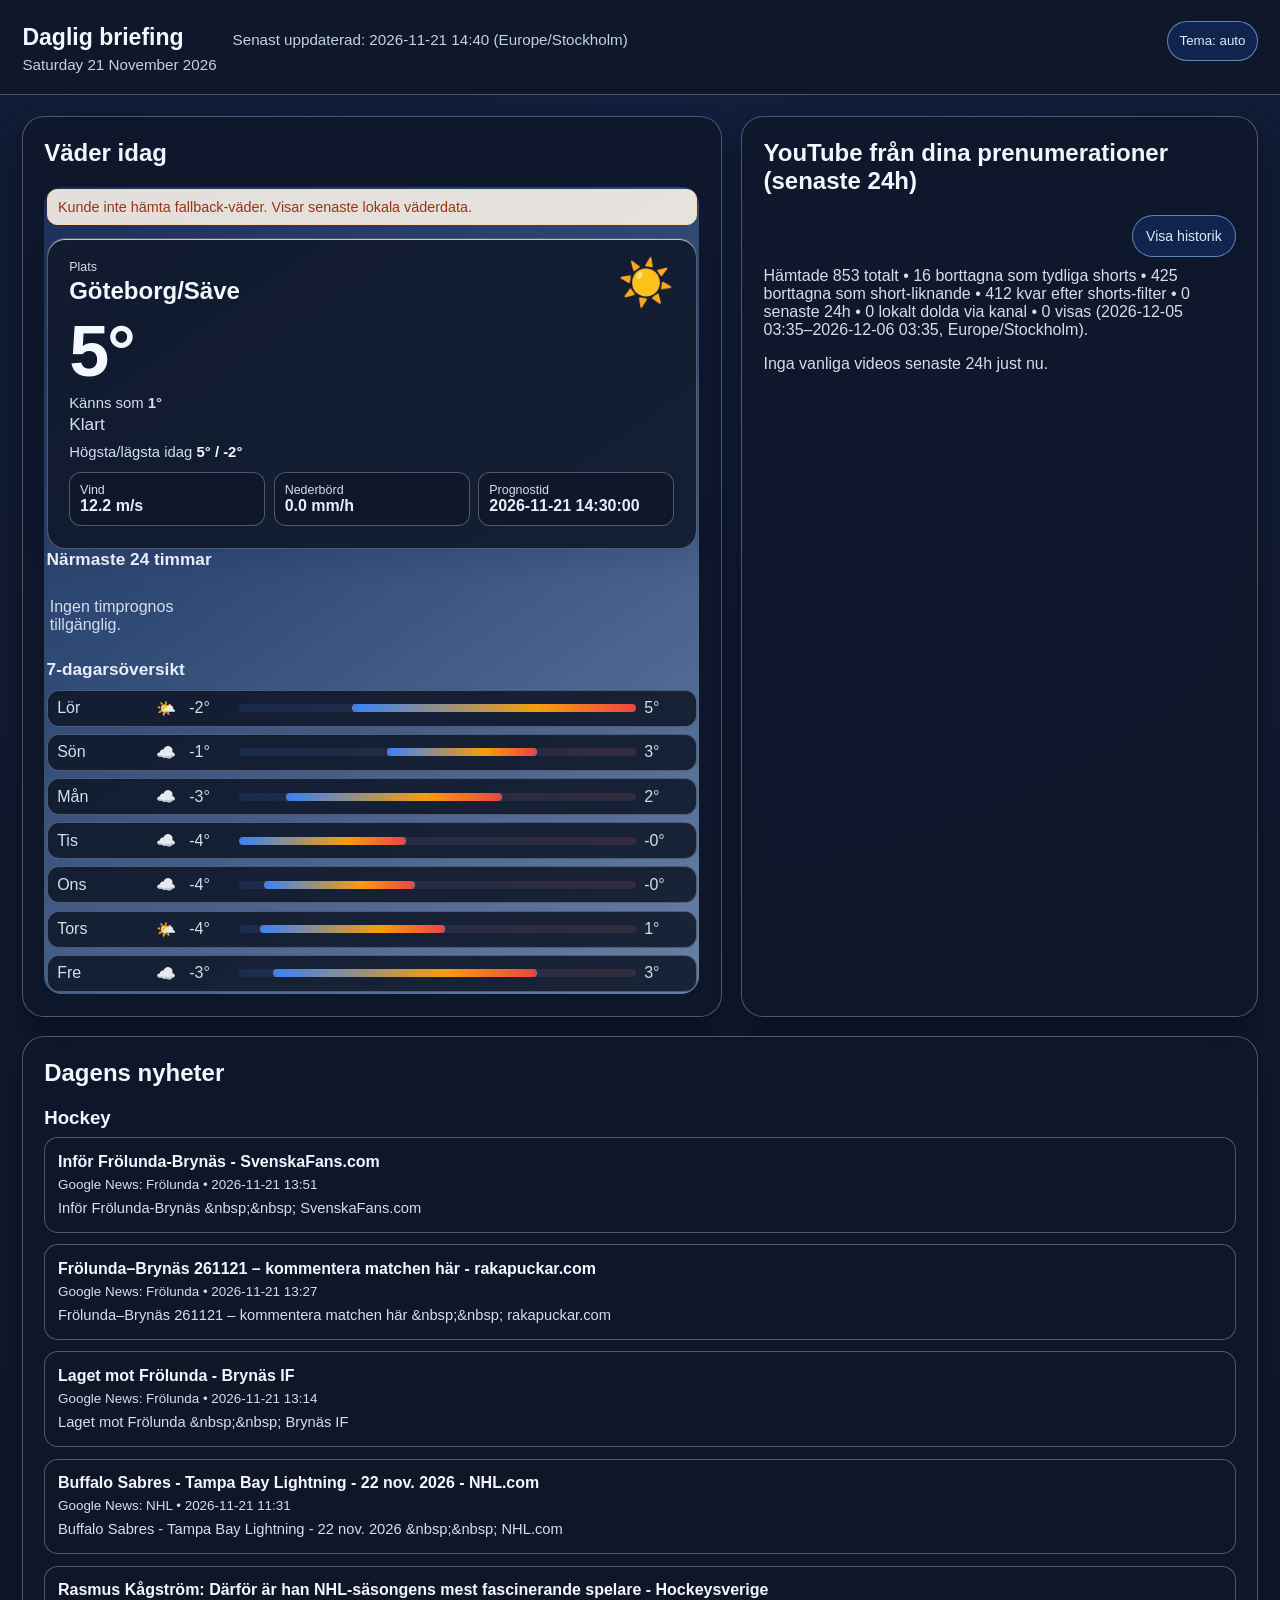
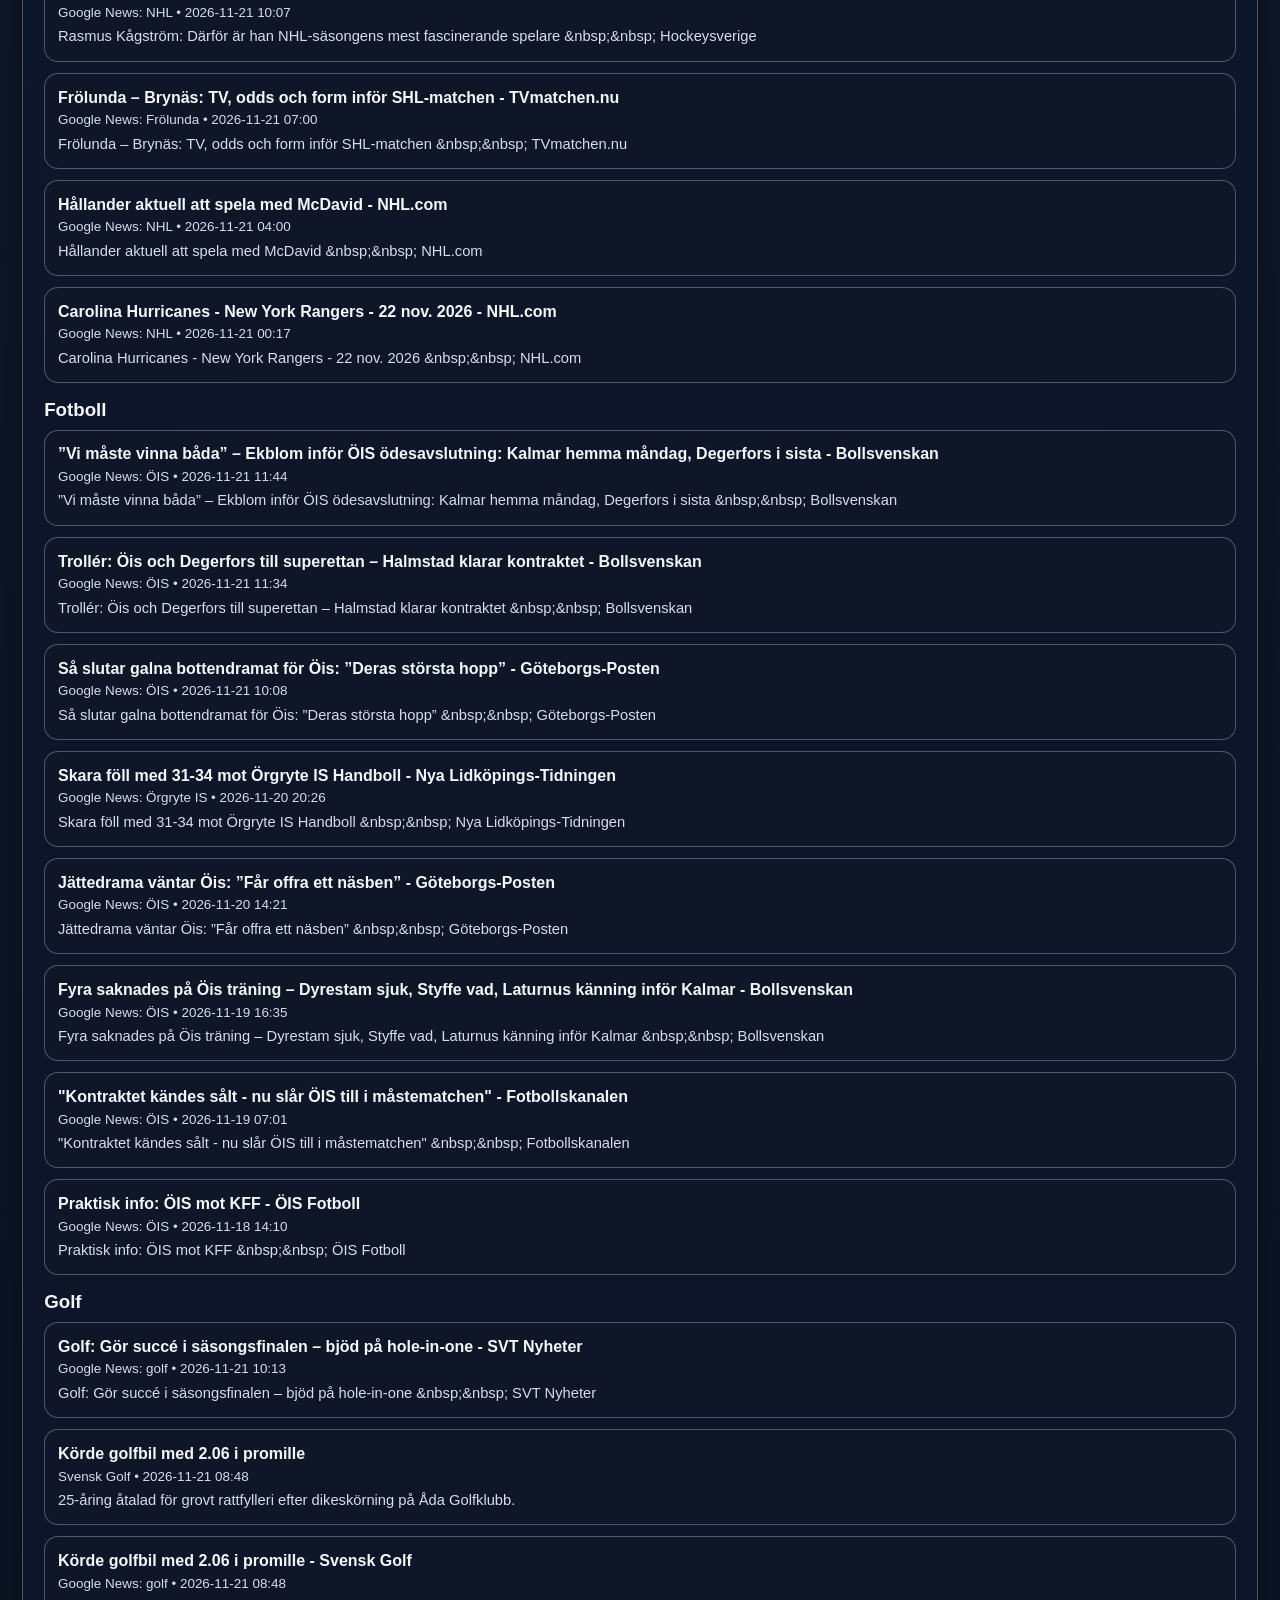
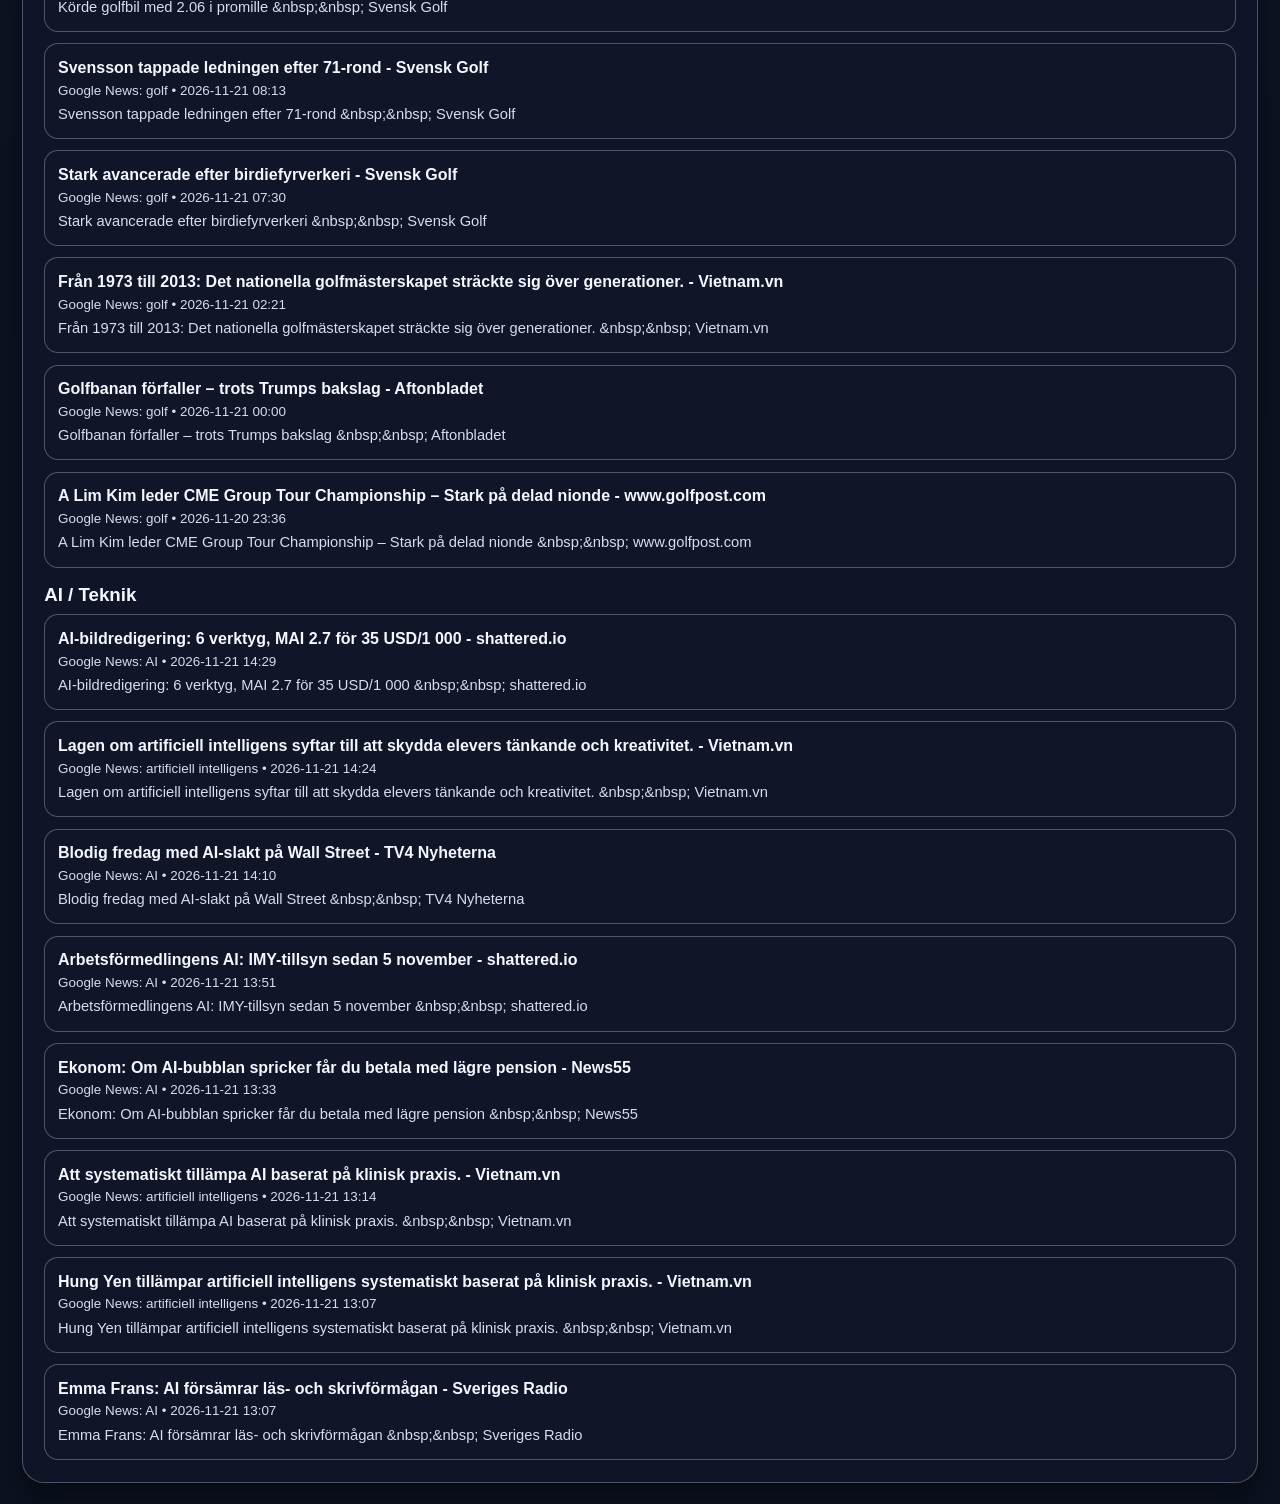
==== docs/index.html @ 3defb3ea "chore: update daily briefing" ====
<!doctype html>
<html lang="sv">
<head>
  <meta charset="utf-8" />
  <meta name="viewport" content="width=device-width, initial-scale=1" />
  <title>Daglig briefing</title>
  <link rel="stylesheet" href="style.css" />
</head>
<body>
  <header class="topbar">
    <div>
      <h1>Daglig briefing</h1>
      <p>Saturday 21 November 2026</p>
    </div>
    <div class="updated">Senast uppdaterad: 2026-11-21 14:40 (Europe/Stockholm)</div>
  </header>

  <main class="container">
    <section class="card weather-card">
      <h2>Väder idag</h2>
      
    <section id="weather-app" class="weather-app" aria-live="polite">
      
      <div class="weather-hero-card">
        <div class="weather-hero-head">
          <div>
            <p class="weather-label">Plats</p>
            <h3 id="weather-location">Göteborg/Säve</h3>
          </div>
          <div class="weather-icon" id="weather-icon" aria-hidden="true">⛅</div>
        </div>
        <div class="weather-temp-wrap">
          <div class="weather-temp" id="weather-temp">4.8°</div>
          <p class="weather-temp-note">Känns som <strong id="weather-feels-like">0.8°</strong></p>
        </div>
        <p class="weather-desc" id="weather-desc">Klart</p>
        <div class="weather-hero-meta">
          <span>Högsta/lägsta idag <strong id="weather-hilo">4.9° / -1.6°</strong></span>
        </div>
        <div class="weather-grid">
          <div class="metric"><span>Vind</span><strong id="weather-wind">12.2 m/s</strong></div>
          <div class="metric"><span>Nederbörd</span><strong id="weather-precip">Ingen nederbörd just nu</strong></div>
          <div class="metric"><span>Prognostid</span><strong id="weather-updated">2026-11-21T13:30</strong></div>
        </div>
      </div>

      <h3 class="subheading">Närmaste 24 timmar</h3>
      <div class="hourly-scroll" id="weather-hourly">
        <p class="muted">Laddar timprognos...</p>
      </div>

      <h3 class="subheading">7-dagarsöversikt</h3>
      <div class="daily-grid" id="weather-daily">
        <p class="muted">Laddar dygnsprognos...</p>
      </div>
    </section>
    <script id="weather-fallback-data" type="application/json">{&quot;location&quot;: &quot;Göteborg/Säve&quot;, &quot;temperature_c&quot;: 4.8, &quot;feels_like_c&quot;: 0.8, &quot;min_c&quot;: -1.6, &quot;max_c&quot;: 4.9, &quot;description&quot;: &quot;Klart&quot;, &quot;wind_ms&quot;: 12.2, &quot;precip_mm_h&quot;: 0.0, &quot;forecast_time_utc&quot;: &quot;2026-11-21T13:30&quot;, &quot;error&quot;: null}</script>
    
    </section>

    <section class="card youtube-card">
      <h2>YouTube från dina prenumerationer (senaste 24h)</h2>
      
    <div class="youtube-header-row">
      <a class="history-link-btn" href="youtube-history.html">Visa historik</a>
    </div>
    <div class="youtube-toolbar">
      <p class="muted youtube-range" id="youtube-range-label">Senaste 24h från när sidan öppnades (Europe/Stockholm).</p>
    </div>
    <div id="youtube-list" class="youtube-list-root">
      <p class='muted'>Laddar videor...</p>
    </div>
    
    </section>

    <section class="card">
      <h2>Dagens nyheter</h2>
      <section class='news-topic'><h3>Hockey</h3><ul class='item-list'><li class='news-item'><a href='https://news.google.com/rss/articles/CBMic0FVX3lxTE53V1VYNmtGRFRaakthaVl2QWtBSlZiSXNpME5zaDhqMng4LXRnSlRJLVlTR1RJOGxMRzdFM1F0R3Rrc01MUkJhWlNqRUc4bXFFQi1LRm9WTzZIZm8zZ0hoQ1JRRXI5enUxR0hsS1hVckViaVk?oc=5' target='_blank' rel='noopener noreferrer'>Inför Frölunda-Brynäs - SvenskaFans.com</a><div class='meta'>Google News: Frölunda • 2026-11-21 13:51</div><p class='summary'>Inför Frölunda-Brynäs &amp;nbsp;&amp;nbsp; SvenskaFans.com</p></li><li class='news-item'><a href='https://news.google.com/rss/articles/CBMieEFVX3lxTE9sYk5EVmRvaHFXMlU0NXhqZzlEcHZNbjN2M3gxSy1Nc1dDVkZuVmlKUFFBTnFZMjFlZkJabHM2dGNMTWxKWUN2Mmp2dU5URGhRcWJTRkpLcHdzc3ljeFlhMkgzSkwzaF9xYjgxZ1lyZHhtbXBpU0xyMw?oc=5' target='_blank' rel='noopener noreferrer'>Frölunda–Brynäs 261121 – kommentera matchen här - rakapuckar.com</a><div class='meta'>Google News: Frölunda • 2026-11-21 13:27</div><p class='summary'>Frölunda–Brynäs 261121 – kommentera matchen här &amp;nbsp;&amp;nbsp; rakapuckar.com</p></li><li class='news-item'><a href='https://news.google.com/rss/articles/CBMiXEFVX3lxTFBTV2lMWlhrY3lFU1I2YmNnX3h0YW5nRWhiYjYtVFA3WmxTYzNXaHBTV2FTN3NBYm13NzB4QWVUbzZYNG1nLUdEbjdQYXVPa1BtUXhiMWRQaS1Cd00t?oc=5' target='_blank' rel='noopener noreferrer'>Laget mot Frölunda - Brynäs IF</a><div class='meta'>Google News: Frölunda • 2026-11-21 13:14</div><p class='summary'>Laget mot Frölunda &amp;nbsp;&amp;nbsp; Brynäs IF</p></li><li class='news-item'><a href='https://news.google.com/rss/articles/CBMidEFVX3lxTE5wSDUxLUJuNU82TTMtQzQ2NVFYMjRfQ0tfMkhubzN2VnBpVjg2R0lWWDRGTFdmOXVyVHJHamFNamNKV1NOUDFPRjBBRUdncmdyNlhKWmFHMWp0dVE3YXBSVS1aektDNUZnM1B6MkVqMERZSGVr?oc=5' target='_blank' rel='noopener noreferrer'>Buffalo Sabres - Tampa Bay Lightning - 22 nov. 2026 - NHL.com</a><div class='meta'>Google News: NHL • 2026-11-21 11:31</div><p class='summary'>Buffalo Sabres - Tampa Bay Lightning - 22 nov. 2026 &amp;nbsp;&amp;nbsp; NHL.com</p></li><li class='news-item'><a href='https://news.google.com/rss/articles/[base64]?oc=5' target='_blank' rel='noopener noreferrer'>Rasmus Kågström: Därför är han NHL-säsongens mest fascinerande spelare - Hockeysverige</a><div class='meta'>Google News: NHL • 2026-11-21 10:07</div><p class='summary'>Rasmus Kågström: Därför är han NHL-säsongens mest fascinerande spelare &amp;nbsp;&amp;nbsp; Hockeysverige</p></li><li class='news-item'><a href='https://news.google.com/rss/articles/CBMifkFVX3lxTE9icFZabGpfNGhaTi1WcHRoSVlXX3hMVGxHcTFvcmRDUWlfdjZGWDhickdUMkRycERIRmpHdDFKLUt4OUJoNlRpYkk3el90VjVFTWdydjRMc3M0U1h0RmJObkN1MS1UUGdBU2gzdy1JRGFIcFUzRXBiYmplUm93Zw?oc=5' target='_blank' rel='noopener noreferrer'>Frölunda – Brynäs: TV, odds och form inför SHL-matchen - TVmatchen.nu</a><div class='meta'>Google News: Frölunda • 2026-11-21 07:00</div><p class='summary'>Frölunda – Brynäs: TV, odds och form inför SHL-matchen &amp;nbsp;&amp;nbsp; TVmatchen.nu</p></li><li class='news-item'><a href='https://news.google.com/rss/articles/CBMihwFBVV95cUxOeXp6LXRfSEV0TDFZMUc4NGpGOUZTWTlaU2NEeXVjOG5FS3drNktnZVhkVTFWMlU0Y20taW5EMHVZbDFXcVpNVGZza0pwaTl0UTdTQVZnNlpNYl8wRmZhUGVPRmI2TUVKWkRRQmIwR29UNGVYY3ROXy1OcmNYUGJLLUtHNS0xUE0?oc=5' target='_blank' rel='noopener noreferrer'>Hållander aktuell att spela med McDavid - NHL.com</a><div class='meta'>Google News: NHL • 2026-11-21 04:00</div><p class='summary'>Hållander aktuell att spela med McDavid &amp;nbsp;&amp;nbsp; NHL.com</p></li><li class='news-item'><a href='https://news.google.com/rss/articles/CBMidEFVX3lxTFBVeklNZkNfNXlaa3czdkJpMVFPQUM4TDZ4NU56MWRuS1EydjFsczJRSnZCS0hOTmUzZGZqZHBEUVFVU0s1QkdzRi1xMnBfMnlidFB5dDZFOWw4Q3EyZVZsbnBkbWYxdEZQNUg3S1hCeXhseGls?oc=5' target='_blank' rel='noopener noreferrer'>Carolina Hurricanes - New York Rangers - 22 nov. 2026 - NHL.com</a><div class='meta'>Google News: NHL • 2026-11-21 00:17</div><p class='summary'>Carolina Hurricanes - New York Rangers - 22 nov. 2026 &amp;nbsp;&amp;nbsp; NHL.com</p></li></ul></section><section class='news-topic'><h3>Fotboll</h3><ul class='item-list'><li class='news-item'><a href='https://news.google.com/rss/articles/[base64]?oc=5' target='_blank' rel='noopener noreferrer'>”Vi måste vinna båda” – Ekblom inför ÖIS ödesavslutning: Kalmar hemma måndag, Degerfors i sista - Bollsvenskan</a><div class='meta'>Google News: ÖIS • 2026-11-21 11:44</div><p class='summary'>”Vi måste vinna båda” – Ekblom inför ÖIS ödesavslutning: Kalmar hemma måndag, Degerfors i sista &amp;nbsp;&amp;nbsp; Bollsvenskan</p></li><li class='news-item'><a href='https://news.google.com/rss/articles/[base64]?oc=5' target='_blank' rel='noopener noreferrer'>Trollér: Öis och Degerfors till superettan – Halmstad klarar kontraktet - Bollsvenskan</a><div class='meta'>Google News: ÖIS • 2026-11-21 11:34</div><p class='summary'>Trollér: Öis och Degerfors till superettan – Halmstad klarar kontraktet &amp;nbsp;&amp;nbsp; Bollsvenskan</p></li><li class='news-item'><a href='https://news.google.com/rss/articles/[base64]?oc=5' target='_blank' rel='noopener noreferrer'>Så slutar galna bottendramat för Öis: ”Deras största hopp” - Göteborgs-Posten</a><div class='meta'>Google News: ÖIS • 2026-11-21 10:08</div><p class='summary'>Så slutar galna bottendramat för Öis: ”Deras största hopp” &amp;nbsp;&amp;nbsp; Göteborgs-Posten</p></li><li class='news-item'><a href='https://news.google.com/rss/articles/CBMiekFVX3lxTE9YT1NmTGIyR0JuOWJoOTdxMUdSU09xQi11ZHFPRWQteC05TW1PVVJSUWl4TnF4SEl6LW1lbFlaVFpoeXFPOEJBUlJLaGNiMEhJWTlrVUs4aG1qVDlpZC1RbjItNXZOcnN6Ujh5RlNhOGstTUlXUVFhUzlR?oc=5' target='_blank' rel='noopener noreferrer'>Skara föll med 31-34 mot Örgryte IS Handboll - Nya Lidköpings-Tidningen</a><div class='meta'>Google News: Örgryte IS • 2026-11-20 20:26</div><p class='summary'>Skara föll med 31-34 mot Örgryte IS Handboll &amp;nbsp;&amp;nbsp; Nya Lidköpings-Tidningen</p></li><li class='news-item'><a href='https://news.google.com/rss/articles/[base64]?oc=5' target='_blank' rel='noopener noreferrer'>Jättedrama väntar Öis: ”Får offra ett näsben” - Göteborgs-Posten</a><div class='meta'>Google News: ÖIS • 2026-11-20 14:21</div><p class='summary'>Jättedrama väntar Öis: ”Får offra ett näsben” &amp;nbsp;&amp;nbsp; Göteborgs-Posten</p></li><li class='news-item'><a href='https://news.google.com/rss/articles/[base64]?oc=5' target='_blank' rel='noopener noreferrer'>Fyra saknades på Öis träning – Dyrestam sjuk, Styffe vad, Laturnus känning inför Kalmar - Bollsvenskan</a><div class='meta'>Google News: ÖIS • 2026-11-19 16:35</div><p class='summary'>Fyra saknades på Öis träning – Dyrestam sjuk, Styffe vad, Laturnus känning inför Kalmar &amp;nbsp;&amp;nbsp; Bollsvenskan</p></li><li class='news-item'><a href='https://news.google.com/rss/articles/[base64]?oc=5' target='_blank' rel='noopener noreferrer'>&quot;Kontraktet kändes sålt - nu slår ÖIS till i måstematchen&quot; - Fotbollskanalen</a><div class='meta'>Google News: ÖIS • 2026-11-19 07:01</div><p class='summary'>&quot;Kontraktet kändes sålt - nu slår ÖIS till i måstematchen&quot; &amp;nbsp;&amp;nbsp; Fotbollskanalen</p></li><li class='news-item'><a href='https://news.google.com/rss/articles/CBMia0FVX3lxTE8tZU40T1JwS1lDWXItS21BTV9kbVRoZnFyNUhzcDVYVlVuejFKSEk3WVNVaGZrbHI1VENPMnVUZkJrNFJlZDRja3lLNF9uaEhUV0o4V3k4c3RmX1VialNhak1EZFEwQWhLaUtz?oc=5' target='_blank' rel='noopener noreferrer'>Praktisk info: ÖIS mot KFF - ÖIS Fotboll</a><div class='meta'>Google News: ÖIS • 2026-11-18 14:10</div><p class='summary'>Praktisk info: ÖIS mot KFF &amp;nbsp;&amp;nbsp; ÖIS Fotboll</p></li></ul></section><section class='news-topic'><h3>Golf</h3><ul class='item-list'><li class='news-item'><a href='https://news.google.com/rss/articles/CBMiggFBVV95cUxQRkxZR0VnZ1lYSkxfZkNzdmRqMmk1ZTNyTVhiUHJaTUNISGdhRDBGNmdLVzQ1UnBqQnpYc0JoUWFPcDhYS2lLV1Ryd2hhQkVtZUY3R3NEeHNZcXN2X19VR0hhY0JCNGRDR2plQ2wtTk9VZzBkeUE0Y21ORlBQVjRuMExB?oc=5' target='_blank' rel='noopener noreferrer'>Golf: Gör succé i säsongsfinalen – bjöd på hole-in-one - SVT Nyheter</a><div class='meta'>Google News: golf • 2026-11-21 10:13</div><p class='summary'>Golf: Gör succé i säsongsfinalen – bjöd på hole-in-one &amp;nbsp;&amp;nbsp; SVT Nyheter</p></li><li class='news-item'><a href='https://www.svenskgolf.se/nyheter/korde-golfbil-med-2-06-i-promille/' target='_blank' rel='noopener noreferrer'>Körde golfbil med 2.06 i promille</a><div class='meta'>Svensk Golf • 2026-11-21 08:48</div><p class='summary'>25-åring åtalad för grovt rattfylleri efter dikeskörning på Åda Golfklubb.</p></li><li class='news-item'><a href='https://news.google.com/rss/articles/CBMid0FVX3lxTE5RUnd5c0NsUTUxMm5WUll3eEF0dEUwSEhkVlV5OUFWS004bHdJWGNOVWEwSF9ydlMyVi0zQXJHRVZ2eFg3YUpWRzFhZlFiZzh4clFzOVhublNWVXRoZF9CQkZkSWhvTGE5bHNIYjVwdzNfMVREc2VV?oc=5' target='_blank' rel='noopener noreferrer'>Körde golfbil med 2.06 i promille - Svensk Golf</a><div class='meta'>Google News: golf • 2026-11-21 08:48</div><p class='summary'>Körde golfbil med 2.06 i promille &amp;nbsp;&amp;nbsp; Svensk Golf</p></li><li class='news-item'><a href='https://news.google.com/rss/articles/CBMiggFBVV95cUxQME5XVlAxVzdPM2Vva29ZNzZ6cUtlcF9ZejlOTUhmWVJRMUh6aUpieDE1dDhRakI3YUtFbDA5aEI5bUxPRG04OFloUGtGRjZpdDR0VW5UZXBmczVKSVlIeXp0RWZyMGlnQ1d0V3Z5dWNPTVNqcnBXclNENDBOZkRfVEl3?oc=5' target='_blank' rel='noopener noreferrer'>Svensson tappade ledningen efter 71-rond - Svensk Golf</a><div class='meta'>Google News: golf • 2026-11-21 08:13</div><p class='summary'>Svensson tappade ledningen efter 71-rond &amp;nbsp;&amp;nbsp; Svensk Golf</p></li><li class='news-item'><a href='https://news.google.com/rss/articles/CBMigAFBVV95cUxOZGdselRLRjV4ODN2TUk3Uzd3LTQwVk9uM2x5OTcyX05XTTRCZTVqZlN1UGlsaW14U0RXUTdBOHNhc1YwUFd3Mi13b3NRcmpkeTRRN3Z4T2FBY3h3LVBqTXh5RUV1Mkh0by0yV1VYR0JjbEp4R3ZyaW40Z2IwRmNFYw?oc=5' target='_blank' rel='noopener noreferrer'>Stark avancerade efter birdiefyrverkeri - Svensk Golf</a><div class='meta'>Google News: golf • 2026-11-21 07:30</div><p class='summary'>Stark avancerade efter birdiefyrverkeri &amp;nbsp;&amp;nbsp; Svensk Golf</p></li><li class='news-item'><a href='https://news.google.com/rss/articles/[base64]?oc=5' target='_blank' rel='noopener noreferrer'>Från 1973 till 2013: Det nationella golfmästerskapet sträckte sig över generationer. - Vietnam.vn</a><div class='meta'>Google News: golf • 2026-11-21 02:21</div><p class='summary'>Från 1973 till 2013: Det nationella golfmästerskapet sträckte sig över generationer. &amp;nbsp;&amp;nbsp; Vietnam.vn</p></li><li class='news-item'><a href='https://news.google.com/rss/articles/[base64]?oc=5' target='_blank' rel='noopener noreferrer'>Golfbanan förfaller – trots Trumps bakslag - Aftonbladet</a><div class='meta'>Google News: golf • 2026-11-21 00:00</div><p class='summary'>Golfbanan förfaller – trots Trumps bakslag &amp;nbsp;&amp;nbsp; Aftonbladet</p></li><li class='news-item'><a href='https://news.google.com/rss/articles/[base64]?oc=5' target='_blank' rel='noopener noreferrer'>A Lim Kim leder CME Group Tour Championship – Stark på delad nionde - www.golfpost.com</a><div class='meta'>Google News: golf • 2026-11-20 23:36</div><p class='summary'>A Lim Kim leder CME Group Tour Championship – Stark på delad nionde &amp;nbsp;&amp;nbsp; www.golfpost.com</p></li></ul></section><section class='news-topic'><h3>AI / Teknik</h3><ul class='item-list'><li class='news-item'><a href='https://news.google.com/rss/articles/[base64]?oc=5' target='_blank' rel='noopener noreferrer'>AI-bildredigering: 6 verktyg, MAI 2.7 för 35 USD/1 000 - shattered.io</a><div class='meta'>Google News: AI • 2026-11-21 14:29</div><p class='summary'>AI-bildredigering: 6 verktyg, MAI 2.7 för 35 USD/1 000 &amp;nbsp;&amp;nbsp; shattered.io</p></li><li class='news-item'><a href='https://news.google.com/rss/articles/[base64]?oc=5' target='_blank' rel='noopener noreferrer'>Lagen om artificiell intelligens syftar till att skydda elevers tänkande och kreativitet. - Vietnam.vn</a><div class='meta'>Google News: artificiell intelligens • 2026-11-21 14:24</div><p class='summary'>Lagen om artificiell intelligens syftar till att skydda elevers tänkande och kreativitet. &amp;nbsp;&amp;nbsp; Vietnam.vn</p></li><li class='news-item'><a href='https://news.google.com/rss/articles/[base64]?oc=5' target='_blank' rel='noopener noreferrer'>Blodig fredag med AI-slakt på Wall Street - TV4 Nyheterna</a><div class='meta'>Google News: AI • 2026-11-21 14:10</div><p class='summary'>Blodig fredag med AI-slakt på Wall Street &amp;nbsp;&amp;nbsp; TV4 Nyheterna</p></li><li class='news-item'><a href='https://news.google.com/rss/articles/CBMif0FVX3lxTE5SWXBDa2VqSVdmZjJ5M0dUWWNQT2QxSU9kS3Y3Zjl6UF9XWVdYNWpKOFBxMVMyVGU5M1hKTHJvMXJIbDdOSVBLWkJoaXE1NmdYS01KbUFvLWVFcTI0ajUtdVhDOFhDY2ZDVjlBdkFhblg5bWhYTnpMUUJ5T2wzbnM?oc=5' target='_blank' rel='noopener noreferrer'>Arbetsförmedlingens AI: IMY-tillsyn sedan 5 november - shattered.io</a><div class='meta'>Google News: AI • 2026-11-21 13:51</div><p class='summary'>Arbetsförmedlingens AI: IMY-tillsyn sedan 5 november &amp;nbsp;&amp;nbsp; shattered.io</p></li><li class='news-item'><a href='https://news.google.com/rss/articles/[base64]?oc=5' target='_blank' rel='noopener noreferrer'>Ekonom: Om AI-bubblan spricker får du betala med lägre pension - News55</a><div class='meta'>Google News: AI • 2026-11-21 13:33</div><p class='summary'>Ekonom: Om AI-bubblan spricker får du betala med lägre pension &amp;nbsp;&amp;nbsp; News55</p></li><li class='news-item'><a href='https://news.google.com/rss/articles/CBMidkFVX3lxTE04bW5hQkxUcWRFQ3VWamNKUHcyaVNNQUJ1SjlrZE0tTWxJOGlCUkdYOUs4Q3JVdjYxdEJrLVdOWXB2Vzg2VnoyQmZNQ2x1UExCdXNkdk5jbEhZdzBtX0pRbDh2OWVKblBTUzRqNmFvT2dqazFKOXc?oc=5' target='_blank' rel='noopener noreferrer'>Att systematiskt tillämpa AI baserat på klinisk praxis. - Vietnam.vn</a><div class='meta'>Google News: artificiell intelligens • 2026-11-21 13:14</div><p class='summary'>Att systematiskt tillämpa AI baserat på klinisk praxis. &amp;nbsp;&amp;nbsp; Vietnam.vn</p></li><li class='news-item'><a href='https://news.google.com/rss/articles/[base64]?oc=5' target='_blank' rel='noopener noreferrer'>Hung Yen tillämpar artificiell intelligens systematiskt baserat på klinisk praxis. - Vietnam.vn</a><div class='meta'>Google News: artificiell intelligens • 2026-11-21 13:07</div><p class='summary'>Hung Yen tillämpar artificiell intelligens systematiskt baserat på klinisk praxis. &amp;nbsp;&amp;nbsp; Vietnam.vn</p></li><li class='news-item'><a href='https://news.google.com/rss/articles/CBMiigFBVV95cUxQSkxwRUxYSnpXSFJTN3dDc0VwcnlIUjRfbXc1NmRqZVp5bkRfV0NiczBZWGhSOGJQVFpPcGliZGpnR3MzMXUyQlhPbWlzd2dlcTdJdnpvZ29Sc1RUWEg4NVRiTXNuRVVtQzRyQ0ctUUxWZ21XX25Va0pwNnVxeXpVRm83SjV6TzBpSFE?oc=5' target='_blank' rel='noopener noreferrer'>Emma Frans: AI försämrar läs- och skrivförmågan - Sveriges Radio</a><div class='meta'>Google News: AI • 2026-11-21 13:07</div><p class='summary'>Emma Frans: AI försämrar läs- och skrivförmågan &amp;nbsp;&amp;nbsp; Sveriges Radio</p></li></ul></section>
    </section>
  </main>
  <script src="weather.js" defer></script>
  <script src="youtube-common.js" defer></script>
  <script src="app.js" defer></script>
</body>
</html>
---- docs/style.css ----
:root {
  --bg: #edf2fb;
  --card: rgba(255, 255, 255, 0.76);
  --card-bg: var(--card);
  --text: #172033;
  --text-primary: var(--text);
  --text-secondary: #334155;
  --muted: #5f6c84;
  --accent: #2563eb;
  --border: rgba(255, 255, 255, 0.65);
  --bg-gradient: radial-gradient(circle at top, #dce8ff 0%, #edf2fb 32%, var(--bg) 76%);
  --shadow: 0 18px 30px rgba(15, 23, 42, 0.08);
}

* { box-sizing: border-box; }

body {
  margin: 0;
  font-family: -apple-system, BlinkMacSystemFont, "Segoe UI", Roboto, Helvetica, Arial, sans-serif;
  background: var(--bg-gradient);
  color: var(--text-primary);
  transition: background 280ms ease, color 280ms ease;
}

.topbar {
  padding: clamp(0.9rem, 3vw, 1.3rem) clamp(0.9rem, 3vw, 1.4rem);
  background: rgba(255, 255, 255, 0.76);
  border-bottom: 1px solid rgba(255, 255, 255, 0.84);
  backdrop-filter: blur(12px);
  position: sticky;
  top: 0;
  z-index: 20;
  transition: background 280ms ease, border-color 280ms ease;
}

.topbar h1 { margin: 0; font-size: clamp(1.2rem, 1.8vw, 1.6rem); }
.topbar p, .updated { margin: 0.3rem 0 0; color: var(--muted); font-size: clamp(0.84rem, 1.5vw, 0.95rem); }
.topbar h1, .topbar p, .updated { overflow-wrap: anywhere; }

.container {
  width: min(1560px, 100%);
  margin: 0 auto;
  padding: clamp(0.72rem, 2.8vw, 1.35rem);
  display: grid;
  gap: clamp(0.8rem, 1.4vw, 1.25rem);
  grid-template-columns: 1fr;
}

.card {
  background: var(--card);
  border: 1px solid var(--border);
  border-radius: clamp(16px, 2vw, 22px);
  padding: clamp(0.85rem, 2vw, 1.35rem);
  box-shadow: var(--shadow);
  backdrop-filter: blur(12px);
  min-width: 0;
}
.youtube-list-root .item-list li { padding: 0.2rem; border: none; background: transparent; }
.youtube-range { margin: 0 0 0.65rem; }
.youtube-header-row { margin: 0 0 0.6rem; display: flex; justify-content: flex-end; }
.theme-toggle {
  margin-top: 0.55rem;
  border: 1px solid #93c5fd;
  border-radius: 999px;
  background: #eff6ff;
  padding: 0.42rem 0.7rem;
  min-height: 40px;
}

.card h2, .card h3 { margin-top: 0; }
.subheading { margin: 1rem 0 0.6rem; font-size: clamp(0.98rem, 1.6vw, 1.08rem); }
.weather-app {
  position: relative;
  border-radius: 18px;
  padding: 0.15rem;
  isolation: isolate;
}
.weather-app::before {
  content: "";
  position: absolute;
  inset: 0;
  border-radius: inherit;
  z-index: -1;
  opacity: 0.95;
  transition: background 0.45s ease;
  background: linear-gradient(140deg, rgba(95, 165, 255, 0.4), rgba(255, 255, 255, 0.45));
}
.weather-mood-clear::before { background: linear-gradient(145deg, #8bc5ff 0%, #d4ebff 55%, #f8fbff 100%); }
.weather-mood-partly-cloudy::before { background: linear-gradient(145deg, #9bb7df 0%, #dce8f4 60%, #f7faff 100%); }
.weather-mood-cloudy::before { background: linear-gradient(145deg, #95a6bc 0%, #c6d2df 58%, #f5f8fc 100%); }
.weather-mood-rain::before { background: linear-gradient(145deg, #5e78a0 0%, #89a4c8 42%, #dde9f7 100%); }
.weather-mood-fog::before { background: linear-gradient(145deg, #9ba8b5 0%, #d1d9e3 62%, #f8fbff 100%); }
.weather-mood-snow::before { background: linear-gradient(145deg, #a9d1f4 0%, #dff0ff 55%, #ffffff 100%); }
.weather-mood-night::before { background: linear-gradient(145deg, #1f305a 0%, #324d7b 40%, #6d86ac 100%); }
.weather-mood-night,
.weather-mood-night .weather-label,
.weather-mood-night .weather-temp-note,
.weather-mood-night .weather-desc,
.weather-mood-night .weather-hero-meta,
.weather-mood-night .metric span,
.weather-mood-night .hour-time,
.weather-mood-night .hour-card small,
.weather-mood-night .day-row p,
.weather-mood-night .day-min,
.weather-mood-night .day-max { color: #e8eef9; }
.weather-mood-night .metric,
.weather-mood-night .hour-card,
.weather-mood-night .day-row { background: rgba(19, 28, 50, 0.46); border-color: rgba(197, 214, 248, 0.32); }

.weather-hero-card {
  border: 1px solid rgba(255, 255, 255, 0.88);
  border-radius: 18px;
  padding: clamp(0.88rem, 2.2vw, 1.35rem);
  background: rgba(255, 255, 255, 0.5);
  box-shadow: inset 0 1px 0 rgba(255, 255, 255, 0.75), 0 10px 24px rgba(15, 23, 42, 0.12);
}
.weather-hero-head { display: flex; align-items: flex-start; justify-content: space-between; gap: 0.5rem; }
.weather-label { margin: 0; color: var(--muted); font-size: 0.78rem; }
#weather-location { margin: 0.15rem 0 0; font-size: clamp(1.1rem, 2.5vw, 1.5rem); }
.weather-icon { font-size: clamp(2rem, 5vw, 2.8rem); line-height: 1; }
.weather-temp-wrap { display: grid; gap: 0.2rem; }
.weather-temp { font-size: clamp(2.7rem, 9vw, 4.5rem); font-weight: 700; margin-top: 0.3rem; letter-spacing: -0.03em; }
.weather-temp-note { margin: 0; color: var(--text-secondary); font-size: 0.93rem; }
.weather-desc { margin: 0.2rem 0 0.55rem; color: var(--text-secondary); font-size: clamp(0.98rem, 2vw, 1.08rem); }
.weather-hero-meta { display: flex; flex-wrap: wrap; gap: 0.65rem 1rem; color: var(--text-secondary); font-size: 0.93rem; }
.weather-hero-meta strong { color: var(--text-primary); }

.weather-grid {
  margin-top: 0.75rem;
  display: grid;
  grid-template-columns: repeat(3, minmax(0, 1fr));
  gap: 0.55rem;
}
.metric {
  border: 1px solid rgba(255, 255, 255, 0.8);
  border-radius: 12px;
  padding: 0.62rem;
  background: rgba(255, 255, 255, 0.63);
  min-width: 0;
}
.metric span { display: block; color: var(--muted); font-size: 0.78rem; }

.hourly-scroll {
  display: grid;
  grid-auto-flow: column;
  grid-auto-columns: clamp(105px, 24vw, 136px);
  gap: 0.58rem;
  overflow-x: auto;
  scroll-snap-type: x mandatory;
  scroll-behavior: smooth;
  -webkit-overflow-scrolling: touch;
  padding: 0.2rem 0.2rem 0.55rem;
  scrollbar-width: thin;
}
.hour-card {
  border: 1px solid rgba(255, 255, 255, 0.9);
  border-radius: 14px;
  text-align: center;
  padding: 0.74rem 0.46rem;
  background: rgba(255, 255, 255, 0.76);
  scroll-snap-align: start;
  min-height: 130px;
  display: grid;
  align-content: start;
  gap: 0.25rem;
}
.hour-time { margin: 0; color: var(--muted); font-size: 0.8rem; }
.hour-icon { font-size: 1.28rem; margin: 0.1rem 0; }
.hour-card strong { display: block; font-size: 1rem; }
.hour-card small { color: var(--muted); font-size: 0.73rem; line-height: 1.3; }

.daily-grid { display: grid; gap: 0.45rem; }
.day-row {
  display: grid;
  grid-template-columns: minmax(62px, 86px) 30px 42px 1fr 42px;
  gap: 0.5rem;
  align-items: center;
  border: 1px solid rgba(255, 255, 255, 0.9);
  border-radius: 12px;
  padding: 0.5rem 0.6rem;
  background: rgba(255, 255, 255, 0.69);
}
.day-row p { margin: 0; color: var(--muted); text-transform: capitalize; }
.day-icon { text-align: center; }
.day-min, .day-max { font-variant-numeric: tabular-nums; color: var(--text-secondary); }
.temp-track {
  height: 8px;
  border-radius: 999px;
  background: linear-gradient(90deg, rgba(59, 130, 246, 0.12), rgba(248, 113, 113, 0.12));
  position: relative;
  overflow: hidden;
}
.temp-fill {
  position: absolute;
  top: 0;
  height: 100%;
  border-radius: 999px;
  background: linear-gradient(90deg, #3b82f6, #f59e0b 65%, #ef4444);
  box-shadow: 0 0 0 1px rgba(255, 255, 255, 0.45);
}

.weather-fallback {
  margin: 0 0 0.8rem;
  background: rgba(255, 247, 237, 0.88);
  color: #9a3412;
  border: 1px solid #fed7aa;
  border-radius: 10px;
  padding: 0.55rem 0.65rem;
  font-size: 0.9rem;
}

.item-list { list-style: none; margin: 0; padding: 0; display: grid; gap: 0.7rem; }
.item-list li { border: 1px solid rgba(255, 255, 255, 0.85); border-radius: 14px; padding: 0.8rem; background: rgba(255,255,255,0.72); min-width: 0; }
.item-list a { color: var(--text); text-decoration: none; font-weight: 600; }
.item-list a:hover { color: var(--accent); }
.item-list a { display: inline-block; line-height: 1.35; }
.meta { color: var(--muted); font-size: 0.84rem; margin-top: 0.25rem; }
.summary {
  margin: 0.5rem 0 0;
  line-height: 1.45;
  font-size: 0.92rem;
  display: -webkit-box;
  -webkit-line-clamp: 4;
  -webkit-box-orient: vertical;
  overflow: hidden;
}
.muted { color: var(--muted); }

.video-item {
  display: grid;
  grid-template-columns: 1fr;
  gap: 0.8rem;
  padding: 0.2rem;
}
.video-content { display: grid; gap: 0.42rem; align-content: start; min-width: 0; }
.video-title {
  margin: 0;
  line-height: 1.3;
  display: -webkit-box;
  -webkit-line-clamp: 2;
  -webkit-box-orient: vertical;
  overflow: hidden;
}
.video-thumb {
  width: 100%;
  aspect-ratio: 16 / 9;
  object-fit: cover;
  border-radius: 12px;
  border: 1px solid rgba(255, 255, 255, 0.85);
  display: block;
}
.thumb-link { display: block; min-height: 44px; }
.news-topic { margin-top: 1rem; }
.news-topic h3 { margin: 0 0 0.55rem; }
.news-item .summary { -webkit-line-clamp: 3; margin-top: 0.4rem; }

.video-links { display: flex; gap: 0.55rem; margin-top: 0.2rem; flex-wrap: wrap; }
.video-links > .yt-open,
.video-links > .yt-copy,
.video-links > .yt-hide {
  white-space: nowrap;
}
.yt-open,
.yt-copy,
.yt-hide,
.yt-reset,
.yt-reset-all {
  font-size: 0.88rem;
  border: 1px solid #93c5fd;
  border-radius: 999px;
  padding: 0.5rem 0.82rem;
  background: #eff6ff;
  min-height: 42px;
  display: inline-flex;
  align-items: center;
  justify-content: center;
  color: var(--text);
}
.yt-open {
  text-decoration: none;
}
.yt-open:hover,
.yt-open:focus-visible,
.yt-copy:hover,
.yt-copy:focus-visible,
.yt-hide:hover,
.yt-hide:focus-visible,
.yt-reset:hover,
.yt-reset:focus-visible,
.yt-reset-all:hover,
.yt-reset-all:focus-visible {
  background: #dbeafe;
  border-color: #60a5fa;
  outline: none;
}

.youtube-hidden-panel {
  border: 1px solid rgba(148, 163, 184, 0.35);
  border-radius: 12px;
  padding: 0.7rem;
  margin: 0 0 0.75rem;
  background: rgba(255, 255, 255, 0.55);
}
.youtube-hidden-title { margin: 0; font-size: 0.96rem; }
.youtube-hidden-help { margin: 0.35rem 0 0.55rem; font-size: 0.84rem; }
.youtube-hidden-list {
  list-style: none;
  margin: 0;
  padding: 0;
  display: grid;
  gap: 0.45rem;
}
.youtube-hidden-item {
  display: flex;
  flex-wrap: wrap;
  justify-content: space-between;
  align-items: center;
  gap: 0.5rem;
}
.yt-reset-all { margin-top: 0.55rem; }

.history-link-btn {
  font-size: 0.88rem;
  border: 1px solid #93c5fd;
  border-radius: 999px;
  padding: 0.5rem 0.82rem;
  text-decoration: none;
  background: #eff6ff;
  color: var(--text);
  min-height: 42px;
  display: inline-flex;
  align-items: center;
}
.history-link-btn:hover,
.history-link-btn:focus-visible {
  background: #dbeafe;
  border-color: #60a5fa;
  outline: none;
}

.history-container { grid-template-columns: 1fr; }
.history-date-nav { display: flex; flex-wrap: wrap; gap: 0.45rem; }
.history-date-anchor {
  text-decoration: none;
  color: var(--text);
  border: 1px solid rgba(148, 163, 184, 0.5);
  border-radius: 999px;
  padding: 0.35rem 0.65rem;
  background: rgba(255, 255, 255, 0.65);
  font-size: 0.88rem;
}
.history-day-section {
  border-top: 1px solid rgba(148, 163, 184, 0.35);
  margin-top: 1rem;
  padding-top: 1rem;
}
.history-day-section:first-child { border-top: 0; margin-top: 0; padding-top: 0; }
.history-day-heading { margin: 0 0 0.6rem; font-size: 1.05rem; }

@media (max-width: 480px) {
  .topbar { padding: 0.82rem 0.82rem 0.9rem; }
  .container { padding-inline: 0.62rem; gap: 0.72rem; }
  .card { padding: 0.78rem; border-radius: 14px; }
  .subheading { margin: 0.86rem 0 0.48rem; }
  .weather-hero-head { gap: 0.3rem; }
  #weather-location { font-size: 1.05rem; line-height: 1.25; }
  .weather-temp { font-size: clamp(2.1rem, 12vw, 2.9rem); }
  .weather-grid { grid-template-columns: 1fr; }
  .metric { padding: 0.58rem; }
  .hourly-scroll { grid-auto-columns: minmax(96px, 32vw); padding-bottom: 0.4rem; }
  .hour-card { min-height: 120px; padding: 0.62rem 0.42rem; }
  .day-row { grid-template-columns: 58px 26px 34px 1fr 34px; gap: 0.35rem; padding: 0.45rem; }
  .video-item { gap: 0.62rem; }
  .video-content { gap: 0.34rem; }
  .video-title { -webkit-line-clamp: 3; }
  .video-links {
    display: grid;
    grid-template-columns: repeat(3, minmax(0, 1fr));
    gap: 0.42rem;
    margin-top: 0.16rem;
  }
  .video-links > .yt-open,
  .video-links > .yt-copy,
  .video-links > .yt-hide {
    width: 100%;
    justify-content: center;
    min-height: 40px;
    font-size: 0.79rem;
    padding: 0.42rem 0.36rem;
    white-space: nowrap;
  }
  .yt-reset, .yt-reset-all { width: 100%; justify-content: center; min-height: 44px; }
  .history-link-btn { width: 100%; justify-content: center; min-height: 44px; }
  .youtube-header-row { justify-content: stretch; }
  .item-list li { padding: 0.68rem; }
  .summary { -webkit-line-clamp: 3; }
}

@media (min-width: 768px) {
  .topbar {
    display: flex;
    justify-content: space-between;
    align-items: baseline;
    gap: 1rem;
  }
  .theme-toggle { margin-top: 0; margin-left: auto; }

  .container {
    grid-template-columns: repeat(2, minmax(0, 1fr));
    align-items: start;
  }

  .weather-card,
  .youtube-card {
    grid-column: span 1;
    min-height: 100%;
  }

  .container > .card:last-child {
    grid-column: 1 / -1;
  }

  .weather-grid { grid-template-columns: repeat(3, minmax(130px, 1fr)); }
  .hourly-scroll { grid-auto-columns: clamp(116px, 16vw, 140px); }
  .video-item { grid-template-columns: minmax(240px, 312px) 1fr; align-items: stretch; }
  .history-container { grid-template-columns: minmax(220px, 320px) minmax(0, 1fr); }
  .history-days-card { min-height: 100%; }
}

:root[data-theme='dark'] {
  --bg: #0b1220;
  --card: rgba(15, 23, 42, 0.82);
  --card-bg: rgba(15, 23, 42, 0.88);
  --text: #f3f7ff;
  --text-primary: #f3f7ff;
  --text-secondary: #d4deef;
  --muted: #c3d1e6;
  --accent: #93c5fd;
  --border: rgba(148, 163, 184, 0.46);
  --bg-gradient: radial-gradient(circle at top, #111f3e 0%, #0f172a 30%, #0b1220 78%);
  --shadow: 0 16px 26px rgba(0, 0, 0, 0.38);
}

:root[data-theme='dark'] .topbar,
:root[data-theme='dark'] .item-list li,
:root[data-theme='dark'] .hour-card,
:root[data-theme='dark'] .day-row,
:root[data-theme='dark'] .metric,
:root[data-theme='dark'] .weather-hero-card {
  background: var(--card-bg);
  border-color: var(--border);
}

:root[data-theme='dark'] .summary,
:root[data-theme='dark'] .meta,
:root[data-theme='dark'] .muted,
:root[data-theme='dark'] .weather-label,
:root[data-theme='dark'] .metric span,
:root[data-theme='dark'] .hour-time,
:root[data-theme='dark'] .hour-card small,
:root[data-theme='dark'] .day-row p,
:root[data-theme='dark'] .day-min,
:root[data-theme='dark'] .day-max,
:root[data-theme='dark'] .weather-temp-note,
:root[data-theme='dark'] .weather-desc,
:root[data-theme='dark'] .weather-hero-meta {
  color: var(--text-secondary);
}

:root[data-theme='dark'] .item-list a,
:root[data-theme='dark'] .video-title,
:root[data-theme='dark'] .hour-card strong,
:root[data-theme='dark'] .weather-hero-meta strong,
:root[data-theme='dark'] .weather-temp,
:root[data-theme='dark'] #weather-location {
  color: var(--text-primary);
}

:root[data-theme='dark'] .yt-open,
:root[data-theme='dark'] .yt-copy,
:root[data-theme='dark'] .yt-hide,
:root[data-theme='dark'] .yt-reset,
:root[data-theme='dark'] .yt-reset-all,
:root[data-theme='dark'] .theme-toggle,
:root[data-theme='dark'] .history-link-btn {
  background: rgba(37, 99, 235, 0.18);
  border-color: rgba(147, 197, 253, 0.6);
  color: #dbeafe;
}

:root[data-theme='dark'] .youtube-hidden-panel {
  background: rgba(15, 23, 42, 0.6);
  border-color: var(--border);
}

@media (min-width: 1100px) {
  .container {
    grid-template-columns: minmax(0, 1.15fr) minmax(0, 0.85fr);
    gap: clamp(0.95rem, 1.5vw, 1.4rem);
  }

  .youtube-card .item-list { grid-template-columns: 1fr; }
}

@media (min-width: 1340px) {
  .container {
    grid-template-columns: minmax(0, 1.1fr) minmax(0, 0.9fr);
  }

  .youtube-card .item-list { grid-template-columns: repeat(2, minmax(0, 1fr)); }
  .youtube-card .video-item { grid-template-columns: 1fr; }
}
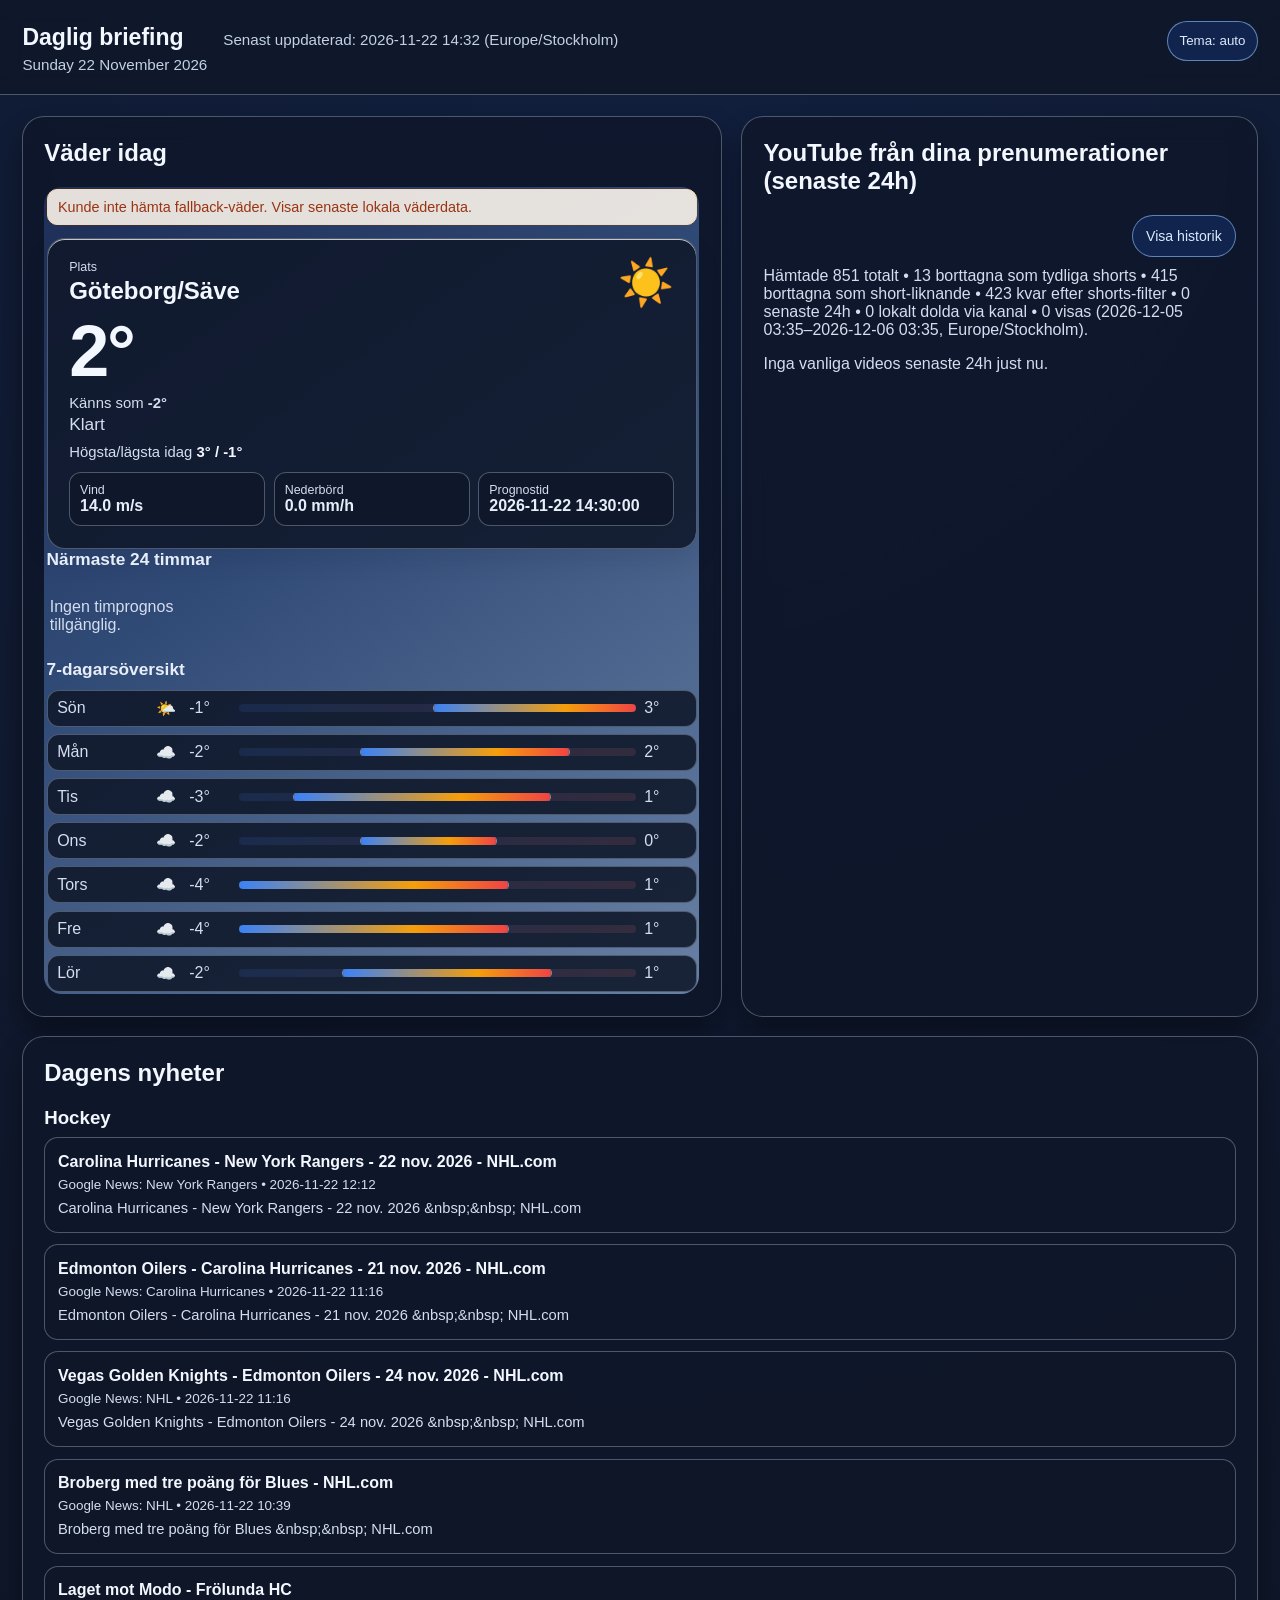
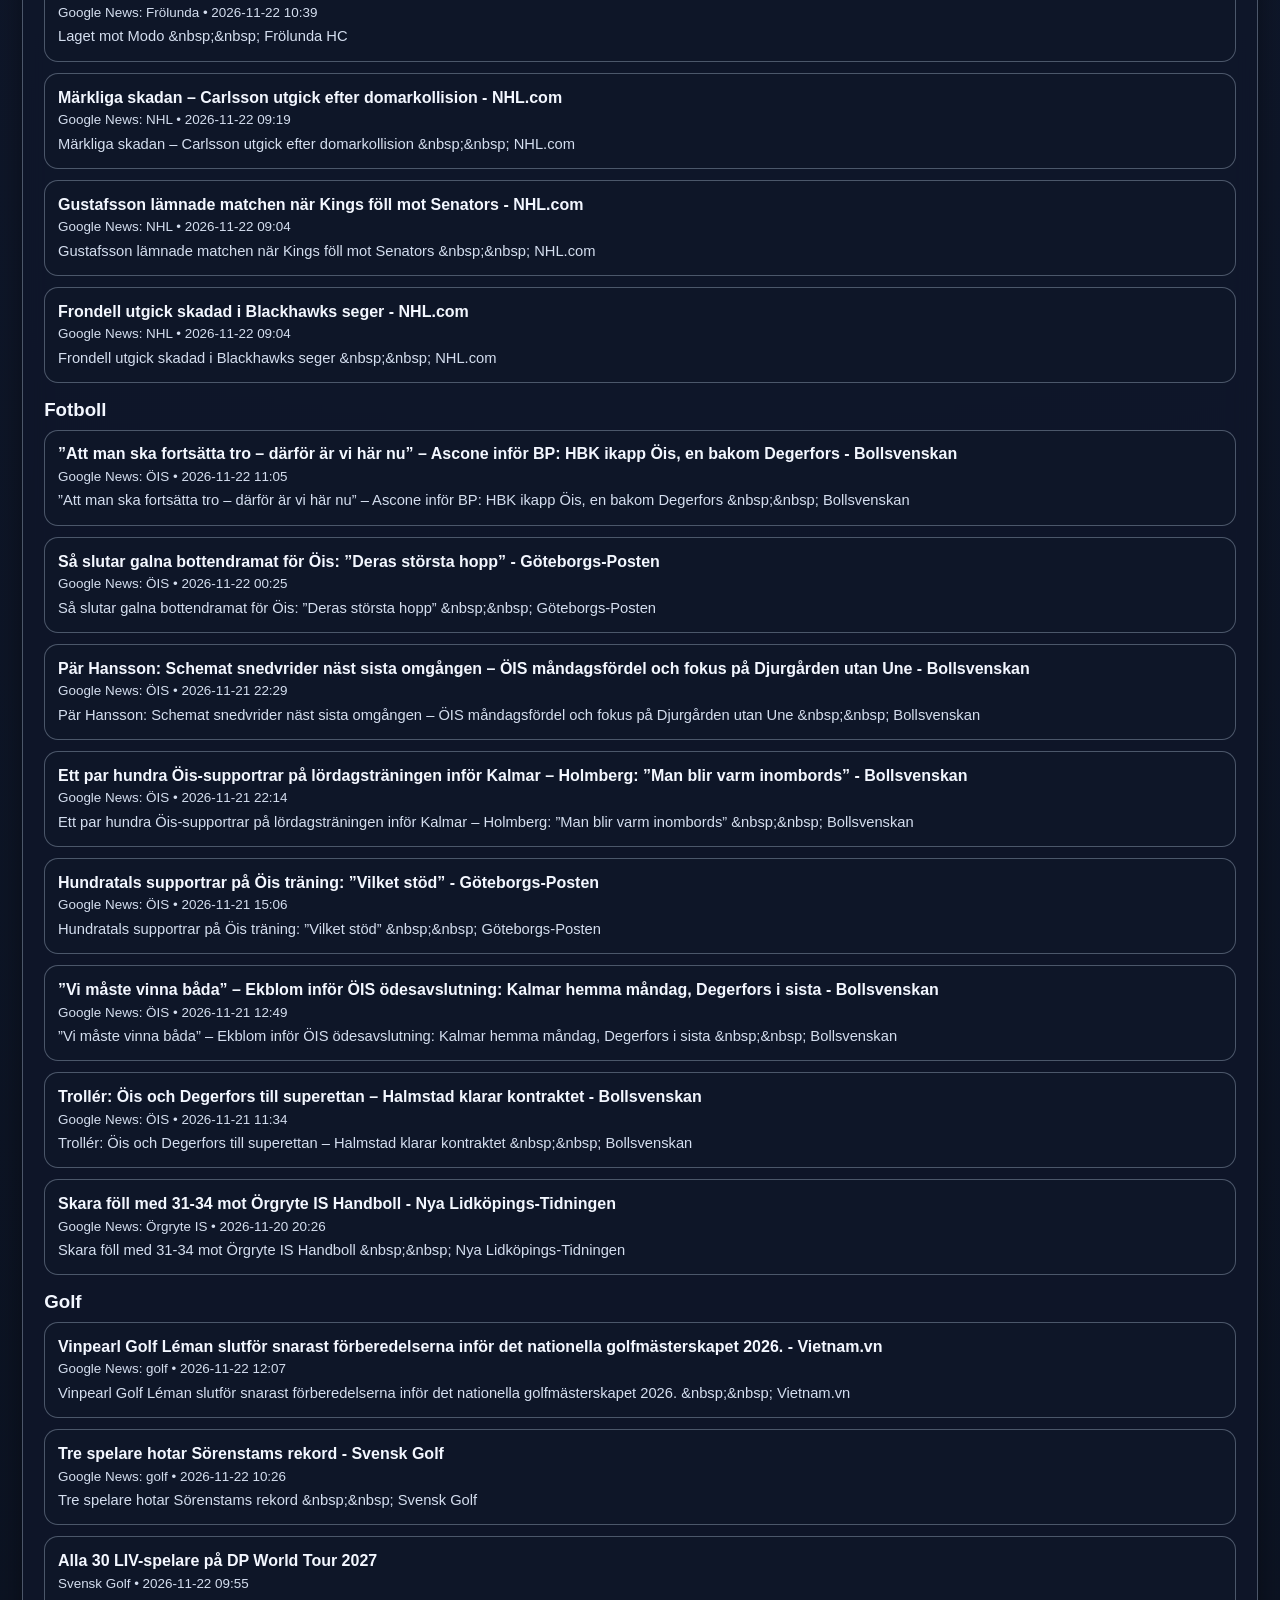
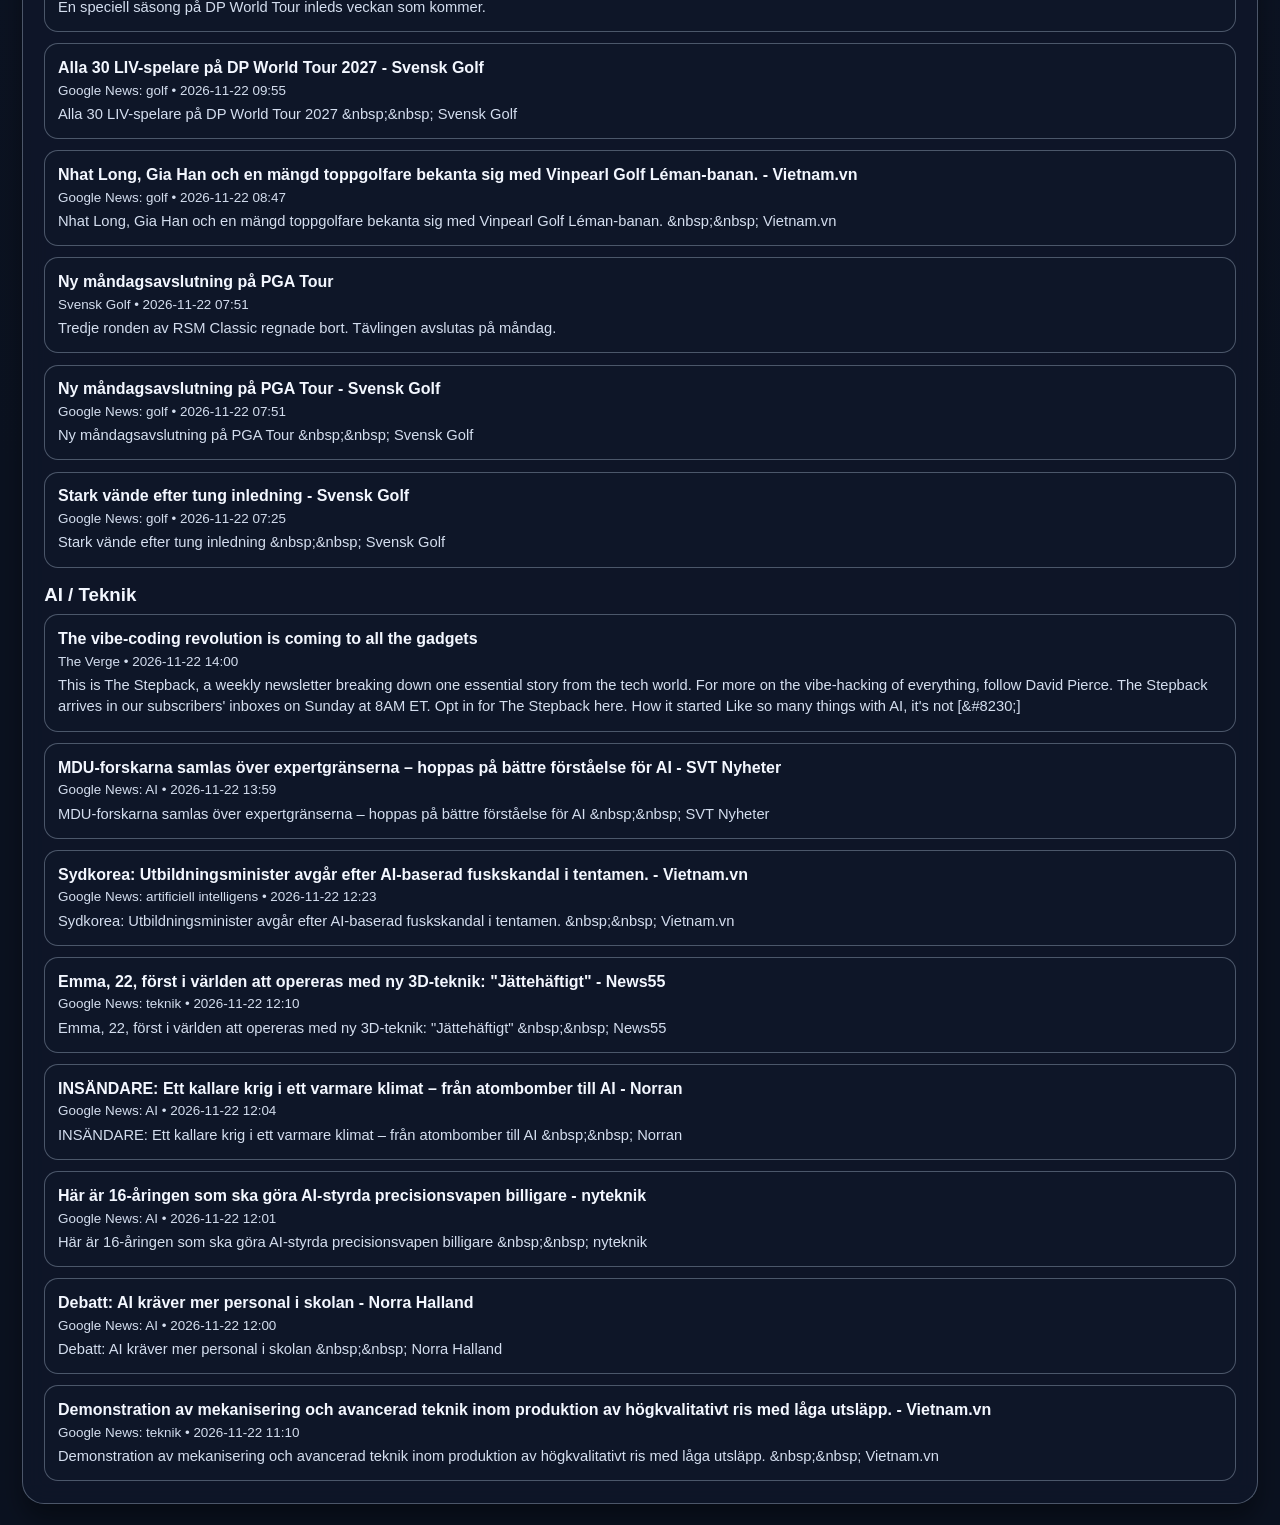
==== commit 31eb26ec: "chore: update daily briefing" ====
--- a/docs/index.html
+++ b/docs/index.html
@@ -10,9 +10,9 @@
   <header class="topbar">
     <div>
       <h1>Daglig briefing</h1>
-      <p>Saturday 21 November 2026</p>
+      <p>Sunday 22 November 2026</p>
     </div>
-    <div class="updated">Senast uppdaterad: 2026-11-21 14:40 (Europe/Stockholm)</div>
+    <div class="updated">Senast uppdaterad: 2026-11-22 14:32 (Europe/Stockholm)</div>
   </header>
 
   <main class="container">
@@ -30,17 +30,17 @@
           <div class="weather-icon" id="weather-icon" aria-hidden="true">⛅</div>
         </div>
         <div class="weather-temp-wrap">
-          <div class="weather-temp" id="weather-temp">4.8°</div>
-          <p class="weather-temp-note">Känns som <strong id="weather-feels-like">0.8°</strong></p>
+          <div class="weather-temp" id="weather-temp">2.4°</div>
+          <p class="weather-temp-note">Känns som <strong id="weather-feels-like">-2.3°</strong></p>
         </div>
         <p class="weather-desc" id="weather-desc">Klart</p>
         <div class="weather-hero-meta">
-          <span>Högsta/lägsta idag <strong id="weather-hilo">4.9° / -1.6°</strong></span>
+          <span>Högsta/lägsta idag <strong id="weather-hilo">2.6° / -0.7°</strong></span>
         </div>
         <div class="weather-grid">
-          <div class="metric"><span>Vind</span><strong id="weather-wind">12.2 m/s</strong></div>
+          <div class="metric"><span>Vind</span><strong id="weather-wind">14.0 m/s</strong></div>
           <div class="metric"><span>Nederbörd</span><strong id="weather-precip">Ingen nederbörd just nu</strong></div>
-          <div class="metric"><span>Prognostid</span><strong id="weather-updated">2026-11-21T13:30</strong></div>
+          <div class="metric"><span>Prognostid</span><strong id="weather-updated">2026-11-22T13:30</strong></div>
         </div>
       </div>
 
@@ -54,7 +54,7 @@
         <p class="muted">Laddar dygnsprognos...</p>
       </div>
     </section>
-    <script id="weather-fallback-data" type="application/json">{&quot;location&quot;: &quot;Göteborg/Säve&quot;, &quot;temperature_c&quot;: 4.8, &quot;feels_like_c&quot;: 0.8, &quot;min_c&quot;: -1.6, &quot;max_c&quot;: 4.9, &quot;description&quot;: &quot;Klart&quot;, &quot;wind_ms&quot;: 12.2, &quot;precip_mm_h&quot;: 0.0, &quot;forecast_time_utc&quot;: &quot;2026-11-21T13:30&quot;, &quot;error&quot;: null}</script>
+    <script id="weather-fallback-data" type="application/json">{&quot;location&quot;: &quot;Göteborg/Säve&quot;, &quot;temperature_c&quot;: 2.4, &quot;feels_like_c&quot;: -2.3, &quot;min_c&quot;: -0.7, &quot;max_c&quot;: 2.6, &quot;description&quot;: &quot;Klart&quot;, &quot;wind_ms&quot;: 14.0, &quot;precip_mm_h&quot;: 0.0, &quot;forecast_time_utc&quot;: &quot;2026-11-22T13:30&quot;, &quot;error&quot;: null}</script>
     
     </section>
 
@@ -75,7 +75,7 @@
 
     <section class="card">
       <h2>Dagens nyheter</h2>
-      <section class='news-topic'><h3>Hockey</h3><ul class='item-list'><li class='news-item'><a href='https://news.google.com/rss/articles/CBMic0FVX3lxTE53V1VYNmtGRFRaakthaVl2QWtBSlZiSXNpME5zaDhqMng4LXRnSlRJLVlTR1RJOGxMRzdFM1F0R3Rrc01MUkJhWlNqRUc4bXFFQi1LRm9WTzZIZm8zZ0hoQ1JRRXI5enUxR0hsS1hVckViaVk?oc=5' target='_blank' rel='noopener noreferrer'>Inför Frölunda-Brynäs - SvenskaFans.com</a><div class='meta'>Google News: Frölunda • 2026-11-21 13:51</div><p class='summary'>Inför Frölunda-Brynäs &amp;nbsp;&amp;nbsp; SvenskaFans.com</p></li><li class='news-item'><a href='https://news.google.com/rss/articles/CBMieEFVX3lxTE9sYk5EVmRvaHFXMlU0NXhqZzlEcHZNbjN2M3gxSy1Nc1dDVkZuVmlKUFFBTnFZMjFlZkJabHM2dGNMTWxKWUN2Mmp2dU5URGhRcWJTRkpLcHdzc3ljeFlhMkgzSkwzaF9xYjgxZ1lyZHhtbXBpU0xyMw?oc=5' target='_blank' rel='noopener noreferrer'>Frölunda–Brynäs 261121 – kommentera matchen här - rakapuckar.com</a><div class='meta'>Google News: Frölunda • 2026-11-21 13:27</div><p class='summary'>Frölunda–Brynäs 261121 – kommentera matchen här &amp;nbsp;&amp;nbsp; rakapuckar.com</p></li><li class='news-item'><a href='https://news.google.com/rss/articles/CBMiXEFVX3lxTFBTV2lMWlhrY3lFU1I2YmNnX3h0YW5nRWhiYjYtVFA3WmxTYzNXaHBTV2FTN3NBYm13NzB4QWVUbzZYNG1nLUdEbjdQYXVPa1BtUXhiMWRQaS1Cd00t?oc=5' target='_blank' rel='noopener noreferrer'>Laget mot Frölunda - Brynäs IF</a><div class='meta'>Google News: Frölunda • 2026-11-21 13:14</div><p class='summary'>Laget mot Frölunda &amp;nbsp;&amp;nbsp; Brynäs IF</p></li><li class='news-item'><a href='https://news.google.com/rss/articles/CBMidEFVX3lxTE5wSDUxLUJuNU82TTMtQzQ2NVFYMjRfQ0tfMkhubzN2VnBpVjg2R0lWWDRGTFdmOXVyVHJHamFNamNKV1NOUDFPRjBBRUdncmdyNlhKWmFHMWp0dVE3YXBSVS1aektDNUZnM1B6MkVqMERZSGVr?oc=5' target='_blank' rel='noopener noreferrer'>Buffalo Sabres - Tampa Bay Lightning - 22 nov. 2026 - NHL.com</a><div class='meta'>Google News: NHL • 2026-11-21 11:31</div><p class='summary'>Buffalo Sabres - Tampa Bay Lightning - 22 nov. 2026 &amp;nbsp;&amp;nbsp; NHL.com</p></li><li class='news-item'><a href='https://news.google.com/rss/articles/[base64]?oc=5' target='_blank' rel='noopener noreferrer'>Rasmus Kågström: Därför är han NHL-säsongens mest fascinerande spelare - Hockeysverige</a><div class='meta'>Google News: NHL • 2026-11-21 10:07</div><p class='summary'>Rasmus Kågström: Därför är han NHL-säsongens mest fascinerande spelare &amp;nbsp;&amp;nbsp; Hockeysverige</p></li><li class='news-item'><a href='https://news.google.com/rss/articles/CBMifkFVX3lxTE9icFZabGpfNGhaTi1WcHRoSVlXX3hMVGxHcTFvcmRDUWlfdjZGWDhickdUMkRycERIRmpHdDFKLUt4OUJoNlRpYkk3el90VjVFTWdydjRMc3M0U1h0RmJObkN1MS1UUGdBU2gzdy1JRGFIcFUzRXBiYmplUm93Zw?oc=5' target='_blank' rel='noopener noreferrer'>Frölunda – Brynäs: TV, odds och form inför SHL-matchen - TVmatchen.nu</a><div class='meta'>Google News: Frölunda • 2026-11-21 07:00</div><p class='summary'>Frölunda – Brynäs: TV, odds och form inför SHL-matchen &amp;nbsp;&amp;nbsp; TVmatchen.nu</p></li><li class='news-item'><a href='https://news.google.com/rss/articles/CBMihwFBVV95cUxOeXp6LXRfSEV0TDFZMUc4NGpGOUZTWTlaU2NEeXVjOG5FS3drNktnZVhkVTFWMlU0Y20taW5EMHVZbDFXcVpNVGZza0pwaTl0UTdTQVZnNlpNYl8wRmZhUGVPRmI2TUVKWkRRQmIwR29UNGVYY3ROXy1OcmNYUGJLLUtHNS0xUE0?oc=5' target='_blank' rel='noopener noreferrer'>Hållander aktuell att spela med McDavid - NHL.com</a><div class='meta'>Google News: NHL • 2026-11-21 04:00</div><p class='summary'>Hållander aktuell att spela med McDavid &amp;nbsp;&amp;nbsp; NHL.com</p></li><li class='news-item'><a href='https://news.google.com/rss/articles/CBMidEFVX3lxTFBVeklNZkNfNXlaa3czdkJpMVFPQUM4TDZ4NU56MWRuS1EydjFsczJRSnZCS0hOTmUzZGZqZHBEUVFVU0s1QkdzRi1xMnBfMnlidFB5dDZFOWw4Q3EyZVZsbnBkbWYxdEZQNUg3S1hCeXhseGls?oc=5' target='_blank' rel='noopener noreferrer'>Carolina Hurricanes - New York Rangers - 22 nov. 2026 - NHL.com</a><div class='meta'>Google News: NHL • 2026-11-21 00:17</div><p class='summary'>Carolina Hurricanes - New York Rangers - 22 nov. 2026 &amp;nbsp;&amp;nbsp; NHL.com</p></li></ul></section><section class='news-topic'><h3>Fotboll</h3><ul class='item-list'><li class='news-item'><a href='https://news.google.com/rss/articles/[base64]?oc=5' target='_blank' rel='noopener noreferrer'>”Vi måste vinna båda” – Ekblom inför ÖIS ödesavslutning: Kalmar hemma måndag, Degerfors i sista - Bollsvenskan</a><div class='meta'>Google News: ÖIS • 2026-11-21 11:44</div><p class='summary'>”Vi måste vinna båda” – Ekblom inför ÖIS ödesavslutning: Kalmar hemma måndag, Degerfors i sista &amp;nbsp;&amp;nbsp; Bollsvenskan</p></li><li class='news-item'><a href='https://news.google.com/rss/articles/[base64]?oc=5' target='_blank' rel='noopener noreferrer'>Trollér: Öis och Degerfors till superettan – Halmstad klarar kontraktet - Bollsvenskan</a><div class='meta'>Google News: ÖIS • 2026-11-21 11:34</div><p class='summary'>Trollér: Öis och Degerfors till superettan – Halmstad klarar kontraktet &amp;nbsp;&amp;nbsp; Bollsvenskan</p></li><li class='news-item'><a href='https://news.google.com/rss/articles/[base64]?oc=5' target='_blank' rel='noopener noreferrer'>Så slutar galna bottendramat för Öis: ”Deras största hopp” - Göteborgs-Posten</a><div class='meta'>Google News: ÖIS • 2026-11-21 10:08</div><p class='summary'>Så slutar galna bottendramat för Öis: ”Deras största hopp” &amp;nbsp;&amp;nbsp; Göteborgs-Posten</p></li><li class='news-item'><a href='https://news.google.com/rss/articles/CBMiekFVX3lxTE9YT1NmTGIyR0JuOWJoOTdxMUdSU09xQi11ZHFPRWQteC05TW1PVVJSUWl4TnF4SEl6LW1lbFlaVFpoeXFPOEJBUlJLaGNiMEhJWTlrVUs4aG1qVDlpZC1RbjItNXZOcnN6Ujh5RlNhOGstTUlXUVFhUzlR?oc=5' target='_blank' rel='noopener noreferrer'>Skara föll med 31-34 mot Örgryte IS Handboll - Nya Lidköpings-Tidningen</a><div class='meta'>Google News: Örgryte IS • 2026-11-20 20:26</div><p class='summary'>Skara föll med 31-34 mot Örgryte IS Handboll &amp;nbsp;&amp;nbsp; Nya Lidköpings-Tidningen</p></li><li class='news-item'><a href='https://news.google.com/rss/articles/[base64]?oc=5' target='_blank' rel='noopener noreferrer'>Jättedrama väntar Öis: ”Får offra ett näsben” - Göteborgs-Posten</a><div class='meta'>Google News: ÖIS • 2026-11-20 14:21</div><p class='summary'>Jättedrama väntar Öis: ”Får offra ett näsben” &amp;nbsp;&amp;nbsp; Göteborgs-Posten</p></li><li class='news-item'><a href='https://news.google.com/rss/articles/[base64]?oc=5' target='_blank' rel='noopener noreferrer'>Fyra saknades på Öis träning – Dyrestam sjuk, Styffe vad, Laturnus känning inför Kalmar - Bollsvenskan</a><div class='meta'>Google News: ÖIS • 2026-11-19 16:35</div><p class='summary'>Fyra saknades på Öis träning – Dyrestam sjuk, Styffe vad, Laturnus känning inför Kalmar &amp;nbsp;&amp;nbsp; Bollsvenskan</p></li><li class='news-item'><a href='https://news.google.com/rss/articles/[base64]?oc=5' target='_blank' rel='noopener noreferrer'>&quot;Kontraktet kändes sålt - nu slår ÖIS till i måstematchen&quot; - Fotbollskanalen</a><div class='meta'>Google News: ÖIS • 2026-11-19 07:01</div><p class='summary'>&quot;Kontraktet kändes sålt - nu slår ÖIS till i måstematchen&quot; &amp;nbsp;&amp;nbsp; Fotbollskanalen</p></li><li class='news-item'><a href='https://news.google.com/rss/articles/CBMia0FVX3lxTE8tZU40T1JwS1lDWXItS21BTV9kbVRoZnFyNUhzcDVYVlVuejFKSEk3WVNVaGZrbHI1VENPMnVUZkJrNFJlZDRja3lLNF9uaEhUV0o4V3k4c3RmX1VialNhak1EZFEwQWhLaUtz?oc=5' target='_blank' rel='noopener noreferrer'>Praktisk info: ÖIS mot KFF - ÖIS Fotboll</a><div class='meta'>Google News: ÖIS • 2026-11-18 14:10</div><p class='summary'>Praktisk info: ÖIS mot KFF &amp;nbsp;&amp;nbsp; ÖIS Fotboll</p></li></ul></section><section class='news-topic'><h3>Golf</h3><ul class='item-list'><li class='news-item'><a href='https://news.google.com/rss/articles/CBMiggFBVV95cUxQRkxZR0VnZ1lYSkxfZkNzdmRqMmk1ZTNyTVhiUHJaTUNISGdhRDBGNmdLVzQ1UnBqQnpYc0JoUWFPcDhYS2lLV1Ryd2hhQkVtZUY3R3NEeHNZcXN2X19VR0hhY0JCNGRDR2plQ2wtTk9VZzBkeUE0Y21ORlBQVjRuMExB?oc=5' target='_blank' rel='noopener noreferrer'>Golf: Gör succé i säsongsfinalen – bjöd på hole-in-one - SVT Nyheter</a><div class='meta'>Google News: golf • 2026-11-21 10:13</div><p class='summary'>Golf: Gör succé i säsongsfinalen – bjöd på hole-in-one &amp;nbsp;&amp;nbsp; SVT Nyheter</p></li><li class='news-item'><a href='https://www.svenskgolf.se/nyheter/korde-golfbil-med-2-06-i-promille/' target='_blank' rel='noopener noreferrer'>Körde golfbil med 2.06 i promille</a><div class='meta'>Svensk Golf • 2026-11-21 08:48</div><p class='summary'>25-åring åtalad för grovt rattfylleri efter dikeskörning på Åda Golfklubb.</p></li><li class='news-item'><a href='https://news.google.com/rss/articles/CBMid0FVX3lxTE5RUnd5c0NsUTUxMm5WUll3eEF0dEUwSEhkVlV5OUFWS004bHdJWGNOVWEwSF9ydlMyVi0zQXJHRVZ2eFg3YUpWRzFhZlFiZzh4clFzOVhublNWVXRoZF9CQkZkSWhvTGE5bHNIYjVwdzNfMVREc2VV?oc=5' target='_blank' rel='noopener noreferrer'>Körde golfbil med 2.06 i promille - Svensk Golf</a><div class='meta'>Google News: golf • 2026-11-21 08:48</div><p class='summary'>Körde golfbil med 2.06 i promille &amp;nbsp;&amp;nbsp; Svensk Golf</p></li><li class='news-item'><a href='https://news.google.com/rss/articles/CBMiggFBVV95cUxQME5XVlAxVzdPM2Vva29ZNzZ6cUtlcF9ZejlOTUhmWVJRMUh6aUpieDE1dDhRakI3YUtFbDA5aEI5bUxPRG04OFloUGtGRjZpdDR0VW5UZXBmczVKSVlIeXp0RWZyMGlnQ1d0V3Z5dWNPTVNqcnBXclNENDBOZkRfVEl3?oc=5' target='_blank' rel='noopener noreferrer'>Svensson tappade ledningen efter 71-rond - Svensk Golf</a><div class='meta'>Google News: golf • 2026-11-21 08:13</div><p class='summary'>Svensson tappade ledningen efter 71-rond &amp;nbsp;&amp;nbsp; Svensk Golf</p></li><li class='news-item'><a href='https://news.google.com/rss/articles/CBMigAFBVV95cUxOZGdselRLRjV4ODN2TUk3Uzd3LTQwVk9uM2x5OTcyX05XTTRCZTVqZlN1UGlsaW14U0RXUTdBOHNhc1YwUFd3Mi13b3NRcmpkeTRRN3Z4T2FBY3h3LVBqTXh5RUV1Mkh0by0yV1VYR0JjbEp4R3ZyaW40Z2IwRmNFYw?oc=5' target='_blank' rel='noopener noreferrer'>Stark avancerade efter birdiefyrverkeri - Svensk Golf</a><div class='meta'>Google News: golf • 2026-11-21 07:30</div><p class='summary'>Stark avancerade efter birdiefyrverkeri &amp;nbsp;&amp;nbsp; Svensk Golf</p></li><li class='news-item'><a href='https://news.google.com/rss/articles/[base64]?oc=5' target='_blank' rel='noopener noreferrer'>Från 1973 till 2013: Det nationella golfmästerskapet sträckte sig över generationer. - Vietnam.vn</a><div class='meta'>Google News: golf • 2026-11-21 02:21</div><p class='summary'>Från 1973 till 2013: Det nationella golfmästerskapet sträckte sig över generationer. &amp;nbsp;&amp;nbsp; Vietnam.vn</p></li><li class='news-item'><a href='https://news.google.com/rss/articles/[base64]?oc=5' target='_blank' rel='noopener noreferrer'>Golfbanan förfaller – trots Trumps bakslag - Aftonbladet</a><div class='meta'>Google News: golf • 2026-11-21 00:00</div><p class='summary'>Golfbanan förfaller – trots Trumps bakslag &amp;nbsp;&amp;nbsp; Aftonbladet</p></li><li class='news-item'><a href='https://news.google.com/rss/articles/[base64]?oc=5' target='_blank' rel='noopener noreferrer'>A Lim Kim leder CME Group Tour Championship – Stark på delad nionde - www.golfpost.com</a><div class='meta'>Google News: golf • 2026-11-20 23:36</div><p class='summary'>A Lim Kim leder CME Group Tour Championship – Stark på delad nionde &amp;nbsp;&amp;nbsp; www.golfpost.com</p></li></ul></section><section class='news-topic'><h3>AI / Teknik</h3><ul class='item-list'><li class='news-item'><a href='https://news.google.com/rss/articles/[base64]?oc=5' target='_blank' rel='noopener noreferrer'>AI-bildredigering: 6 verktyg, MAI 2.7 för 35 USD/1 000 - shattered.io</a><div class='meta'>Google News: AI • 2026-11-21 14:29</div><p class='summary'>AI-bildredigering: 6 verktyg, MAI 2.7 för 35 USD/1 000 &amp;nbsp;&amp;nbsp; shattered.io</p></li><li class='news-item'><a href='https://news.google.com/rss/articles/[base64]?oc=5' target='_blank' rel='noopener noreferrer'>Lagen om artificiell intelligens syftar till att skydda elevers tänkande och kreativitet. - Vietnam.vn</a><div class='meta'>Google News: artificiell intelligens • 2026-11-21 14:24</div><p class='summary'>Lagen om artificiell intelligens syftar till att skydda elevers tänkande och kreativitet. &amp;nbsp;&amp;nbsp; Vietnam.vn</p></li><li class='news-item'><a href='https://news.google.com/rss/articles/[base64]?oc=5' target='_blank' rel='noopener noreferrer'>Blodig fredag med AI-slakt på Wall Street - TV4 Nyheterna</a><div class='meta'>Google News: AI • 2026-11-21 14:10</div><p class='summary'>Blodig fredag med AI-slakt på Wall Street &amp;nbsp;&amp;nbsp; TV4 Nyheterna</p></li><li class='news-item'><a href='https://news.google.com/rss/articles/CBMif0FVX3lxTE5SWXBDa2VqSVdmZjJ5M0dUWWNQT2QxSU9kS3Y3Zjl6UF9XWVdYNWpKOFBxMVMyVGU5M1hKTHJvMXJIbDdOSVBLWkJoaXE1NmdYS01KbUFvLWVFcTI0ajUtdVhDOFhDY2ZDVjlBdkFhblg5bWhYTnpMUUJ5T2wzbnM?oc=5' target='_blank' rel='noopener noreferrer'>Arbetsförmedlingens AI: IMY-tillsyn sedan 5 november - shattered.io</a><div class='meta'>Google News: AI • 2026-11-21 13:51</div><p class='summary'>Arbetsförmedlingens AI: IMY-tillsyn sedan 5 november &amp;nbsp;&amp;nbsp; shattered.io</p></li><li class='news-item'><a href='https://news.google.com/rss/articles/[base64]?oc=5' target='_blank' rel='noopener noreferrer'>Ekonom: Om AI-bubblan spricker får du betala med lägre pension - News55</a><div class='meta'>Google News: AI • 2026-11-21 13:33</div><p class='summary'>Ekonom: Om AI-bubblan spricker får du betala med lägre pension &amp;nbsp;&amp;nbsp; News55</p></li><li class='news-item'><a href='https://news.google.com/rss/articles/CBMidkFVX3lxTE04bW5hQkxUcWRFQ3VWamNKUHcyaVNNQUJ1SjlrZE0tTWxJOGlCUkdYOUs4Q3JVdjYxdEJrLVdOWXB2Vzg2VnoyQmZNQ2x1UExCdXNkdk5jbEhZdzBtX0pRbDh2OWVKblBTUzRqNmFvT2dqazFKOXc?oc=5' target='_blank' rel='noopener noreferrer'>Att systematiskt tillämpa AI baserat på klinisk praxis. - Vietnam.vn</a><div class='meta'>Google News: artificiell intelligens • 2026-11-21 13:14</div><p class='summary'>Att systematiskt tillämpa AI baserat på klinisk praxis. &amp;nbsp;&amp;nbsp; Vietnam.vn</p></li><li class='news-item'><a href='https://news.google.com/rss/articles/[base64]?oc=5' target='_blank' rel='noopener noreferrer'>Hung Yen tillämpar artificiell intelligens systematiskt baserat på klinisk praxis. - Vietnam.vn</a><div class='meta'>Google News: artificiell intelligens • 2026-11-21 13:07</div><p class='summary'>Hung Yen tillämpar artificiell intelligens systematiskt baserat på klinisk praxis. &amp;nbsp;&amp;nbsp; Vietnam.vn</p></li><li class='news-item'><a href='https://news.google.com/rss/articles/CBMiigFBVV95cUxQSkxwRUxYSnpXSFJTN3dDc0VwcnlIUjRfbXc1NmRqZVp5bkRfV0NiczBZWGhSOGJQVFpPcGliZGpnR3MzMXUyQlhPbWlzd2dlcTdJdnpvZ29Sc1RUWEg4NVRiTXNuRVVtQzRyQ0ctUUxWZ21XX25Va0pwNnVxeXpVRm83SjV6TzBpSFE?oc=5' target='_blank' rel='noopener noreferrer'>Emma Frans: AI försämrar läs- och skrivförmågan - Sveriges Radio</a><div class='meta'>Google News: AI • 2026-11-21 13:07</div><p class='summary'>Emma Frans: AI försämrar läs- och skrivförmågan &amp;nbsp;&amp;nbsp; Sveriges Radio</p></li></ul></section>
+      <section class='news-topic'><h3>Hockey</h3><ul class='item-list'><li class='news-item'><a href='https://news.google.com/rss/articles/CBMidEFVX3lxTFBVeklNZkNfNXlaa3czdkJpMVFPQUM4TDZ4NU56MWRuS1EydjFsczJRSnZCS0hOTmUzZGZqZHBEUVFVU0s1QkdzRi1xMnBfMnlidFB5dDZFOWw4Q3EyZVZsbnBkbWYxdEZQNUg3S1hCeXhseGls?oc=5' target='_blank' rel='noopener noreferrer'>Carolina Hurricanes - New York Rangers - 22 nov. 2026 - NHL.com</a><div class='meta'>Google News: New York Rangers • 2026-11-22 12:12</div><p class='summary'>Carolina Hurricanes - New York Rangers - 22 nov. 2026 &amp;nbsp;&amp;nbsp; NHL.com</p></li><li class='news-item'><a href='https://news.google.com/rss/articles/CBMidEFVX3lxTE5lOXVuWnBYbnFoZnVEUlpwS1M1TFVJYjhjajk5TjdxV0lRNmdTdm9FZTByRTJLUDJMM2o5TUtnd3BzUy1pbU16Sk1wVXRCbks3ZUtaeUU4eW1lVkxyMnh6dU04SjRIRHRxcFctem9MYjFDS3R5?oc=5' target='_blank' rel='noopener noreferrer'>Edmonton Oilers - Carolina Hurricanes - 21 nov. 2026 - NHL.com</a><div class='meta'>Google News: Carolina Hurricanes • 2026-11-22 11:16</div><p class='summary'>Edmonton Oilers - Carolina Hurricanes - 21 nov. 2026 &amp;nbsp;&amp;nbsp; NHL.com</p></li><li class='news-item'><a href='https://news.google.com/rss/articles/CBMidEFVX3lxTE84TGJZMjc4Skt0bW1tOG9lQlpvTXh6LVF0dVY5ZGlXUXhxOXllVWtBbHRTRkJ4cHpsdDJGU2laWFcxWWY5SnVHcjR4N0U0SEtmNldHYk9PcVFUeXVXeHJ0M1A4Q0JnNDhuaEl5dDZQOWxMeGNV?oc=5' target='_blank' rel='noopener noreferrer'>Vegas Golden Knights - Edmonton Oilers - 24 nov. 2026 - NHL.com</a><div class='meta'>Google News: NHL • 2026-11-22 11:16</div><p class='summary'>Vegas Golden Knights - Edmonton Oilers - 24 nov. 2026 &amp;nbsp;&amp;nbsp; NHL.com</p></li><li class='news-item'><a href='https://news.google.com/rss/articles/CBMiigFBVV95cUxQMlMzTjJvYmhDaTlEcThfckItRmM1QWMxaEpYa1ZUcmxkdmhrTFdmeVl4Qmt1dV91cjJyWkNjN1c0TVppRllfcGZFZWdMY2Zld2lCVzNHMllzVHRXX0I2ekJkWVdyYmZLVnVOSHhZZ3hvZkJWdGFpWGFnUU9TQ29zeTlfbVlrZURvdWc?oc=5' target='_blank' rel='noopener noreferrer'>Broberg med tre poäng för Blues - NHL.com</a><div class='meta'>Google News: NHL • 2026-11-22 10:39</div><p class='summary'>Broberg med tre poäng för Blues &amp;nbsp;&amp;nbsp; NHL.com</p></li><li class='news-item'><a href='https://news.google.com/rss/articles/CBMiaEFVX3lxTFB1azFsQmpBdDBwOXBxSFRRWG1GazZxYXp0Y1RoY29lUjZXOG43QU56QktHZFJtUVo1X0Q2WWFjZ08wWVNZdHFXS09PajJnOXdBT1dtWElUTWMzc0U5X1ZaQmxuRDR3WEsz?oc=5' target='_blank' rel='noopener noreferrer'>Laget mot Modo - Frölunda HC</a><div class='meta'>Google News: Frölunda • 2026-11-22 10:39</div><p class='summary'>Laget mot Modo &amp;nbsp;&amp;nbsp; Frölunda HC</p></li><li class='news-item'><a href='https://news.google.com/rss/articles/CBMiigFBVV95cUxPWUJYcWFvNGlxSzRVZ0V1SU1vRDZUSkNfX2xRVVZsUmJIM0FaZ3JLRWJ1Zm9vTlJfVlRoQ0FJam53ZkRYaF9jQ0dWWkEzcWh6d3ZOZWY0SmltR01nZlVZSXJyOWJ6b1FFV3gySXJwWEdXOHV2UlVXSU5aV1JhNkNXRkhJUjUxTGQ0dGc?oc=5' target='_blank' rel='noopener noreferrer'>Märkliga skadan – Carlsson utgick efter domarkollision - NHL.com</a><div class='meta'>Google News: NHL • 2026-11-22 09:19</div><p class='summary'>Märkliga skadan – Carlsson utgick efter domarkollision &amp;nbsp;&amp;nbsp; NHL.com</p></li><li class='news-item'><a href='https://news.google.com/rss/articles/CBMihwFBVV95cUxQSndkeVBhaVMyMW9lejNmSUtHNVlWckZZNllIM3dHcnNlckltSHFJVnBpbm5XYzVLRVhSYVo0SDdWUGNUeVZfbDZBeC1tRFp3ZkdCTXh6amVVakptNVFEQTVxTkVpZGtvVnpiLUlaT05HQ3ZpbFd4NDJqSkxBREY4c2UxUW8tdUE?oc=5' target='_blank' rel='noopener noreferrer'>Gustafsson lämnade matchen när Kings föll mot Senators - NHL.com</a><div class='meta'>Google News: NHL • 2026-11-22 09:04</div><p class='summary'>Gustafsson lämnade matchen när Kings föll mot Senators &amp;nbsp;&amp;nbsp; NHL.com</p></li><li class='news-item'><a href='https://news.google.com/rss/articles/CBMihwFBVV95cUxNdUVXQ2hYUkM0NHY2T2FZcHNDaGFxSGFqZ2ZoYnBGRTZjLXVSUEYxNk1hVjg5U0M4MnY2Mk9KZ0ltbDR5V2h1RjJzX21yQjNPdlhaemFHZzdGSmVwUXJ0YWRnWU9vYk9adzFfQmxSdFRicEFCd0ZRamkxNTk1TktYMWtoUi0zUXc?oc=5' target='_blank' rel='noopener noreferrer'>Frondell utgick skadad i Blackhawks seger - NHL.com</a><div class='meta'>Google News: NHL • 2026-11-22 09:04</div><p class='summary'>Frondell utgick skadad i Blackhawks seger &amp;nbsp;&amp;nbsp; NHL.com</p></li></ul></section><section class='news-topic'><h3>Fotboll</h3><ul class='item-list'><li class='news-item'><a href='https://news.google.com/rss/articles/[base64]?oc=5' target='_blank' rel='noopener noreferrer'>”Att man ska fortsätta tro – därför är vi här nu” – Ascone inför BP: HBK ikapp Öis, en bakom Degerfors - Bollsvenskan</a><div class='meta'>Google News: ÖIS • 2026-11-22 11:05</div><p class='summary'>”Att man ska fortsätta tro – därför är vi här nu” – Ascone inför BP: HBK ikapp Öis, en bakom Degerfors &amp;nbsp;&amp;nbsp; Bollsvenskan</p></li><li class='news-item'><a href='https://news.google.com/rss/articles/[base64]?oc=5' target='_blank' rel='noopener noreferrer'>Så slutar galna bottendramat för Öis: ”Deras största hopp” - Göteborgs-Posten</a><div class='meta'>Google News: ÖIS • 2026-11-22 00:25</div><p class='summary'>Så slutar galna bottendramat för Öis: ”Deras största hopp” &amp;nbsp;&amp;nbsp; Göteborgs-Posten</p></li><li class='news-item'><a href='https://news.google.com/rss/articles/[base64]?oc=5' target='_blank' rel='noopener noreferrer'>Pär Hansson: Schemat snedvrider näst sista omgången – ÖIS måndagsfördel och fokus på Djurgården utan Une - Bollsvenskan</a><div class='meta'>Google News: ÖIS • 2026-11-21 22:29</div><p class='summary'>Pär Hansson: Schemat snedvrider näst sista omgången – ÖIS måndagsfördel och fokus på Djurgården utan Une &amp;nbsp;&amp;nbsp; Bollsvenskan</p></li><li class='news-item'><a href='https://news.google.com/rss/articles/[base64]?oc=5' target='_blank' rel='noopener noreferrer'>Ett par hundra Öis-supportrar på lördagsträningen inför Kalmar – Holmberg: ”Man blir varm inombords” - Bollsvenskan</a><div class='meta'>Google News: ÖIS • 2026-11-21 22:14</div><p class='summary'>Ett par hundra Öis-supportrar på lördagsträningen inför Kalmar – Holmberg: ”Man blir varm inombords” &amp;nbsp;&amp;nbsp; Bollsvenskan</p></li><li class='news-item'><a href='https://news.google.com/rss/articles/[base64]?oc=5' target='_blank' rel='noopener noreferrer'>Hundratals supportrar på Öis träning: ”Vilket stöd” - Göteborgs-Posten</a><div class='meta'>Google News: ÖIS • 2026-11-21 15:06</div><p class='summary'>Hundratals supportrar på Öis träning: ”Vilket stöd” &amp;nbsp;&amp;nbsp; Göteborgs-Posten</p></li><li class='news-item'><a href='https://news.google.com/rss/articles/[base64]?oc=5' target='_blank' rel='noopener noreferrer'>”Vi måste vinna båda” – Ekblom inför ÖIS ödesavslutning: Kalmar hemma måndag, Degerfors i sista - Bollsvenskan</a><div class='meta'>Google News: ÖIS • 2026-11-21 12:49</div><p class='summary'>”Vi måste vinna båda” – Ekblom inför ÖIS ödesavslutning: Kalmar hemma måndag, Degerfors i sista &amp;nbsp;&amp;nbsp; Bollsvenskan</p></li><li class='news-item'><a href='https://news.google.com/rss/articles/[base64]?oc=5' target='_blank' rel='noopener noreferrer'>Trollér: Öis och Degerfors till superettan – Halmstad klarar kontraktet - Bollsvenskan</a><div class='meta'>Google News: ÖIS • 2026-11-21 11:34</div><p class='summary'>Trollér: Öis och Degerfors till superettan – Halmstad klarar kontraktet &amp;nbsp;&amp;nbsp; Bollsvenskan</p></li><li class='news-item'><a href='https://news.google.com/rss/articles/CBMiekFVX3lxTE9YT1NmTGIyR0JuOWJoOTdxMUdSU09xQi11ZHFPRWQteC05TW1PVVJSUWl4TnF4SEl6LW1lbFlaVFpoeXFPOEJBUlJLaGNiMEhJWTlrVUs4aG1qVDlpZC1RbjItNXZOcnN6Ujh5RlNhOGstTUlXUVFhUzlR?oc=5' target='_blank' rel='noopener noreferrer'>Skara föll med 31-34 mot Örgryte IS Handboll - Nya Lidköpings-Tidningen</a><div class='meta'>Google News: Örgryte IS • 2026-11-20 20:26</div><p class='summary'>Skara föll med 31-34 mot Örgryte IS Handboll &amp;nbsp;&amp;nbsp; Nya Lidköpings-Tidningen</p></li></ul></section><section class='news-topic'><h3>Golf</h3><ul class='item-list'><li class='news-item'><a href='https://news.google.com/rss/articles/[base64]?oc=5' target='_blank' rel='noopener noreferrer'>Vinpearl Golf Léman slutför snarast förberedelserna inför det nationella golfmästerskapet 2026. - Vietnam.vn</a><div class='meta'>Google News: golf • 2026-11-22 12:07</div><p class='summary'>Vinpearl Golf Léman slutför snarast förberedelserna inför det nationella golfmästerskapet 2026. &amp;nbsp;&amp;nbsp; Vietnam.vn</p></li><li class='news-item'><a href='https://news.google.com/rss/articles/CBMie0FVX3lxTFBHY0dGNFFjbVFPTGx3RVU3QWZZd2FVa09ZVmZhakc1ZUNqVVFYa1JudVBWSWJZWkxvQXA4TVZiZWxWdWh6cXZUUXJKWFd6OVk3NFRNaUk2YVNlNXBIOXk0NHZZakY0RHM1VHNCMGdRXzdNY0RoamJ1WDVrQQ?oc=5' target='_blank' rel='noopener noreferrer'>Tre spelare hotar Sörenstams rekord - Svensk Golf</a><div class='meta'>Google News: golf • 2026-11-22 10:26</div><p class='summary'>Tre spelare hotar Sörenstams rekord &amp;nbsp;&amp;nbsp; Svensk Golf</p></li><li class='news-item'><a href='https://www.svenskgolf.se/tournytt/alla-30-liv-spelare-pa-dp-world-tour-2027/' target='_blank' rel='noopener noreferrer'>Alla 30 LIV-spelare på DP World Tour 2027</a><div class='meta'>Svensk Golf • 2026-11-22 09:55</div><p class='summary'>En speciell säsong på DP World Tour inleds veckan som kommer.</p></li><li class='news-item'><a href='https://news.google.com/rss/articles/CBMigwFBVV95cUxPRXNlUWpSVkNubEpEb2VPYjRhMlFNWHZlYmdSNkdqSUpkWHJCQzBnS3didUdueEF5WGY4cXIwbFZVemtoLVNpbnJkTDVBOEZJRTRPUUxLYjRGRUFzbzJMeGVHYmVuVHdoZ3hLd0twcXVkWndTczFOSTNXTW0zVjB6OFBmcw?oc=5' target='_blank' rel='noopener noreferrer'>Alla 30 LIV-spelare på DP World Tour 2027 - Svensk Golf</a><div class='meta'>Google News: golf • 2026-11-22 09:55</div><p class='summary'>Alla 30 LIV-spelare på DP World Tour 2027 &amp;nbsp;&amp;nbsp; Svensk Golf</p></li><li class='news-item'><a href='https://news.google.com/rss/articles/[base64]?oc=5' target='_blank' rel='noopener noreferrer'>Nhat Long, Gia Han och en mängd toppgolfare bekanta sig med Vinpearl Golf Léman-banan. - Vietnam.vn</a><div class='meta'>Google News: golf • 2026-11-22 08:47</div><p class='summary'>Nhat Long, Gia Han och en mängd toppgolfare bekanta sig med Vinpearl Golf Léman-banan. &amp;nbsp;&amp;nbsp; Vietnam.vn</p></li><li class='news-item'><a href='https://www.svenskgolf.se/tournytt/ny-mandagsavslutning-pa-pga-tour/' target='_blank' rel='noopener noreferrer'>Ny måndagsavslutning på PGA Tour</a><div class='meta'>Svensk Golf • 2026-11-22 07:51</div><p class='summary'>Tredje ronden av RSM Classic regnade bort. Tävlingen avslutas på måndag.</p></li><li class='news-item'><a href='https://news.google.com/rss/articles/CBMid0FVX3lxTFBSYUZ5bkdjNlN4alFPSWVfR1c4NnRjSDhMWlVaTGgxbHljMVAydFllYjdyWEhnblFzbENqSHlOczhoc3p0RWh2VmtXVGlaNkU3aHl6SUFzdUhNaVdZalVuWUVsZGlJejhMbTkwTzVYd1BobkttQ2hZ?oc=5' target='_blank' rel='noopener noreferrer'>Ny måndagsavslutning på PGA Tour - Svensk Golf</a><div class='meta'>Google News: golf • 2026-11-22 07:51</div><p class='summary'>Ny måndagsavslutning på PGA Tour &amp;nbsp;&amp;nbsp; Svensk Golf</p></li><li class='news-item'><a href='https://news.google.com/rss/articles/CBMid0FVX3lxTE5FZlN5RkJRZ24ybUw2WGZNbEpUUV9lNmxoSFNjOTNZNjlxd2l6TkFGYS1CZjc4cWNReW5rd3RhbzN6X0R4cHhuUVR3SHFWdEwtQmtJNEVQQXAxaFVNRk13LTdhZlVyY05WWlJOdTdFcDNzRjhSZks0?oc=5' target='_blank' rel='noopener noreferrer'>Stark vände efter tung inledning - Svensk Golf</a><div class='meta'>Google News: golf • 2026-11-22 07:25</div><p class='summary'>Stark vände efter tung inledning &amp;nbsp;&amp;nbsp; Svensk Golf</p></li></ul></section><section class='news-topic'><h3>AI / Teknik</h3><ul class='item-list'><li class='news-item'><a href='https://www.theverge.com/column/1039139/vibe-coding-gadgets-tv-camera' target='_blank' rel='noopener noreferrer'>The vibe-coding revolution is coming to all the gadgets</a><div class='meta'>The Verge • 2026-11-22 14:00</div><p class='summary'>This is The Stepback, a weekly newsletter breaking down one essential story from the tech world. For more on the vibe-hacking of everything, follow David Pierce. The Stepback arrives in our subscribers&#x27; inboxes on Sunday at 8AM ET. Opt in for The Stepback here. How it started Like so many things with AI, it&#x27;s not [&amp;#8230;]</p></li><li class='news-item'><a href='https://news.google.com/rss/articles/[base64]?oc=5' target='_blank' rel='noopener noreferrer'>MDU-forskarna samlas över expertgränserna – hoppas på bättre förståelse för AI - SVT Nyheter</a><div class='meta'>Google News: AI • 2026-11-22 13:59</div><p class='summary'>MDU-forskarna samlas över expertgränserna – hoppas på bättre förståelse för AI &amp;nbsp;&amp;nbsp; SVT Nyheter</p></li><li class='news-item'><a href='https://news.google.com/rss/articles/[base64]?oc=5' target='_blank' rel='noopener noreferrer'>Sydkorea: Utbildningsminister avgår efter AI-baserad fuskskandal i tentamen. - Vietnam.vn</a><div class='meta'>Google News: artificiell intelligens • 2026-11-22 12:23</div><p class='summary'>Sydkorea: Utbildningsminister avgår efter AI-baserad fuskskandal i tentamen. &amp;nbsp;&amp;nbsp; Vietnam.vn</p></li><li class='news-item'><a href='https://news.google.com/rss/articles/[base64]?oc=5' target='_blank' rel='noopener noreferrer'>Emma, 22, först i världen att opereras med ny 3D-teknik: &quot;Jättehäftigt&quot; - News55</a><div class='meta'>Google News: teknik • 2026-11-22 12:10</div><p class='summary'>Emma, 22, först i världen att opereras med ny 3D-teknik: &quot;Jättehäftigt&quot; &amp;nbsp;&amp;nbsp; News55</p></li><li class='news-item'><a href='https://news.google.com/rss/articles/[base64]?oc=5' target='_blank' rel='noopener noreferrer'>INSÄNDARE: Ett kallare krig i ett varmare klimat – från atombomber till AI - Norran</a><div class='meta'>Google News: AI • 2026-11-22 12:04</div><p class='summary'>INSÄNDARE: Ett kallare krig i ett varmare klimat – från atombomber till AI &amp;nbsp;&amp;nbsp; Norran</p></li><li class='news-item'><a href='https://news.google.com/rss/articles/[base64]?oc=5' target='_blank' rel='noopener noreferrer'>Här är 16-åringen som ska göra AI-styrda precisionsvapen billigare - nyteknik</a><div class='meta'>Google News: AI • 2026-11-22 12:01</div><p class='summary'>Här är 16-åringen som ska göra AI-styrda precisionsvapen billigare &amp;nbsp;&amp;nbsp; nyteknik</p></li><li class='news-item'><a href='https://news.google.com/rss/articles/CBMigAFBVV95cUxONXJ6b29QdTd4N3JRZkJOTW41OWVjM2N0ZUdWdHJtS3JGWXk0UlZkQVdaTW52dVJBNGxBMkNaSEZheGR1OGZiTWNHSmhsaE5fWjJjdXpEM2d4TmI4MDZ0TTBvbWtyTVAxWkVWODh4R1JNZ291YzZpaGJlX1dBMEl2Rw?oc=5' target='_blank' rel='noopener noreferrer'>Debatt: AI kräver mer personal i skolan - Norra Halland</a><div class='meta'>Google News: AI • 2026-11-22 12:00</div><p class='summary'>Debatt: AI kräver mer personal i skolan &amp;nbsp;&amp;nbsp; Norra Halland</p></li><li class='news-item'><a href='https://news.google.com/rss/articles/[base64]?oc=5' target='_blank' rel='noopener noreferrer'>Demonstration av mekanisering och avancerad teknik inom produktion av högkvalitativt ris med låga utsläpp. - Vietnam.vn</a><div class='meta'>Google News: teknik • 2026-11-22 11:10</div><p class='summary'>Demonstration av mekanisering och avancerad teknik inom produktion av högkvalitativt ris med låga utsläpp. &amp;nbsp;&amp;nbsp; Vietnam.vn</p></li></ul></section>
     </section>
   </main>
   <script src="weather.js" defer></script>
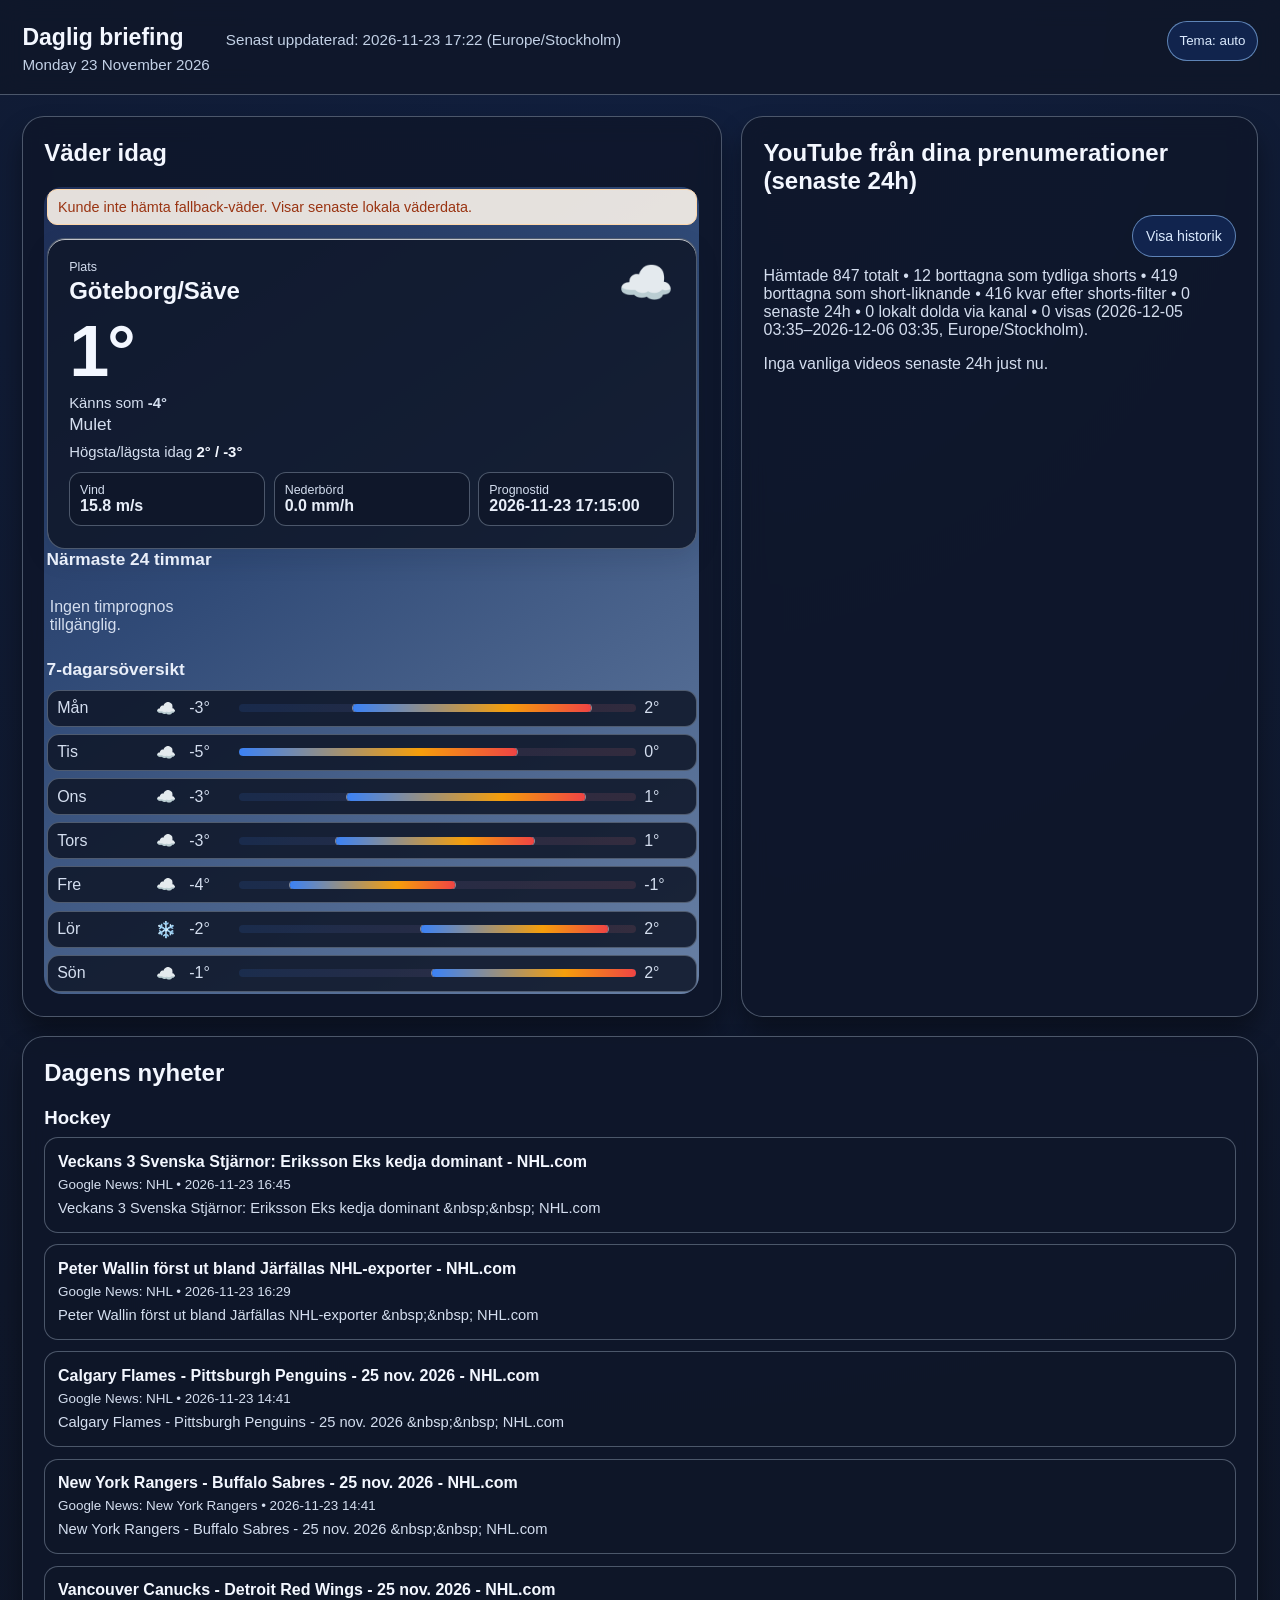
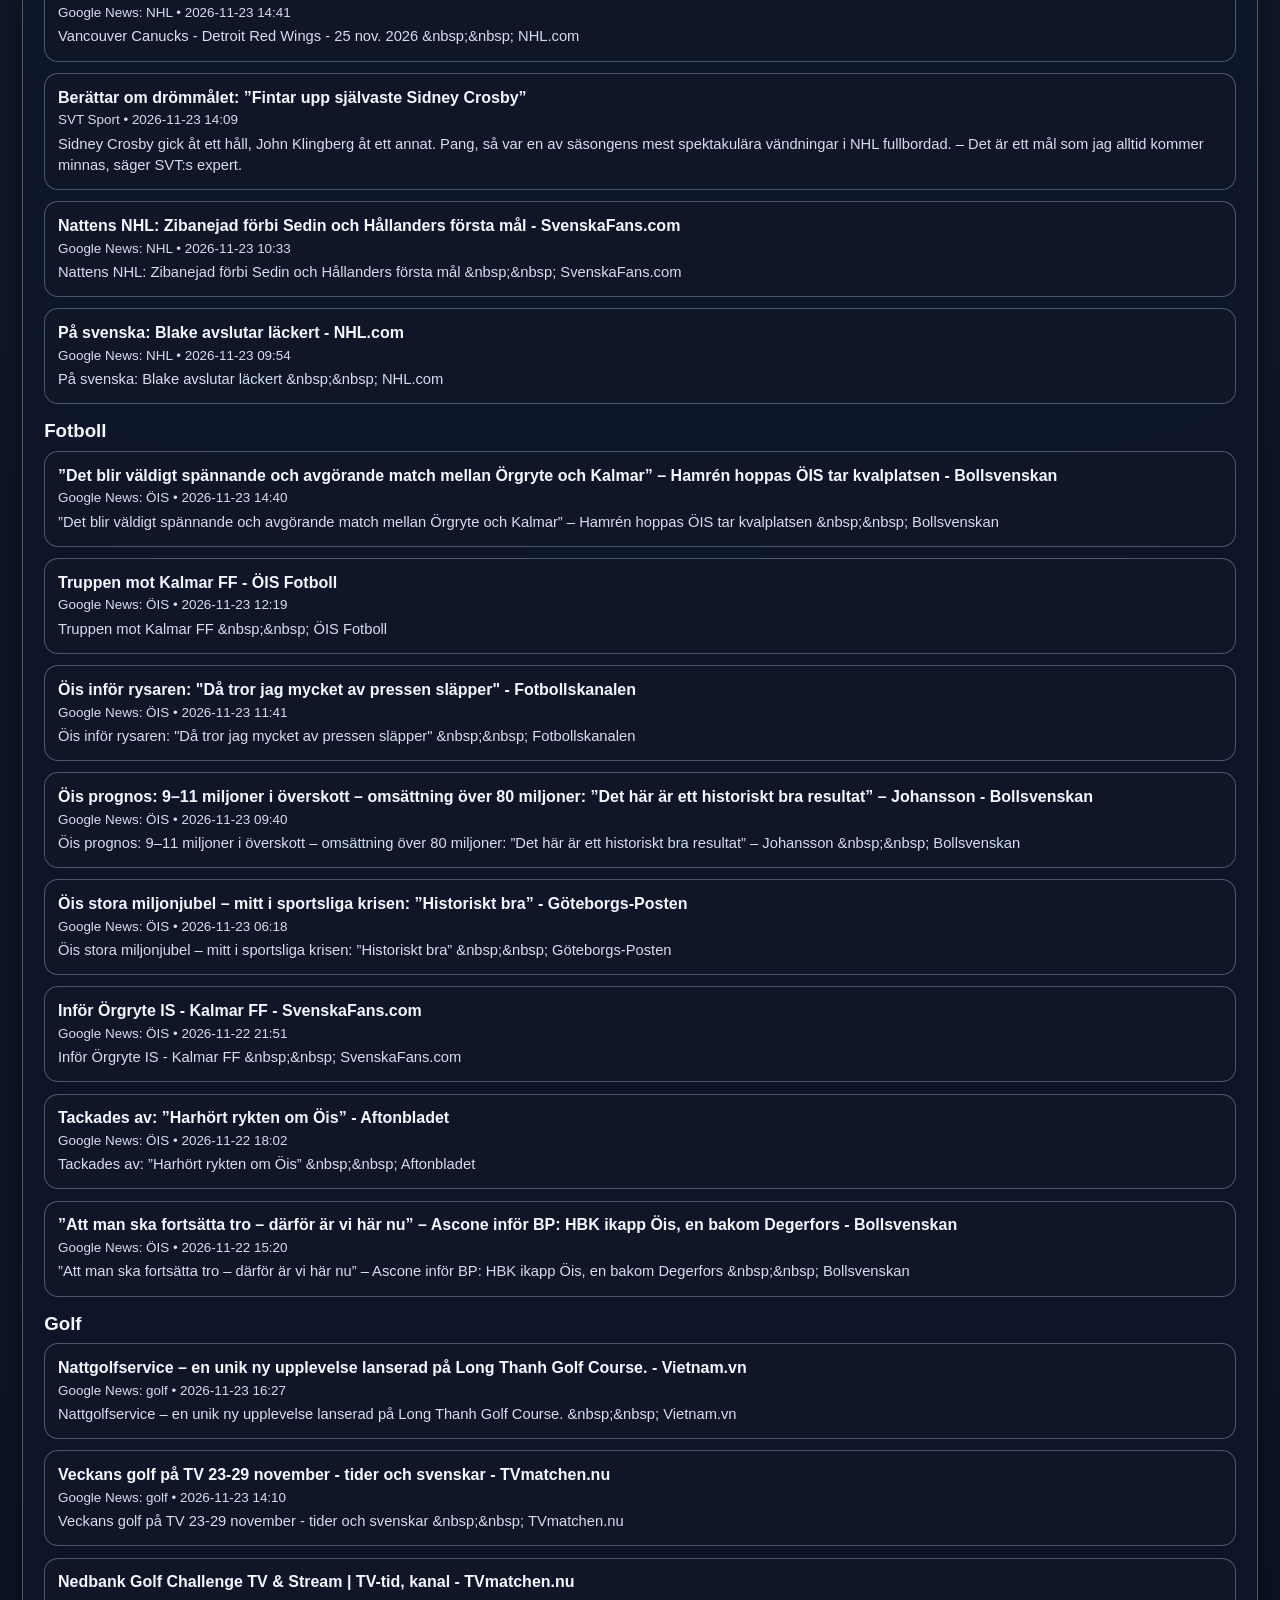
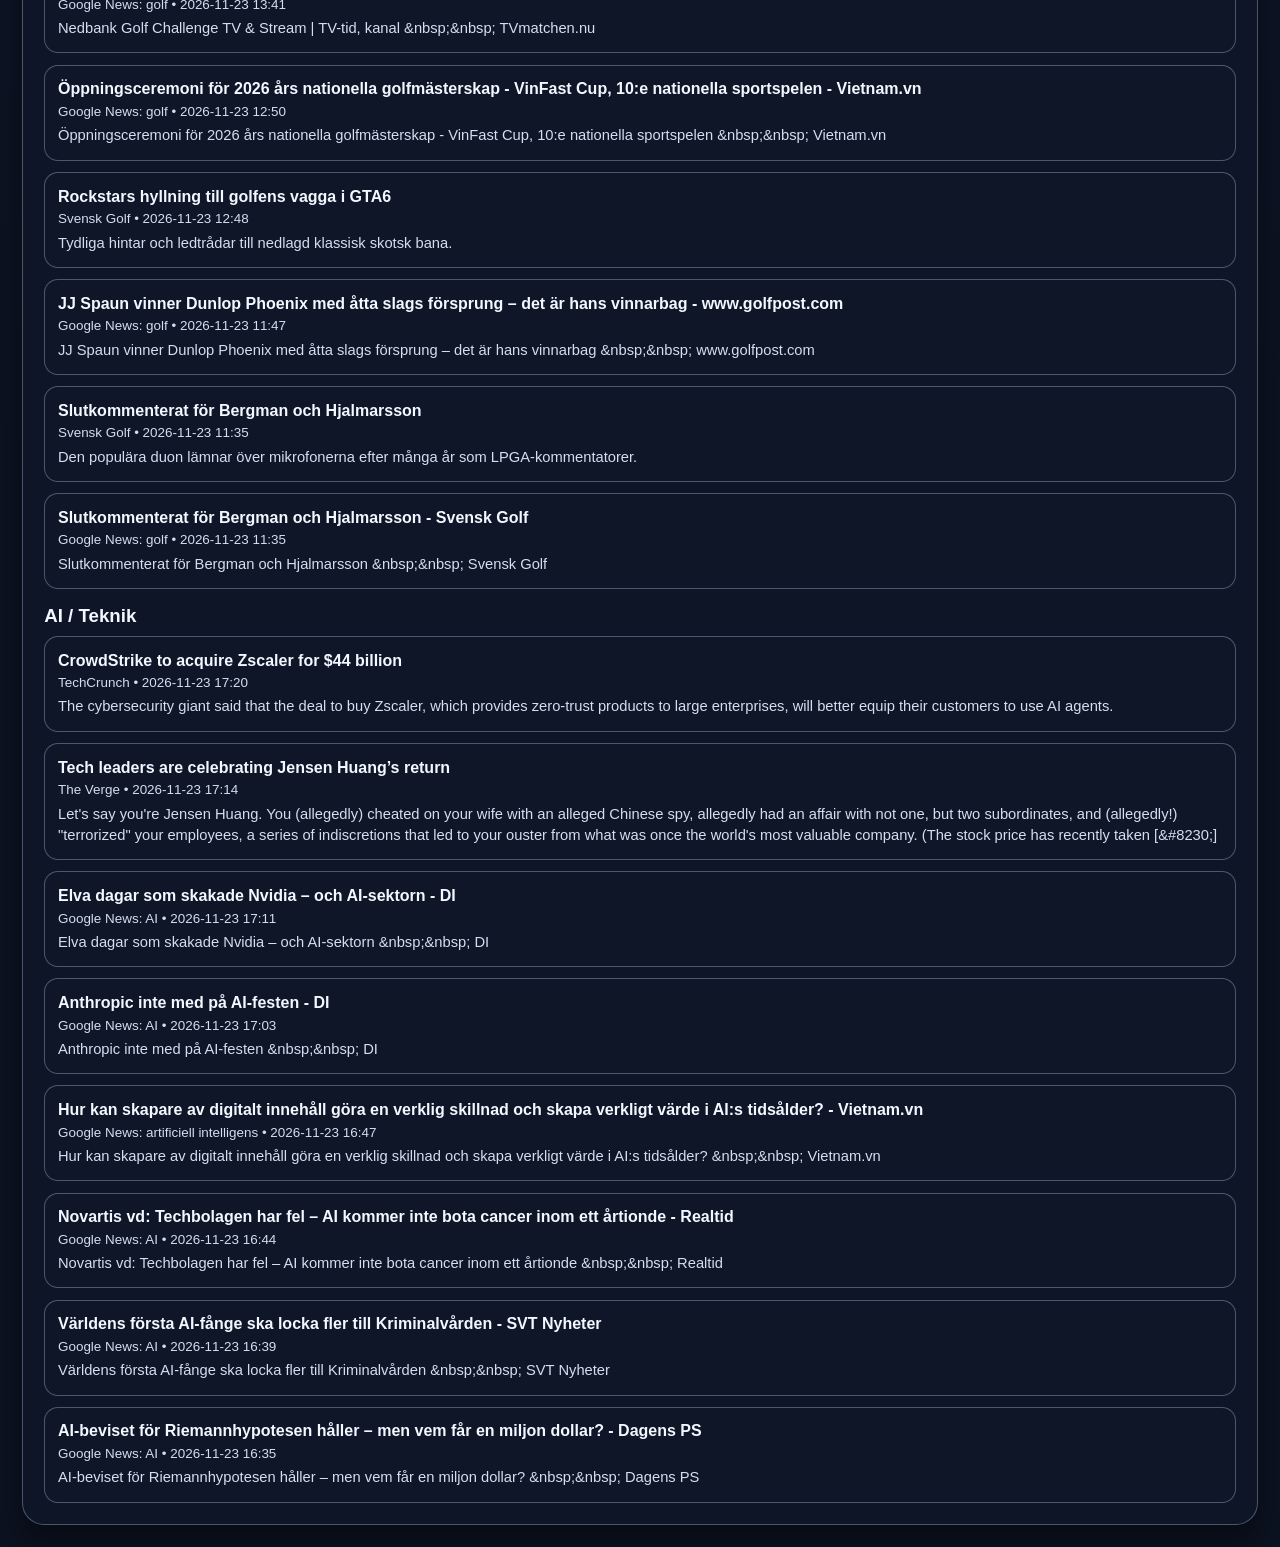
==== commit b1c51aff: "chore: update daily briefing" ====
--- a/docs/index.html
+++ b/docs/index.html
@@ -10,9 +10,9 @@
   <header class="topbar">
     <div>
       <h1>Daglig briefing</h1>
-      <p>Sunday 22 November 2026</p>
+      <p>Monday 23 November 2026</p>
     </div>
-    <div class="updated">Senast uppdaterad: 2026-11-22 14:32 (Europe/Stockholm)</div>
+    <div class="updated">Senast uppdaterad: 2026-11-23 17:22 (Europe/Stockholm)</div>
   </header>
 
   <main class="container">
@@ -30,17 +30,17 @@
           <div class="weather-icon" id="weather-icon" aria-hidden="true">⛅</div>
         </div>
         <div class="weather-temp-wrap">
-          <div class="weather-temp" id="weather-temp">2.4°</div>
-          <p class="weather-temp-note">Känns som <strong id="weather-feels-like">-2.3°</strong></p>
+          <div class="weather-temp" id="weather-temp">0.7°</div>
+          <p class="weather-temp-note">Känns som <strong id="weather-feels-like">-4.2°</strong></p>
         </div>
-        <p class="weather-desc" id="weather-desc">Klart</p>
+        <p class="weather-desc" id="weather-desc">Mulet</p>
         <div class="weather-hero-meta">
-          <span>Högsta/lägsta idag <strong id="weather-hilo">2.6° / -0.7°</strong></span>
+          <span>Högsta/lägsta idag <strong id="weather-hilo">1.5° / -2.7°</strong></span>
         </div>
         <div class="weather-grid">
-          <div class="metric"><span>Vind</span><strong id="weather-wind">14.0 m/s</strong></div>
+          <div class="metric"><span>Vind</span><strong id="weather-wind">15.8 m/s</strong></div>
           <div class="metric"><span>Nederbörd</span><strong id="weather-precip">Ingen nederbörd just nu</strong></div>
-          <div class="metric"><span>Prognostid</span><strong id="weather-updated">2026-11-22T13:30</strong></div>
+          <div class="metric"><span>Prognostid</span><strong id="weather-updated">2026-11-23T16:15</strong></div>
         </div>
       </div>
 
@@ -54,7 +54,7 @@
         <p class="muted">Laddar dygnsprognos...</p>
       </div>
     </section>
-    <script id="weather-fallback-data" type="application/json">{&quot;location&quot;: &quot;Göteborg/Säve&quot;, &quot;temperature_c&quot;: 2.4, &quot;feels_like_c&quot;: -2.3, &quot;min_c&quot;: -0.7, &quot;max_c&quot;: 2.6, &quot;description&quot;: &quot;Klart&quot;, &quot;wind_ms&quot;: 14.0, &quot;precip_mm_h&quot;: 0.0, &quot;forecast_time_utc&quot;: &quot;2026-11-22T13:30&quot;, &quot;error&quot;: null}</script>
+    <script id="weather-fallback-data" type="application/json">{&quot;location&quot;: &quot;Göteborg/Säve&quot;, &quot;temperature_c&quot;: 0.7, &quot;feels_like_c&quot;: -4.2, &quot;min_c&quot;: -2.7, &quot;max_c&quot;: 1.5, &quot;description&quot;: &quot;Mulet&quot;, &quot;wind_ms&quot;: 15.8, &quot;precip_mm_h&quot;: 0.0, &quot;forecast_time_utc&quot;: &quot;2026-11-23T16:15&quot;, &quot;error&quot;: null}</script>
     
     </section>
 
@@ -75,7 +75,7 @@
 
     <section class="card">
       <h2>Dagens nyheter</h2>
-      <section class='news-topic'><h3>Hockey</h3><ul class='item-list'><li class='news-item'><a href='https://news.google.com/rss/articles/CBMidEFVX3lxTFBVeklNZkNfNXlaa3czdkJpMVFPQUM4TDZ4NU56MWRuS1EydjFsczJRSnZCS0hOTmUzZGZqZHBEUVFVU0s1QkdzRi1xMnBfMnlidFB5dDZFOWw4Q3EyZVZsbnBkbWYxdEZQNUg3S1hCeXhseGls?oc=5' target='_blank' rel='noopener noreferrer'>Carolina Hurricanes - New York Rangers - 22 nov. 2026 - NHL.com</a><div class='meta'>Google News: New York Rangers • 2026-11-22 12:12</div><p class='summary'>Carolina Hurricanes - New York Rangers - 22 nov. 2026 &amp;nbsp;&amp;nbsp; NHL.com</p></li><li class='news-item'><a href='https://news.google.com/rss/articles/CBMidEFVX3lxTE5lOXVuWnBYbnFoZnVEUlpwS1M1TFVJYjhjajk5TjdxV0lRNmdTdm9FZTByRTJLUDJMM2o5TUtnd3BzUy1pbU16Sk1wVXRCbks3ZUtaeUU4eW1lVkxyMnh6dU04SjRIRHRxcFctem9MYjFDS3R5?oc=5' target='_blank' rel='noopener noreferrer'>Edmonton Oilers - Carolina Hurricanes - 21 nov. 2026 - NHL.com</a><div class='meta'>Google News: Carolina Hurricanes • 2026-11-22 11:16</div><p class='summary'>Edmonton Oilers - Carolina Hurricanes - 21 nov. 2026 &amp;nbsp;&amp;nbsp; NHL.com</p></li><li class='news-item'><a href='https://news.google.com/rss/articles/CBMidEFVX3lxTE84TGJZMjc4Skt0bW1tOG9lQlpvTXh6LVF0dVY5ZGlXUXhxOXllVWtBbHRTRkJ4cHpsdDJGU2laWFcxWWY5SnVHcjR4N0U0SEtmNldHYk9PcVFUeXVXeHJ0M1A4Q0JnNDhuaEl5dDZQOWxMeGNV?oc=5' target='_blank' rel='noopener noreferrer'>Vegas Golden Knights - Edmonton Oilers - 24 nov. 2026 - NHL.com</a><div class='meta'>Google News: NHL • 2026-11-22 11:16</div><p class='summary'>Vegas Golden Knights - Edmonton Oilers - 24 nov. 2026 &amp;nbsp;&amp;nbsp; NHL.com</p></li><li class='news-item'><a href='https://news.google.com/rss/articles/CBMiigFBVV95cUxQMlMzTjJvYmhDaTlEcThfckItRmM1QWMxaEpYa1ZUcmxkdmhrTFdmeVl4Qmt1dV91cjJyWkNjN1c0TVppRllfcGZFZWdMY2Zld2lCVzNHMllzVHRXX0I2ekJkWVdyYmZLVnVOSHhZZ3hvZkJWdGFpWGFnUU9TQ29zeTlfbVlrZURvdWc?oc=5' target='_blank' rel='noopener noreferrer'>Broberg med tre poäng för Blues - NHL.com</a><div class='meta'>Google News: NHL • 2026-11-22 10:39</div><p class='summary'>Broberg med tre poäng för Blues &amp;nbsp;&amp;nbsp; NHL.com</p></li><li class='news-item'><a href='https://news.google.com/rss/articles/CBMiaEFVX3lxTFB1azFsQmpBdDBwOXBxSFRRWG1GazZxYXp0Y1RoY29lUjZXOG43QU56QktHZFJtUVo1X0Q2WWFjZ08wWVNZdHFXS09PajJnOXdBT1dtWElUTWMzc0U5X1ZaQmxuRDR3WEsz?oc=5' target='_blank' rel='noopener noreferrer'>Laget mot Modo - Frölunda HC</a><div class='meta'>Google News: Frölunda • 2026-11-22 10:39</div><p class='summary'>Laget mot Modo &amp;nbsp;&amp;nbsp; Frölunda HC</p></li><li class='news-item'><a href='https://news.google.com/rss/articles/CBMiigFBVV95cUxPWUJYcWFvNGlxSzRVZ0V1SU1vRDZUSkNfX2xRVVZsUmJIM0FaZ3JLRWJ1Zm9vTlJfVlRoQ0FJam53ZkRYaF9jQ0dWWkEzcWh6d3ZOZWY0SmltR01nZlVZSXJyOWJ6b1FFV3gySXJwWEdXOHV2UlVXSU5aV1JhNkNXRkhJUjUxTGQ0dGc?oc=5' target='_blank' rel='noopener noreferrer'>Märkliga skadan – Carlsson utgick efter domarkollision - NHL.com</a><div class='meta'>Google News: NHL • 2026-11-22 09:19</div><p class='summary'>Märkliga skadan – Carlsson utgick efter domarkollision &amp;nbsp;&amp;nbsp; NHL.com</p></li><li class='news-item'><a href='https://news.google.com/rss/articles/CBMihwFBVV95cUxQSndkeVBhaVMyMW9lejNmSUtHNVlWckZZNllIM3dHcnNlckltSHFJVnBpbm5XYzVLRVhSYVo0SDdWUGNUeVZfbDZBeC1tRFp3ZkdCTXh6amVVakptNVFEQTVxTkVpZGtvVnpiLUlaT05HQ3ZpbFd4NDJqSkxBREY4c2UxUW8tdUE?oc=5' target='_blank' rel='noopener noreferrer'>Gustafsson lämnade matchen när Kings föll mot Senators - NHL.com</a><div class='meta'>Google News: NHL • 2026-11-22 09:04</div><p class='summary'>Gustafsson lämnade matchen när Kings föll mot Senators &amp;nbsp;&amp;nbsp; NHL.com</p></li><li class='news-item'><a href='https://news.google.com/rss/articles/CBMihwFBVV95cUxNdUVXQ2hYUkM0NHY2T2FZcHNDaGFxSGFqZ2ZoYnBGRTZjLXVSUEYxNk1hVjg5U0M4MnY2Mk9KZ0ltbDR5V2h1RjJzX21yQjNPdlhaemFHZzdGSmVwUXJ0YWRnWU9vYk9adzFfQmxSdFRicEFCd0ZRamkxNTk1TktYMWtoUi0zUXc?oc=5' target='_blank' rel='noopener noreferrer'>Frondell utgick skadad i Blackhawks seger - NHL.com</a><div class='meta'>Google News: NHL • 2026-11-22 09:04</div><p class='summary'>Frondell utgick skadad i Blackhawks seger &amp;nbsp;&amp;nbsp; NHL.com</p></li></ul></section><section class='news-topic'><h3>Fotboll</h3><ul class='item-list'><li class='news-item'><a href='https://news.google.com/rss/articles/[base64]?oc=5' target='_blank' rel='noopener noreferrer'>”Att man ska fortsätta tro – därför är vi här nu” – Ascone inför BP: HBK ikapp Öis, en bakom Degerfors - Bollsvenskan</a><div class='meta'>Google News: ÖIS • 2026-11-22 11:05</div><p class='summary'>”Att man ska fortsätta tro – därför är vi här nu” – Ascone inför BP: HBK ikapp Öis, en bakom Degerfors &amp;nbsp;&amp;nbsp; Bollsvenskan</p></li><li class='news-item'><a href='https://news.google.com/rss/articles/[base64]?oc=5' target='_blank' rel='noopener noreferrer'>Så slutar galna bottendramat för Öis: ”Deras största hopp” - Göteborgs-Posten</a><div class='meta'>Google News: ÖIS • 2026-11-22 00:25</div><p class='summary'>Så slutar galna bottendramat för Öis: ”Deras största hopp” &amp;nbsp;&amp;nbsp; Göteborgs-Posten</p></li><li class='news-item'><a href='https://news.google.com/rss/articles/[base64]?oc=5' target='_blank' rel='noopener noreferrer'>Pär Hansson: Schemat snedvrider näst sista omgången – ÖIS måndagsfördel och fokus på Djurgården utan Une - Bollsvenskan</a><div class='meta'>Google News: ÖIS • 2026-11-21 22:29</div><p class='summary'>Pär Hansson: Schemat snedvrider näst sista omgången – ÖIS måndagsfördel och fokus på Djurgården utan Une &amp;nbsp;&amp;nbsp; Bollsvenskan</p></li><li class='news-item'><a href='https://news.google.com/rss/articles/[base64]?oc=5' target='_blank' rel='noopener noreferrer'>Ett par hundra Öis-supportrar på lördagsträningen inför Kalmar – Holmberg: ”Man blir varm inombords” - Bollsvenskan</a><div class='meta'>Google News: ÖIS • 2026-11-21 22:14</div><p class='summary'>Ett par hundra Öis-supportrar på lördagsträningen inför Kalmar – Holmberg: ”Man blir varm inombords” &amp;nbsp;&amp;nbsp; Bollsvenskan</p></li><li class='news-item'><a href='https://news.google.com/rss/articles/[base64]?oc=5' target='_blank' rel='noopener noreferrer'>Hundratals supportrar på Öis träning: ”Vilket stöd” - Göteborgs-Posten</a><div class='meta'>Google News: ÖIS • 2026-11-21 15:06</div><p class='summary'>Hundratals supportrar på Öis träning: ”Vilket stöd” &amp;nbsp;&amp;nbsp; Göteborgs-Posten</p></li><li class='news-item'><a href='https://news.google.com/rss/articles/[base64]?oc=5' target='_blank' rel='noopener noreferrer'>”Vi måste vinna båda” – Ekblom inför ÖIS ödesavslutning: Kalmar hemma måndag, Degerfors i sista - Bollsvenskan</a><div class='meta'>Google News: ÖIS • 2026-11-21 12:49</div><p class='summary'>”Vi måste vinna båda” – Ekblom inför ÖIS ödesavslutning: Kalmar hemma måndag, Degerfors i sista &amp;nbsp;&amp;nbsp; Bollsvenskan</p></li><li class='news-item'><a href='https://news.google.com/rss/articles/[base64]?oc=5' target='_blank' rel='noopener noreferrer'>Trollér: Öis och Degerfors till superettan – Halmstad klarar kontraktet - Bollsvenskan</a><div class='meta'>Google News: ÖIS • 2026-11-21 11:34</div><p class='summary'>Trollér: Öis och Degerfors till superettan – Halmstad klarar kontraktet &amp;nbsp;&amp;nbsp; Bollsvenskan</p></li><li class='news-item'><a href='https://news.google.com/rss/articles/CBMiekFVX3lxTE9YT1NmTGIyR0JuOWJoOTdxMUdSU09xQi11ZHFPRWQteC05TW1PVVJSUWl4TnF4SEl6LW1lbFlaVFpoeXFPOEJBUlJLaGNiMEhJWTlrVUs4aG1qVDlpZC1RbjItNXZOcnN6Ujh5RlNhOGstTUlXUVFhUzlR?oc=5' target='_blank' rel='noopener noreferrer'>Skara föll med 31-34 mot Örgryte IS Handboll - Nya Lidköpings-Tidningen</a><div class='meta'>Google News: Örgryte IS • 2026-11-20 20:26</div><p class='summary'>Skara föll med 31-34 mot Örgryte IS Handboll &amp;nbsp;&amp;nbsp; Nya Lidköpings-Tidningen</p></li></ul></section><section class='news-topic'><h3>Golf</h3><ul class='item-list'><li class='news-item'><a href='https://news.google.com/rss/articles/[base64]?oc=5' target='_blank' rel='noopener noreferrer'>Vinpearl Golf Léman slutför snarast förberedelserna inför det nationella golfmästerskapet 2026. - Vietnam.vn</a><div class='meta'>Google News: golf • 2026-11-22 12:07</div><p class='summary'>Vinpearl Golf Léman slutför snarast förberedelserna inför det nationella golfmästerskapet 2026. &amp;nbsp;&amp;nbsp; Vietnam.vn</p></li><li class='news-item'><a href='https://news.google.com/rss/articles/CBMie0FVX3lxTFBHY0dGNFFjbVFPTGx3RVU3QWZZd2FVa09ZVmZhakc1ZUNqVVFYa1JudVBWSWJZWkxvQXA4TVZiZWxWdWh6cXZUUXJKWFd6OVk3NFRNaUk2YVNlNXBIOXk0NHZZakY0RHM1VHNCMGdRXzdNY0RoamJ1WDVrQQ?oc=5' target='_blank' rel='noopener noreferrer'>Tre spelare hotar Sörenstams rekord - Svensk Golf</a><div class='meta'>Google News: golf • 2026-11-22 10:26</div><p class='summary'>Tre spelare hotar Sörenstams rekord &amp;nbsp;&amp;nbsp; Svensk Golf</p></li><li class='news-item'><a href='https://www.svenskgolf.se/tournytt/alla-30-liv-spelare-pa-dp-world-tour-2027/' target='_blank' rel='noopener noreferrer'>Alla 30 LIV-spelare på DP World Tour 2027</a><div class='meta'>Svensk Golf • 2026-11-22 09:55</div><p class='summary'>En speciell säsong på DP World Tour inleds veckan som kommer.</p></li><li class='news-item'><a href='https://news.google.com/rss/articles/CBMigwFBVV95cUxPRXNlUWpSVkNubEpEb2VPYjRhMlFNWHZlYmdSNkdqSUpkWHJCQzBnS3didUdueEF5WGY4cXIwbFZVemtoLVNpbnJkTDVBOEZJRTRPUUxLYjRGRUFzbzJMeGVHYmVuVHdoZ3hLd0twcXVkWndTczFOSTNXTW0zVjB6OFBmcw?oc=5' target='_blank' rel='noopener noreferrer'>Alla 30 LIV-spelare på DP World Tour 2027 - Svensk Golf</a><div class='meta'>Google News: golf • 2026-11-22 09:55</div><p class='summary'>Alla 30 LIV-spelare på DP World Tour 2027 &amp;nbsp;&amp;nbsp; Svensk Golf</p></li><li class='news-item'><a href='https://news.google.com/rss/articles/[base64]?oc=5' target='_blank' rel='noopener noreferrer'>Nhat Long, Gia Han och en mängd toppgolfare bekanta sig med Vinpearl Golf Léman-banan. - Vietnam.vn</a><div class='meta'>Google News: golf • 2026-11-22 08:47</div><p class='summary'>Nhat Long, Gia Han och en mängd toppgolfare bekanta sig med Vinpearl Golf Léman-banan. &amp;nbsp;&amp;nbsp; Vietnam.vn</p></li><li class='news-item'><a href='https://www.svenskgolf.se/tournytt/ny-mandagsavslutning-pa-pga-tour/' target='_blank' rel='noopener noreferrer'>Ny måndagsavslutning på PGA Tour</a><div class='meta'>Svensk Golf • 2026-11-22 07:51</div><p class='summary'>Tredje ronden av RSM Classic regnade bort. Tävlingen avslutas på måndag.</p></li><li class='news-item'><a href='https://news.google.com/rss/articles/CBMid0FVX3lxTFBSYUZ5bkdjNlN4alFPSWVfR1c4NnRjSDhMWlVaTGgxbHljMVAydFllYjdyWEhnblFzbENqSHlOczhoc3p0RWh2VmtXVGlaNkU3aHl6SUFzdUhNaVdZalVuWUVsZGlJejhMbTkwTzVYd1BobkttQ2hZ?oc=5' target='_blank' rel='noopener noreferrer'>Ny måndagsavslutning på PGA Tour - Svensk Golf</a><div class='meta'>Google News: golf • 2026-11-22 07:51</div><p class='summary'>Ny måndagsavslutning på PGA Tour &amp;nbsp;&amp;nbsp; Svensk Golf</p></li><li class='news-item'><a href='https://news.google.com/rss/articles/CBMid0FVX3lxTE5FZlN5RkJRZ24ybUw2WGZNbEpUUV9lNmxoSFNjOTNZNjlxd2l6TkFGYS1CZjc4cWNReW5rd3RhbzN6X0R4cHhuUVR3SHFWdEwtQmtJNEVQQXAxaFVNRk13LTdhZlVyY05WWlJOdTdFcDNzRjhSZks0?oc=5' target='_blank' rel='noopener noreferrer'>Stark vände efter tung inledning - Svensk Golf</a><div class='meta'>Google News: golf • 2026-11-22 07:25</div><p class='summary'>Stark vände efter tung inledning &amp;nbsp;&amp;nbsp; Svensk Golf</p></li></ul></section><section class='news-topic'><h3>AI / Teknik</h3><ul class='item-list'><li class='news-item'><a href='https://www.theverge.com/column/1039139/vibe-coding-gadgets-tv-camera' target='_blank' rel='noopener noreferrer'>The vibe-coding revolution is coming to all the gadgets</a><div class='meta'>The Verge • 2026-11-22 14:00</div><p class='summary'>This is The Stepback, a weekly newsletter breaking down one essential story from the tech world. For more on the vibe-hacking of everything, follow David Pierce. The Stepback arrives in our subscribers&#x27; inboxes on Sunday at 8AM ET. Opt in for The Stepback here. How it started Like so many things with AI, it&#x27;s not [&amp;#8230;]</p></li><li class='news-item'><a href='https://news.google.com/rss/articles/[base64]?oc=5' target='_blank' rel='noopener noreferrer'>MDU-forskarna samlas över expertgränserna – hoppas på bättre förståelse för AI - SVT Nyheter</a><div class='meta'>Google News: AI • 2026-11-22 13:59</div><p class='summary'>MDU-forskarna samlas över expertgränserna – hoppas på bättre förståelse för AI &amp;nbsp;&amp;nbsp; SVT Nyheter</p></li><li class='news-item'><a href='https://news.google.com/rss/articles/[base64]?oc=5' target='_blank' rel='noopener noreferrer'>Sydkorea: Utbildningsminister avgår efter AI-baserad fuskskandal i tentamen. - Vietnam.vn</a><div class='meta'>Google News: artificiell intelligens • 2026-11-22 12:23</div><p class='summary'>Sydkorea: Utbildningsminister avgår efter AI-baserad fuskskandal i tentamen. &amp;nbsp;&amp;nbsp; Vietnam.vn</p></li><li class='news-item'><a href='https://news.google.com/rss/articles/[base64]?oc=5' target='_blank' rel='noopener noreferrer'>Emma, 22, först i världen att opereras med ny 3D-teknik: &quot;Jättehäftigt&quot; - News55</a><div class='meta'>Google News: teknik • 2026-11-22 12:10</div><p class='summary'>Emma, 22, först i världen att opereras med ny 3D-teknik: &quot;Jättehäftigt&quot; &amp;nbsp;&amp;nbsp; News55</p></li><li class='news-item'><a href='https://news.google.com/rss/articles/[base64]?oc=5' target='_blank' rel='noopener noreferrer'>INSÄNDARE: Ett kallare krig i ett varmare klimat – från atombomber till AI - Norran</a><div class='meta'>Google News: AI • 2026-11-22 12:04</div><p class='summary'>INSÄNDARE: Ett kallare krig i ett varmare klimat – från atombomber till AI &amp;nbsp;&amp;nbsp; Norran</p></li><li class='news-item'><a href='https://news.google.com/rss/articles/[base64]?oc=5' target='_blank' rel='noopener noreferrer'>Här är 16-åringen som ska göra AI-styrda precisionsvapen billigare - nyteknik</a><div class='meta'>Google News: AI • 2026-11-22 12:01</div><p class='summary'>Här är 16-åringen som ska göra AI-styrda precisionsvapen billigare &amp;nbsp;&amp;nbsp; nyteknik</p></li><li class='news-item'><a href='https://news.google.com/rss/articles/CBMigAFBVV95cUxONXJ6b29QdTd4N3JRZkJOTW41OWVjM2N0ZUdWdHJtS3JGWXk0UlZkQVdaTW52dVJBNGxBMkNaSEZheGR1OGZiTWNHSmhsaE5fWjJjdXpEM2d4TmI4MDZ0TTBvbWtyTVAxWkVWODh4R1JNZ291YzZpaGJlX1dBMEl2Rw?oc=5' target='_blank' rel='noopener noreferrer'>Debatt: AI kräver mer personal i skolan - Norra Halland</a><div class='meta'>Google News: AI • 2026-11-22 12:00</div><p class='summary'>Debatt: AI kräver mer personal i skolan &amp;nbsp;&amp;nbsp; Norra Halland</p></li><li class='news-item'><a href='https://news.google.com/rss/articles/[base64]?oc=5' target='_blank' rel='noopener noreferrer'>Demonstration av mekanisering och avancerad teknik inom produktion av högkvalitativt ris med låga utsläpp. - Vietnam.vn</a><div class='meta'>Google News: teknik • 2026-11-22 11:10</div><p class='summary'>Demonstration av mekanisering och avancerad teknik inom produktion av högkvalitativt ris med låga utsläpp. &amp;nbsp;&amp;nbsp; Vietnam.vn</p></li></ul></section>
+      <section class='news-topic'><h3>Hockey</h3><ul class='item-list'><li class='news-item'><a href='https://news.google.com/rss/articles/[base64]?oc=5' target='_blank' rel='noopener noreferrer'>Veckans 3 Svenska Stjärnor: Eriksson Eks kedja dominant - NHL.com</a><div class='meta'>Google News: NHL • 2026-11-23 16:45</div><p class='summary'>Veckans 3 Svenska Stjärnor: Eriksson Eks kedja dominant &amp;nbsp;&amp;nbsp; NHL.com</p></li><li class='news-item'><a href='https://news.google.com/rss/articles/CBMif0FVX3lxTE1nd0Z4WjBTOUxwalZjTmhyRkdvVkJSV1dXbWJhelIycmUteVlRRXBGbmVUMVJmT3hoRGNBdHY5cWtCYWRObUpnMzZ4S19BTG9xVHoyeVZHNkREU0ppRUoxQkJ4TkVnOEc3U3VkNmF6b0lCLVc3SXhheEhRWmtaWUE?oc=5' target='_blank' rel='noopener noreferrer'>Peter Wallin först ut bland Järfällas NHL-exporter - NHL.com</a><div class='meta'>Google News: NHL • 2026-11-23 16:29</div><p class='summary'>Peter Wallin först ut bland Järfällas NHL-exporter &amp;nbsp;&amp;nbsp; NHL.com</p></li><li class='news-item'><a href='https://news.google.com/rss/articles/CBMidEFVX3lxTE5xZnhleEsxekt1UXlqaVRlUEsxbDNBSVl5dnNTMzNDYTRhWlM3V2dqNkNUS3pIRDNNZVVwSW8xVFRmOFExZ1NhWHRVUGh6YnNObGJsNm5ZOGVtemd1TXZ5Y1QwQldvNWdocjB5cE5vbzdlVlc5?oc=5' target='_blank' rel='noopener noreferrer'>Calgary Flames - Pittsburgh Penguins - 25 nov. 2026 - NHL.com</a><div class='meta'>Google News: NHL • 2026-11-23 14:41</div><p class='summary'>Calgary Flames - Pittsburgh Penguins - 25 nov. 2026 &amp;nbsp;&amp;nbsp; NHL.com</p></li><li class='news-item'><a href='https://news.google.com/rss/articles/CBMidEFVX3lxTE1uejJQVWZWNjA0bkR6bUZDbzJvZGtDSEI2d2NaT2VKRW1tSC1Ob0YyTVJnQkp0cDJ0OWFCVkNwc1R6di1PVmZGUnB4VFJmZTNDdmt5T0lqMnJUMjhCT0h6ZUlCVXdVQlVmNGdSSVlBdTFKZU0z?oc=5' target='_blank' rel='noopener noreferrer'>New York Rangers - Buffalo Sabres - 25 nov. 2026 - NHL.com</a><div class='meta'>Google News: New York Rangers • 2026-11-23 14:41</div><p class='summary'>New York Rangers - Buffalo Sabres - 25 nov. 2026 &amp;nbsp;&amp;nbsp; NHL.com</p></li><li class='news-item'><a href='https://news.google.com/rss/articles/CBMidEFVX3lxTFBZNU9hdmstanZQbzA1SVRjN0Jwa1FtT3laTVdGZHRiVFBwOXgzR3lzTTlvbHF2dy16aEJnMnQ3WjBXVnlIdkt0dEJyS2NlT282T0Z5cUJBYU9RTUV2ZEN6RVVidVQwTEFpNzN2bjNsNDk4SmhE?oc=5' target='_blank' rel='noopener noreferrer'>Vancouver Canucks - Detroit Red Wings - 25 nov. 2026 - NHL.com</a><div class='meta'>Google News: NHL • 2026-11-23 14:41</div><p class='summary'>Vancouver Canucks - Detroit Red Wings - 25 nov. 2026 &amp;nbsp;&amp;nbsp; NHL.com</p></li><li class='news-item'><a href='https://www.svt.se/sport/ishockey/berattar-om-drommalet-fintar-upp-sjalvaste-sidney-crosby' target='_blank' rel='noopener noreferrer'>Berättar om drömmålet: ”Fintar upp självaste Sidney Crosby”</a><div class='meta'>SVT Sport • 2026-11-23 14:09</div><p class='summary'>Sidney Crosby gick åt ett håll, John Klingberg åt ett annat. Pang, så var en av säsongens mest spektakulära vändningar i NHL fullbordad. – Det är ett mål som jag alltid kommer minnas, säger SVT:s expert.</p></li><li class='news-item'><a href='https://news.google.com/rss/articles/[base64]?oc=5' target='_blank' rel='noopener noreferrer'>Nattens NHL: Zibanejad förbi Sedin och Hållanders första mål - SvenskaFans.com</a><div class='meta'>Google News: NHL • 2026-11-23 10:33</div><p class='summary'>Nattens NHL: Zibanejad förbi Sedin och Hållanders första mål &amp;nbsp;&amp;nbsp; SvenskaFans.com</p></li><li class='news-item'><a href='https://news.google.com/rss/articles/CBMiiAFBVV95cUxOVk43aFVMcjIzRnJFdGktempFVFpuV1dfMEROaXR5dXR1VGtCc0JWZE1yTXhKYUZpaWJPSl9YQUF2VC01bEVnNkdYZWN2cno2Q1hhUDZiNnFNcm5Gb2EzdVJwR2t0YVRDaG9weTdZOFNfTG4yYjVQZEU3WjFwLU1YMXRicy11UlR1?oc=5' target='_blank' rel='noopener noreferrer'>På svenska: Blake avslutar läckert - NHL.com</a><div class='meta'>Google News: NHL • 2026-11-23 09:54</div><p class='summary'>På svenska: Blake avslutar läckert &amp;nbsp;&amp;nbsp; NHL.com</p></li></ul></section><section class='news-topic'><h3>Fotboll</h3><ul class='item-list'><li class='news-item'><a href='https://news.google.com/rss/articles/[base64]?oc=5' target='_blank' rel='noopener noreferrer'>”Det blir väldigt spännande och avgörande match mellan Örgryte och Kalmar” – Hamrén hoppas ÖIS tar kvalplatsen - Bollsvenskan</a><div class='meta'>Google News: ÖIS • 2026-11-23 14:40</div><p class='summary'>”Det blir väldigt spännande och avgörande match mellan Örgryte och Kalmar” – Hamrén hoppas ÖIS tar kvalplatsen &amp;nbsp;&amp;nbsp; Bollsvenskan</p></li><li class='news-item'><a href='https://news.google.com/rss/articles/CBMiaEFVX3lxTFBCeVdaajZGckFER0E3RzRqR3RFZTdkOXdVN2VhYi03cDRyUGlXX2VuYmNhQWZoRDJhalNQeVAyYzEtN3hxejA0czJxaVgxQmlTSWRRQXNJbFNZaXIwcmpiM2xxMktSdW41?oc=5' target='_blank' rel='noopener noreferrer'>Truppen mot Kalmar FF - ÖIS Fotboll</a><div class='meta'>Google News: ÖIS • 2026-11-23 12:19</div><p class='summary'>Truppen mot Kalmar FF &amp;nbsp;&amp;nbsp; ÖIS Fotboll</p></li><li class='news-item'><a href='https://news.google.com/rss/articles/[base64]?oc=5' target='_blank' rel='noopener noreferrer'>Öis inför rysaren: &quot;Då tror jag mycket av pressen släpper&quot; - Fotbollskanalen</a><div class='meta'>Google News: ÖIS • 2026-11-23 11:41</div><p class='summary'>Öis inför rysaren: &quot;Då tror jag mycket av pressen släpper&quot; &amp;nbsp;&amp;nbsp; Fotbollskanalen</p></li><li class='news-item'><a href='https://news.google.com/rss/articles/[base64]?oc=5' target='_blank' rel='noopener noreferrer'>Öis prognos: 9–11 miljoner i överskott – omsättning över 80 miljoner: ”Det här är ett historiskt bra resultat” – Johansson - Bollsvenskan</a><div class='meta'>Google News: ÖIS • 2026-11-23 09:40</div><p class='summary'>Öis prognos: 9–11 miljoner i överskott – omsättning över 80 miljoner: ”Det här är ett historiskt bra resultat” – Johansson &amp;nbsp;&amp;nbsp; Bollsvenskan</p></li><li class='news-item'><a href='https://news.google.com/rss/articles/[base64]?oc=5' target='_blank' rel='noopener noreferrer'>Öis stora miljonjubel – mitt i sportsliga krisen: ”Historiskt bra” - Göteborgs-Posten</a><div class='meta'>Google News: ÖIS • 2026-11-23 06:18</div><p class='summary'>Öis stora miljonjubel – mitt i sportsliga krisen: ”Historiskt bra” &amp;nbsp;&amp;nbsp; Göteborgs-Posten</p></li><li class='news-item'><a href='https://news.google.com/rss/articles/CBMieEFVX3lxTFBjTDdKcEZqMXlMUVlYSnZzOEhVX1FhSUtFNV9oS1VncmhQR3hEM3lsTlVYVi1wZlBqTEdUamhiamJYN2VOUk14V0ZYTHpzZHdBRGdBMmE3YncyY2Y2NmJtY2RBZTRiWUZEb2x6aUg5TFpnYXFYbkM4Tw?oc=5' target='_blank' rel='noopener noreferrer'>Inför Örgryte IS - Kalmar FF - SvenskaFans.com</a><div class='meta'>Google News: ÖIS • 2026-11-22 21:51</div><p class='summary'>Inför Örgryte IS - Kalmar FF &amp;nbsp;&amp;nbsp; SvenskaFans.com</p></li><li class='news-item'><a href='https://news.google.com/rss/articles/[base64]?oc=5' target='_blank' rel='noopener noreferrer'>Tackades av: ”Harhört rykten om Öis” - Aftonbladet</a><div class='meta'>Google News: ÖIS • 2026-11-22 18:02</div><p class='summary'>Tackades av: ”Harhört rykten om Öis” &amp;nbsp;&amp;nbsp; Aftonbladet</p></li><li class='news-item'><a href='https://news.google.com/rss/articles/[base64]?oc=5' target='_blank' rel='noopener noreferrer'>”Att man ska fortsätta tro – därför är vi här nu” – Ascone inför BP: HBK ikapp Öis, en bakom Degerfors - Bollsvenskan</a><div class='meta'>Google News: ÖIS • 2026-11-22 15:20</div><p class='summary'>”Att man ska fortsätta tro – därför är vi här nu” – Ascone inför BP: HBK ikapp Öis, en bakom Degerfors &amp;nbsp;&amp;nbsp; Bollsvenskan</p></li></ul></section><section class='news-topic'><h3>Golf</h3><ul class='item-list'><li class='news-item'><a href='https://news.google.com/rss/articles/[base64]?oc=5' target='_blank' rel='noopener noreferrer'>Nattgolfservice – en unik ny upplevelse lanserad på Long Thanh Golf Course. - Vietnam.vn</a><div class='meta'>Google News: golf • 2026-11-23 16:27</div><p class='summary'>Nattgolfservice – en unik ny upplevelse lanserad på Long Thanh Golf Course. &amp;nbsp;&amp;nbsp; Vietnam.vn</p></li><li class='news-item'><a href='https://news.google.com/rss/articles/CBMickFVX3lxTE1rYndUWVROLUJRV0xqM2Y5Q2pOdTZLbExsTmRkeVhkeWVjUHhwcTdjbUVYNlNvdmxPcmR0NUVzc1lqZ0dFcGp5aXpWdXJDMHBzYkhkTjZ1S2ZSMlk3cE41b2ZwYVNLVGFHYnNOMXVzVmhVUQ?oc=5' target='_blank' rel='noopener noreferrer'>Veckans golf på TV 23-29 november - tider och svenskar - TVmatchen.nu</a><div class='meta'>Google News: golf • 2026-11-23 14:10</div><p class='summary'>Veckans golf på TV 23-29 november - tider och svenskar &amp;nbsp;&amp;nbsp; TVmatchen.nu</p></li><li class='news-item'><a href='https://news.google.com/rss/articles/CBMibkFVX3lxTE0ybzh0Q2dWOVFiU3FBZVNUd1pmS1RvYmZKclJTY2NGNmctczhmSU1NZzJlZ1BOSWx0WGJrZmJyRGxmUVFmSWQ4MC10UEU3X3Zza191TTRyTDRhWkJnRmpXUklBREdFSDJWYmRROUJB?oc=5' target='_blank' rel='noopener noreferrer'>Nedbank Golf Challenge TV &amp; Stream | TV-tid, kanal - TVmatchen.nu</a><div class='meta'>Google News: golf • 2026-11-23 13:41</div><p class='summary'>Nedbank Golf Challenge TV &amp; Stream | TV-tid, kanal &amp;nbsp;&amp;nbsp; TVmatchen.nu</p></li><li class='news-item'><a href='https://news.google.com/rss/articles/[base64]?oc=5' target='_blank' rel='noopener noreferrer'>Öppningsceremoni för 2026 års nationella golfmästerskap - VinFast Cup, 10:e nationella sportspelen - Vietnam.vn</a><div class='meta'>Google News: golf • 2026-11-23 12:50</div><p class='summary'>Öppningsceremoni för 2026 års nationella golfmästerskap - VinFast Cup, 10:e nationella sportspelen &amp;nbsp;&amp;nbsp; Vietnam.vn</p></li><li class='news-item'><a href='https://www.svenskgolf.se/nyheter/rockstars-hyllning-till-golfens-vagga-i-gta6/' target='_blank' rel='noopener noreferrer'>Rockstars hyllning till golfens vagga i GTA6</a><div class='meta'>Svensk Golf • 2026-11-23 12:48</div><p class='summary'>Tydliga hintar och ledtrådar till nedlagd klassisk skotsk bana.</p></li><li class='news-item'><a href='https://news.google.com/rss/articles/[base64]?oc=5' target='_blank' rel='noopener noreferrer'>JJ Spaun vinner Dunlop Phoenix med åtta slags försprung – det är hans vinnarbag - www.golfpost.com</a><div class='meta'>Google News: golf • 2026-11-23 11:47</div><p class='summary'>JJ Spaun vinner Dunlop Phoenix med åtta slags försprung – det är hans vinnarbag &amp;nbsp;&amp;nbsp; www.golfpost.com</p></li><li class='news-item'><a href='https://www.svenskgolf.se/nyheter/slutkommenterat-for-bergman-och-hjalmarsson/' target='_blank' rel='noopener noreferrer'>Slutkommenterat för Bergman och Hjalmarsson</a><div class='meta'>Svensk Golf • 2026-11-23 11:35</div><p class='summary'>Den populära duon lämnar över mikrofonerna efter många år som LPGA-kommentatorer.</p></li><li class='news-item'><a href='https://news.google.com/rss/articles/CBMihAFBVV95cUxNc2lMbnhJZEpCckUzQ1p1RkVaQmVQUFY5LWdXRGJKdnloZ0VBMkFxRTNPS3JqMVN0empVUmJXUlFROUNJQ1l5TVNlUVZIaVdzTWh1NzhOdzg5WlhUYjZOTkp2czFRYXVwZWtRdk1INXRUejJLWkZTSEh3ZlFTcmdPM3dOcXg?oc=5' target='_blank' rel='noopener noreferrer'>Slutkommenterat för Bergman och Hjalmarsson - Svensk Golf</a><div class='meta'>Google News: golf • 2026-11-23 11:35</div><p class='summary'>Slutkommenterat för Bergman och Hjalmarsson &amp;nbsp;&amp;nbsp; Svensk Golf</p></li></ul></section><section class='news-topic'><h3>AI / Teknik</h3><ul class='item-list'><li class='news-item'><a href='https://techcrunch.com/2026/11/23/crowdstrike-to-acquire-zscaler-for-44-billion/' target='_blank' rel='noopener noreferrer'>CrowdStrike to acquire Zscaler for $44 billion</a><div class='meta'>TechCrunch • 2026-11-23 17:20</div><p class='summary'>The cybersecurity giant said that the deal to buy Zscaler, which provides zero-trust products to large enterprises, will better equip their customers to use AI agents.</p></li><li class='news-item'><a href='https://www.theverge.com/tech/1040069/jensen-huang-return-elon-musk-sam-altman-yay' target='_blank' rel='noopener noreferrer'>Tech leaders are celebrating Jensen Huang’s return</a><div class='meta'>The Verge • 2026-11-23 17:14</div><p class='summary'>Let&#x27;s say you&#x27;re Jensen Huang. You (allegedly) cheated on your wife with an alleged Chinese spy, allegedly had an affair with not one, but two subordinates, and (allegedly!) &quot;terrorized&quot; your employees, a series of indiscretions that led to your ouster from what was once the world&#x27;s most valuable company. (The stock price has recently taken [&amp;#8230;]</p></li><li class='news-item'><a href='https://news.google.com/rss/articles/CBMie0FVX3lxTE5jZTFDUzNpanpxemljTFdQeEFFems5bGRPSjc2MXVEUWJhNk5lNUc1RXY3M3R2RUp0T0swR0l6MWF3OGp5dng1SHNjNjR5R0M1a0xnUm14UlJFaDFiMkYzd0hsLXg1cTlFNGVtd0RidlEtdHJib3FLOHVlTQ?oc=5' target='_blank' rel='noopener noreferrer'>Elva dagar som skakade Nvidia – och AI-sektorn - DI</a><div class='meta'>Google News: AI • 2026-11-23 17:11</div><p class='summary'>Elva dagar som skakade Nvidia – och AI-sektorn &amp;nbsp;&amp;nbsp; DI</p></li><li class='news-item'><a href='https://news.google.com/rss/articles/CBMiZkFVX3lxTE1mUExKelJ5bzZLYkRKZmthbFM4XzlsYk5YRDdfQXYwMEpIa1E0S3VhQ1dkYzR6T3A1bVQyaVZHTmpIbGc4VS1iX3VneWRmaGNtRElYUjg4TW5pTFNMSnQ4QnFUbmh3QQ?oc=5' target='_blank' rel='noopener noreferrer'>Anthropic inte med på AI-festen - DI</a><div class='meta'>Google News: AI • 2026-11-23 17:03</div><p class='summary'>Anthropic inte med på AI-festen &amp;nbsp;&amp;nbsp; DI</p></li><li class='news-item'><a href='https://news.google.com/rss/articles/[base64]?oc=5' target='_blank' rel='noopener noreferrer'>Hur kan skapare av digitalt innehåll göra en verklig skillnad och skapa verkligt värde i AI:s tidsålder? - Vietnam.vn</a><div class='meta'>Google News: artificiell intelligens • 2026-11-23 16:47</div><p class='summary'>Hur kan skapare av digitalt innehåll göra en verklig skillnad och skapa verkligt värde i AI:s tidsålder? &amp;nbsp;&amp;nbsp; Vietnam.vn</p></li><li class='news-item'><a href='https://news.google.com/rss/articles/[base64]?oc=5' target='_blank' rel='noopener noreferrer'>Novartis vd: Techbolagen har fel – AI kommer inte bota cancer inom ett årtionde - Realtid</a><div class='meta'>Google News: AI • 2026-11-23 16:44</div><p class='summary'>Novartis vd: Techbolagen har fel – AI kommer inte bota cancer inom ett årtionde &amp;nbsp;&amp;nbsp; Realtid</p></li><li class='news-item'><a href='https://news.google.com/rss/articles/[base64]?oc=5' target='_blank' rel='noopener noreferrer'>Världens första AI-fånge ska locka fler till Kriminalvården - SVT Nyheter</a><div class='meta'>Google News: AI • 2026-11-23 16:39</div><p class='summary'>Världens första AI-fånge ska locka fler till Kriminalvården &amp;nbsp;&amp;nbsp; SVT Nyheter</p></li><li class='news-item'><a href='https://news.google.com/rss/articles/[base64]?oc=5' target='_blank' rel='noopener noreferrer'>AI-beviset för Riemannhypotesen håller – men vem får en miljon dollar? - Dagens PS</a><div class='meta'>Google News: AI • 2026-11-23 16:35</div><p class='summary'>AI-beviset för Riemannhypotesen håller – men vem får en miljon dollar? &amp;nbsp;&amp;nbsp; Dagens PS</p></li></ul></section>
     </section>
   </main>
   <script src="weather.js" defer></script>
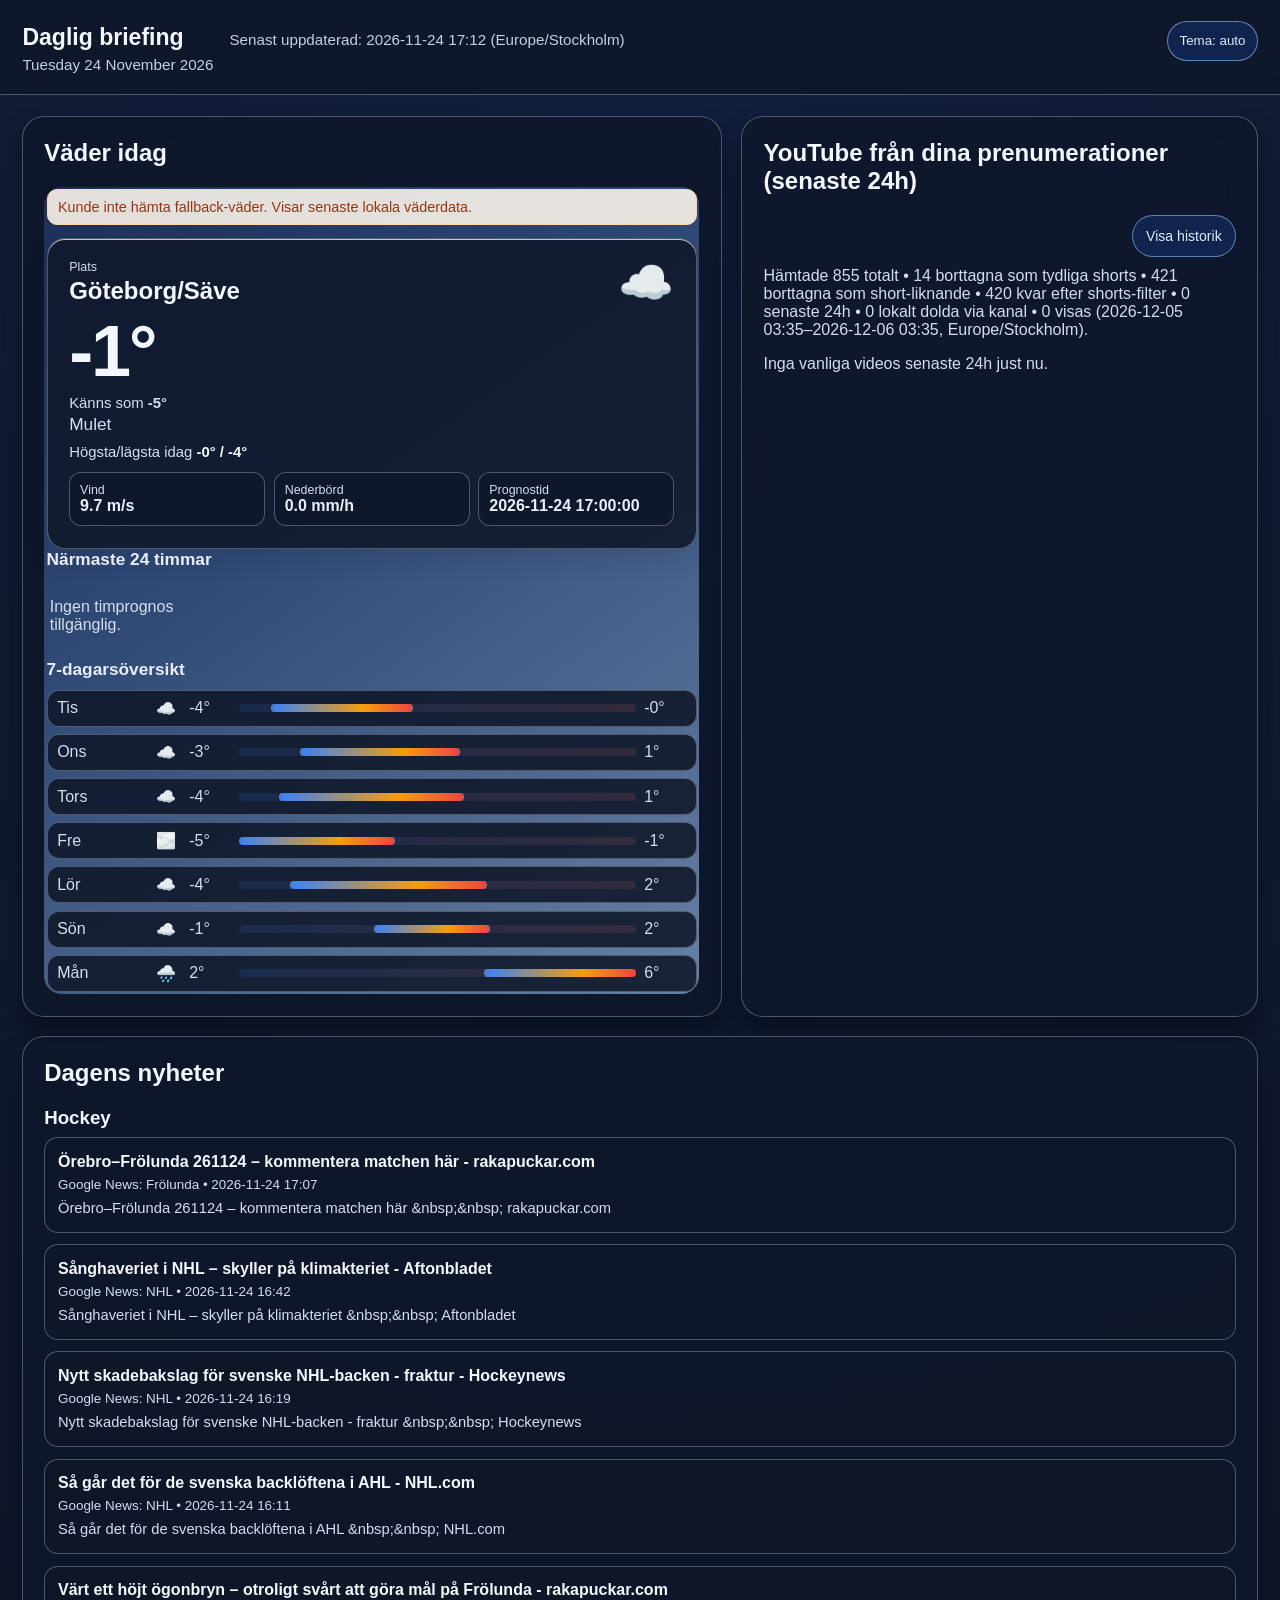
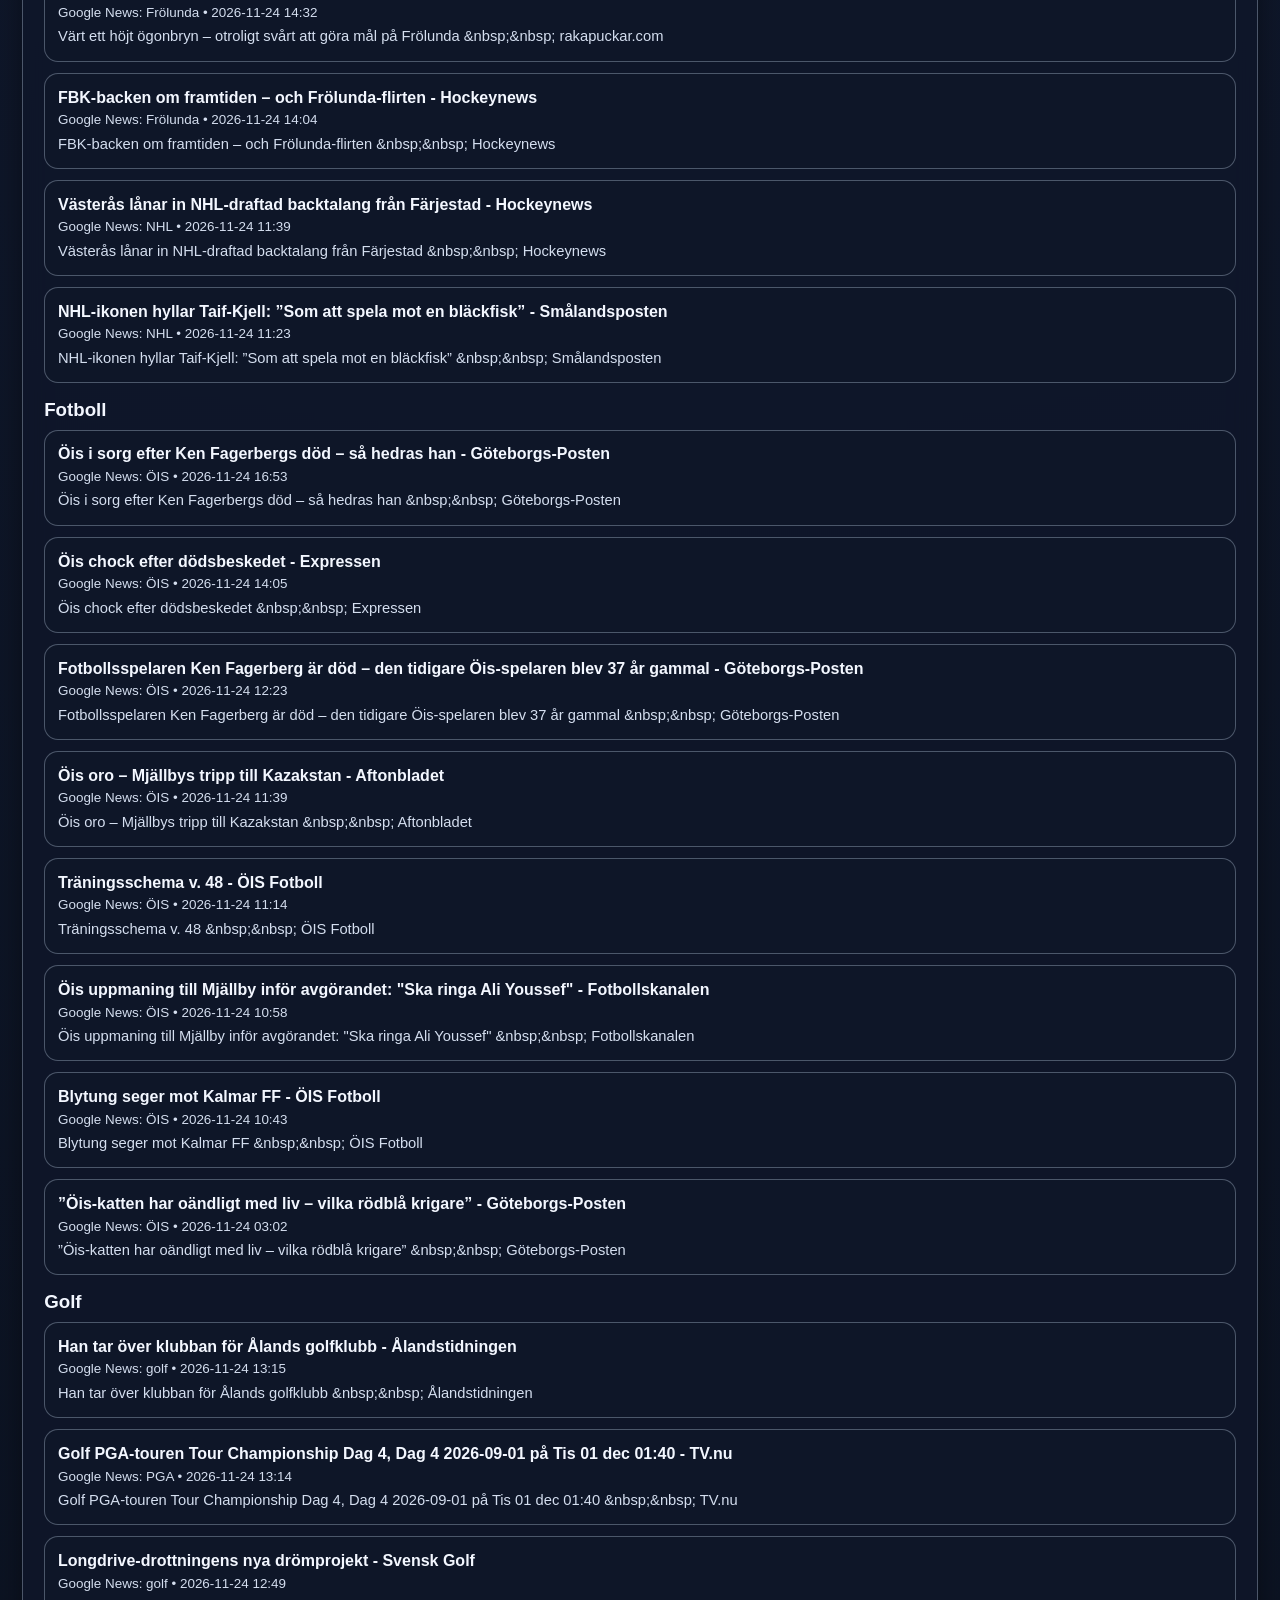
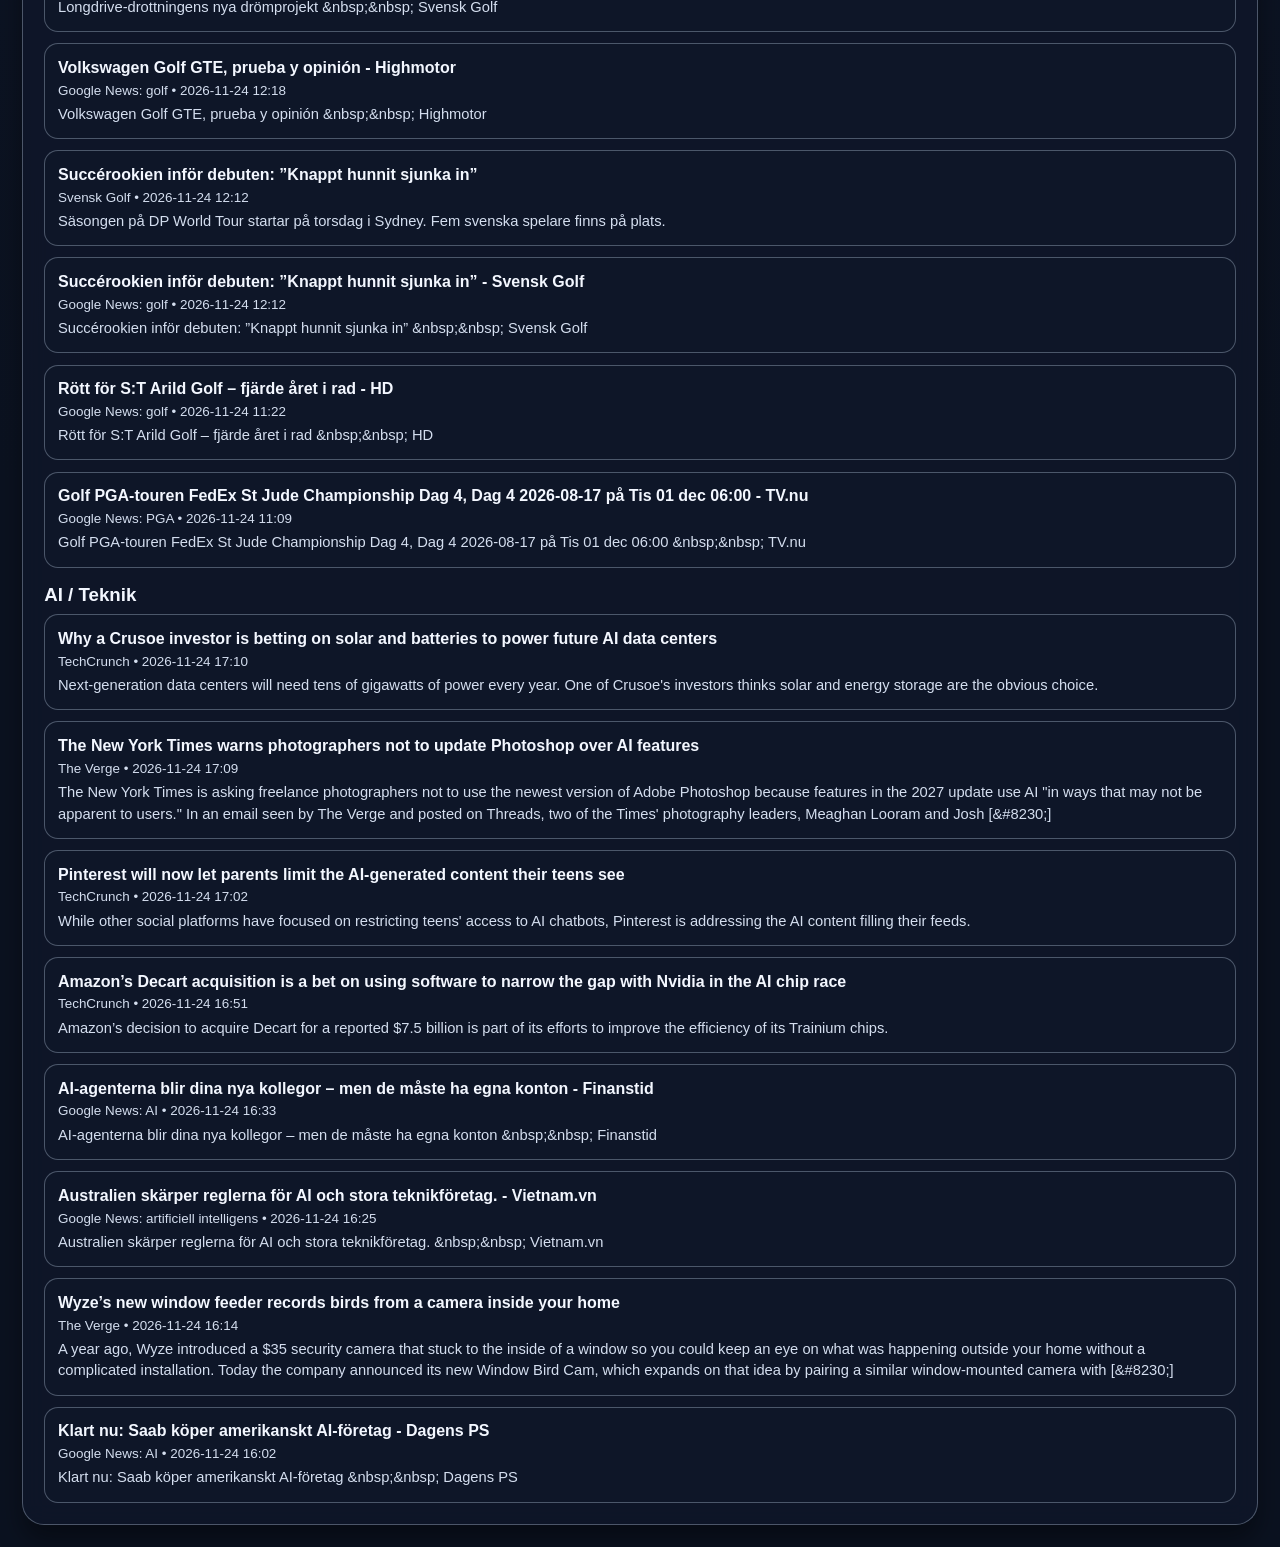
==== commit 3b8e95b3: "chore: update daily briefing" ====
--- a/docs/index.html
+++ b/docs/index.html
@@ -10,9 +10,9 @@
   <header class="topbar">
     <div>
       <h1>Daglig briefing</h1>
-      <p>Monday 23 November 2026</p>
+      <p>Tuesday 24 November 2026</p>
     </div>
-    <div class="updated">Senast uppdaterad: 2026-11-23 17:22 (Europe/Stockholm)</div>
+    <div class="updated">Senast uppdaterad: 2026-11-24 17:12 (Europe/Stockholm)</div>
   </header>
 
   <main class="container">
@@ -30,17 +30,17 @@
           <div class="weather-icon" id="weather-icon" aria-hidden="true">⛅</div>
         </div>
         <div class="weather-temp-wrap">
-          <div class="weather-temp" id="weather-temp">0.7°</div>
-          <p class="weather-temp-note">Känns som <strong id="weather-feels-like">-4.2°</strong></p>
+          <div class="weather-temp" id="weather-temp">-1.0°</div>
+          <p class="weather-temp-note">Känns som <strong id="weather-feels-like">-5.0°</strong></p>
         </div>
         <p class="weather-desc" id="weather-desc">Mulet</p>
         <div class="weather-hero-meta">
-          <span>Högsta/lägsta idag <strong id="weather-hilo">1.5° / -2.7°</strong></span>
+          <span>Högsta/lägsta idag <strong id="weather-hilo">-0.2° / -4.0°</strong></span>
         </div>
         <div class="weather-grid">
-          <div class="metric"><span>Vind</span><strong id="weather-wind">15.8 m/s</strong></div>
+          <div class="metric"><span>Vind</span><strong id="weather-wind">9.7 m/s</strong></div>
           <div class="metric"><span>Nederbörd</span><strong id="weather-precip">Ingen nederbörd just nu</strong></div>
-          <div class="metric"><span>Prognostid</span><strong id="weather-updated">2026-11-23T16:15</strong></div>
+          <div class="metric"><span>Prognostid</span><strong id="weather-updated">2026-11-24T16:00</strong></div>
         </div>
       </div>
 
@@ -54,7 +54,7 @@
         <p class="muted">Laddar dygnsprognos...</p>
       </div>
     </section>
-    <script id="weather-fallback-data" type="application/json">{&quot;location&quot;: &quot;Göteborg/Säve&quot;, &quot;temperature_c&quot;: 0.7, &quot;feels_like_c&quot;: -4.2, &quot;min_c&quot;: -2.7, &quot;max_c&quot;: 1.5, &quot;description&quot;: &quot;Mulet&quot;, &quot;wind_ms&quot;: 15.8, &quot;precip_mm_h&quot;: 0.0, &quot;forecast_time_utc&quot;: &quot;2026-11-23T16:15&quot;, &quot;error&quot;: null}</script>
+    <script id="weather-fallback-data" type="application/json">{&quot;location&quot;: &quot;Göteborg/Säve&quot;, &quot;temperature_c&quot;: -1.0, &quot;feels_like_c&quot;: -5.0, &quot;min_c&quot;: -4.0, &quot;max_c&quot;: -0.2, &quot;description&quot;: &quot;Mulet&quot;, &quot;wind_ms&quot;: 9.7, &quot;precip_mm_h&quot;: 0.0, &quot;forecast_time_utc&quot;: &quot;2026-11-24T16:00&quot;, &quot;error&quot;: null}</script>
     
     </section>
 
@@ -75,7 +75,7 @@
 
     <section class="card">
       <h2>Dagens nyheter</h2>
-      <section class='news-topic'><h3>Hockey</h3><ul class='item-list'><li class='news-item'><a href='https://news.google.com/rss/articles/[base64]?oc=5' target='_blank' rel='noopener noreferrer'>Veckans 3 Svenska Stjärnor: Eriksson Eks kedja dominant - NHL.com</a><div class='meta'>Google News: NHL • 2026-11-23 16:45</div><p class='summary'>Veckans 3 Svenska Stjärnor: Eriksson Eks kedja dominant &amp;nbsp;&amp;nbsp; NHL.com</p></li><li class='news-item'><a href='https://news.google.com/rss/articles/CBMif0FVX3lxTE1nd0Z4WjBTOUxwalZjTmhyRkdvVkJSV1dXbWJhelIycmUteVlRRXBGbmVUMVJmT3hoRGNBdHY5cWtCYWRObUpnMzZ4S19BTG9xVHoyeVZHNkREU0ppRUoxQkJ4TkVnOEc3U3VkNmF6b0lCLVc3SXhheEhRWmtaWUE?oc=5' target='_blank' rel='noopener noreferrer'>Peter Wallin först ut bland Järfällas NHL-exporter - NHL.com</a><div class='meta'>Google News: NHL • 2026-11-23 16:29</div><p class='summary'>Peter Wallin först ut bland Järfällas NHL-exporter &amp;nbsp;&amp;nbsp; NHL.com</p></li><li class='news-item'><a href='https://news.google.com/rss/articles/CBMidEFVX3lxTE5xZnhleEsxekt1UXlqaVRlUEsxbDNBSVl5dnNTMzNDYTRhWlM3V2dqNkNUS3pIRDNNZVVwSW8xVFRmOFExZ1NhWHRVUGh6YnNObGJsNm5ZOGVtemd1TXZ5Y1QwQldvNWdocjB5cE5vbzdlVlc5?oc=5' target='_blank' rel='noopener noreferrer'>Calgary Flames - Pittsburgh Penguins - 25 nov. 2026 - NHL.com</a><div class='meta'>Google News: NHL • 2026-11-23 14:41</div><p class='summary'>Calgary Flames - Pittsburgh Penguins - 25 nov. 2026 &amp;nbsp;&amp;nbsp; NHL.com</p></li><li class='news-item'><a href='https://news.google.com/rss/articles/CBMidEFVX3lxTE1uejJQVWZWNjA0bkR6bUZDbzJvZGtDSEI2d2NaT2VKRW1tSC1Ob0YyTVJnQkp0cDJ0OWFCVkNwc1R6di1PVmZGUnB4VFJmZTNDdmt5T0lqMnJUMjhCT0h6ZUlCVXdVQlVmNGdSSVlBdTFKZU0z?oc=5' target='_blank' rel='noopener noreferrer'>New York Rangers - Buffalo Sabres - 25 nov. 2026 - NHL.com</a><div class='meta'>Google News: New York Rangers • 2026-11-23 14:41</div><p class='summary'>New York Rangers - Buffalo Sabres - 25 nov. 2026 &amp;nbsp;&amp;nbsp; NHL.com</p></li><li class='news-item'><a href='https://news.google.com/rss/articles/CBMidEFVX3lxTFBZNU9hdmstanZQbzA1SVRjN0Jwa1FtT3laTVdGZHRiVFBwOXgzR3lzTTlvbHF2dy16aEJnMnQ3WjBXVnlIdkt0dEJyS2NlT282T0Z5cUJBYU9RTUV2ZEN6RVVidVQwTEFpNzN2bjNsNDk4SmhE?oc=5' target='_blank' rel='noopener noreferrer'>Vancouver Canucks - Detroit Red Wings - 25 nov. 2026 - NHL.com</a><div class='meta'>Google News: NHL • 2026-11-23 14:41</div><p class='summary'>Vancouver Canucks - Detroit Red Wings - 25 nov. 2026 &amp;nbsp;&amp;nbsp; NHL.com</p></li><li class='news-item'><a href='https://www.svt.se/sport/ishockey/berattar-om-drommalet-fintar-upp-sjalvaste-sidney-crosby' target='_blank' rel='noopener noreferrer'>Berättar om drömmålet: ”Fintar upp självaste Sidney Crosby”</a><div class='meta'>SVT Sport • 2026-11-23 14:09</div><p class='summary'>Sidney Crosby gick åt ett håll, John Klingberg åt ett annat. Pang, så var en av säsongens mest spektakulära vändningar i NHL fullbordad. – Det är ett mål som jag alltid kommer minnas, säger SVT:s expert.</p></li><li class='news-item'><a href='https://news.google.com/rss/articles/[base64]?oc=5' target='_blank' rel='noopener noreferrer'>Nattens NHL: Zibanejad förbi Sedin och Hållanders första mål - SvenskaFans.com</a><div class='meta'>Google News: NHL • 2026-11-23 10:33</div><p class='summary'>Nattens NHL: Zibanejad förbi Sedin och Hållanders första mål &amp;nbsp;&amp;nbsp; SvenskaFans.com</p></li><li class='news-item'><a href='https://news.google.com/rss/articles/CBMiiAFBVV95cUxOVk43aFVMcjIzRnJFdGktempFVFpuV1dfMEROaXR5dXR1VGtCc0JWZE1yTXhKYUZpaWJPSl9YQUF2VC01bEVnNkdYZWN2cno2Q1hhUDZiNnFNcm5Gb2EzdVJwR2t0YVRDaG9weTdZOFNfTG4yYjVQZEU3WjFwLU1YMXRicy11UlR1?oc=5' target='_blank' rel='noopener noreferrer'>På svenska: Blake avslutar läckert - NHL.com</a><div class='meta'>Google News: NHL • 2026-11-23 09:54</div><p class='summary'>På svenska: Blake avslutar läckert &amp;nbsp;&amp;nbsp; NHL.com</p></li></ul></section><section class='news-topic'><h3>Fotboll</h3><ul class='item-list'><li class='news-item'><a href='https://news.google.com/rss/articles/[base64]?oc=5' target='_blank' rel='noopener noreferrer'>”Det blir väldigt spännande och avgörande match mellan Örgryte och Kalmar” – Hamrén hoppas ÖIS tar kvalplatsen - Bollsvenskan</a><div class='meta'>Google News: ÖIS • 2026-11-23 14:40</div><p class='summary'>”Det blir väldigt spännande och avgörande match mellan Örgryte och Kalmar” – Hamrén hoppas ÖIS tar kvalplatsen &amp;nbsp;&amp;nbsp; Bollsvenskan</p></li><li class='news-item'><a href='https://news.google.com/rss/articles/CBMiaEFVX3lxTFBCeVdaajZGckFER0E3RzRqR3RFZTdkOXdVN2VhYi03cDRyUGlXX2VuYmNhQWZoRDJhalNQeVAyYzEtN3hxejA0czJxaVgxQmlTSWRRQXNJbFNZaXIwcmpiM2xxMktSdW41?oc=5' target='_blank' rel='noopener noreferrer'>Truppen mot Kalmar FF - ÖIS Fotboll</a><div class='meta'>Google News: ÖIS • 2026-11-23 12:19</div><p class='summary'>Truppen mot Kalmar FF &amp;nbsp;&amp;nbsp; ÖIS Fotboll</p></li><li class='news-item'><a href='https://news.google.com/rss/articles/[base64]?oc=5' target='_blank' rel='noopener noreferrer'>Öis inför rysaren: &quot;Då tror jag mycket av pressen släpper&quot; - Fotbollskanalen</a><div class='meta'>Google News: ÖIS • 2026-11-23 11:41</div><p class='summary'>Öis inför rysaren: &quot;Då tror jag mycket av pressen släpper&quot; &amp;nbsp;&amp;nbsp; Fotbollskanalen</p></li><li class='news-item'><a href='https://news.google.com/rss/articles/[base64]?oc=5' target='_blank' rel='noopener noreferrer'>Öis prognos: 9–11 miljoner i överskott – omsättning över 80 miljoner: ”Det här är ett historiskt bra resultat” – Johansson - Bollsvenskan</a><div class='meta'>Google News: ÖIS • 2026-11-23 09:40</div><p class='summary'>Öis prognos: 9–11 miljoner i överskott – omsättning över 80 miljoner: ”Det här är ett historiskt bra resultat” – Johansson &amp;nbsp;&amp;nbsp; Bollsvenskan</p></li><li class='news-item'><a href='https://news.google.com/rss/articles/[base64]?oc=5' target='_blank' rel='noopener noreferrer'>Öis stora miljonjubel – mitt i sportsliga krisen: ”Historiskt bra” - Göteborgs-Posten</a><div class='meta'>Google News: ÖIS • 2026-11-23 06:18</div><p class='summary'>Öis stora miljonjubel – mitt i sportsliga krisen: ”Historiskt bra” &amp;nbsp;&amp;nbsp; Göteborgs-Posten</p></li><li class='news-item'><a href='https://news.google.com/rss/articles/CBMieEFVX3lxTFBjTDdKcEZqMXlMUVlYSnZzOEhVX1FhSUtFNV9oS1VncmhQR3hEM3lsTlVYVi1wZlBqTEdUamhiamJYN2VOUk14V0ZYTHpzZHdBRGdBMmE3YncyY2Y2NmJtY2RBZTRiWUZEb2x6aUg5TFpnYXFYbkM4Tw?oc=5' target='_blank' rel='noopener noreferrer'>Inför Örgryte IS - Kalmar FF - SvenskaFans.com</a><div class='meta'>Google News: ÖIS • 2026-11-22 21:51</div><p class='summary'>Inför Örgryte IS - Kalmar FF &amp;nbsp;&amp;nbsp; SvenskaFans.com</p></li><li class='news-item'><a href='https://news.google.com/rss/articles/[base64]?oc=5' target='_blank' rel='noopener noreferrer'>Tackades av: ”Harhört rykten om Öis” - Aftonbladet</a><div class='meta'>Google News: ÖIS • 2026-11-22 18:02</div><p class='summary'>Tackades av: ”Harhört rykten om Öis” &amp;nbsp;&amp;nbsp; Aftonbladet</p></li><li class='news-item'><a href='https://news.google.com/rss/articles/[base64]?oc=5' target='_blank' rel='noopener noreferrer'>”Att man ska fortsätta tro – därför är vi här nu” – Ascone inför BP: HBK ikapp Öis, en bakom Degerfors - Bollsvenskan</a><div class='meta'>Google News: ÖIS • 2026-11-22 15:20</div><p class='summary'>”Att man ska fortsätta tro – därför är vi här nu” – Ascone inför BP: HBK ikapp Öis, en bakom Degerfors &amp;nbsp;&amp;nbsp; Bollsvenskan</p></li></ul></section><section class='news-topic'><h3>Golf</h3><ul class='item-list'><li class='news-item'><a href='https://news.google.com/rss/articles/[base64]?oc=5' target='_blank' rel='noopener noreferrer'>Nattgolfservice – en unik ny upplevelse lanserad på Long Thanh Golf Course. - Vietnam.vn</a><div class='meta'>Google News: golf • 2026-11-23 16:27</div><p class='summary'>Nattgolfservice – en unik ny upplevelse lanserad på Long Thanh Golf Course. &amp;nbsp;&amp;nbsp; Vietnam.vn</p></li><li class='news-item'><a href='https://news.google.com/rss/articles/CBMickFVX3lxTE1rYndUWVROLUJRV0xqM2Y5Q2pOdTZLbExsTmRkeVhkeWVjUHhwcTdjbUVYNlNvdmxPcmR0NUVzc1lqZ0dFcGp5aXpWdXJDMHBzYkhkTjZ1S2ZSMlk3cE41b2ZwYVNLVGFHYnNOMXVzVmhVUQ?oc=5' target='_blank' rel='noopener noreferrer'>Veckans golf på TV 23-29 november - tider och svenskar - TVmatchen.nu</a><div class='meta'>Google News: golf • 2026-11-23 14:10</div><p class='summary'>Veckans golf på TV 23-29 november - tider och svenskar &amp;nbsp;&amp;nbsp; TVmatchen.nu</p></li><li class='news-item'><a href='https://news.google.com/rss/articles/CBMibkFVX3lxTE0ybzh0Q2dWOVFiU3FBZVNUd1pmS1RvYmZKclJTY2NGNmctczhmSU1NZzJlZ1BOSWx0WGJrZmJyRGxmUVFmSWQ4MC10UEU3X3Zza191TTRyTDRhWkJnRmpXUklBREdFSDJWYmRROUJB?oc=5' target='_blank' rel='noopener noreferrer'>Nedbank Golf Challenge TV &amp; Stream | TV-tid, kanal - TVmatchen.nu</a><div class='meta'>Google News: golf • 2026-11-23 13:41</div><p class='summary'>Nedbank Golf Challenge TV &amp; Stream | TV-tid, kanal &amp;nbsp;&amp;nbsp; TVmatchen.nu</p></li><li class='news-item'><a href='https://news.google.com/rss/articles/[base64]?oc=5' target='_blank' rel='noopener noreferrer'>Öppningsceremoni för 2026 års nationella golfmästerskap - VinFast Cup, 10:e nationella sportspelen - Vietnam.vn</a><div class='meta'>Google News: golf • 2026-11-23 12:50</div><p class='summary'>Öppningsceremoni för 2026 års nationella golfmästerskap - VinFast Cup, 10:e nationella sportspelen &amp;nbsp;&amp;nbsp; Vietnam.vn</p></li><li class='news-item'><a href='https://www.svenskgolf.se/nyheter/rockstars-hyllning-till-golfens-vagga-i-gta6/' target='_blank' rel='noopener noreferrer'>Rockstars hyllning till golfens vagga i GTA6</a><div class='meta'>Svensk Golf • 2026-11-23 12:48</div><p class='summary'>Tydliga hintar och ledtrådar till nedlagd klassisk skotsk bana.</p></li><li class='news-item'><a href='https://news.google.com/rss/articles/[base64]?oc=5' target='_blank' rel='noopener noreferrer'>JJ Spaun vinner Dunlop Phoenix med åtta slags försprung – det är hans vinnarbag - www.golfpost.com</a><div class='meta'>Google News: golf • 2026-11-23 11:47</div><p class='summary'>JJ Spaun vinner Dunlop Phoenix med åtta slags försprung – det är hans vinnarbag &amp;nbsp;&amp;nbsp; www.golfpost.com</p></li><li class='news-item'><a href='https://www.svenskgolf.se/nyheter/slutkommenterat-for-bergman-och-hjalmarsson/' target='_blank' rel='noopener noreferrer'>Slutkommenterat för Bergman och Hjalmarsson</a><div class='meta'>Svensk Golf • 2026-11-23 11:35</div><p class='summary'>Den populära duon lämnar över mikrofonerna efter många år som LPGA-kommentatorer.</p></li><li class='news-item'><a href='https://news.google.com/rss/articles/CBMihAFBVV95cUxNc2lMbnhJZEpCckUzQ1p1RkVaQmVQUFY5LWdXRGJKdnloZ0VBMkFxRTNPS3JqMVN0empVUmJXUlFROUNJQ1l5TVNlUVZIaVdzTWh1NzhOdzg5WlhUYjZOTkp2czFRYXVwZWtRdk1INXRUejJLWkZTSEh3ZlFTcmdPM3dOcXg?oc=5' target='_blank' rel='noopener noreferrer'>Slutkommenterat för Bergman och Hjalmarsson - Svensk Golf</a><div class='meta'>Google News: golf • 2026-11-23 11:35</div><p class='summary'>Slutkommenterat för Bergman och Hjalmarsson &amp;nbsp;&amp;nbsp; Svensk Golf</p></li></ul></section><section class='news-topic'><h3>AI / Teknik</h3><ul class='item-list'><li class='news-item'><a href='https://techcrunch.com/2026/11/23/crowdstrike-to-acquire-zscaler-for-44-billion/' target='_blank' rel='noopener noreferrer'>CrowdStrike to acquire Zscaler for $44 billion</a><div class='meta'>TechCrunch • 2026-11-23 17:20</div><p class='summary'>The cybersecurity giant said that the deal to buy Zscaler, which provides zero-trust products to large enterprises, will better equip their customers to use AI agents.</p></li><li class='news-item'><a href='https://www.theverge.com/tech/1040069/jensen-huang-return-elon-musk-sam-altman-yay' target='_blank' rel='noopener noreferrer'>Tech leaders are celebrating Jensen Huang’s return</a><div class='meta'>The Verge • 2026-11-23 17:14</div><p class='summary'>Let&#x27;s say you&#x27;re Jensen Huang. You (allegedly) cheated on your wife with an alleged Chinese spy, allegedly had an affair with not one, but two subordinates, and (allegedly!) &quot;terrorized&quot; your employees, a series of indiscretions that led to your ouster from what was once the world&#x27;s most valuable company. (The stock price has recently taken [&amp;#8230;]</p></li><li class='news-item'><a href='https://news.google.com/rss/articles/CBMie0FVX3lxTE5jZTFDUzNpanpxemljTFdQeEFFems5bGRPSjc2MXVEUWJhNk5lNUc1RXY3M3R2RUp0T0swR0l6MWF3OGp5dng1SHNjNjR5R0M1a0xnUm14UlJFaDFiMkYzd0hsLXg1cTlFNGVtd0RidlEtdHJib3FLOHVlTQ?oc=5' target='_blank' rel='noopener noreferrer'>Elva dagar som skakade Nvidia – och AI-sektorn - DI</a><div class='meta'>Google News: AI • 2026-11-23 17:11</div><p class='summary'>Elva dagar som skakade Nvidia – och AI-sektorn &amp;nbsp;&amp;nbsp; DI</p></li><li class='news-item'><a href='https://news.google.com/rss/articles/CBMiZkFVX3lxTE1mUExKelJ5bzZLYkRKZmthbFM4XzlsYk5YRDdfQXYwMEpIa1E0S3VhQ1dkYzR6T3A1bVQyaVZHTmpIbGc4VS1iX3VneWRmaGNtRElYUjg4TW5pTFNMSnQ4QnFUbmh3QQ?oc=5' target='_blank' rel='noopener noreferrer'>Anthropic inte med på AI-festen - DI</a><div class='meta'>Google News: AI • 2026-11-23 17:03</div><p class='summary'>Anthropic inte med på AI-festen &amp;nbsp;&amp;nbsp; DI</p></li><li class='news-item'><a href='https://news.google.com/rss/articles/[base64]?oc=5' target='_blank' rel='noopener noreferrer'>Hur kan skapare av digitalt innehåll göra en verklig skillnad och skapa verkligt värde i AI:s tidsålder? - Vietnam.vn</a><div class='meta'>Google News: artificiell intelligens • 2026-11-23 16:47</div><p class='summary'>Hur kan skapare av digitalt innehåll göra en verklig skillnad och skapa verkligt värde i AI:s tidsålder? &amp;nbsp;&amp;nbsp; Vietnam.vn</p></li><li class='news-item'><a href='https://news.google.com/rss/articles/[base64]?oc=5' target='_blank' rel='noopener noreferrer'>Novartis vd: Techbolagen har fel – AI kommer inte bota cancer inom ett årtionde - Realtid</a><div class='meta'>Google News: AI • 2026-11-23 16:44</div><p class='summary'>Novartis vd: Techbolagen har fel – AI kommer inte bota cancer inom ett årtionde &amp;nbsp;&amp;nbsp; Realtid</p></li><li class='news-item'><a href='https://news.google.com/rss/articles/[base64]?oc=5' target='_blank' rel='noopener noreferrer'>Världens första AI-fånge ska locka fler till Kriminalvården - SVT Nyheter</a><div class='meta'>Google News: AI • 2026-11-23 16:39</div><p class='summary'>Världens första AI-fånge ska locka fler till Kriminalvården &amp;nbsp;&amp;nbsp; SVT Nyheter</p></li><li class='news-item'><a href='https://news.google.com/rss/articles/[base64]?oc=5' target='_blank' rel='noopener noreferrer'>AI-beviset för Riemannhypotesen håller – men vem får en miljon dollar? - Dagens PS</a><div class='meta'>Google News: AI • 2026-11-23 16:35</div><p class='summary'>AI-beviset för Riemannhypotesen håller – men vem får en miljon dollar? &amp;nbsp;&amp;nbsp; Dagens PS</p></li></ul></section>
+      <section class='news-topic'><h3>Hockey</h3><ul class='item-list'><li class='news-item'><a href='https://news.google.com/rss/articles/CBMieEFVX3lxTFB5TE9tejNPR0xDbjVKM3pTTzIwa1Y2TUhnWjI2TS14Zm1BYy15eUsySGRoQ2M5M3BaOFRwYUZaYkhFdlZJbG9tNGt6TEx3Y0RZTHMtNDQ4TnBXNUE0ZjA1NmQtVWc2WWZuNjhOLXh4a09MT2RjWlJyUg?oc=5' target='_blank' rel='noopener noreferrer'>Örebro–Frölunda 261124 – kommentera matchen här - rakapuckar.com</a><div class='meta'>Google News: Frölunda • 2026-11-24 17:07</div><p class='summary'>Örebro–Frölunda 261124 – kommentera matchen här &amp;nbsp;&amp;nbsp; rakapuckar.com</p></li><li class='news-item'><a href='https://news.google.com/rss/articles/[base64]?oc=5' target='_blank' rel='noopener noreferrer'>Sånghaveriet i NHL – skyller på klimakteriet - Aftonbladet</a><div class='meta'>Google News: NHL • 2026-11-24 16:42</div><p class='summary'>Sånghaveriet i NHL – skyller på klimakteriet &amp;nbsp;&amp;nbsp; Aftonbladet</p></li><li class='news-item'><a href='https://news.google.com/rss/articles/CBMihAFBVV95cUxNWkVCcGR2ODZkNm9mbmliTG8weVB4ajZEcnd3Z3hWZ0FyUWY3UlFZWXFodnYtdmUwTG1rNl93SWdKV2wybkhDS1RXZHBIX0NJRkZqYlBIb1I5bzNRaFEzcGVRZUE3RmhoX1JvcnVrRVo2NGZaRjdja3R1X0VOVnZ2dVJYbXE?oc=5' target='_blank' rel='noopener noreferrer'>Nytt skadebakslag för svenske NHL-backen - fraktur - Hockeynews</a><div class='meta'>Google News: NHL • 2026-11-24 16:19</div><p class='summary'>Nytt skadebakslag för svenske NHL-backen - fraktur &amp;nbsp;&amp;nbsp; Hockeynews</p></li><li class='news-item'><a href='https://news.google.com/rss/articles/CBMifkFVX3lxTE9ZSUs3UnRPMU90bF84bTlTZHFRR3llRThGNVgwNklhSEJObkhGaEtHTV9zQ2tNaTdSa3lMU29LRTh5VE5FRDROY25PREpldDdjeXJIUjROZGxCV3RPT1F5dVF2ajVybVAxZVctaVd4blozUEs3V29SWHhjVjJIUQ?oc=5' target='_blank' rel='noopener noreferrer'>Så går det för de svenska backlöftena i AHL - NHL.com</a><div class='meta'>Google News: NHL • 2026-11-24 16:11</div><p class='summary'>Så går det för de svenska backlöftena i AHL &amp;nbsp;&amp;nbsp; NHL.com</p></li><li class='news-item'><a href='https://news.google.com/rss/articles/CBMijwFBVV95cUxPOUxyRzNRbUJnbEVYUkhudjRvajIyNzNsRzMzNkUxeGNmNnEwaW12ZnI2Wi1SZDZFVm1PakVWYTdDUnNoallXeHNPZTJ0Z21vVUdNM2tzc3JSWWR4czNMZi1EWUotVXF4SXNpMHZSaTF4djlCRFVTNUVZdUg5R0JKYUtKeV9vSEc5TzVkUmQxRQ?oc=5' target='_blank' rel='noopener noreferrer'>Värt ett höjt ögonbryn – otroligt svårt att göra mål på Frölunda - rakapuckar.com</a><div class='meta'>Google News: Frölunda • 2026-11-24 14:32</div><p class='summary'>Värt ett höjt ögonbryn – otroligt svårt att göra mål på Frölunda &amp;nbsp;&amp;nbsp; rakapuckar.com</p></li><li class='news-item'><a href='https://news.google.com/rss/articles/CBMif0FVX3lxTE9IUEF4SkExR0dkUDF4cTBScHU2WVhRWDVBWk90TTNQVnBIenNzY3Q1emljdlRudWRFYXNmalNtWUxyWkJlY0R2WEw0UmNVSDRCOTEwdUROa2dsVWlMeHBLRW1nbFVEU3dwWVhHeVppNE5GWXJpZkJHT3ROWG5GTG8?oc=5' target='_blank' rel='noopener noreferrer'>FBK-backen om framtiden – och Frölunda-flirten - Hockeynews</a><div class='meta'>Google News: Frölunda • 2026-11-24 14:04</div><p class='summary'>FBK-backen om framtiden – och Frölunda-flirten &amp;nbsp;&amp;nbsp; Hockeynews</p></li><li class='news-item'><a href='https://news.google.com/rss/articles/CBMijgFBVV95cUxNMHlYVDdKemZBSTduYjRsUzBnaUtzLVp1amY1VDgtOWtOS0ZnNVJZTVlVTEZWdy1seTAyUDZEMWd6LUZEYkJtbGV3U1NJendUTU1XRUhXc2pLZjFlSlhVVHJ2aEY4RkR5d3JSRmdweHhSUV9XblYxVHZoZ1VNa09VaUNSa0NlY3hPNlkxQ3FB?oc=5' target='_blank' rel='noopener noreferrer'>Västerås lånar in NHL-draftad backtalang från Färjestad - Hockeynews</a><div class='meta'>Google News: NHL • 2026-11-24 11:39</div><p class='summary'>Västerås lånar in NHL-draftad backtalang från Färjestad &amp;nbsp;&amp;nbsp; Hockeynews</p></li><li class='news-item'><a href='https://news.google.com/rss/articles/CBMijgFBVV95cUxNbm82eGgwRktFeEc4clZ3Q0o3SFBXa3FLWkVTdjB4ZXhmQk8xUEZ6ckQ4c2F3dG1oeWcxMXN6QkYySEpObTJMOUJhRHlTbnFKUlAwNnNhSVQ1bmEyZ0pYdzBkMV9fUGxrS01EOXhpM1FBSDFXaHBZZ0RGZDZwWlZXVWhCSm5CQ2lhNnpfNVZR?oc=5' target='_blank' rel='noopener noreferrer'>NHL-ikonen hyllar Taif-Kjell: ”Som att spela mot en bläckfisk” - Smålandsposten</a><div class='meta'>Google News: NHL • 2026-11-24 11:23</div><p class='summary'>NHL-ikonen hyllar Taif-Kjell: ”Som att spela mot en bläckfisk” &amp;nbsp;&amp;nbsp; Smålandsposten</p></li></ul></section><section class='news-topic'><h3>Fotboll</h3><ul class='item-list'><li class='news-item'><a href='https://news.google.com/rss/articles/[base64]?oc=5' target='_blank' rel='noopener noreferrer'>Öis i sorg efter Ken Fagerbergs död – så hedras han - Göteborgs-Posten</a><div class='meta'>Google News: ÖIS • 2026-11-24 16:53</div><p class='summary'>Öis i sorg efter Ken Fagerbergs död – så hedras han &amp;nbsp;&amp;nbsp; Göteborgs-Posten</p></li><li class='news-item'><a href='https://news.google.com/rss/articles/[base64]?oc=5' target='_blank' rel='noopener noreferrer'>Öis chock efter dödsbeskedet - Expressen</a><div class='meta'>Google News: ÖIS • 2026-11-24 14:05</div><p class='summary'>Öis chock efter dödsbeskedet &amp;nbsp;&amp;nbsp; Expressen</p></li><li class='news-item'><a href='https://news.google.com/rss/articles/[base64]?oc=5' target='_blank' rel='noopener noreferrer'>Fotbollsspelaren Ken Fagerberg är död – den tidigare Öis-spelaren blev 37 år gammal - Göteborgs-Posten</a><div class='meta'>Google News: ÖIS • 2026-11-24 12:23</div><p class='summary'>Fotbollsspelaren Ken Fagerberg är död – den tidigare Öis-spelaren blev 37 år gammal &amp;nbsp;&amp;nbsp; Göteborgs-Posten</p></li><li class='news-item'><a href='https://news.google.com/rss/articles/[base64]?oc=5' target='_blank' rel='noopener noreferrer'>Öis oro – Mjällbys tripp till Kazakstan - Aftonbladet</a><div class='meta'>Google News: ÖIS • 2026-11-24 11:39</div><p class='summary'>Öis oro – Mjällbys tripp till Kazakstan &amp;nbsp;&amp;nbsp; Aftonbladet</p></li><li class='news-item'><a href='https://news.google.com/rss/articles/CBMiY0FVX3lxTE9Kc2R2Y0h2bjBnRXBKVmJKN0N2RjlHTmkyOWVpdm4xVlUzY3FwSHpJVWEyQTRSU0lORkdpNFB4MUw2YTg2ZF8zM2JVVVNWRXg1bjJuSF9YaVlUMTRoN1Z1d0p2OA?oc=5' target='_blank' rel='noopener noreferrer'>Träningsschema v. 48 - ÖIS Fotboll</a><div class='meta'>Google News: ÖIS • 2026-11-24 11:14</div><p class='summary'>Träningsschema v. 48 &amp;nbsp;&amp;nbsp; ÖIS Fotboll</p></li><li class='news-item'><a href='https://news.google.com/rss/articles/[base64]?oc=5' target='_blank' rel='noopener noreferrer'>Öis uppmaning till Mjällby inför avgörandet: &quot;Ska ringa Ali Youssef&quot; - Fotbollskanalen</a><div class='meta'>Google News: ÖIS • 2026-11-24 10:58</div><p class='summary'>Öis uppmaning till Mjällby inför avgörandet: &quot;Ska ringa Ali Youssef&quot; &amp;nbsp;&amp;nbsp; Fotbollskanalen</p></li><li class='news-item'><a href='https://news.google.com/rss/articles/CBMibkFVX3lxTE9TSjBrbXBlaC1Fd0tsSE1oRjNyQlZCbkhIdmxRMTlEQjNhR3ZoZlk3TGctYTYteDlqLUZiLTVJOU5seVhvUlN3THZobGRJbVhneFJtTXgwT1JNbVkwQzBhY3JJRFpRT3M5bGlKb0NB?oc=5' target='_blank' rel='noopener noreferrer'>Blytung seger mot Kalmar FF - ÖIS Fotboll</a><div class='meta'>Google News: ÖIS • 2026-11-24 10:43</div><p class='summary'>Blytung seger mot Kalmar FF &amp;nbsp;&amp;nbsp; ÖIS Fotboll</p></li><li class='news-item'><a href='https://news.google.com/rss/articles/[base64]?oc=5' target='_blank' rel='noopener noreferrer'>”Öis-katten har oändligt med liv – vilka rödblå krigare” - Göteborgs-Posten</a><div class='meta'>Google News: ÖIS • 2026-11-24 03:02</div><p class='summary'>”Öis-katten har oändligt med liv – vilka rödblå krigare” &amp;nbsp;&amp;nbsp; Göteborgs-Posten</p></li></ul></section><section class='news-topic'><h3>Golf</h3><ul class='item-list'><li class='news-item'><a href='https://news.google.com/rss/articles/[base64]?oc=5' target='_blank' rel='noopener noreferrer'>Han tar över klubban för Ålands golfklubb - Ålandstidningen</a><div class='meta'>Google News: golf • 2026-11-24 13:15</div><p class='summary'>Han tar över klubban för Ålands golfklubb &amp;nbsp;&amp;nbsp; Ålandstidningen</p></li><li class='news-item'><a href='https://news.google.com/rss/articles/CBMic0FVX3lxTE81ZU5sYmpmbTRvODJjMTVBTmFyWUhobDNDN1cyLWRDQ2M1eFQ2bGtwZmhXVUE1alNCWHFsRHBlVlFJVUdaNTRHNl9oYmJJN0RzTjNEb2E4UDNnakRFUWR2Vm1VR1lrRnVxZWZnbTQ4YU0yR2s?oc=5' target='_blank' rel='noopener noreferrer'>Golf PGA-touren Tour Championship Dag 4, Dag 4 2026-09-01 på Tis 01 dec 01:40 - TV.nu</a><div class='meta'>Google News: PGA • 2026-11-24 13:14</div><p class='summary'>Golf PGA-touren Tour Championship Dag 4, Dag 4 2026-09-01 på Tis 01 dec 01:40 &amp;nbsp;&amp;nbsp; TV.nu</p></li><li class='news-item'><a href='https://news.google.com/rss/articles/CBMifkFVX3lxTE9vRXg4UUlTUS1EQkV0QnhqeFEtWXl0a2VWSzlEMHk3ODRFT1VtYmpOUXFYVU4yY0hfUXIyOVUtTmpYTXV2NjhIN0FNQ0dZeWNJS0dqRVM5d1ZEV2VUR3ZlSU5GMmpGV1BXelFEQm0wVlc1aUgxTEF4a2lhblIxUQ?oc=5' target='_blank' rel='noopener noreferrer'>Longdrive-drottningens nya drömprojekt - Svensk Golf</a><div class='meta'>Google News: golf • 2026-11-24 12:49</div><p class='summary'>Longdrive-drottningens nya drömprojekt &amp;nbsp;&amp;nbsp; Svensk Golf</p></li><li class='news-item'><a href='https://news.google.com/rss/articles/CBMigAFBVV95cUxQVkV5djMwUGRuVVBmaFpULUhNOUh5dHlRQWRkMnlOamZzUE03RVZvaHBqZHBtemhxV2hHbnJ4Nm5JbTRTMHVQVlYtckY2VndGUTNydzJfY0JqZmEyaktLLUpCM1JvYTdVMUR3cDdvY3VjdGRvMWJwbVhjRk5TOUY3NA?oc=5' target='_blank' rel='noopener noreferrer'>Volkswagen Golf GTE, prueba y opinión - Highmotor</a><div class='meta'>Google News: golf • 2026-11-24 12:18</div><p class='summary'>Volkswagen Golf GTE, prueba y opinión &amp;nbsp;&amp;nbsp; Highmotor</p></li><li class='news-item'><a href='https://www.svenskgolf.se/tournytt/succerookien-infor-debuten-knappt-hunnit-sjunka-in/' target='_blank' rel='noopener noreferrer'>Succérookien inför debuten: ”Knappt hunnit sjunka in”</a><div class='meta'>Svensk Golf • 2026-11-24 12:12</div><p class='summary'>Säsongen på DP World Tour startar på torsdag i Sydney. Fem svenska spelare finns på plats.</p></li><li class='news-item'><a href='https://news.google.com/rss/articles/CBMijwFBVV95cUxQRDBYS0RISkk5azg0NjYyT1oteEFGaTJFTWVncWxaMzZYcThCTWtCeHpiOEp6UjF4YXNQeUhXMzdFT293X29PdmgyTmJnYXZTeVZONDJJR0l0UVF3c1h0c3FIOGotclV3NHZVSnd2VTZkOW9rTWdoaW91bWgweENET2F5dllVSF9EMXpnbmVDZw?oc=5' target='_blank' rel='noopener noreferrer'>Succérookien inför debuten: ”Knappt hunnit sjunka in” - Svensk Golf</a><div class='meta'>Google News: golf • 2026-11-24 12:12</div><p class='summary'>Succérookien inför debuten: ”Knappt hunnit sjunka in” &amp;nbsp;&amp;nbsp; Svensk Golf</p></li><li class='news-item'><a href='https://news.google.com/rss/articles/CBMifkFVX3lxTFBRb0o4WFBaVFVqMjg1SHNVN0xvMmpqM0wxekhMMGlsWnlkRUhIeFpMMi1BRV9qS0tKVTZObmx0NDRra2FTSkE2YkNNaUNmRGtFNWJxd05CVTA2WUJqQkVQMDhfN0paNjl5c0tQeVdtVUhfSWpyUHdNZzhHbUdZZw?oc=5' target='_blank' rel='noopener noreferrer'>Rött för S:T Arild Golf – fjärde året i rad - HD</a><div class='meta'>Google News: golf • 2026-11-24 11:22</div><p class='summary'>Rött för S:T Arild Golf – fjärde året i rad &amp;nbsp;&amp;nbsp; HD</p></li><li class='news-item'><a href='https://news.google.com/rss/articles/CBMic0FVX3lxTE9GRGhLelktN3hPb0t0emU2SF9ZWkNhaFBoRS1sby1ZenJJM0lHR2JkOEszZHRuRnJXdmo0SjFmVUZTZEdKUENyTjBhY3ZUR2tGMm1pRG1kRE1iVG1hek5wWjJWZ3hDeFRBQ0hfR3FMZEszams?oc=5' target='_blank' rel='noopener noreferrer'>Golf PGA-touren FedEx St Jude Championship Dag 4, Dag 4 2026-08-17 på Tis 01 dec 06:00 - TV.nu</a><div class='meta'>Google News: PGA • 2026-11-24 11:09</div><p class='summary'>Golf PGA-touren FedEx St Jude Championship Dag 4, Dag 4 2026-08-17 på Tis 01 dec 06:00 &amp;nbsp;&amp;nbsp; TV.nu</p></li></ul></section><section class='news-topic'><h3>AI / Teknik</h3><ul class='item-list'><li class='news-item'><a href='https://techcrunch.com/2026/11/24/why-a-crusoe-investor-is-betting-on-solar-and-batteries-to-power-future-ai-data-centers/' target='_blank' rel='noopener noreferrer'>Why a Crusoe investor is betting on solar and batteries to power future AI data centers</a><div class='meta'>TechCrunch • 2026-11-24 17:10</div><p class='summary'>Next-generation data centers will need tens of gigawatts of power every year. One of Crusoe&#x27;s investors thinks solar and energy storage are the obvious choice.</p></li><li class='news-item'><a href='https://www.theverge.com/ai-artificial-intelligence/1041227/the-new-york-times-warns-photographers-not-to-update-photoshop-over-ai-features' target='_blank' rel='noopener noreferrer'>The New York Times warns photographers not to update Photoshop over AI features</a><div class='meta'>The Verge • 2026-11-24 17:09</div><p class='summary'>The New York Times is asking freelance photographers not to use the newest version of Adobe Photoshop because features in the 2027 update use AI &quot;in ways that may not be apparent to users.&quot; In an email seen by The Verge and posted on Threads, two of the Times&#x27; photography leaders, Meaghan Looram and Josh [&amp;#8230;]</p></li><li class='news-item'><a href='https://techcrunch.com/2026/11/24/pinterest-will-now-let-parents-limit-the-ai-generated-content-their-teens-see/' target='_blank' rel='noopener noreferrer'>Pinterest will now let parents limit the AI-generated content their teens see</a><div class='meta'>TechCrunch • 2026-11-24 17:02</div><p class='summary'>While other social platforms have focused on restricting teens&#x27; access to AI chatbots, Pinterest is addressing the AI content filling their feeds.</p></li><li class='news-item'><a href='https://techcrunch.com/2026/11/24/amazons-decart-acquisition-is-a-bet-on-using-software-to-narrow-the-gap-with-nvidia-in-the-ai-chip-race/' target='_blank' rel='noopener noreferrer'>Amazon’s Decart acquisition is a bet on using software to narrow the gap with Nvidia in the AI chip race</a><div class='meta'>TechCrunch • 2026-11-24 16:51</div><p class='summary'>Amazon’s decision to acquire Decart for a reported $7.5 billion is part of its efforts to improve the efficiency of its Trainium chips.</p></li><li class='news-item'><a href='https://news.google.com/rss/articles/CBMihwFBVV95cUxPa1htZkM1Ti04S3c0TXZuYl82UjlnSDZDNzEyYkNGVmM2aEI4eXpqX3VSa3FTcXhoT3JKZWNyTGEycC1QMl9ISVRObWdOR0tIN0h2Z2pDOXVLWWdPUUpyVjZaSVplUWZBS2Q1alh0TEYtN3F3R3RzZUxZSWxuWkl0V3ZoV3pQWkE?oc=5' target='_blank' rel='noopener noreferrer'>AI-agenterna blir dina nya kollegor – men de måste ha egna konton - Finanstid</a><div class='meta'>Google News: AI • 2026-11-24 16:33</div><p class='summary'>AI-agenterna blir dina nya kollegor – men de måste ha egna konton &amp;nbsp;&amp;nbsp; Finanstid</p></li><li class='news-item'><a href='https://news.google.com/rss/articles/CBMijwFBVV95cUxQYWxuSEtwM2ZGOFBWRGZKRVVXZEtpeHBxQW16OWt4T3hiaDFqWEtpRzdfZFBxRDIyVTl2U0hrcDUyb2hjWWNDdGpJY0hJa3k5ZEprYTRzT2hMcUNJekJwdUpHRHBQNnl4dlIwc1Bvc0xJRG1XUmdMNnl3SzcySlRfNkJNaGhoZkR3X2V3Ny0zTQ?oc=5' target='_blank' rel='noopener noreferrer'>Australien skärper reglerna för AI och stora teknikföretag. - Vietnam.vn</a><div class='meta'>Google News: artificiell intelligens • 2026-11-24 16:25</div><p class='summary'>Australien skärper reglerna för AI och stora teknikföretag. &amp;nbsp;&amp;nbsp; Vietnam.vn</p></li><li class='news-item'><a href='https://www.theverge.com/tech/1041164/wyze-window-bird-cam-camera-identification' target='_blank' rel='noopener noreferrer'>Wyze’s new window feeder records birds from a camera inside your home</a><div class='meta'>The Verge • 2026-11-24 16:14</div><p class='summary'>A year ago, Wyze introduced a $35 security camera that stuck to the inside of a window so you could keep an eye on what was happening outside your home without a complicated installation. Today the company announced its new Window Bird Cam, which expands on that idea by pairing a similar window-mounted camera with [&amp;#8230;]</p></li><li class='news-item'><a href='https://news.google.com/rss/articles/CBMihgFBVV95cUxPLTk0ZEpoT3ZaQ3JpTi01Q3hDREtBanJ5S28wUmY4R3lsZ3hLRVJhNnM4WHdKOXdNOG0xRzRIUlc1UjZIVWlxZ0MwOFRjQnA3VDhPSG1uZzBtU2pySmhYeVpuMEtXZlBpb0ZVYk5GYVA3enhqVThFU1Q1TnZMQlRGZUxtaVozZw?oc=5' target='_blank' rel='noopener noreferrer'>Klart nu: Saab köper amerikanskt AI-företag - Dagens PS</a><div class='meta'>Google News: AI • 2026-11-24 16:02</div><p class='summary'>Klart nu: Saab köper amerikanskt AI-företag &amp;nbsp;&amp;nbsp; Dagens PS</p></li></ul></section>
     </section>
   </main>
   <script src="weather.js" defer></script>
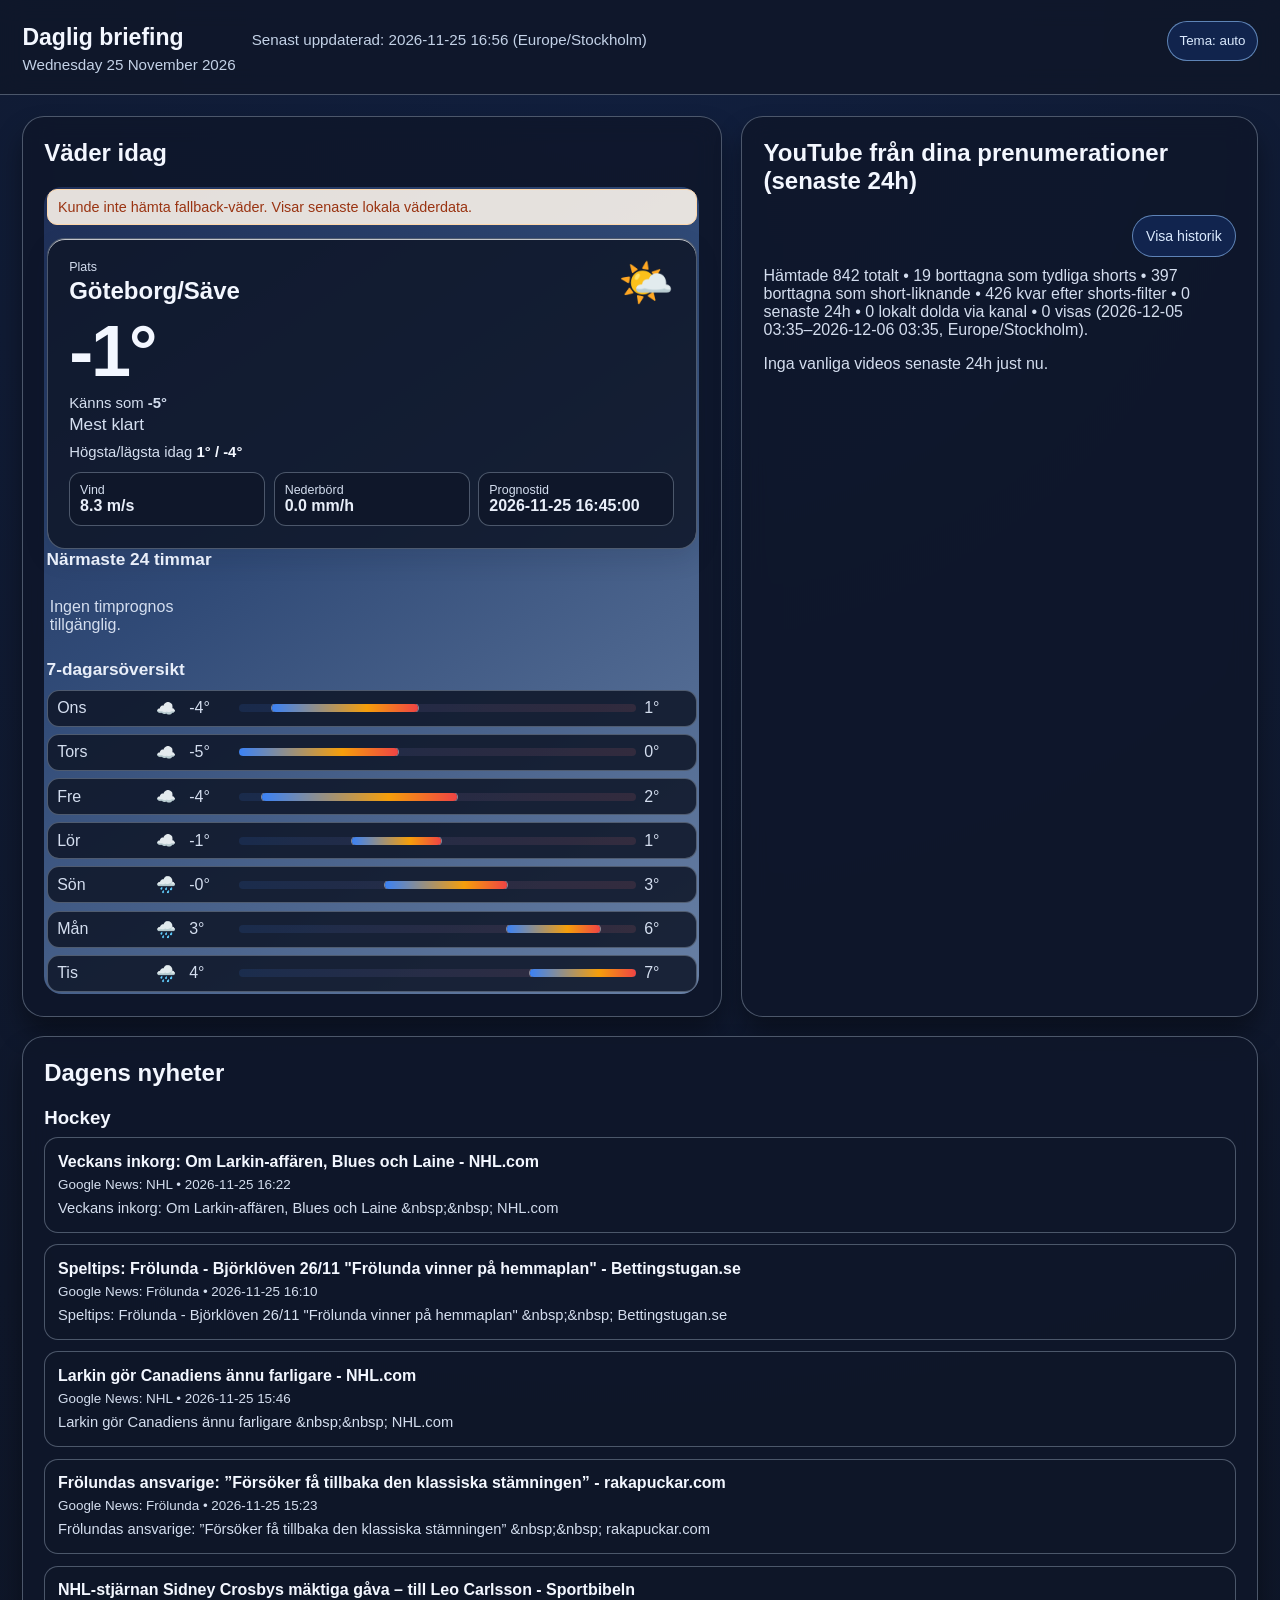
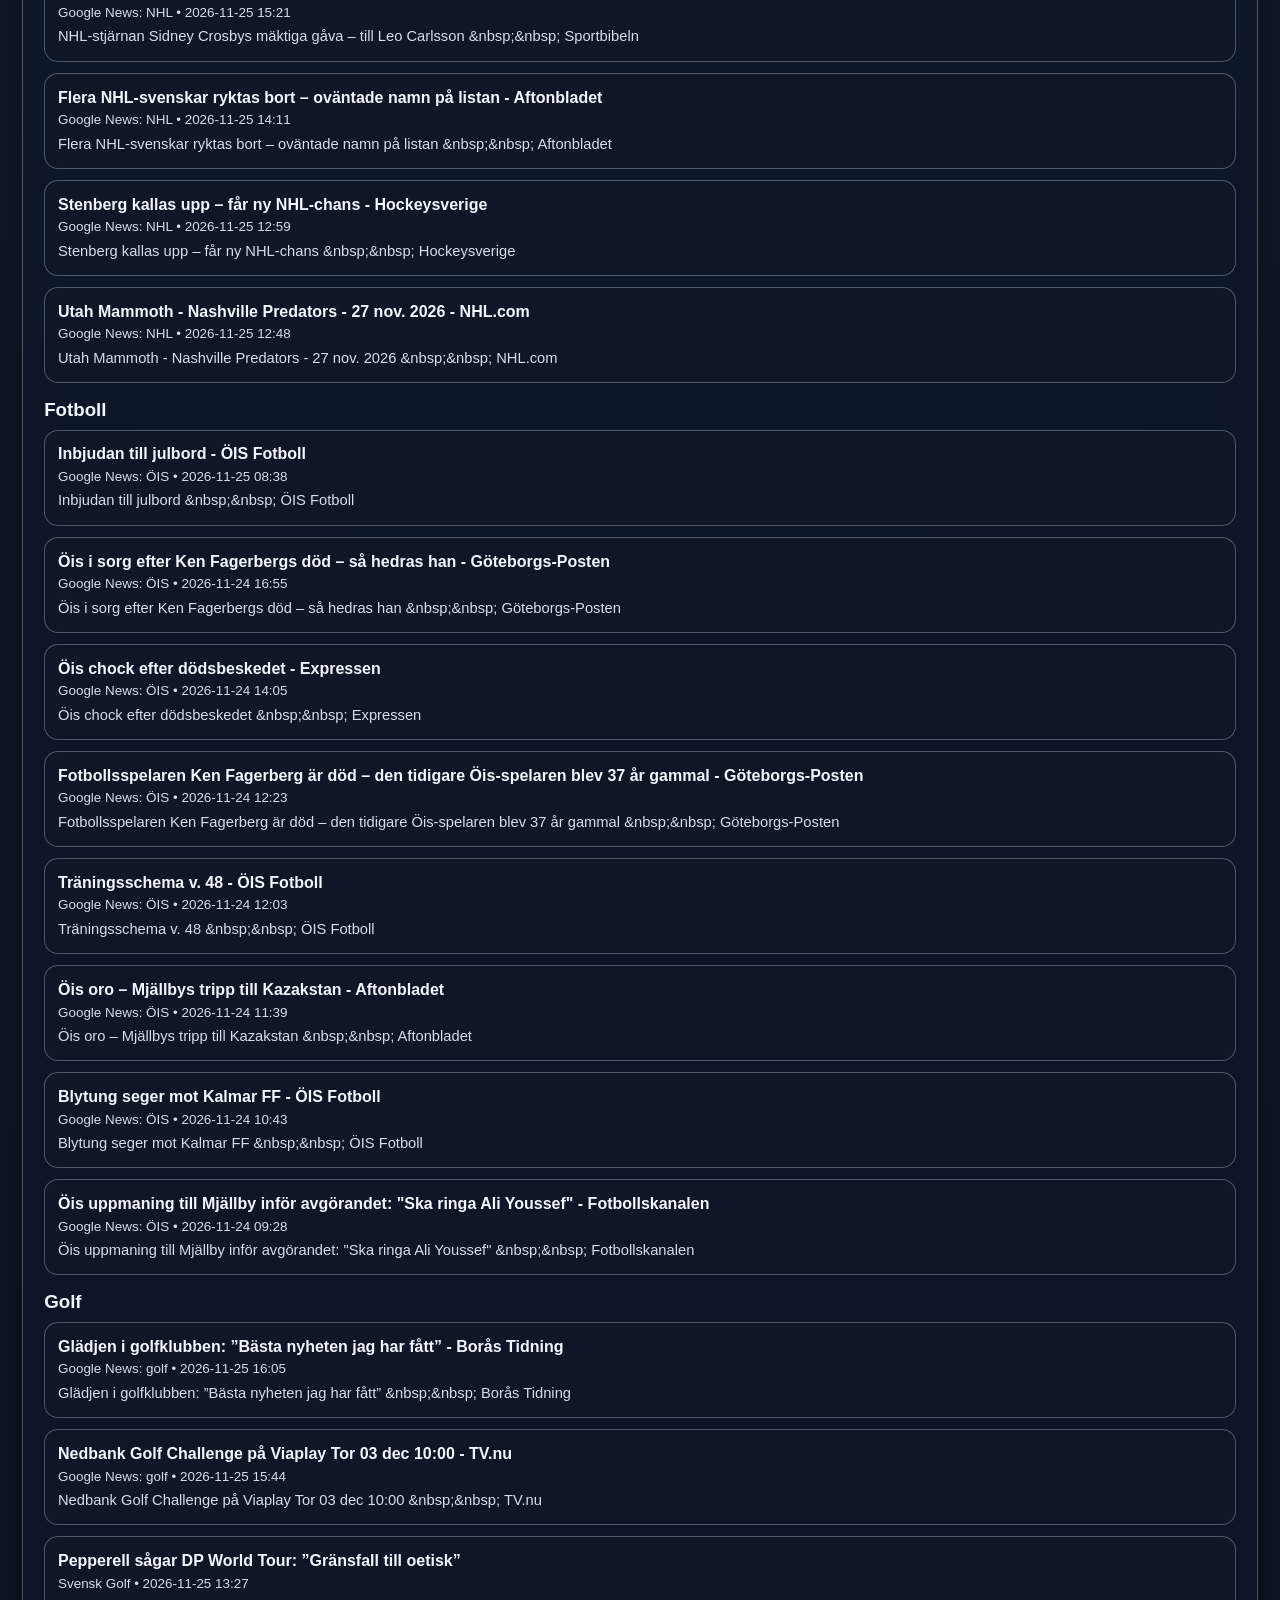
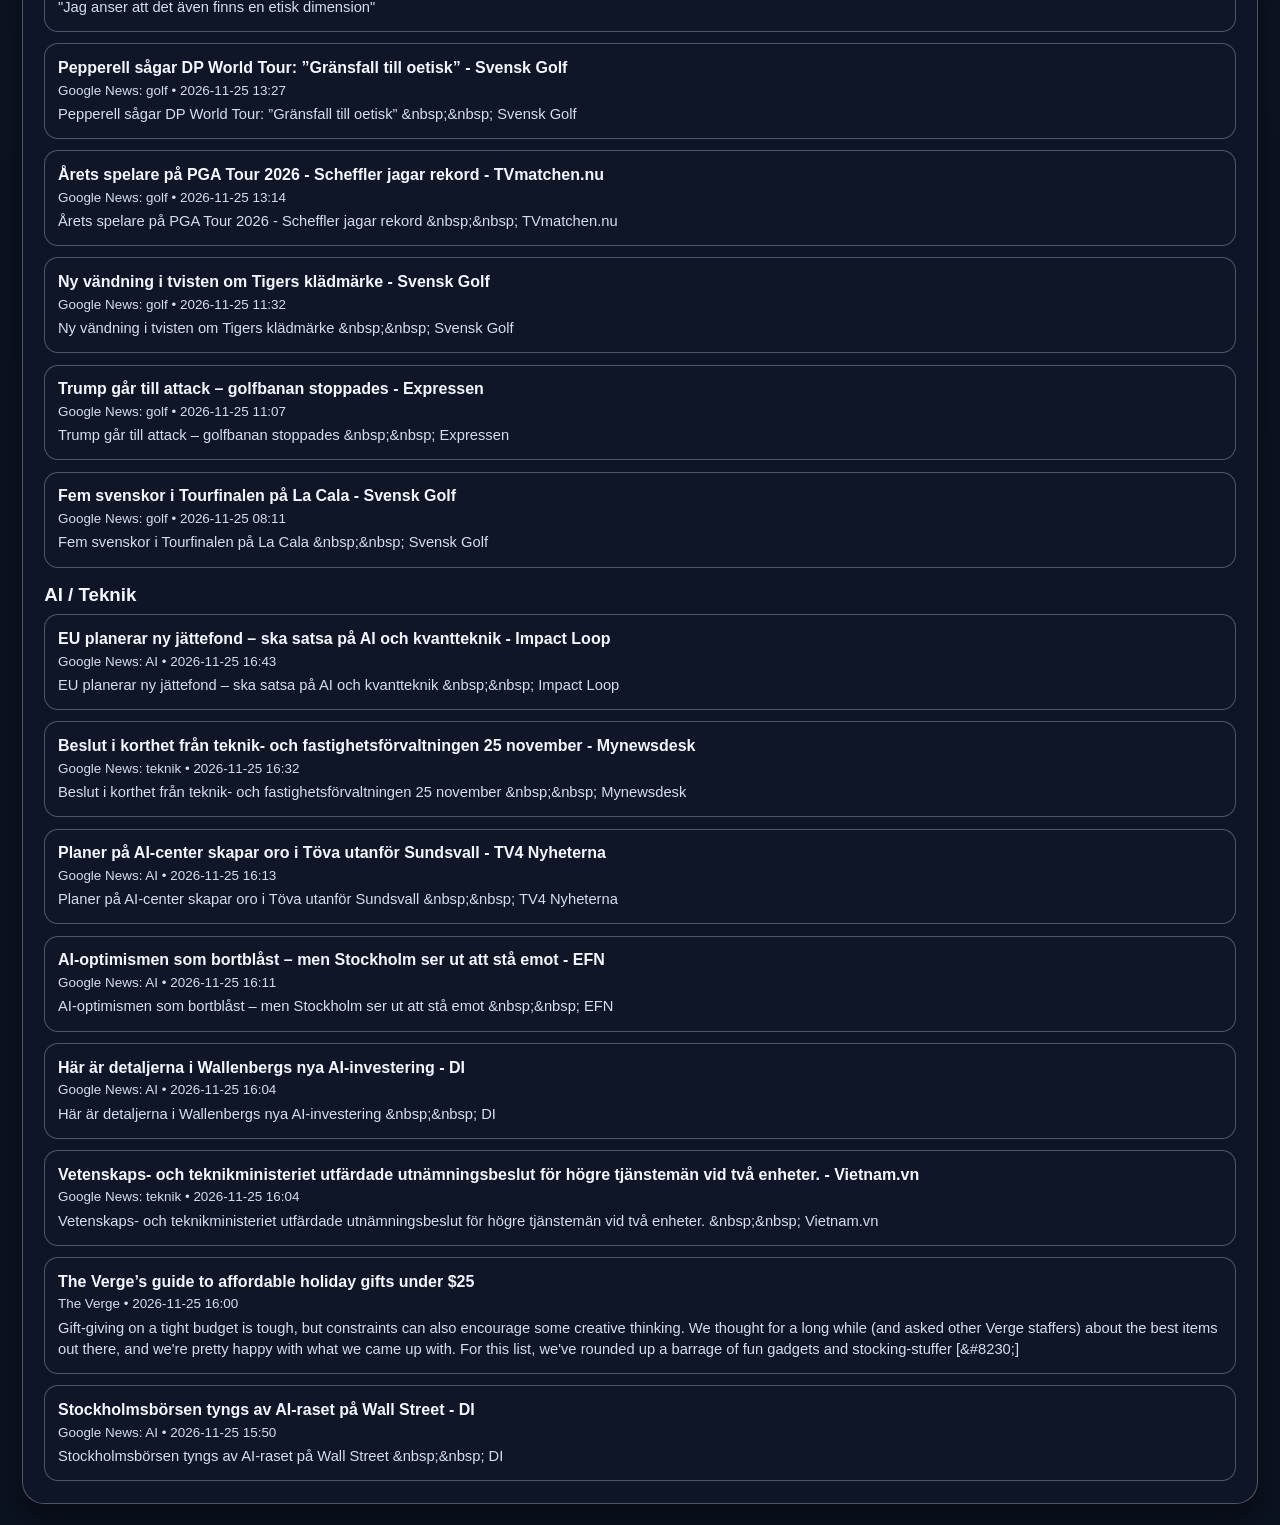
==== commit 37420832: "chore: update daily briefing" ====
--- a/docs/index.html
+++ b/docs/index.html
@@ -10,9 +10,9 @@
   <header class="topbar">
     <div>
       <h1>Daglig briefing</h1>
-      <p>Tuesday 24 November 2026</p>
+      <p>Wednesday 25 November 2026</p>
     </div>
-    <div class="updated">Senast uppdaterad: 2026-11-24 17:12 (Europe/Stockholm)</div>
+    <div class="updated">Senast uppdaterad: 2026-11-25 16:56 (Europe/Stockholm)</div>
   </header>
 
   <main class="container">
@@ -30,17 +30,17 @@
           <div class="weather-icon" id="weather-icon" aria-hidden="true">⛅</div>
         </div>
         <div class="weather-temp-wrap">
-          <div class="weather-temp" id="weather-temp">-1.0°</div>
-          <p class="weather-temp-note">Känns som <strong id="weather-feels-like">-5.0°</strong></p>
+          <div class="weather-temp" id="weather-temp">-0.8°</div>
+          <p class="weather-temp-note">Känns som <strong id="weather-feels-like">-4.5°</strong></p>
         </div>
-        <p class="weather-desc" id="weather-desc">Mulet</p>
+        <p class="weather-desc" id="weather-desc">Mest klart</p>
         <div class="weather-hero-meta">
-          <span>Högsta/lägsta idag <strong id="weather-hilo">-0.2° / -4.0°</strong></span>
+          <span>Högsta/lägsta idag <strong id="weather-hilo">0.7° / -3.7°</strong></span>
         </div>
         <div class="weather-grid">
-          <div class="metric"><span>Vind</span><strong id="weather-wind">9.7 m/s</strong></div>
+          <div class="metric"><span>Vind</span><strong id="weather-wind">8.3 m/s</strong></div>
           <div class="metric"><span>Nederbörd</span><strong id="weather-precip">Ingen nederbörd just nu</strong></div>
-          <div class="metric"><span>Prognostid</span><strong id="weather-updated">2026-11-24T16:00</strong></div>
+          <div class="metric"><span>Prognostid</span><strong id="weather-updated">2026-11-25T15:45</strong></div>
         </div>
       </div>
 
@@ -54,7 +54,7 @@
         <p class="muted">Laddar dygnsprognos...</p>
       </div>
     </section>
-    <script id="weather-fallback-data" type="application/json">{&quot;location&quot;: &quot;Göteborg/Säve&quot;, &quot;temperature_c&quot;: -1.0, &quot;feels_like_c&quot;: -5.0, &quot;min_c&quot;: -4.0, &quot;max_c&quot;: -0.2, &quot;description&quot;: &quot;Mulet&quot;, &quot;wind_ms&quot;: 9.7, &quot;precip_mm_h&quot;: 0.0, &quot;forecast_time_utc&quot;: &quot;2026-11-24T16:00&quot;, &quot;error&quot;: null}</script>
+    <script id="weather-fallback-data" type="application/json">{&quot;location&quot;: &quot;Göteborg/Säve&quot;, &quot;temperature_c&quot;: -0.8, &quot;feels_like_c&quot;: -4.5, &quot;min_c&quot;: -3.7, &quot;max_c&quot;: 0.7, &quot;description&quot;: &quot;Mest klart&quot;, &quot;wind_ms&quot;: 8.3, &quot;precip_mm_h&quot;: 0.0, &quot;forecast_time_utc&quot;: &quot;2026-11-25T15:45&quot;, &quot;error&quot;: null}</script>
     
     </section>
 
@@ -75,7 +75,7 @@
 
     <section class="card">
       <h2>Dagens nyheter</h2>
-      <section class='news-topic'><h3>Hockey</h3><ul class='item-list'><li class='news-item'><a href='https://news.google.com/rss/articles/CBMieEFVX3lxTFB5TE9tejNPR0xDbjVKM3pTTzIwa1Y2TUhnWjI2TS14Zm1BYy15eUsySGRoQ2M5M3BaOFRwYUZaYkhFdlZJbG9tNGt6TEx3Y0RZTHMtNDQ4TnBXNUE0ZjA1NmQtVWc2WWZuNjhOLXh4a09MT2RjWlJyUg?oc=5' target='_blank' rel='noopener noreferrer'>Örebro–Frölunda 261124 – kommentera matchen här - rakapuckar.com</a><div class='meta'>Google News: Frölunda • 2026-11-24 17:07</div><p class='summary'>Örebro–Frölunda 261124 – kommentera matchen här &amp;nbsp;&amp;nbsp; rakapuckar.com</p></li><li class='news-item'><a href='https://news.google.com/rss/articles/[base64]?oc=5' target='_blank' rel='noopener noreferrer'>Sånghaveriet i NHL – skyller på klimakteriet - Aftonbladet</a><div class='meta'>Google News: NHL • 2026-11-24 16:42</div><p class='summary'>Sånghaveriet i NHL – skyller på klimakteriet &amp;nbsp;&amp;nbsp; Aftonbladet</p></li><li class='news-item'><a href='https://news.google.com/rss/articles/CBMihAFBVV95cUxNWkVCcGR2ODZkNm9mbmliTG8weVB4ajZEcnd3Z3hWZ0FyUWY3UlFZWXFodnYtdmUwTG1rNl93SWdKV2wybkhDS1RXZHBIX0NJRkZqYlBIb1I5bzNRaFEzcGVRZUE3RmhoX1JvcnVrRVo2NGZaRjdja3R1X0VOVnZ2dVJYbXE?oc=5' target='_blank' rel='noopener noreferrer'>Nytt skadebakslag för svenske NHL-backen - fraktur - Hockeynews</a><div class='meta'>Google News: NHL • 2026-11-24 16:19</div><p class='summary'>Nytt skadebakslag för svenske NHL-backen - fraktur &amp;nbsp;&amp;nbsp; Hockeynews</p></li><li class='news-item'><a href='https://news.google.com/rss/articles/CBMifkFVX3lxTE9ZSUs3UnRPMU90bF84bTlTZHFRR3llRThGNVgwNklhSEJObkhGaEtHTV9zQ2tNaTdSa3lMU29LRTh5VE5FRDROY25PREpldDdjeXJIUjROZGxCV3RPT1F5dVF2ajVybVAxZVctaVd4blozUEs3V29SWHhjVjJIUQ?oc=5' target='_blank' rel='noopener noreferrer'>Så går det för de svenska backlöftena i AHL - NHL.com</a><div class='meta'>Google News: NHL • 2026-11-24 16:11</div><p class='summary'>Så går det för de svenska backlöftena i AHL &amp;nbsp;&amp;nbsp; NHL.com</p></li><li class='news-item'><a href='https://news.google.com/rss/articles/CBMijwFBVV95cUxPOUxyRzNRbUJnbEVYUkhudjRvajIyNzNsRzMzNkUxeGNmNnEwaW12ZnI2Wi1SZDZFVm1PakVWYTdDUnNoallXeHNPZTJ0Z21vVUdNM2tzc3JSWWR4czNMZi1EWUotVXF4SXNpMHZSaTF4djlCRFVTNUVZdUg5R0JKYUtKeV9vSEc5TzVkUmQxRQ?oc=5' target='_blank' rel='noopener noreferrer'>Värt ett höjt ögonbryn – otroligt svårt att göra mål på Frölunda - rakapuckar.com</a><div class='meta'>Google News: Frölunda • 2026-11-24 14:32</div><p class='summary'>Värt ett höjt ögonbryn – otroligt svårt att göra mål på Frölunda &amp;nbsp;&amp;nbsp; rakapuckar.com</p></li><li class='news-item'><a href='https://news.google.com/rss/articles/CBMif0FVX3lxTE9IUEF4SkExR0dkUDF4cTBScHU2WVhRWDVBWk90TTNQVnBIenNzY3Q1emljdlRudWRFYXNmalNtWUxyWkJlY0R2WEw0UmNVSDRCOTEwdUROa2dsVWlMeHBLRW1nbFVEU3dwWVhHeVppNE5GWXJpZkJHT3ROWG5GTG8?oc=5' target='_blank' rel='noopener noreferrer'>FBK-backen om framtiden – och Frölunda-flirten - Hockeynews</a><div class='meta'>Google News: Frölunda • 2026-11-24 14:04</div><p class='summary'>FBK-backen om framtiden – och Frölunda-flirten &amp;nbsp;&amp;nbsp; Hockeynews</p></li><li class='news-item'><a href='https://news.google.com/rss/articles/CBMijgFBVV95cUxNMHlYVDdKemZBSTduYjRsUzBnaUtzLVp1amY1VDgtOWtOS0ZnNVJZTVlVTEZWdy1seTAyUDZEMWd6LUZEYkJtbGV3U1NJendUTU1XRUhXc2pLZjFlSlhVVHJ2aEY4RkR5d3JSRmdweHhSUV9XblYxVHZoZ1VNa09VaUNSa0NlY3hPNlkxQ3FB?oc=5' target='_blank' rel='noopener noreferrer'>Västerås lånar in NHL-draftad backtalang från Färjestad - Hockeynews</a><div class='meta'>Google News: NHL • 2026-11-24 11:39</div><p class='summary'>Västerås lånar in NHL-draftad backtalang från Färjestad &amp;nbsp;&amp;nbsp; Hockeynews</p></li><li class='news-item'><a href='https://news.google.com/rss/articles/CBMijgFBVV95cUxNbm82eGgwRktFeEc4clZ3Q0o3SFBXa3FLWkVTdjB4ZXhmQk8xUEZ6ckQ4c2F3dG1oeWcxMXN6QkYySEpObTJMOUJhRHlTbnFKUlAwNnNhSVQ1bmEyZ0pYdzBkMV9fUGxrS01EOXhpM1FBSDFXaHBZZ0RGZDZwWlZXVWhCSm5CQ2lhNnpfNVZR?oc=5' target='_blank' rel='noopener noreferrer'>NHL-ikonen hyllar Taif-Kjell: ”Som att spela mot en bläckfisk” - Smålandsposten</a><div class='meta'>Google News: NHL • 2026-11-24 11:23</div><p class='summary'>NHL-ikonen hyllar Taif-Kjell: ”Som att spela mot en bläckfisk” &amp;nbsp;&amp;nbsp; Smålandsposten</p></li></ul></section><section class='news-topic'><h3>Fotboll</h3><ul class='item-list'><li class='news-item'><a href='https://news.google.com/rss/articles/[base64]?oc=5' target='_blank' rel='noopener noreferrer'>Öis i sorg efter Ken Fagerbergs död – så hedras han - Göteborgs-Posten</a><div class='meta'>Google News: ÖIS • 2026-11-24 16:53</div><p class='summary'>Öis i sorg efter Ken Fagerbergs död – så hedras han &amp;nbsp;&amp;nbsp; Göteborgs-Posten</p></li><li class='news-item'><a href='https://news.google.com/rss/articles/[base64]?oc=5' target='_blank' rel='noopener noreferrer'>Öis chock efter dödsbeskedet - Expressen</a><div class='meta'>Google News: ÖIS • 2026-11-24 14:05</div><p class='summary'>Öis chock efter dödsbeskedet &amp;nbsp;&amp;nbsp; Expressen</p></li><li class='news-item'><a href='https://news.google.com/rss/articles/[base64]?oc=5' target='_blank' rel='noopener noreferrer'>Fotbollsspelaren Ken Fagerberg är död – den tidigare Öis-spelaren blev 37 år gammal - Göteborgs-Posten</a><div class='meta'>Google News: ÖIS • 2026-11-24 12:23</div><p class='summary'>Fotbollsspelaren Ken Fagerberg är död – den tidigare Öis-spelaren blev 37 år gammal &amp;nbsp;&amp;nbsp; Göteborgs-Posten</p></li><li class='news-item'><a href='https://news.google.com/rss/articles/[base64]?oc=5' target='_blank' rel='noopener noreferrer'>Öis oro – Mjällbys tripp till Kazakstan - Aftonbladet</a><div class='meta'>Google News: ÖIS • 2026-11-24 11:39</div><p class='summary'>Öis oro – Mjällbys tripp till Kazakstan &amp;nbsp;&amp;nbsp; Aftonbladet</p></li><li class='news-item'><a href='https://news.google.com/rss/articles/CBMiY0FVX3lxTE9Kc2R2Y0h2bjBnRXBKVmJKN0N2RjlHTmkyOWVpdm4xVlUzY3FwSHpJVWEyQTRSU0lORkdpNFB4MUw2YTg2ZF8zM2JVVVNWRXg1bjJuSF9YaVlUMTRoN1Z1d0p2OA?oc=5' target='_blank' rel='noopener noreferrer'>Träningsschema v. 48 - ÖIS Fotboll</a><div class='meta'>Google News: ÖIS • 2026-11-24 11:14</div><p class='summary'>Träningsschema v. 48 &amp;nbsp;&amp;nbsp; ÖIS Fotboll</p></li><li class='news-item'><a href='https://news.google.com/rss/articles/[base64]?oc=5' target='_blank' rel='noopener noreferrer'>Öis uppmaning till Mjällby inför avgörandet: &quot;Ska ringa Ali Youssef&quot; - Fotbollskanalen</a><div class='meta'>Google News: ÖIS • 2026-11-24 10:58</div><p class='summary'>Öis uppmaning till Mjällby inför avgörandet: &quot;Ska ringa Ali Youssef&quot; &amp;nbsp;&amp;nbsp; Fotbollskanalen</p></li><li class='news-item'><a href='https://news.google.com/rss/articles/CBMibkFVX3lxTE9TSjBrbXBlaC1Fd0tsSE1oRjNyQlZCbkhIdmxRMTlEQjNhR3ZoZlk3TGctYTYteDlqLUZiLTVJOU5seVhvUlN3THZobGRJbVhneFJtTXgwT1JNbVkwQzBhY3JJRFpRT3M5bGlKb0NB?oc=5' target='_blank' rel='noopener noreferrer'>Blytung seger mot Kalmar FF - ÖIS Fotboll</a><div class='meta'>Google News: ÖIS • 2026-11-24 10:43</div><p class='summary'>Blytung seger mot Kalmar FF &amp;nbsp;&amp;nbsp; ÖIS Fotboll</p></li><li class='news-item'><a href='https://news.google.com/rss/articles/[base64]?oc=5' target='_blank' rel='noopener noreferrer'>”Öis-katten har oändligt med liv – vilka rödblå krigare” - Göteborgs-Posten</a><div class='meta'>Google News: ÖIS • 2026-11-24 03:02</div><p class='summary'>”Öis-katten har oändligt med liv – vilka rödblå krigare” &amp;nbsp;&amp;nbsp; Göteborgs-Posten</p></li></ul></section><section class='news-topic'><h3>Golf</h3><ul class='item-list'><li class='news-item'><a href='https://news.google.com/rss/articles/[base64]?oc=5' target='_blank' rel='noopener noreferrer'>Han tar över klubban för Ålands golfklubb - Ålandstidningen</a><div class='meta'>Google News: golf • 2026-11-24 13:15</div><p class='summary'>Han tar över klubban för Ålands golfklubb &amp;nbsp;&amp;nbsp; Ålandstidningen</p></li><li class='news-item'><a href='https://news.google.com/rss/articles/CBMic0FVX3lxTE81ZU5sYmpmbTRvODJjMTVBTmFyWUhobDNDN1cyLWRDQ2M1eFQ2bGtwZmhXVUE1alNCWHFsRHBlVlFJVUdaNTRHNl9oYmJJN0RzTjNEb2E4UDNnakRFUWR2Vm1VR1lrRnVxZWZnbTQ4YU0yR2s?oc=5' target='_blank' rel='noopener noreferrer'>Golf PGA-touren Tour Championship Dag 4, Dag 4 2026-09-01 på Tis 01 dec 01:40 - TV.nu</a><div class='meta'>Google News: PGA • 2026-11-24 13:14</div><p class='summary'>Golf PGA-touren Tour Championship Dag 4, Dag 4 2026-09-01 på Tis 01 dec 01:40 &amp;nbsp;&amp;nbsp; TV.nu</p></li><li class='news-item'><a href='https://news.google.com/rss/articles/CBMifkFVX3lxTE9vRXg4UUlTUS1EQkV0QnhqeFEtWXl0a2VWSzlEMHk3ODRFT1VtYmpOUXFYVU4yY0hfUXIyOVUtTmpYTXV2NjhIN0FNQ0dZeWNJS0dqRVM5d1ZEV2VUR3ZlSU5GMmpGV1BXelFEQm0wVlc1aUgxTEF4a2lhblIxUQ?oc=5' target='_blank' rel='noopener noreferrer'>Longdrive-drottningens nya drömprojekt - Svensk Golf</a><div class='meta'>Google News: golf • 2026-11-24 12:49</div><p class='summary'>Longdrive-drottningens nya drömprojekt &amp;nbsp;&amp;nbsp; Svensk Golf</p></li><li class='news-item'><a href='https://news.google.com/rss/articles/CBMigAFBVV95cUxQVkV5djMwUGRuVVBmaFpULUhNOUh5dHlRQWRkMnlOamZzUE03RVZvaHBqZHBtemhxV2hHbnJ4Nm5JbTRTMHVQVlYtckY2VndGUTNydzJfY0JqZmEyaktLLUpCM1JvYTdVMUR3cDdvY3VjdGRvMWJwbVhjRk5TOUY3NA?oc=5' target='_blank' rel='noopener noreferrer'>Volkswagen Golf GTE, prueba y opinión - Highmotor</a><div class='meta'>Google News: golf • 2026-11-24 12:18</div><p class='summary'>Volkswagen Golf GTE, prueba y opinión &amp;nbsp;&amp;nbsp; Highmotor</p></li><li class='news-item'><a href='https://www.svenskgolf.se/tournytt/succerookien-infor-debuten-knappt-hunnit-sjunka-in/' target='_blank' rel='noopener noreferrer'>Succérookien inför debuten: ”Knappt hunnit sjunka in”</a><div class='meta'>Svensk Golf • 2026-11-24 12:12</div><p class='summary'>Säsongen på DP World Tour startar på torsdag i Sydney. Fem svenska spelare finns på plats.</p></li><li class='news-item'><a href='https://news.google.com/rss/articles/CBMijwFBVV95cUxQRDBYS0RISkk5azg0NjYyT1oteEFGaTJFTWVncWxaMzZYcThCTWtCeHpiOEp6UjF4YXNQeUhXMzdFT293X29PdmgyTmJnYXZTeVZONDJJR0l0UVF3c1h0c3FIOGotclV3NHZVSnd2VTZkOW9rTWdoaW91bWgweENET2F5dllVSF9EMXpnbmVDZw?oc=5' target='_blank' rel='noopener noreferrer'>Succérookien inför debuten: ”Knappt hunnit sjunka in” - Svensk Golf</a><div class='meta'>Google News: golf • 2026-11-24 12:12</div><p class='summary'>Succérookien inför debuten: ”Knappt hunnit sjunka in” &amp;nbsp;&amp;nbsp; Svensk Golf</p></li><li class='news-item'><a href='https://news.google.com/rss/articles/CBMifkFVX3lxTFBRb0o4WFBaVFVqMjg1SHNVN0xvMmpqM0wxekhMMGlsWnlkRUhIeFpMMi1BRV9qS0tKVTZObmx0NDRra2FTSkE2YkNNaUNmRGtFNWJxd05CVTA2WUJqQkVQMDhfN0paNjl5c0tQeVdtVUhfSWpyUHdNZzhHbUdZZw?oc=5' target='_blank' rel='noopener noreferrer'>Rött för S:T Arild Golf – fjärde året i rad - HD</a><div class='meta'>Google News: golf • 2026-11-24 11:22</div><p class='summary'>Rött för S:T Arild Golf – fjärde året i rad &amp;nbsp;&amp;nbsp; HD</p></li><li class='news-item'><a href='https://news.google.com/rss/articles/CBMic0FVX3lxTE9GRGhLelktN3hPb0t0emU2SF9ZWkNhaFBoRS1sby1ZenJJM0lHR2JkOEszZHRuRnJXdmo0SjFmVUZTZEdKUENyTjBhY3ZUR2tGMm1pRG1kRE1iVG1hek5wWjJWZ3hDeFRBQ0hfR3FMZEszams?oc=5' target='_blank' rel='noopener noreferrer'>Golf PGA-touren FedEx St Jude Championship Dag 4, Dag 4 2026-08-17 på Tis 01 dec 06:00 - TV.nu</a><div class='meta'>Google News: PGA • 2026-11-24 11:09</div><p class='summary'>Golf PGA-touren FedEx St Jude Championship Dag 4, Dag 4 2026-08-17 på Tis 01 dec 06:00 &amp;nbsp;&amp;nbsp; TV.nu</p></li></ul></section><section class='news-topic'><h3>AI / Teknik</h3><ul class='item-list'><li class='news-item'><a href='https://techcrunch.com/2026/11/24/why-a-crusoe-investor-is-betting-on-solar-and-batteries-to-power-future-ai-data-centers/' target='_blank' rel='noopener noreferrer'>Why a Crusoe investor is betting on solar and batteries to power future AI data centers</a><div class='meta'>TechCrunch • 2026-11-24 17:10</div><p class='summary'>Next-generation data centers will need tens of gigawatts of power every year. One of Crusoe&#x27;s investors thinks solar and energy storage are the obvious choice.</p></li><li class='news-item'><a href='https://www.theverge.com/ai-artificial-intelligence/1041227/the-new-york-times-warns-photographers-not-to-update-photoshop-over-ai-features' target='_blank' rel='noopener noreferrer'>The New York Times warns photographers not to update Photoshop over AI features</a><div class='meta'>The Verge • 2026-11-24 17:09</div><p class='summary'>The New York Times is asking freelance photographers not to use the newest version of Adobe Photoshop because features in the 2027 update use AI &quot;in ways that may not be apparent to users.&quot; In an email seen by The Verge and posted on Threads, two of the Times&#x27; photography leaders, Meaghan Looram and Josh [&amp;#8230;]</p></li><li class='news-item'><a href='https://techcrunch.com/2026/11/24/pinterest-will-now-let-parents-limit-the-ai-generated-content-their-teens-see/' target='_blank' rel='noopener noreferrer'>Pinterest will now let parents limit the AI-generated content their teens see</a><div class='meta'>TechCrunch • 2026-11-24 17:02</div><p class='summary'>While other social platforms have focused on restricting teens&#x27; access to AI chatbots, Pinterest is addressing the AI content filling their feeds.</p></li><li class='news-item'><a href='https://techcrunch.com/2026/11/24/amazons-decart-acquisition-is-a-bet-on-using-software-to-narrow-the-gap-with-nvidia-in-the-ai-chip-race/' target='_blank' rel='noopener noreferrer'>Amazon’s Decart acquisition is a bet on using software to narrow the gap with Nvidia in the AI chip race</a><div class='meta'>TechCrunch • 2026-11-24 16:51</div><p class='summary'>Amazon’s decision to acquire Decart for a reported $7.5 billion is part of its efforts to improve the efficiency of its Trainium chips.</p></li><li class='news-item'><a href='https://news.google.com/rss/articles/CBMihwFBVV95cUxPa1htZkM1Ti04S3c0TXZuYl82UjlnSDZDNzEyYkNGVmM2aEI4eXpqX3VSa3FTcXhoT3JKZWNyTGEycC1QMl9ISVRObWdOR0tIN0h2Z2pDOXVLWWdPUUpyVjZaSVplUWZBS2Q1alh0TEYtN3F3R3RzZUxZSWxuWkl0V3ZoV3pQWkE?oc=5' target='_blank' rel='noopener noreferrer'>AI-agenterna blir dina nya kollegor – men de måste ha egna konton - Finanstid</a><div class='meta'>Google News: AI • 2026-11-24 16:33</div><p class='summary'>AI-agenterna blir dina nya kollegor – men de måste ha egna konton &amp;nbsp;&amp;nbsp; Finanstid</p></li><li class='news-item'><a href='https://news.google.com/rss/articles/CBMijwFBVV95cUxQYWxuSEtwM2ZGOFBWRGZKRVVXZEtpeHBxQW16OWt4T3hiaDFqWEtpRzdfZFBxRDIyVTl2U0hrcDUyb2hjWWNDdGpJY0hJa3k5ZEprYTRzT2hMcUNJekJwdUpHRHBQNnl4dlIwc1Bvc0xJRG1XUmdMNnl3SzcySlRfNkJNaGhoZkR3X2V3Ny0zTQ?oc=5' target='_blank' rel='noopener noreferrer'>Australien skärper reglerna för AI och stora teknikföretag. - Vietnam.vn</a><div class='meta'>Google News: artificiell intelligens • 2026-11-24 16:25</div><p class='summary'>Australien skärper reglerna för AI och stora teknikföretag. &amp;nbsp;&amp;nbsp; Vietnam.vn</p></li><li class='news-item'><a href='https://www.theverge.com/tech/1041164/wyze-window-bird-cam-camera-identification' target='_blank' rel='noopener noreferrer'>Wyze’s new window feeder records birds from a camera inside your home</a><div class='meta'>The Verge • 2026-11-24 16:14</div><p class='summary'>A year ago, Wyze introduced a $35 security camera that stuck to the inside of a window so you could keep an eye on what was happening outside your home without a complicated installation. Today the company announced its new Window Bird Cam, which expands on that idea by pairing a similar window-mounted camera with [&amp;#8230;]</p></li><li class='news-item'><a href='https://news.google.com/rss/articles/CBMihgFBVV95cUxPLTk0ZEpoT3ZaQ3JpTi01Q3hDREtBanJ5S28wUmY4R3lsZ3hLRVJhNnM4WHdKOXdNOG0xRzRIUlc1UjZIVWlxZ0MwOFRjQnA3VDhPSG1uZzBtU2pySmhYeVpuMEtXZlBpb0ZVYk5GYVA3enhqVThFU1Q1TnZMQlRGZUxtaVozZw?oc=5' target='_blank' rel='noopener noreferrer'>Klart nu: Saab köper amerikanskt AI-företag - Dagens PS</a><div class='meta'>Google News: AI • 2026-11-24 16:02</div><p class='summary'>Klart nu: Saab köper amerikanskt AI-företag &amp;nbsp;&amp;nbsp; Dagens PS</p></li></ul></section>
+      <section class='news-topic'><h3>Hockey</h3><ul class='item-list'><li class='news-item'><a href='https://news.google.com/rss/articles/[base64]?oc=5' target='_blank' rel='noopener noreferrer'>Veckans inkorg: Om Larkin-affären, Blues och Laine - NHL.com</a><div class='meta'>Google News: NHL • 2026-11-25 16:22</div><p class='summary'>Veckans inkorg: Om Larkin-affären, Blues och Laine &amp;nbsp;&amp;nbsp; NHL.com</p></li><li class='news-item'><a href='https://news.google.com/rss/articles/CBMiY0FVX3lxTE1PbVNvZkRmS2FVeFA5VXpIV2JCVjNza0VodUpfRTNUZXExcjRTMXZCekNxNldzbDRkaXVvUVlNMmlVSFJhT3pic3FkT1E0NUVhUWhpYjR0Ums4T3h1b2pEWmpKVQ?oc=5' target='_blank' rel='noopener noreferrer'>Speltips: Frölunda - Björklöven 26/11 &quot;Frölunda vinner på hemmaplan&quot; - Bettingstugan.se</a><div class='meta'>Google News: Frölunda • 2026-11-25 16:10</div><p class='summary'>Speltips: Frölunda - Björklöven 26/11 &quot;Frölunda vinner på hemmaplan&quot; &amp;nbsp;&amp;nbsp; Bettingstugan.se</p></li><li class='news-item'><a href='https://news.google.com/rss/articles/CBMihAFBVV95cUxPZFYtZkJYOGluRnZoNS1EUUt4YjNZcllzTVNidjVSN1pBYjBSOHdYUW9ETXZkeXVnTkgyQVJaWFVueHkyNlVYV2V4VjV4NWhzY2t4SkhqZkFTdkhmcWZrNzh6enNLYWdJYndHNzJhajk3MHF6STFiLWVaUzlUaDlhT1JlX18?oc=5' target='_blank' rel='noopener noreferrer'>Larkin gör Canadiens ännu farligare - NHL.com</a><div class='meta'>Google News: NHL • 2026-11-25 15:46</div><p class='summary'>Larkin gör Canadiens ännu farligare &amp;nbsp;&amp;nbsp; NHL.com</p></li><li class='news-item'><a href='https://news.google.com/rss/articles/[base64]?oc=5' target='_blank' rel='noopener noreferrer'>Frölundas ansvarige: ”Försöker få tillbaka den klassiska stämningen” - rakapuckar.com</a><div class='meta'>Google News: Frölunda • 2026-11-25 15:23</div><p class='summary'>Frölundas ansvarige: ”Försöker få tillbaka den klassiska stämningen” &amp;nbsp;&amp;nbsp; rakapuckar.com</p></li><li class='news-item'><a href='https://news.google.com/rss/articles/CBMid0FVX3lxTFBWd3IwWkRHZm9NLWNOYmxTeHcxVlJXNnZyWjMtemJlUjJuVDRRdzl6c2tEYzk5dFExcWxOVHIyUnBkVWRMLUZqQk9WMXhaSjFBaEhhU1FYQm1RM1JxLW9tRkRYRWFSSlJhQmlKMmE2TjRWekFodnRv?oc=5' target='_blank' rel='noopener noreferrer'>NHL-stjärnan Sidney Crosbys mäktiga gåva – till Leo Carlsson - Sportbibeln</a><div class='meta'>Google News: NHL • 2026-11-25 15:21</div><p class='summary'>NHL-stjärnan Sidney Crosbys mäktiga gåva – till Leo Carlsson &amp;nbsp;&amp;nbsp; Sportbibeln</p></li><li class='news-item'><a href='https://news.google.com/rss/articles/[base64]?oc=5' target='_blank' rel='noopener noreferrer'>Flera NHL-svenskar ryktas bort – oväntade namn på listan - Aftonbladet</a><div class='meta'>Google News: NHL • 2026-11-25 14:11</div><p class='summary'>Flera NHL-svenskar ryktas bort – oväntade namn på listan &amp;nbsp;&amp;nbsp; Aftonbladet</p></li><li class='news-item'><a href='https://news.google.com/rss/articles/CBMijgFBVV95cUxOQlJaMFJnWEtDcTZmMnM0anNVUkNFdWNSUnRjdEN1UzVPS2JBX0F6RHNLNE9vX0E2NXJwN1VRX1hUdG4yc0hhNXFxejhSa2JtRlFjY2lrUVZzWVQwSHNhcnUxSVhDd1FxeVpEQ2twUF9tc04yOXRzTFNucEJlZkJNVXYtTXpWX0lhV2V4UE1n?oc=5' target='_blank' rel='noopener noreferrer'>Stenberg kallas upp – får ny NHL-chans - Hockeysverige</a><div class='meta'>Google News: NHL • 2026-11-25 12:59</div><p class='summary'>Stenberg kallas upp – får ny NHL-chans &amp;nbsp;&amp;nbsp; Hockeysverige</p></li><li class='news-item'><a href='https://news.google.com/rss/articles/CBMidEFVX3lxTE01aUh6andYX3o1SDFsc2dPYTFhUzFkcmVHVXA4cW1pdDdqMlZCY3AxZHgxbzY2SjlQZzMyUmdGalZydE9QVU1xVUJmMUpicHZDdmN5eDBoSlVDNzFYeWpZbm1LZThqZXJiWjdrckd3SHNyd3VF?oc=5' target='_blank' rel='noopener noreferrer'>Utah Mammoth - Nashville Predators - 27 nov. 2026 - NHL.com</a><div class='meta'>Google News: NHL • 2026-11-25 12:48</div><p class='summary'>Utah Mammoth - Nashville Predators - 27 nov. 2026 &amp;nbsp;&amp;nbsp; NHL.com</p></li></ul></section><section class='news-topic'><h3>Fotboll</h3><ul class='item-list'><li class='news-item'><a href='https://news.google.com/rss/articles/CBMiZkFVX3lxTFBHQXd6RDJ2aUtlaERFSVo4d0swbmRaVXJTTkdNeUo2blBUOWtXM2R3MkZ4ZzNGVS1qLVdlSTA2V0xoMkFvQVlJTWg4ZlNEamo5U0lSQ2lpbVVYTjFfZnZXLUJQcXZlQQ?oc=5' target='_blank' rel='noopener noreferrer'>Inbjudan till julbord - ÖIS Fotboll</a><div class='meta'>Google News: ÖIS • 2026-11-25 08:38</div><p class='summary'>Inbjudan till julbord &amp;nbsp;&amp;nbsp; ÖIS Fotboll</p></li><li class='news-item'><a href='https://news.google.com/rss/articles/[base64]?oc=5' target='_blank' rel='noopener noreferrer'>Öis i sorg efter Ken Fagerbergs död – så hedras han - Göteborgs-Posten</a><div class='meta'>Google News: ÖIS • 2026-11-24 16:55</div><p class='summary'>Öis i sorg efter Ken Fagerbergs död – så hedras han &amp;nbsp;&amp;nbsp; Göteborgs-Posten</p></li><li class='news-item'><a href='https://news.google.com/rss/articles/[base64]?oc=5' target='_blank' rel='noopener noreferrer'>Öis chock efter dödsbeskedet - Expressen</a><div class='meta'>Google News: ÖIS • 2026-11-24 14:05</div><p class='summary'>Öis chock efter dödsbeskedet &amp;nbsp;&amp;nbsp; Expressen</p></li><li class='news-item'><a href='https://news.google.com/rss/articles/[base64]?oc=5' target='_blank' rel='noopener noreferrer'>Fotbollsspelaren Ken Fagerberg är död – den tidigare Öis-spelaren blev 37 år gammal - Göteborgs-Posten</a><div class='meta'>Google News: ÖIS • 2026-11-24 12:23</div><p class='summary'>Fotbollsspelaren Ken Fagerberg är död – den tidigare Öis-spelaren blev 37 år gammal &amp;nbsp;&amp;nbsp; Göteborgs-Posten</p></li><li class='news-item'><a href='https://news.google.com/rss/articles/CBMiY0FVX3lxTE9Kc2R2Y0h2bjBnRXBKVmJKN0N2RjlHTmkyOWVpdm4xVlUzY3FwSHpJVWEyQTRSU0lORkdpNFB4MUw2YTg2ZF8zM2JVVVNWRXg1bjJuSF9YaVlUMTRoN1Z1d0p2OA?oc=5' target='_blank' rel='noopener noreferrer'>Träningsschema v. 48 - ÖIS Fotboll</a><div class='meta'>Google News: ÖIS • 2026-11-24 12:03</div><p class='summary'>Träningsschema v. 48 &amp;nbsp;&amp;nbsp; ÖIS Fotboll</p></li><li class='news-item'><a href='https://news.google.com/rss/articles/[base64]?oc=5' target='_blank' rel='noopener noreferrer'>Öis oro – Mjällbys tripp till Kazakstan - Aftonbladet</a><div class='meta'>Google News: ÖIS • 2026-11-24 11:39</div><p class='summary'>Öis oro – Mjällbys tripp till Kazakstan &amp;nbsp;&amp;nbsp; Aftonbladet</p></li><li class='news-item'><a href='https://news.google.com/rss/articles/CBMibkFVX3lxTE9TSjBrbXBlaC1Fd0tsSE1oRjNyQlZCbkhIdmxRMTlEQjNhR3ZoZlk3TGctYTYteDlqLUZiLTVJOU5seVhvUlN3THZobGRJbVhneFJtTXgwT1JNbVkwQzBhY3JJRFpRT3M5bGlKb0NB?oc=5' target='_blank' rel='noopener noreferrer'>Blytung seger mot Kalmar FF - ÖIS Fotboll</a><div class='meta'>Google News: ÖIS • 2026-11-24 10:43</div><p class='summary'>Blytung seger mot Kalmar FF &amp;nbsp;&amp;nbsp; ÖIS Fotboll</p></li><li class='news-item'><a href='https://news.google.com/rss/articles/[base64]?oc=5' target='_blank' rel='noopener noreferrer'>Öis uppmaning till Mjällby inför avgörandet: &quot;Ska ringa Ali Youssef&quot; - Fotbollskanalen</a><div class='meta'>Google News: ÖIS • 2026-11-24 09:28</div><p class='summary'>Öis uppmaning till Mjällby inför avgörandet: &quot;Ska ringa Ali Youssef&quot; &amp;nbsp;&amp;nbsp; Fotbollskanalen</p></li></ul></section><section class='news-topic'><h3>Golf</h3><ul class='item-list'><li class='news-item'><a href='https://news.google.com/rss/articles/CBMifkFVX3lxTE1fU3hHVGpKRTJmZ3E0N1BTLU1LTGtTT1N3Y0liOEVMZ0lQeWVDeVBsQzlXaVRhZURpN29qNzdPamM2MXVkVzB0ckJRdG9TNHNGb016Q1hrNktmVVNzdmFPVUc2aWVVc09CZ1c2LU1haW9MRDE1QncyMTdpYUdMQQ?oc=5' target='_blank' rel='noopener noreferrer'>Glädjen i golfklubben: ”Bästa nyheten jag har fått” - Borås Tidning</a><div class='meta'>Google News: golf • 2026-11-25 16:05</div><p class='summary'>Glädjen i golfklubben: ”Bästa nyheten jag har fått” &amp;nbsp;&amp;nbsp; Borås Tidning</p></li><li class='news-item'><a href='https://news.google.com/rss/articles/CBMiT0FVX3lxTE1GN25idDJBcFZQZWJDMTZxc3lCQmY5TjNNcUNrNlU1T1VoOXlSd1dhMGFZcGFlSUJRZDdxNVBuYmxsbXlMbXBodE02SWFUMlE?oc=5' target='_blank' rel='noopener noreferrer'>Nedbank Golf Challenge på Viaplay Tor 03 dec 10:00 - TV.nu</a><div class='meta'>Google News: golf • 2026-11-25 15:44</div><p class='summary'>Nedbank Golf Challenge på Viaplay Tor 03 dec 10:00 &amp;nbsp;&amp;nbsp; TV.nu</p></li><li class='news-item'><a href='https://www.svenskgolf.se/tournytt/pepperell-sagar-dp-world-tour-gransfall-till-oetisk/' target='_blank' rel='noopener noreferrer'>Pepperell sågar DP World Tour: ”Gränsfall till oetisk”</a><div class='meta'>Svensk Golf • 2026-11-25 13:27</div><p class='summary'>&quot;Jag anser att det även finns en etisk dimension&quot;</p></li><li class='news-item'><a href='https://news.google.com/rss/articles/CBMikAFBVV95cUxORmpCaHZqY2ZEX1pfY1VDWjhZRlI1UkRHZjUtRDRGUFhrY213Z0QxSS10bElJZGtQc25tQnJMdVk2TzFDbHMxYVY4RnQ5XzJzOEkzUXU5WXZFaU9IQjRUbFB0NXhJR285SGRudVJjc0kxZWRUY1YtRFpiX1BDd1FWelVXNDZoaWFmMnUyTkRRVHM?oc=5' target='_blank' rel='noopener noreferrer'>Pepperell sågar DP World Tour: ”Gränsfall till oetisk” - Svensk Golf</a><div class='meta'>Google News: golf • 2026-11-25 13:27</div><p class='summary'>Pepperell sågar DP World Tour: ”Gränsfall till oetisk” &amp;nbsp;&amp;nbsp; Svensk Golf</p></li><li class='news-item'><a href='https://news.google.com/rss/articles/CBMickFVX3lxTE5IQ2prWXI0UXgwZjlnYS03V0tMS3MwM3NqUGR5V0R6REV2NkQtZnNodHQ2WDBzWS1GYy1keFlpNjlmMEhvaFJPZW96ajIyWlJjblRMbzdzSUt2SWs5LXhlLWx6aExhQkU4OWstdEdYQlIyQQ?oc=5' target='_blank' rel='noopener noreferrer'>Årets spelare på PGA Tour 2026 - Scheffler jagar rekord - TVmatchen.nu</a><div class='meta'>Google News: golf • 2026-11-25 13:14</div><p class='summary'>Årets spelare på PGA Tour 2026 - Scheffler jagar rekord &amp;nbsp;&amp;nbsp; TVmatchen.nu</p></li><li class='news-item'><a href='https://news.google.com/rss/articles/CBMiggFBVV95cUxPNzhnbTF5ZHhXeTNBLVdETTNScWZuWnBzY0k5Tk54aVJTLW82Vm9kbGRPdS1XOTVWLTM3ZHJEemdleGtuRHNsSkJKWXQyMm0taDZYYVExbU1xdmZtU0RBN0RHRkI1MHAtei1RY0pQMS1DQ3pZMlFJbndJR2pNSTl3SmFB?oc=5' target='_blank' rel='noopener noreferrer'>Ny vändning i tvisten om Tigers klädmärke - Svensk Golf</a><div class='meta'>Google News: golf • 2026-11-25 11:32</div><p class='summary'>Ny vändning i tvisten om Tigers klädmärke &amp;nbsp;&amp;nbsp; Svensk Golf</p></li><li class='news-item'><a href='https://news.google.com/rss/articles/CBMiigFBVV95cUxOMGs2TkJXYlg4QTl4UzBJMzNCQWdoVGxSbU5IZmZ6bkxjWkVJUC1pN3gyZWp5UWFNeWdrTTZkNXpqZjhBcnE1NkhsLTVzdFZpUGluTFRFeHZ5VG5Nd0dhbEN3TGZ6ckk3UkpsQ1ZsQnNwbjYxZkxlUktBSFhGcmNVVl9Kam13NGRBcWc?oc=5' target='_blank' rel='noopener noreferrer'>Trump går till attack – golfbanan stoppades - Expressen</a><div class='meta'>Google News: golf • 2026-11-25 11:07</div><p class='summary'>Trump går till attack – golfbanan stoppades &amp;nbsp;&amp;nbsp; Expressen</p></li><li class='news-item'><a href='https://news.google.com/rss/articles/CBMifkFVX3lxTE0tdnBaVUVTQjh0OEVLbUxHSktCQVpaM2Y5Q0tXN3RfQVRwVTlDQjh3a0FWOFVkLVh4ejdOZHF4Z1lsYS1KdEl3NVJJZ3I1Tl9EMnh0ZV9wRDFZNkpFV1J0WnFVVXpZbXp0TWRpdEFIRmlNR3dvMUV0SFA2d0xmZw?oc=5' target='_blank' rel='noopener noreferrer'>Fem svenskor i Tourfinalen på La Cala - Svensk Golf</a><div class='meta'>Google News: golf • 2026-11-25 08:11</div><p class='summary'>Fem svenskor i Tourfinalen på La Cala &amp;nbsp;&amp;nbsp; Svensk Golf</p></li></ul></section><section class='news-topic'><h3>AI / Teknik</h3><ul class='item-list'><li class='news-item'><a href='https://news.google.com/rss/articles/CBMijwFBVV95cUxNRFp2RHNSR2Z0UHJhZFF4Y0dET2J0aDZBcDM4bjBvVXpVdmJHdHpoRlpRbVluMVNiS3dTZnlNT3Jmejc1dk9yY05JUlpJNU50U0JPN0FzbjNNTGdId1cxQ08tTFBRQUxJcTllSG5OeWpwUE9oSXhuVm8yZldMUUZGcGRMbVVjWVYwVlJFQzlLUQ?oc=5' target='_blank' rel='noopener noreferrer'>EU planerar ny jättefond – ska satsa på AI och kvantteknik - Impact Loop</a><div class='meta'>Google News: AI • 2026-11-25 16:43</div><p class='summary'>EU planerar ny jättefond – ska satsa på AI och kvantteknik &amp;nbsp;&amp;nbsp; Impact Loop</p></li><li class='news-item'><a href='https://news.google.com/rss/articles/[base64]?oc=5' target='_blank' rel='noopener noreferrer'>Beslut i korthet från teknik- och fastighetsförvaltningen 25 november - Mynewsdesk</a><div class='meta'>Google News: teknik • 2026-11-25 16:32</div><p class='summary'>Beslut i korthet från teknik- och fastighetsförvaltningen 25 november &amp;nbsp;&amp;nbsp; Mynewsdesk</p></li><li class='news-item'><a href='https://news.google.com/rss/articles/[base64]?oc=5' target='_blank' rel='noopener noreferrer'>Planer på AI-center skapar oro i Töva utanför Sundsvall - TV4 Nyheterna</a><div class='meta'>Google News: AI • 2026-11-25 16:13</div><p class='summary'>Planer på AI-center skapar oro i Töva utanför Sundsvall &amp;nbsp;&amp;nbsp; TV4 Nyheterna</p></li><li class='news-item'><a href='https://news.google.com/rss/articles/CBMiggFBVV95cUxOV2Fxa0F2UG9BdGhWVGdUSzFINkJXTllfNU0zUWNDeHVJQVdDQVVVbnpnYWlkdDlLNzl5QUNUT0NOczVNUlYyOXNFSkdfQ1czbDlxWmRGWTZtTUMtN1JIRWw3cWstVW1SeVZHSFE3WUpQdEJ3aTNDU0hablk0aGhMMWR3?oc=5' target='_blank' rel='noopener noreferrer'>AI-optimismen som bortblåst – men Stockholm ser ut att stå emot - EFN</a><div class='meta'>Google News: AI • 2026-11-25 16:11</div><p class='summary'>AI-optimismen som bortblåst – men Stockholm ser ut att stå emot &amp;nbsp;&amp;nbsp; EFN</p></li><li class='news-item'><a href='https://news.google.com/rss/articles/CBMigwFBVV95cUxPMFRIOEdhRzRqeXVVZ2JMaTlPR0t4RW1MZXFWVFRqSFVNb3lpNzNJMnNoVDUtVWxheFBTYkludlJUeXo1TVF5MTc1aWJuMUozeWMyM1hZZDVMSnFwOWZFM0t1cy1BMjd5UDVJcTl0UmFKTkZkR2hJRHcyUElZQlNydDBKYw?oc=5' target='_blank' rel='noopener noreferrer'>Här är detaljerna i Wallenbergs nya AI-investering - DI</a><div class='meta'>Google News: AI • 2026-11-25 16:04</div><p class='summary'>Här är detaljerna i Wallenbergs nya AI-investering &amp;nbsp;&amp;nbsp; DI</p></li><li class='news-item'><a href='https://news.google.com/rss/articles/[base64]?oc=5' target='_blank' rel='noopener noreferrer'>Vetenskaps- och teknikministeriet utfärdade utnämningsbeslut för högre tjänstemän vid två enheter. - Vietnam.vn</a><div class='meta'>Google News: teknik • 2026-11-25 16:04</div><p class='summary'>Vetenskaps- och teknikministeriet utfärdade utnämningsbeslut för högre tjänstemän vid två enheter. &amp;nbsp;&amp;nbsp; Vietnam.vn</p></li><li class='news-item'><a href='https://www.theverge.com/gadgets/1023735/best-gifts-under-25-2026' target='_blank' rel='noopener noreferrer'>The Verge’s guide to affordable holiday gifts under $25</a><div class='meta'>The Verge • 2026-11-25 16:00</div><p class='summary'>Gift-giving on a tight budget is tough, but constraints can also encourage some creative thinking. We thought for a long while (and asked other Verge staffers) about the best items out there, and we&#x27;re pretty happy with what we came up with. For this list, we&#x27;ve rounded up a barrage of fun gadgets and stocking-stuffer [&amp;#8230;]</p></li><li class='news-item'><a href='https://news.google.com/rss/articles/CBMifkFVX3lxTFBUb0VGNS1wbWpyaUU2VGk0ZWdtMkdDWTZjdTRjakNwUXpXNlBhc3lUTXZJOGxSNFVONGdQMHg1R2w4ZkJWSjFuaWZRQW5WeXNzaDdNMmpwbHdBTEI3MllXeFZWcXNteEZYd1RpMDA0bWtiYnVKeGkya28zYU9vUQ?oc=5' target='_blank' rel='noopener noreferrer'>Stockholmsbörsen tyngs av AI-raset på Wall Street - DI</a><div class='meta'>Google News: AI • 2026-11-25 15:50</div><p class='summary'>Stockholmsbörsen tyngs av AI-raset på Wall Street &amp;nbsp;&amp;nbsp; DI</p></li></ul></section>
     </section>
   </main>
   <script src="weather.js" defer></script>
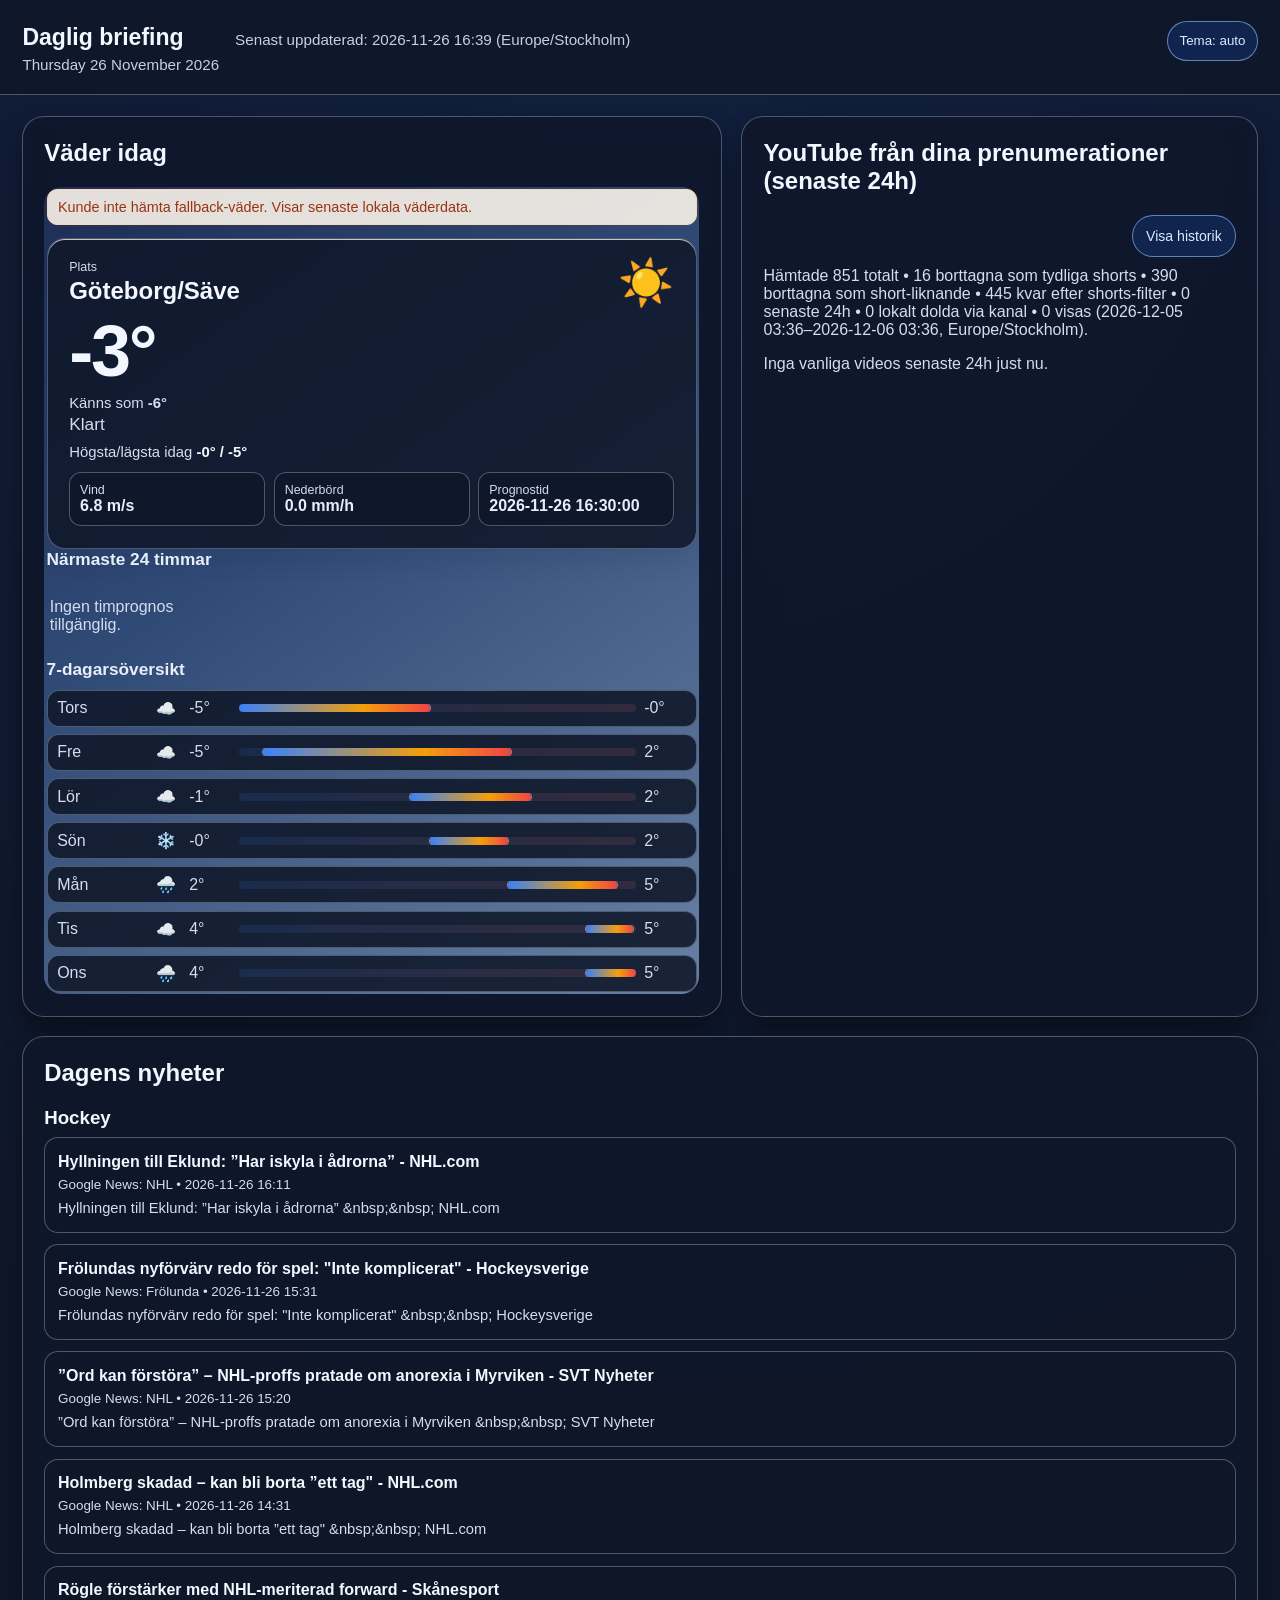
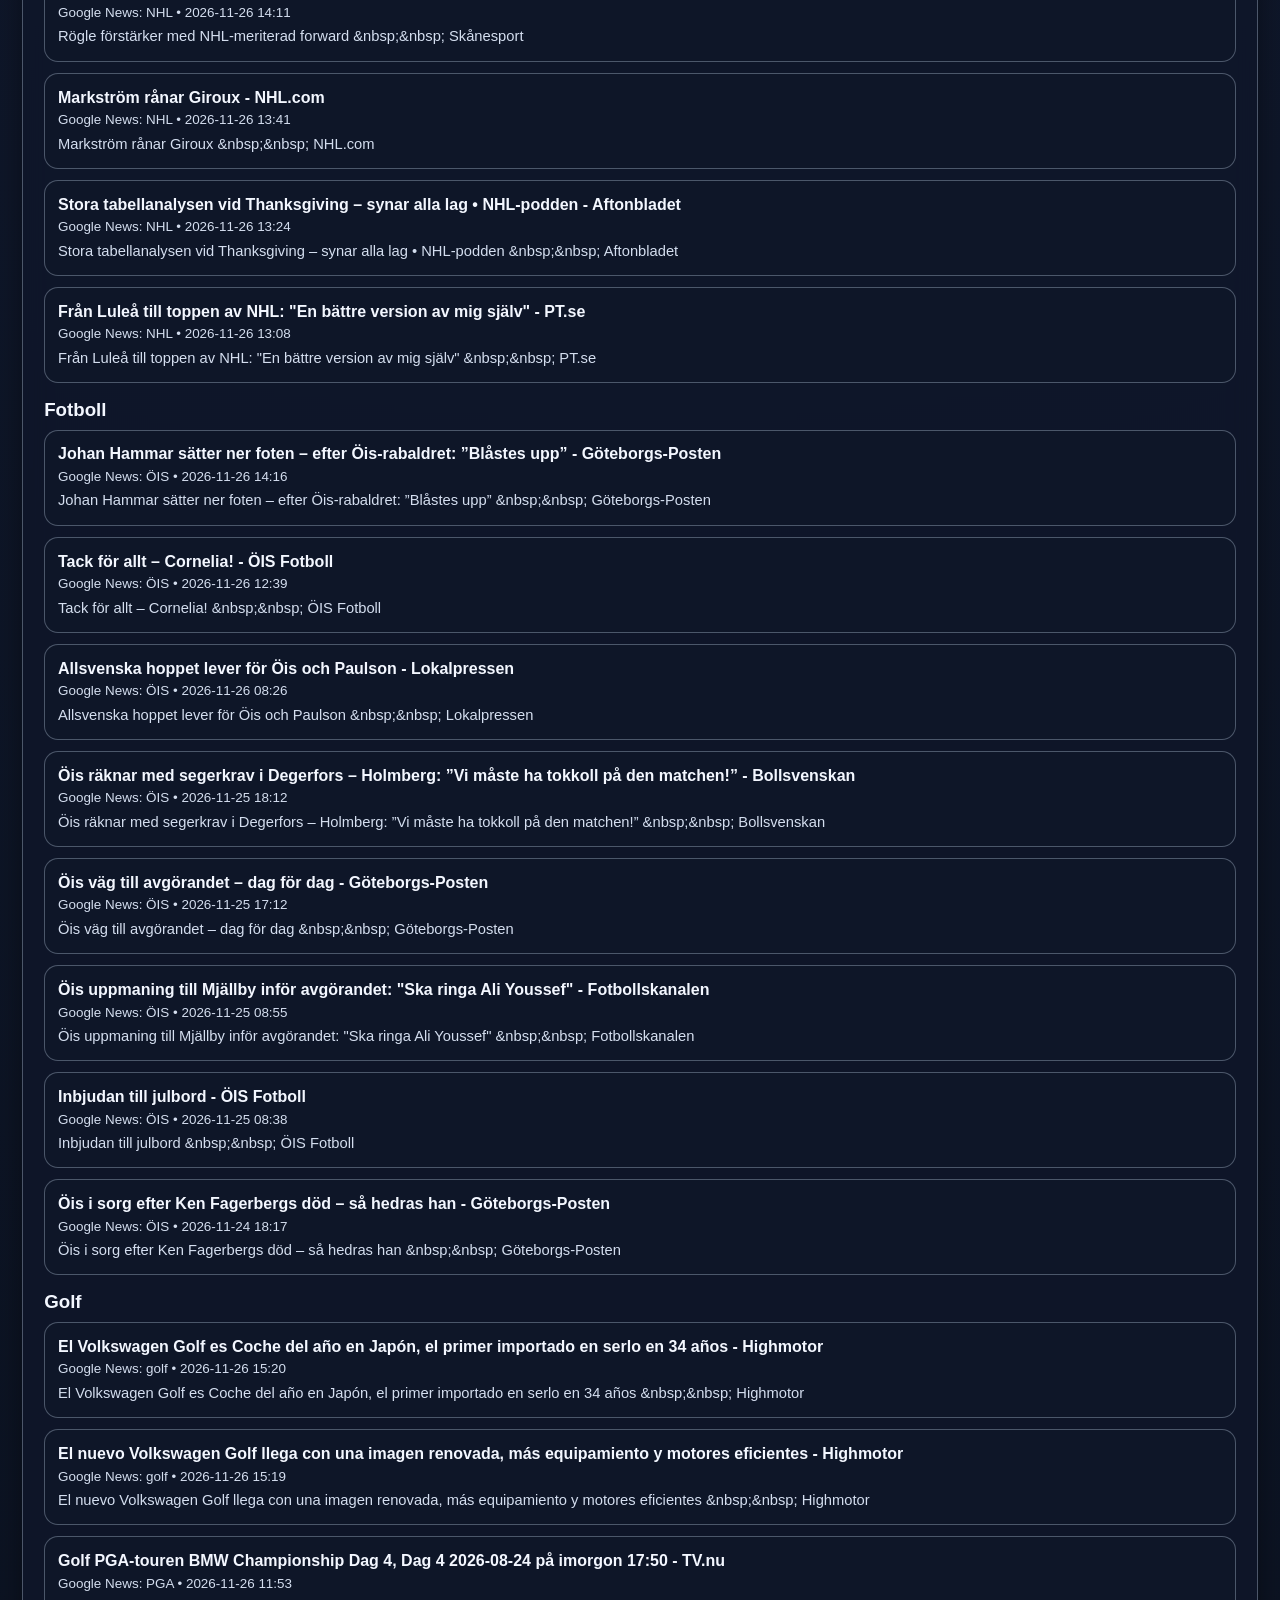
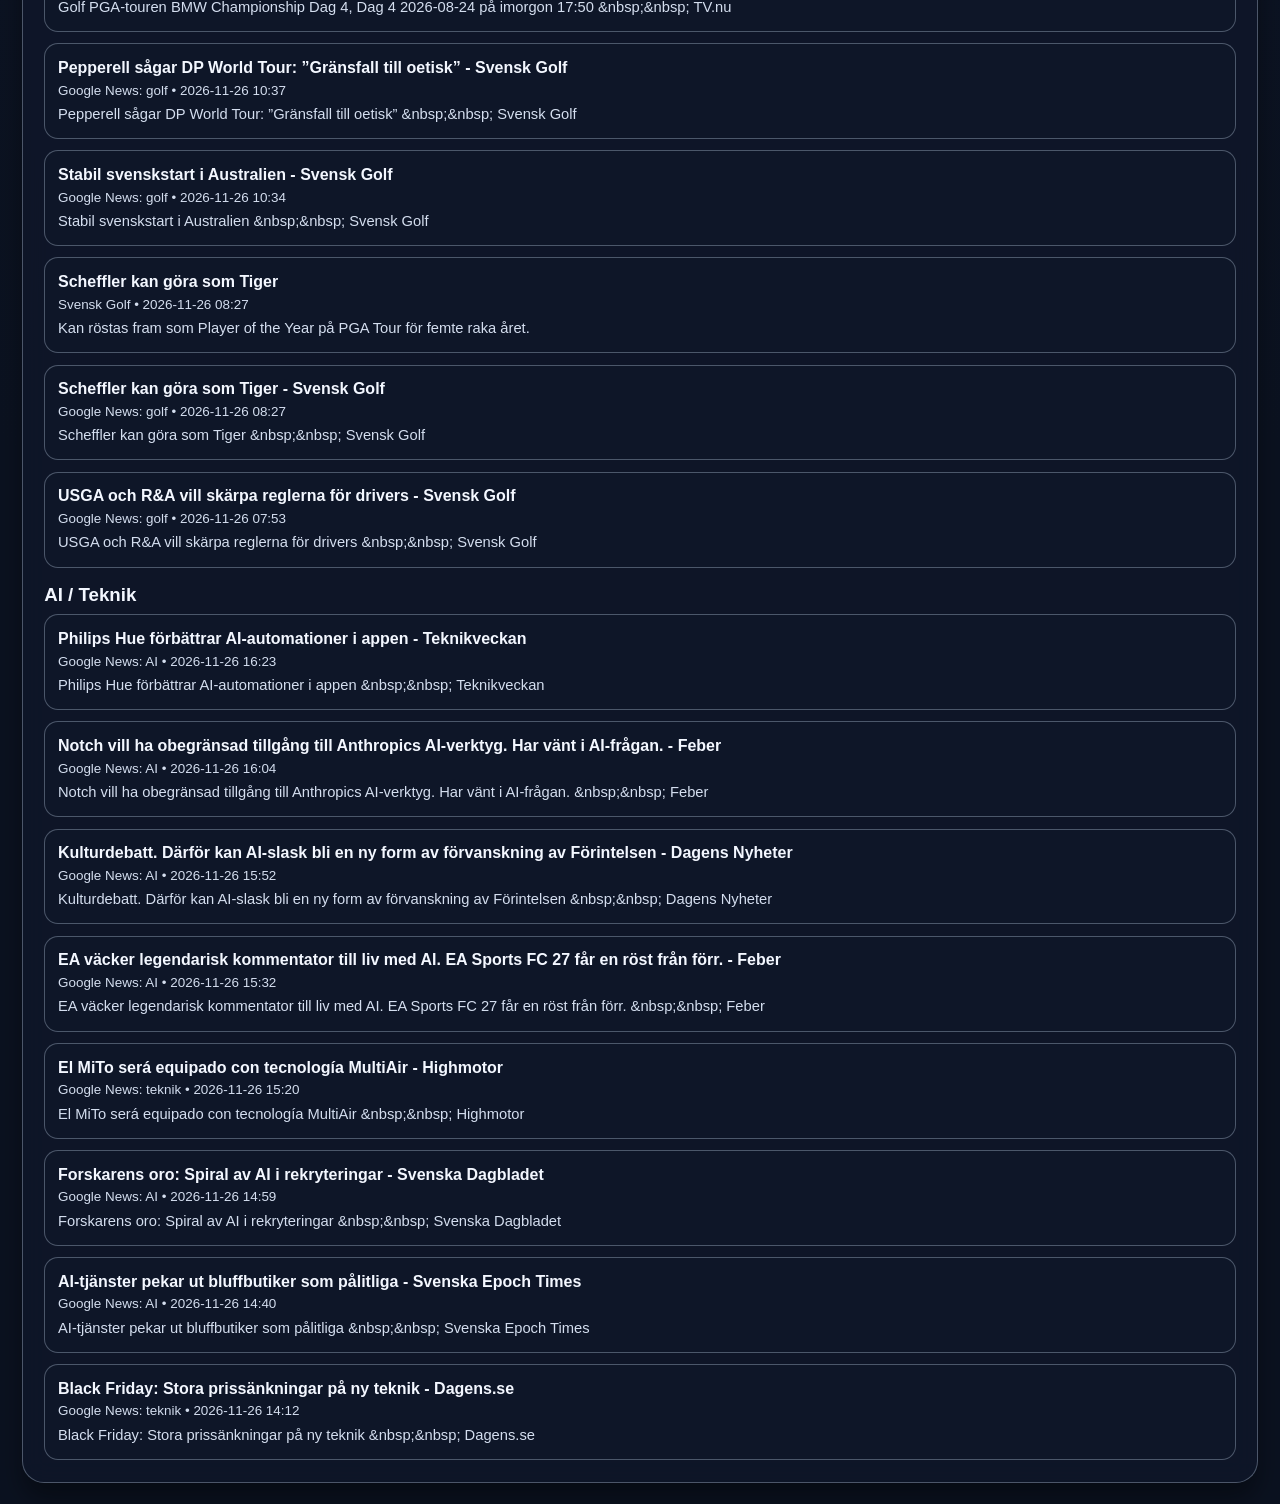
==== commit 056113ed: "chore: update daily briefing" ====
--- a/docs/index.html
+++ b/docs/index.html
@@ -10,9 +10,9 @@
   <header class="topbar">
     <div>
       <h1>Daglig briefing</h1>
-      <p>Wednesday 25 November 2026</p>
+      <p>Thursday 26 November 2026</p>
     </div>
-    <div class="updated">Senast uppdaterad: 2026-11-25 16:56 (Europe/Stockholm)</div>
+    <div class="updated">Senast uppdaterad: 2026-11-26 16:39 (Europe/Stockholm)</div>
   </header>
 
   <main class="container">
@@ -30,17 +30,17 @@
           <div class="weather-icon" id="weather-icon" aria-hidden="true">⛅</div>
         </div>
         <div class="weather-temp-wrap">
-          <div class="weather-temp" id="weather-temp">-0.8°</div>
-          <p class="weather-temp-note">Känns som <strong id="weather-feels-like">-4.5°</strong></p>
+          <div class="weather-temp" id="weather-temp">-2.5°</div>
+          <p class="weather-temp-note">Känns som <strong id="weather-feels-like">-6.1°</strong></p>
         </div>
-        <p class="weather-desc" id="weather-desc">Mest klart</p>
+        <p class="weather-desc" id="weather-desc">Klart</p>
         <div class="weather-hero-meta">
-          <span>Högsta/lägsta idag <strong id="weather-hilo">0.7° / -3.7°</strong></span>
+          <span>Högsta/lägsta idag <strong id="weather-hilo">-0.3° / -5.2°</strong></span>
         </div>
         <div class="weather-grid">
-          <div class="metric"><span>Vind</span><strong id="weather-wind">8.3 m/s</strong></div>
+          <div class="metric"><span>Vind</span><strong id="weather-wind">6.8 m/s</strong></div>
           <div class="metric"><span>Nederbörd</span><strong id="weather-precip">Ingen nederbörd just nu</strong></div>
-          <div class="metric"><span>Prognostid</span><strong id="weather-updated">2026-11-25T15:45</strong></div>
+          <div class="metric"><span>Prognostid</span><strong id="weather-updated">2026-11-26T15:30</strong></div>
         </div>
       </div>
 
@@ -54,7 +54,7 @@
         <p class="muted">Laddar dygnsprognos...</p>
       </div>
     </section>
-    <script id="weather-fallback-data" type="application/json">{&quot;location&quot;: &quot;Göteborg/Säve&quot;, &quot;temperature_c&quot;: -0.8, &quot;feels_like_c&quot;: -4.5, &quot;min_c&quot;: -3.7, &quot;max_c&quot;: 0.7, &quot;description&quot;: &quot;Mest klart&quot;, &quot;wind_ms&quot;: 8.3, &quot;precip_mm_h&quot;: 0.0, &quot;forecast_time_utc&quot;: &quot;2026-11-25T15:45&quot;, &quot;error&quot;: null}</script>
+    <script id="weather-fallback-data" type="application/json">{&quot;location&quot;: &quot;Göteborg/Säve&quot;, &quot;temperature_c&quot;: -2.5, &quot;feels_like_c&quot;: -6.1, &quot;min_c&quot;: -5.2, &quot;max_c&quot;: -0.3, &quot;description&quot;: &quot;Klart&quot;, &quot;wind_ms&quot;: 6.8, &quot;precip_mm_h&quot;: 0.0, &quot;forecast_time_utc&quot;: &quot;2026-11-26T15:30&quot;, &quot;error&quot;: null}</script>
     
     </section>
 
@@ -75,7 +75,7 @@
 
     <section class="card">
       <h2>Dagens nyheter</h2>
-      <section class='news-topic'><h3>Hockey</h3><ul class='item-list'><li class='news-item'><a href='https://news.google.com/rss/articles/[base64]?oc=5' target='_blank' rel='noopener noreferrer'>Veckans inkorg: Om Larkin-affären, Blues och Laine - NHL.com</a><div class='meta'>Google News: NHL • 2026-11-25 16:22</div><p class='summary'>Veckans inkorg: Om Larkin-affären, Blues och Laine &amp;nbsp;&amp;nbsp; NHL.com</p></li><li class='news-item'><a href='https://news.google.com/rss/articles/CBMiY0FVX3lxTE1PbVNvZkRmS2FVeFA5VXpIV2JCVjNza0VodUpfRTNUZXExcjRTMXZCekNxNldzbDRkaXVvUVlNMmlVSFJhT3pic3FkT1E0NUVhUWhpYjR0Ums4T3h1b2pEWmpKVQ?oc=5' target='_blank' rel='noopener noreferrer'>Speltips: Frölunda - Björklöven 26/11 &quot;Frölunda vinner på hemmaplan&quot; - Bettingstugan.se</a><div class='meta'>Google News: Frölunda • 2026-11-25 16:10</div><p class='summary'>Speltips: Frölunda - Björklöven 26/11 &quot;Frölunda vinner på hemmaplan&quot; &amp;nbsp;&amp;nbsp; Bettingstugan.se</p></li><li class='news-item'><a href='https://news.google.com/rss/articles/CBMihAFBVV95cUxPZFYtZkJYOGluRnZoNS1EUUt4YjNZcllzTVNidjVSN1pBYjBSOHdYUW9ETXZkeXVnTkgyQVJaWFVueHkyNlVYV2V4VjV4NWhzY2t4SkhqZkFTdkhmcWZrNzh6enNLYWdJYndHNzJhajk3MHF6STFiLWVaUzlUaDlhT1JlX18?oc=5' target='_blank' rel='noopener noreferrer'>Larkin gör Canadiens ännu farligare - NHL.com</a><div class='meta'>Google News: NHL • 2026-11-25 15:46</div><p class='summary'>Larkin gör Canadiens ännu farligare &amp;nbsp;&amp;nbsp; NHL.com</p></li><li class='news-item'><a href='https://news.google.com/rss/articles/[base64]?oc=5' target='_blank' rel='noopener noreferrer'>Frölundas ansvarige: ”Försöker få tillbaka den klassiska stämningen” - rakapuckar.com</a><div class='meta'>Google News: Frölunda • 2026-11-25 15:23</div><p class='summary'>Frölundas ansvarige: ”Försöker få tillbaka den klassiska stämningen” &amp;nbsp;&amp;nbsp; rakapuckar.com</p></li><li class='news-item'><a href='https://news.google.com/rss/articles/CBMid0FVX3lxTFBWd3IwWkRHZm9NLWNOYmxTeHcxVlJXNnZyWjMtemJlUjJuVDRRdzl6c2tEYzk5dFExcWxOVHIyUnBkVWRMLUZqQk9WMXhaSjFBaEhhU1FYQm1RM1JxLW9tRkRYRWFSSlJhQmlKMmE2TjRWekFodnRv?oc=5' target='_blank' rel='noopener noreferrer'>NHL-stjärnan Sidney Crosbys mäktiga gåva – till Leo Carlsson - Sportbibeln</a><div class='meta'>Google News: NHL • 2026-11-25 15:21</div><p class='summary'>NHL-stjärnan Sidney Crosbys mäktiga gåva – till Leo Carlsson &amp;nbsp;&amp;nbsp; Sportbibeln</p></li><li class='news-item'><a href='https://news.google.com/rss/articles/[base64]?oc=5' target='_blank' rel='noopener noreferrer'>Flera NHL-svenskar ryktas bort – oväntade namn på listan - Aftonbladet</a><div class='meta'>Google News: NHL • 2026-11-25 14:11</div><p class='summary'>Flera NHL-svenskar ryktas bort – oväntade namn på listan &amp;nbsp;&amp;nbsp; Aftonbladet</p></li><li class='news-item'><a href='https://news.google.com/rss/articles/CBMijgFBVV95cUxOQlJaMFJnWEtDcTZmMnM0anNVUkNFdWNSUnRjdEN1UzVPS2JBX0F6RHNLNE9vX0E2NXJwN1VRX1hUdG4yc0hhNXFxejhSa2JtRlFjY2lrUVZzWVQwSHNhcnUxSVhDd1FxeVpEQ2twUF9tc04yOXRzTFNucEJlZkJNVXYtTXpWX0lhV2V4UE1n?oc=5' target='_blank' rel='noopener noreferrer'>Stenberg kallas upp – får ny NHL-chans - Hockeysverige</a><div class='meta'>Google News: NHL • 2026-11-25 12:59</div><p class='summary'>Stenberg kallas upp – får ny NHL-chans &amp;nbsp;&amp;nbsp; Hockeysverige</p></li><li class='news-item'><a href='https://news.google.com/rss/articles/CBMidEFVX3lxTE01aUh6andYX3o1SDFsc2dPYTFhUzFkcmVHVXA4cW1pdDdqMlZCY3AxZHgxbzY2SjlQZzMyUmdGalZydE9QVU1xVUJmMUpicHZDdmN5eDBoSlVDNzFYeWpZbm1LZThqZXJiWjdrckd3SHNyd3VF?oc=5' target='_blank' rel='noopener noreferrer'>Utah Mammoth - Nashville Predators - 27 nov. 2026 - NHL.com</a><div class='meta'>Google News: NHL • 2026-11-25 12:48</div><p class='summary'>Utah Mammoth - Nashville Predators - 27 nov. 2026 &amp;nbsp;&amp;nbsp; NHL.com</p></li></ul></section><section class='news-topic'><h3>Fotboll</h3><ul class='item-list'><li class='news-item'><a href='https://news.google.com/rss/articles/CBMiZkFVX3lxTFBHQXd6RDJ2aUtlaERFSVo4d0swbmRaVXJTTkdNeUo2blBUOWtXM2R3MkZ4ZzNGVS1qLVdlSTA2V0xoMkFvQVlJTWg4ZlNEamo5U0lSQ2lpbVVYTjFfZnZXLUJQcXZlQQ?oc=5' target='_blank' rel='noopener noreferrer'>Inbjudan till julbord - ÖIS Fotboll</a><div class='meta'>Google News: ÖIS • 2026-11-25 08:38</div><p class='summary'>Inbjudan till julbord &amp;nbsp;&amp;nbsp; ÖIS Fotboll</p></li><li class='news-item'><a href='https://news.google.com/rss/articles/[base64]?oc=5' target='_blank' rel='noopener noreferrer'>Öis i sorg efter Ken Fagerbergs död – så hedras han - Göteborgs-Posten</a><div class='meta'>Google News: ÖIS • 2026-11-24 16:55</div><p class='summary'>Öis i sorg efter Ken Fagerbergs död – så hedras han &amp;nbsp;&amp;nbsp; Göteborgs-Posten</p></li><li class='news-item'><a href='https://news.google.com/rss/articles/[base64]?oc=5' target='_blank' rel='noopener noreferrer'>Öis chock efter dödsbeskedet - Expressen</a><div class='meta'>Google News: ÖIS • 2026-11-24 14:05</div><p class='summary'>Öis chock efter dödsbeskedet &amp;nbsp;&amp;nbsp; Expressen</p></li><li class='news-item'><a href='https://news.google.com/rss/articles/[base64]?oc=5' target='_blank' rel='noopener noreferrer'>Fotbollsspelaren Ken Fagerberg är död – den tidigare Öis-spelaren blev 37 år gammal - Göteborgs-Posten</a><div class='meta'>Google News: ÖIS • 2026-11-24 12:23</div><p class='summary'>Fotbollsspelaren Ken Fagerberg är död – den tidigare Öis-spelaren blev 37 år gammal &amp;nbsp;&amp;nbsp; Göteborgs-Posten</p></li><li class='news-item'><a href='https://news.google.com/rss/articles/CBMiY0FVX3lxTE9Kc2R2Y0h2bjBnRXBKVmJKN0N2RjlHTmkyOWVpdm4xVlUzY3FwSHpJVWEyQTRSU0lORkdpNFB4MUw2YTg2ZF8zM2JVVVNWRXg1bjJuSF9YaVlUMTRoN1Z1d0p2OA?oc=5' target='_blank' rel='noopener noreferrer'>Träningsschema v. 48 - ÖIS Fotboll</a><div class='meta'>Google News: ÖIS • 2026-11-24 12:03</div><p class='summary'>Träningsschema v. 48 &amp;nbsp;&amp;nbsp; ÖIS Fotboll</p></li><li class='news-item'><a href='https://news.google.com/rss/articles/[base64]?oc=5' target='_blank' rel='noopener noreferrer'>Öis oro – Mjällbys tripp till Kazakstan - Aftonbladet</a><div class='meta'>Google News: ÖIS • 2026-11-24 11:39</div><p class='summary'>Öis oro – Mjällbys tripp till Kazakstan &amp;nbsp;&amp;nbsp; Aftonbladet</p></li><li class='news-item'><a href='https://news.google.com/rss/articles/CBMibkFVX3lxTE9TSjBrbXBlaC1Fd0tsSE1oRjNyQlZCbkhIdmxRMTlEQjNhR3ZoZlk3TGctYTYteDlqLUZiLTVJOU5seVhvUlN3THZobGRJbVhneFJtTXgwT1JNbVkwQzBhY3JJRFpRT3M5bGlKb0NB?oc=5' target='_blank' rel='noopener noreferrer'>Blytung seger mot Kalmar FF - ÖIS Fotboll</a><div class='meta'>Google News: ÖIS • 2026-11-24 10:43</div><p class='summary'>Blytung seger mot Kalmar FF &amp;nbsp;&amp;nbsp; ÖIS Fotboll</p></li><li class='news-item'><a href='https://news.google.com/rss/articles/[base64]?oc=5' target='_blank' rel='noopener noreferrer'>Öis uppmaning till Mjällby inför avgörandet: &quot;Ska ringa Ali Youssef&quot; - Fotbollskanalen</a><div class='meta'>Google News: ÖIS • 2026-11-24 09:28</div><p class='summary'>Öis uppmaning till Mjällby inför avgörandet: &quot;Ska ringa Ali Youssef&quot; &amp;nbsp;&amp;nbsp; Fotbollskanalen</p></li></ul></section><section class='news-topic'><h3>Golf</h3><ul class='item-list'><li class='news-item'><a href='https://news.google.com/rss/articles/CBMifkFVX3lxTE1fU3hHVGpKRTJmZ3E0N1BTLU1LTGtTT1N3Y0liOEVMZ0lQeWVDeVBsQzlXaVRhZURpN29qNzdPamM2MXVkVzB0ckJRdG9TNHNGb016Q1hrNktmVVNzdmFPVUc2aWVVc09CZ1c2LU1haW9MRDE1QncyMTdpYUdMQQ?oc=5' target='_blank' rel='noopener noreferrer'>Glädjen i golfklubben: ”Bästa nyheten jag har fått” - Borås Tidning</a><div class='meta'>Google News: golf • 2026-11-25 16:05</div><p class='summary'>Glädjen i golfklubben: ”Bästa nyheten jag har fått” &amp;nbsp;&amp;nbsp; Borås Tidning</p></li><li class='news-item'><a href='https://news.google.com/rss/articles/CBMiT0FVX3lxTE1GN25idDJBcFZQZWJDMTZxc3lCQmY5TjNNcUNrNlU1T1VoOXlSd1dhMGFZcGFlSUJRZDdxNVBuYmxsbXlMbXBodE02SWFUMlE?oc=5' target='_blank' rel='noopener noreferrer'>Nedbank Golf Challenge på Viaplay Tor 03 dec 10:00 - TV.nu</a><div class='meta'>Google News: golf • 2026-11-25 15:44</div><p class='summary'>Nedbank Golf Challenge på Viaplay Tor 03 dec 10:00 &amp;nbsp;&amp;nbsp; TV.nu</p></li><li class='news-item'><a href='https://www.svenskgolf.se/tournytt/pepperell-sagar-dp-world-tour-gransfall-till-oetisk/' target='_blank' rel='noopener noreferrer'>Pepperell sågar DP World Tour: ”Gränsfall till oetisk”</a><div class='meta'>Svensk Golf • 2026-11-25 13:27</div><p class='summary'>&quot;Jag anser att det även finns en etisk dimension&quot;</p></li><li class='news-item'><a href='https://news.google.com/rss/articles/CBMikAFBVV95cUxORmpCaHZqY2ZEX1pfY1VDWjhZRlI1UkRHZjUtRDRGUFhrY213Z0QxSS10bElJZGtQc25tQnJMdVk2TzFDbHMxYVY4RnQ5XzJzOEkzUXU5WXZFaU9IQjRUbFB0NXhJR285SGRudVJjc0kxZWRUY1YtRFpiX1BDd1FWelVXNDZoaWFmMnUyTkRRVHM?oc=5' target='_blank' rel='noopener noreferrer'>Pepperell sågar DP World Tour: ”Gränsfall till oetisk” - Svensk Golf</a><div class='meta'>Google News: golf • 2026-11-25 13:27</div><p class='summary'>Pepperell sågar DP World Tour: ”Gränsfall till oetisk” &amp;nbsp;&amp;nbsp; Svensk Golf</p></li><li class='news-item'><a href='https://news.google.com/rss/articles/CBMickFVX3lxTE5IQ2prWXI0UXgwZjlnYS03V0tMS3MwM3NqUGR5V0R6REV2NkQtZnNodHQ2WDBzWS1GYy1keFlpNjlmMEhvaFJPZW96ajIyWlJjblRMbzdzSUt2SWs5LXhlLWx6aExhQkU4OWstdEdYQlIyQQ?oc=5' target='_blank' rel='noopener noreferrer'>Årets spelare på PGA Tour 2026 - Scheffler jagar rekord - TVmatchen.nu</a><div class='meta'>Google News: golf • 2026-11-25 13:14</div><p class='summary'>Årets spelare på PGA Tour 2026 - Scheffler jagar rekord &amp;nbsp;&amp;nbsp; TVmatchen.nu</p></li><li class='news-item'><a href='https://news.google.com/rss/articles/CBMiggFBVV95cUxPNzhnbTF5ZHhXeTNBLVdETTNScWZuWnBzY0k5Tk54aVJTLW82Vm9kbGRPdS1XOTVWLTM3ZHJEemdleGtuRHNsSkJKWXQyMm0taDZYYVExbU1xdmZtU0RBN0RHRkI1MHAtei1RY0pQMS1DQ3pZMlFJbndJR2pNSTl3SmFB?oc=5' target='_blank' rel='noopener noreferrer'>Ny vändning i tvisten om Tigers klädmärke - Svensk Golf</a><div class='meta'>Google News: golf • 2026-11-25 11:32</div><p class='summary'>Ny vändning i tvisten om Tigers klädmärke &amp;nbsp;&amp;nbsp; Svensk Golf</p></li><li class='news-item'><a href='https://news.google.com/rss/articles/CBMiigFBVV95cUxOMGs2TkJXYlg4QTl4UzBJMzNCQWdoVGxSbU5IZmZ6bkxjWkVJUC1pN3gyZWp5UWFNeWdrTTZkNXpqZjhBcnE1NkhsLTVzdFZpUGluTFRFeHZ5VG5Nd0dhbEN3TGZ6ckk3UkpsQ1ZsQnNwbjYxZkxlUktBSFhGcmNVVl9Kam13NGRBcWc?oc=5' target='_blank' rel='noopener noreferrer'>Trump går till attack – golfbanan stoppades - Expressen</a><div class='meta'>Google News: golf • 2026-11-25 11:07</div><p class='summary'>Trump går till attack – golfbanan stoppades &amp;nbsp;&amp;nbsp; Expressen</p></li><li class='news-item'><a href='https://news.google.com/rss/articles/CBMifkFVX3lxTE0tdnBaVUVTQjh0OEVLbUxHSktCQVpaM2Y5Q0tXN3RfQVRwVTlDQjh3a0FWOFVkLVh4ejdOZHF4Z1lsYS1KdEl3NVJJZ3I1Tl9EMnh0ZV9wRDFZNkpFV1J0WnFVVXpZbXp0TWRpdEFIRmlNR3dvMUV0SFA2d0xmZw?oc=5' target='_blank' rel='noopener noreferrer'>Fem svenskor i Tourfinalen på La Cala - Svensk Golf</a><div class='meta'>Google News: golf • 2026-11-25 08:11</div><p class='summary'>Fem svenskor i Tourfinalen på La Cala &amp;nbsp;&amp;nbsp; Svensk Golf</p></li></ul></section><section class='news-topic'><h3>AI / Teknik</h3><ul class='item-list'><li class='news-item'><a href='https://news.google.com/rss/articles/CBMijwFBVV95cUxNRFp2RHNSR2Z0UHJhZFF4Y0dET2J0aDZBcDM4bjBvVXpVdmJHdHpoRlpRbVluMVNiS3dTZnlNT3Jmejc1dk9yY05JUlpJNU50U0JPN0FzbjNNTGdId1cxQ08tTFBRQUxJcTllSG5OeWpwUE9oSXhuVm8yZldMUUZGcGRMbVVjWVYwVlJFQzlLUQ?oc=5' target='_blank' rel='noopener noreferrer'>EU planerar ny jättefond – ska satsa på AI och kvantteknik - Impact Loop</a><div class='meta'>Google News: AI • 2026-11-25 16:43</div><p class='summary'>EU planerar ny jättefond – ska satsa på AI och kvantteknik &amp;nbsp;&amp;nbsp; Impact Loop</p></li><li class='news-item'><a href='https://news.google.com/rss/articles/[base64]?oc=5' target='_blank' rel='noopener noreferrer'>Beslut i korthet från teknik- och fastighetsförvaltningen 25 november - Mynewsdesk</a><div class='meta'>Google News: teknik • 2026-11-25 16:32</div><p class='summary'>Beslut i korthet från teknik- och fastighetsförvaltningen 25 november &amp;nbsp;&amp;nbsp; Mynewsdesk</p></li><li class='news-item'><a href='https://news.google.com/rss/articles/[base64]?oc=5' target='_blank' rel='noopener noreferrer'>Planer på AI-center skapar oro i Töva utanför Sundsvall - TV4 Nyheterna</a><div class='meta'>Google News: AI • 2026-11-25 16:13</div><p class='summary'>Planer på AI-center skapar oro i Töva utanför Sundsvall &amp;nbsp;&amp;nbsp; TV4 Nyheterna</p></li><li class='news-item'><a href='https://news.google.com/rss/articles/CBMiggFBVV95cUxOV2Fxa0F2UG9BdGhWVGdUSzFINkJXTllfNU0zUWNDeHVJQVdDQVVVbnpnYWlkdDlLNzl5QUNUT0NOczVNUlYyOXNFSkdfQ1czbDlxWmRGWTZtTUMtN1JIRWw3cWstVW1SeVZHSFE3WUpQdEJ3aTNDU0hablk0aGhMMWR3?oc=5' target='_blank' rel='noopener noreferrer'>AI-optimismen som bortblåst – men Stockholm ser ut att stå emot - EFN</a><div class='meta'>Google News: AI • 2026-11-25 16:11</div><p class='summary'>AI-optimismen som bortblåst – men Stockholm ser ut att stå emot &amp;nbsp;&amp;nbsp; EFN</p></li><li class='news-item'><a href='https://news.google.com/rss/articles/CBMigwFBVV95cUxPMFRIOEdhRzRqeXVVZ2JMaTlPR0t4RW1MZXFWVFRqSFVNb3lpNzNJMnNoVDUtVWxheFBTYkludlJUeXo1TVF5MTc1aWJuMUozeWMyM1hZZDVMSnFwOWZFM0t1cy1BMjd5UDVJcTl0UmFKTkZkR2hJRHcyUElZQlNydDBKYw?oc=5' target='_blank' rel='noopener noreferrer'>Här är detaljerna i Wallenbergs nya AI-investering - DI</a><div class='meta'>Google News: AI • 2026-11-25 16:04</div><p class='summary'>Här är detaljerna i Wallenbergs nya AI-investering &amp;nbsp;&amp;nbsp; DI</p></li><li class='news-item'><a href='https://news.google.com/rss/articles/[base64]?oc=5' target='_blank' rel='noopener noreferrer'>Vetenskaps- och teknikministeriet utfärdade utnämningsbeslut för högre tjänstemän vid två enheter. - Vietnam.vn</a><div class='meta'>Google News: teknik • 2026-11-25 16:04</div><p class='summary'>Vetenskaps- och teknikministeriet utfärdade utnämningsbeslut för högre tjänstemän vid två enheter. &amp;nbsp;&amp;nbsp; Vietnam.vn</p></li><li class='news-item'><a href='https://www.theverge.com/gadgets/1023735/best-gifts-under-25-2026' target='_blank' rel='noopener noreferrer'>The Verge’s guide to affordable holiday gifts under $25</a><div class='meta'>The Verge • 2026-11-25 16:00</div><p class='summary'>Gift-giving on a tight budget is tough, but constraints can also encourage some creative thinking. We thought for a long while (and asked other Verge staffers) about the best items out there, and we&#x27;re pretty happy with what we came up with. For this list, we&#x27;ve rounded up a barrage of fun gadgets and stocking-stuffer [&amp;#8230;]</p></li><li class='news-item'><a href='https://news.google.com/rss/articles/CBMifkFVX3lxTFBUb0VGNS1wbWpyaUU2VGk0ZWdtMkdDWTZjdTRjakNwUXpXNlBhc3lUTXZJOGxSNFVONGdQMHg1R2w4ZkJWSjFuaWZRQW5WeXNzaDdNMmpwbHdBTEI3MllXeFZWcXNteEZYd1RpMDA0bWtiYnVKeGkya28zYU9vUQ?oc=5' target='_blank' rel='noopener noreferrer'>Stockholmsbörsen tyngs av AI-raset på Wall Street - DI</a><div class='meta'>Google News: AI • 2026-11-25 15:50</div><p class='summary'>Stockholmsbörsen tyngs av AI-raset på Wall Street &amp;nbsp;&amp;nbsp; DI</p></li></ul></section>
+      <section class='news-topic'><h3>Hockey</h3><ul class='item-list'><li class='news-item'><a href='https://news.google.com/rss/articles/[base64]?oc=5' target='_blank' rel='noopener noreferrer'>Hyllningen till Eklund: ”Har iskyla i ådrorna” - NHL.com</a><div class='meta'>Google News: NHL • 2026-11-26 16:11</div><p class='summary'>Hyllningen till Eklund: ”Har iskyla i ådrorna” &amp;nbsp;&amp;nbsp; NHL.com</p></li><li class='news-item'><a href='https://news.google.com/rss/articles/[base64]?oc=5' target='_blank' rel='noopener noreferrer'>Frölundas nyförvärv redo för spel: &quot;Inte komplicerat&quot; - Hockeysverige</a><div class='meta'>Google News: Frölunda • 2026-11-26 15:31</div><p class='summary'>Frölundas nyförvärv redo för spel: &quot;Inte komplicerat&quot; &amp;nbsp;&amp;nbsp; Hockeysverige</p></li><li class='news-item'><a href='https://news.google.com/rss/articles/[base64]?oc=5' target='_blank' rel='noopener noreferrer'>”Ord kan förstöra” – NHL-proffs pratade om anorexia i Myrviken - SVT Nyheter</a><div class='meta'>Google News: NHL • 2026-11-26 15:20</div><p class='summary'>”Ord kan förstöra” – NHL-proffs pratade om anorexia i Myrviken &amp;nbsp;&amp;nbsp; SVT Nyheter</p></li><li class='news-item'><a href='https://news.google.com/rss/articles/CBMifEFVX3lxTE1kZE1NUUtUSjZwNWs5Rk5objFBNlpnejRTcVJwRnd6c0c5SmNLUTA5aUw0YXF6U3V0T0hZQlNwdDl2c05kd3h2Yk5mbVFmVlh1elF1ckxGelFPR0pnYU5adDZrdFk0UlphRzRRTWtJeFJnSndUNXJqak1DS0g?oc=5' target='_blank' rel='noopener noreferrer'>Holmberg skadad – kan bli borta ”ett tag&quot; - NHL.com</a><div class='meta'>Google News: NHL • 2026-11-26 14:31</div><p class='summary'>Holmberg skadad – kan bli borta ”ett tag&quot; &amp;nbsp;&amp;nbsp; NHL.com</p></li><li class='news-item'><a href='https://news.google.com/rss/articles/CBMiggFBVV95cUxQell1RmNpZEVtd0c2a3JqYWQ2bWtrZ3Y4UnFyWE9Zc0Z1ZVEwVl9WcDEyMDg4dF9PSktsTkpRS0pCMERXLThfVHV3eEJWeVFibklrZnpFM3ltcDhKQzJIaUwyWWVfeHowTmNPb3p3anVET2EyMDlNMUFkTWIwRnROSTBR?oc=5' target='_blank' rel='noopener noreferrer'>Rögle förstärker med NHL-meriterad forward - Skånesport</a><div class='meta'>Google News: NHL • 2026-11-26 14:11</div><p class='summary'>Rögle förstärker med NHL-meriterad forward &amp;nbsp;&amp;nbsp; Skånesport</p></li><li class='news-item'><a href='https://news.google.com/rss/articles/[base64]?oc=5' target='_blank' rel='noopener noreferrer'>Markström rånar Giroux - NHL.com</a><div class='meta'>Google News: NHL • 2026-11-26 13:41</div><p class='summary'>Markström rånar Giroux &amp;nbsp;&amp;nbsp; NHL.com</p></li><li class='news-item'><a href='https://news.google.com/rss/articles/[base64]?oc=5' target='_blank' rel='noopener noreferrer'>Stora tabellanalysen vid Thanksgiving – synar alla lag • NHL-podden - Aftonbladet</a><div class='meta'>Google News: NHL • 2026-11-26 13:24</div><p class='summary'>Stora tabellanalysen vid Thanksgiving – synar alla lag • NHL-podden &amp;nbsp;&amp;nbsp; Aftonbladet</p></li><li class='news-item'><a href='https://news.google.com/rss/articles/[base64]?oc=5' target='_blank' rel='noopener noreferrer'>Från Luleå till toppen av NHL: &quot;En bättre version av mig själv&quot; - PT.se</a><div class='meta'>Google News: NHL • 2026-11-26 13:08</div><p class='summary'>Från Luleå till toppen av NHL: &quot;En bättre version av mig själv&quot; &amp;nbsp;&amp;nbsp; PT.se</p></li></ul></section><section class='news-topic'><h3>Fotboll</h3><ul class='item-list'><li class='news-item'><a href='https://news.google.com/rss/articles/[base64]?oc=5' target='_blank' rel='noopener noreferrer'>Johan Hammar sätter ner foten – efter Öis-rabaldret: ”Blåstes upp” - Göteborgs-Posten</a><div class='meta'>Google News: ÖIS • 2026-11-26 14:16</div><p class='summary'>Johan Hammar sätter ner foten – efter Öis-rabaldret: ”Blåstes upp” &amp;nbsp;&amp;nbsp; Göteborgs-Posten</p></li><li class='news-item'><a href='https://news.google.com/rss/articles/CBMiZ0FVX3lxTE1zZ2lBZlJDUnhZQ1dpMmxWWGlxXy1vRHV0S0FoRHBKNXdIWXhScnFTM2lVT1phYlloTTlsUmdSRjk0R2lNTS1yM202eFVoLUtjYTl2WXJ6bkhHQVJicS04U29pUmNrWmM?oc=5' target='_blank' rel='noopener noreferrer'>Tack för allt – Cornelia! - ÖIS Fotboll</a><div class='meta'>Google News: ÖIS • 2026-11-26 12:39</div><p class='summary'>Tack för allt – Cornelia! &amp;nbsp;&amp;nbsp; ÖIS Fotboll</p></li><li class='news-item'><a href='https://news.google.com/rss/articles/[base64]?oc=5' target='_blank' rel='noopener noreferrer'>Allsvenska hoppet lever för Öis och Paulson - Lokalpressen</a><div class='meta'>Google News: ÖIS • 2026-11-26 08:26</div><p class='summary'>Allsvenska hoppet lever för Öis och Paulson &amp;nbsp;&amp;nbsp; Lokalpressen</p></li><li class='news-item'><a href='https://news.google.com/rss/articles/[base64]?oc=5' target='_blank' rel='noopener noreferrer'>Öis räknar med segerkrav i Degerfors – Holmberg: ”Vi måste ha tokkoll på den matchen!” - Bollsvenskan</a><div class='meta'>Google News: ÖIS • 2026-11-25 18:12</div><p class='summary'>Öis räknar med segerkrav i Degerfors – Holmberg: ”Vi måste ha tokkoll på den matchen!” &amp;nbsp;&amp;nbsp; Bollsvenskan</p></li><li class='news-item'><a href='https://news.google.com/rss/articles/[base64]?oc=5' target='_blank' rel='noopener noreferrer'>Öis väg till avgörandet – dag för dag - Göteborgs-Posten</a><div class='meta'>Google News: ÖIS • 2026-11-25 17:12</div><p class='summary'>Öis väg till avgörandet – dag för dag &amp;nbsp;&amp;nbsp; Göteborgs-Posten</p></li><li class='news-item'><a href='https://news.google.com/rss/articles/[base64]?oc=5' target='_blank' rel='noopener noreferrer'>Öis uppmaning till Mjällby inför avgörandet: &quot;Ska ringa Ali Youssef&quot; - Fotbollskanalen</a><div class='meta'>Google News: ÖIS • 2026-11-25 08:55</div><p class='summary'>Öis uppmaning till Mjällby inför avgörandet: &quot;Ska ringa Ali Youssef&quot; &amp;nbsp;&amp;nbsp; Fotbollskanalen</p></li><li class='news-item'><a href='https://news.google.com/rss/articles/CBMiZkFVX3lxTFBHQXd6RDJ2aUtlaERFSVo4d0swbmRaVXJTTkdNeUo2blBUOWtXM2R3MkZ4ZzNGVS1qLVdlSTA2V0xoMkFvQVlJTWg4ZlNEamo5U0lSQ2lpbVVYTjFfZnZXLUJQcXZlQQ?oc=5' target='_blank' rel='noopener noreferrer'>Inbjudan till julbord - ÖIS Fotboll</a><div class='meta'>Google News: ÖIS • 2026-11-25 08:38</div><p class='summary'>Inbjudan till julbord &amp;nbsp;&amp;nbsp; ÖIS Fotboll</p></li><li class='news-item'><a href='https://news.google.com/rss/articles/[base64]?oc=5' target='_blank' rel='noopener noreferrer'>Öis i sorg efter Ken Fagerbergs död – så hedras han - Göteborgs-Posten</a><div class='meta'>Google News: ÖIS • 2026-11-24 18:17</div><p class='summary'>Öis i sorg efter Ken Fagerbergs död – så hedras han &amp;nbsp;&amp;nbsp; Göteborgs-Posten</p></li></ul></section><section class='news-topic'><h3>Golf</h3><ul class='item-list'><li class='news-item'><a href='https://news.google.com/rss/articles/[base64]?oc=5' target='_blank' rel='noopener noreferrer'>El Volkswagen Golf es Coche del año en Japón, el primer importado en serlo en 34 años - Highmotor</a><div class='meta'>Google News: golf • 2026-11-26 15:20</div><p class='summary'>El Volkswagen Golf es Coche del año en Japón, el primer importado en serlo en 34 años &amp;nbsp;&amp;nbsp; Highmotor</p></li><li class='news-item'><a href='https://news.google.com/rss/articles/[base64]?oc=5' target='_blank' rel='noopener noreferrer'>El nuevo Volkswagen Golf llega con una imagen renovada, más equipamiento y motores eficientes - Highmotor</a><div class='meta'>Google News: golf • 2026-11-26 15:19</div><p class='summary'>El nuevo Volkswagen Golf llega con una imagen renovada, más equipamiento y motores eficientes &amp;nbsp;&amp;nbsp; Highmotor</p></li><li class='news-item'><a href='https://news.google.com/rss/articles/CBMic0FVX3lxTFBCbTBZVURaek8tdnNxNnlFQXJ6emNESTc0Rm9TTlI1S2FWSW5ldnlmWnZVZVduNllpTkJrT0I0NlM5RHRLMy1uekZEZng2d1ZxaldVdDAycS1zUjlkTFZWdVVaYkVsMUQ5SFlXaGdMa3JyYVU?oc=5' target='_blank' rel='noopener noreferrer'>Golf PGA-touren BMW Championship Dag 4, Dag 4 2026-08-24 på imorgon 17:50 - TV.nu</a><div class='meta'>Google News: PGA • 2026-11-26 11:53</div><p class='summary'>Golf PGA-touren BMW Championship Dag 4, Dag 4 2026-08-24 på imorgon 17:50 &amp;nbsp;&amp;nbsp; TV.nu</p></li><li class='news-item'><a href='https://news.google.com/rss/articles/CBMikAFBVV95cUxORmpCaHZqY2ZEX1pfY1VDWjhZRlI1UkRHZjUtRDRGUFhrY213Z0QxSS10bElJZGtQc25tQnJMdVk2TzFDbHMxYVY4RnQ5XzJzOEkzUXU5WXZFaU9IQjRUbFB0NXhJR285SGRudVJjc0kxZWRUY1YtRFpiX1BDd1FWelVXNDZoaWFmMnUyTkRRVHM?oc=5' target='_blank' rel='noopener noreferrer'>Pepperell sågar DP World Tour: ”Gränsfall till oetisk” - Svensk Golf</a><div class='meta'>Google News: golf • 2026-11-26 10:37</div><p class='summary'>Pepperell sågar DP World Tour: ”Gränsfall till oetisk” &amp;nbsp;&amp;nbsp; Svensk Golf</p></li><li class='news-item'><a href='https://news.google.com/rss/articles/CBMidkFVX3lxTE9aLWRfVWlURi1TYllTa2VKSjRwTFphcFp1WExSZ2JOQjVIOHc3NW5BU0RWUU9MTWVxZEppbFpXdmoyODVwYm10ZFRzT182cXhCYmsxeWxxZndrdG5qaUkzallaMEljY0ZOR09pVXhKYkxFaVI4V1E?oc=5' target='_blank' rel='noopener noreferrer'>Stabil svenskstart i Australien - Svensk Golf</a><div class='meta'>Google News: golf • 2026-11-26 10:34</div><p class='summary'>Stabil svenskstart i Australien &amp;nbsp;&amp;nbsp; Svensk Golf</p></li><li class='news-item'><a href='https://www.svenskgolf.se/tournytt/scheffler-kan-gora-som-tiger/' target='_blank' rel='noopener noreferrer'>Scheffler kan göra som Tiger</a><div class='meta'>Svensk Golf • 2026-11-26 08:27</div><p class='summary'>Kan röstas fram som Player of the Year på PGA Tour för femte raka året.</p></li><li class='news-item'><a href='https://news.google.com/rss/articles/CBMickFVX3lxTE40MU1nQTFsczNNeGZDcTlLckdBZEkwRWVWejBXaVJGQU42SGtmR2ZHS2FMRnlvbVdoTHlES0g3OUpTdnVoU3ROQ1UtQ282QUpVd2tvbHd1MVBDRzBhb1lRaHZHSFpXbTRmNXVvX0pZa2JYQQ?oc=5' target='_blank' rel='noopener noreferrer'>Scheffler kan göra som Tiger - Svensk Golf</a><div class='meta'>Google News: golf • 2026-11-26 08:27</div><p class='summary'>Scheffler kan göra som Tiger &amp;nbsp;&amp;nbsp; Svensk Golf</p></li><li class='news-item'><a href='https://news.google.com/rss/articles/CBMihgFBVV95cUxNRTBFLUJVck1Zak0wc0Vmb2tQb3B2cThSSy0wZlF6dUlrT19jeXBpbEpyaXN0RzRfOTBLcHB1NnFMRHc3djAtY214Q01zbXdTSnh3NGRfYXMxOEJPNDZFbnl4ZV9hLXNfX1puTE5KRXJIM3I4bENpWURCN2JOVHc3REVZNHdKQQ?oc=5' target='_blank' rel='noopener noreferrer'>USGA och R&amp;A vill skärpa reglerna för drivers - Svensk Golf</a><div class='meta'>Google News: golf • 2026-11-26 07:53</div><p class='summary'>USGA och R&amp;A vill skärpa reglerna för drivers &amp;nbsp;&amp;nbsp; Svensk Golf</p></li></ul></section><section class='news-topic'><h3>AI / Teknik</h3><ul class='item-list'><li class='news-item'><a href='https://news.google.com/rss/articles/CBMie0FVX3lxTE5CZEFMWlY1eW92Nm4wN3h5SkxSaXBCQmE1c3hfRWt4SzFfcnFkclRIMk9sVzl4Xzc5bzZHYW5JNGE4VzN1dDRJWEdCeGVWOFAwXzJWY282ek9GeG1fRmpmV1hKWS1FQTZLNkI0QzFtMVlMZ2ExMkpWMHZXYw?oc=5' target='_blank' rel='noopener noreferrer'>Philips Hue förbättrar AI-automationer i appen - Teknikveckan</a><div class='meta'>Google News: AI • 2026-11-26 16:23</div><p class='summary'>Philips Hue förbättrar AI-automationer i appen &amp;nbsp;&amp;nbsp; Teknikveckan</p></li><li class='news-item'><a href='https://news.google.com/rss/articles/[base64]?oc=5' target='_blank' rel='noopener noreferrer'>Notch vill ha obegränsad tillgång till Anthropics AI-verktyg. Har vänt i AI-frågan. - Feber</a><div class='meta'>Google News: AI • 2026-11-26 16:04</div><p class='summary'>Notch vill ha obegränsad tillgång till Anthropics AI-verktyg. Har vänt i AI-frågan. &amp;nbsp;&amp;nbsp; Feber</p></li><li class='news-item'><a href='https://news.google.com/rss/articles/[base64]?oc=5' target='_blank' rel='noopener noreferrer'>Kulturdebatt. Därför kan AI-slask bli en ny form av förvanskning av Förintelsen - Dagens Nyheter</a><div class='meta'>Google News: AI • 2026-11-26 15:52</div><p class='summary'>Kulturdebatt. Därför kan AI-slask bli en ny form av förvanskning av Förintelsen &amp;nbsp;&amp;nbsp; Dagens Nyheter</p></li><li class='news-item'><a href='https://news.google.com/rss/articles/CBMihgFBVV95cUxOa2tvOF9qbFVtZmU5NEtLa3plX0xNNXNNZm9fNXJZbmtKVk5UcmwzeUpVa3NzX2RoR3NKU3ItNGV2T0h5QUd0TmxBYkIxZ01wZXZpQ2g2NUUydkoxWWxPNURydmRTU2Rnd0lNRzZPMzV2dEhKRjFVMk5zd2NxZFIzVUk2QThDdw?oc=5' target='_blank' rel='noopener noreferrer'>EA väcker legendarisk kommentator till liv med AI. EA Sports FC 27 får en röst från förr. - Feber</a><div class='meta'>Google News: AI • 2026-11-26 15:32</div><p class='summary'>EA väcker legendarisk kommentator till liv med AI. EA Sports FC 27 får en röst från förr. &amp;nbsp;&amp;nbsp; Feber</p></li><li class='news-item'><a href='https://news.google.com/rss/articles/CBMihAFBVV95cUxQazlpQlV5cU5SMmpMUkFzeWhGc2NmbzN4U1gzd3A4eElhM09jTkstZjBlTGF2SHVTNVpBQ0hpYy1tRmlBR1NfczdzQW5GSkVSZ3hIN1dicXdMaU02b3NvN085T29hSDZjUnNONlF2SXpEOGVDWXpQTUF6UGpRWHhKc0hwM3c?oc=5' target='_blank' rel='noopener noreferrer'>El MiTo será equipado con tecnología MultiAir - Highmotor</a><div class='meta'>Google News: teknik • 2026-11-26 15:20</div><p class='summary'>El MiTo será equipado con tecnología MultiAir &amp;nbsp;&amp;nbsp; Highmotor</p></li><li class='news-item'><a href='https://news.google.com/rss/articles/CBMid0FVX3lxTE5VM1pzd05QMlh5TUZHNk9OOWl3aks5TlVfMVpwVnJDbG1qX0QtTHk5Sk41czl5c2lmTjgtX293VFVRLWJRZ3R5dnFaeXJDTDlCN0QycExPSjVJUVNaZjdaaU9Pek9ZVFZSRFRrdEkyTFdFU0FsdXZz?oc=5' target='_blank' rel='noopener noreferrer'>Forskarens oro: Spiral av AI i rekryteringar - Svenska Dagbladet</a><div class='meta'>Google News: AI • 2026-11-26 14:59</div><p class='summary'>Forskarens oro: Spiral av AI i rekryteringar &amp;nbsp;&amp;nbsp; Svenska Dagbladet</p></li><li class='news-item'><a href='https://news.google.com/rss/articles/CBMifkFVX3lxTE1QdE8wSHdGMWoxZjJxal91NFVQZU51ckpjY3YtLV9sREE4VjhXQXp4dlZvUTV3MlVRY3pfUmxkNlU3UzE4ZkxnNUVDRFVvclZ2c3p4WDROT25ReW5ocUplZDI2akJSbkQzaXdveE9FYjhOcXVleTNOc1BvNWFfZw?oc=5' target='_blank' rel='noopener noreferrer'>AI-tjänster pekar ut bluffbutiker som pålitliga - Svenska Epoch Times</a><div class='meta'>Google News: AI • 2026-11-26 14:40</div><p class='summary'>AI-tjänster pekar ut bluffbutiker som pålitliga &amp;nbsp;&amp;nbsp; Svenska Epoch Times</p></li><li class='news-item'><a href='https://news.google.com/rss/articles/CBMigAFBVV95cUxPT0VidHpDUjdCMGU5VUtXeWR2QkpUM1hJOWhCSjV0dkt2LVAtWWNwNm5LNzhGRWU3dmpHMTVyVEpqNWUxd3hQWl9LRy10dkMydkhQOG5Rc21sZUt6N3hzNnBsQ3R5Y0JEdlNvRHExWi1uVDJPdEdTVzZ1WFVZbTQ4YQ?oc=5' target='_blank' rel='noopener noreferrer'>Black Friday: Stora prissänkningar på ny teknik - Dagens.se</a><div class='meta'>Google News: teknik • 2026-11-26 14:12</div><p class='summary'>Black Friday: Stora prissänkningar på ny teknik &amp;nbsp;&amp;nbsp; Dagens.se</p></li></ul></section>
     </section>
   </main>
   <script src="weather.js" defer></script>
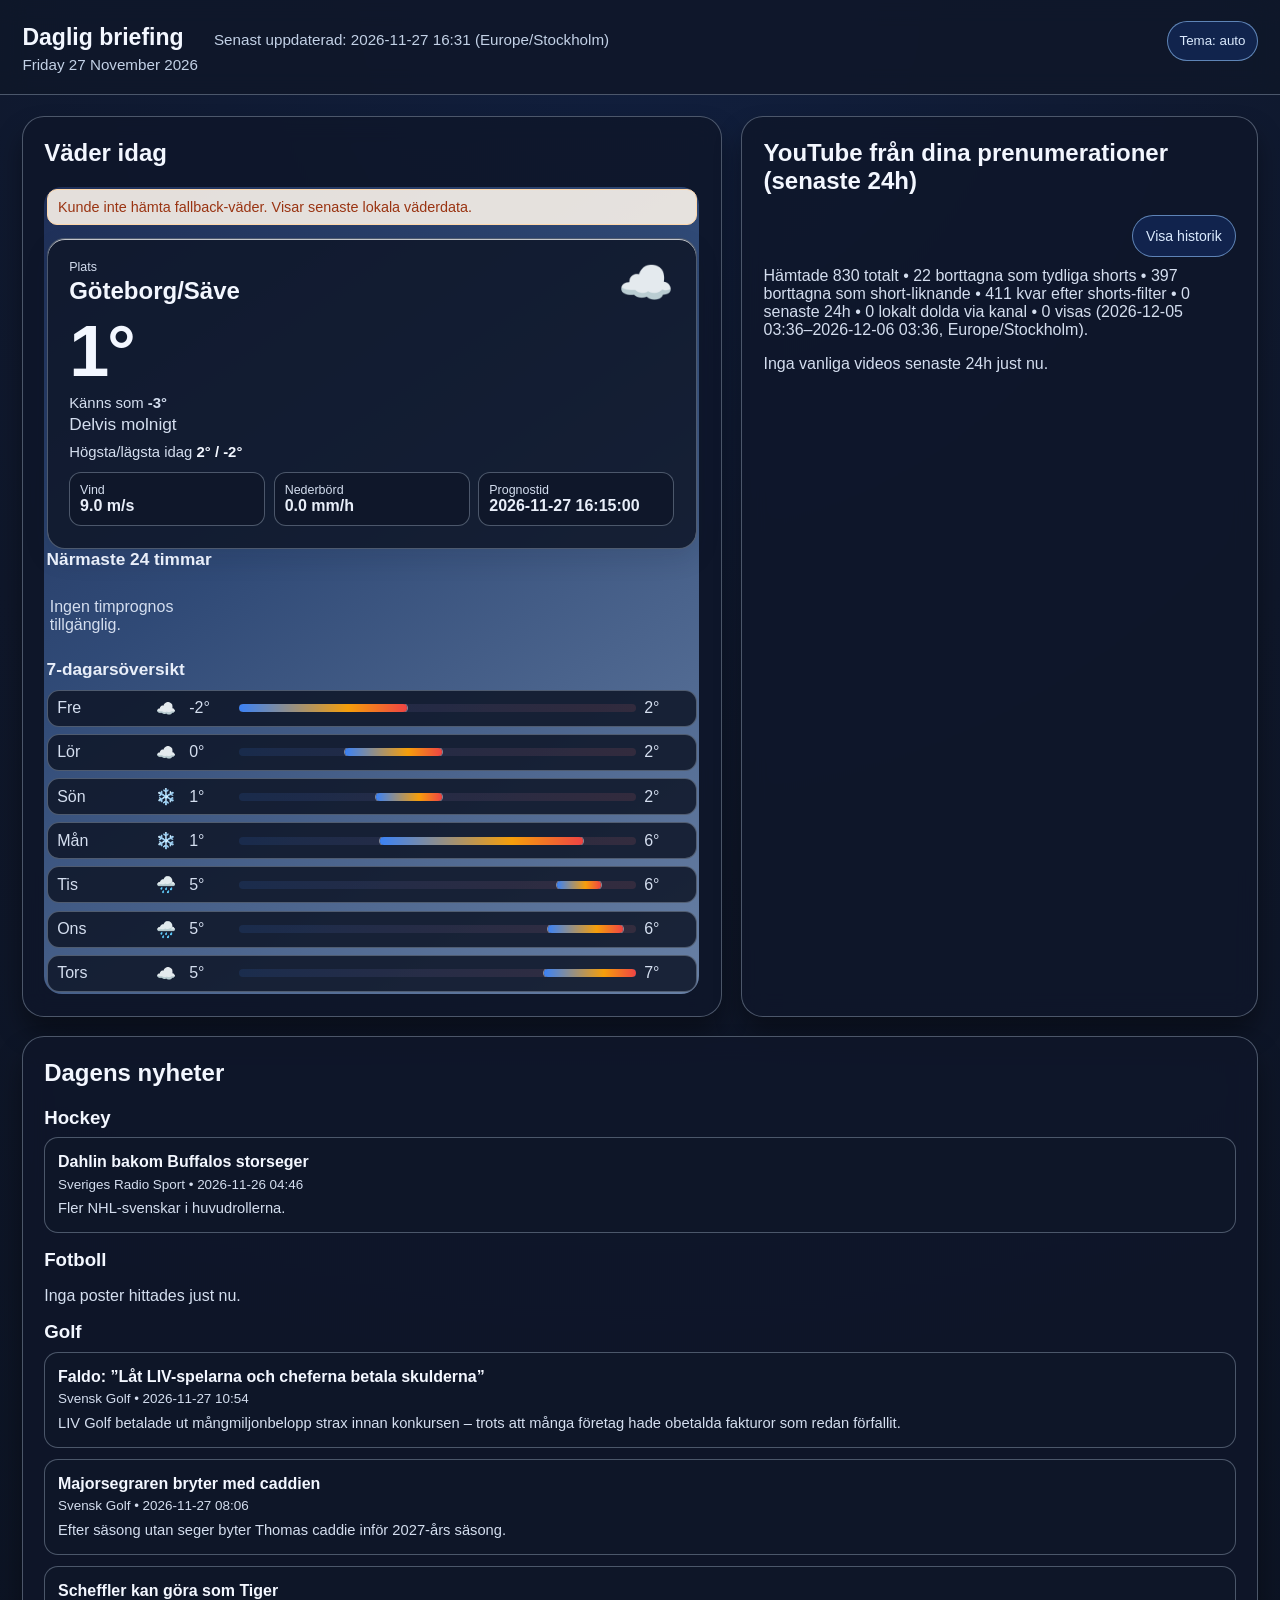
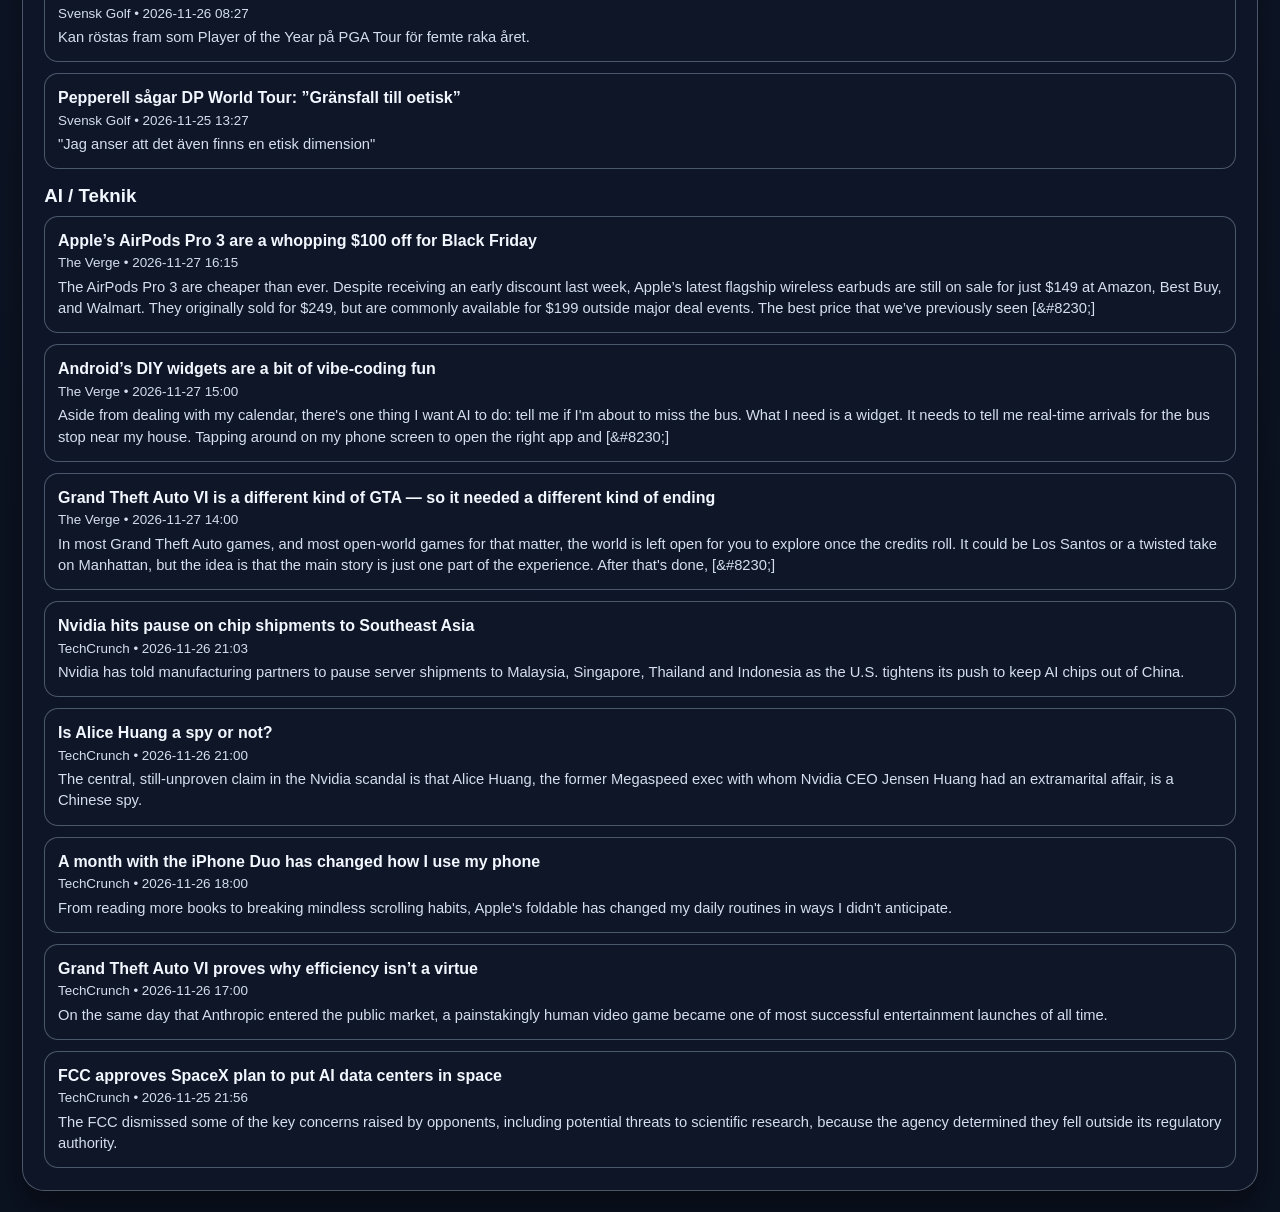
==== commit 0da0a83f: "chore: update daily briefing" ====
--- a/docs/index.html
+++ b/docs/index.html
@@ -10,9 +10,9 @@
   <header class="topbar">
     <div>
       <h1>Daglig briefing</h1>
-      <p>Thursday 26 November 2026</p>
+      <p>Friday 27 November 2026</p>
     </div>
-    <div class="updated">Senast uppdaterad: 2026-11-26 16:39 (Europe/Stockholm)</div>
+    <div class="updated">Senast uppdaterad: 2026-11-27 16:31 (Europe/Stockholm)</div>
   </header>
 
   <main class="container">
@@ -30,17 +30,17 @@
           <div class="weather-icon" id="weather-icon" aria-hidden="true">⛅</div>
         </div>
         <div class="weather-temp-wrap">
-          <div class="weather-temp" id="weather-temp">-2.5°</div>
-          <p class="weather-temp-note">Känns som <strong id="weather-feels-like">-6.1°</strong></p>
+          <div class="weather-temp" id="weather-temp">0.5°</div>
+          <p class="weather-temp-note">Känns som <strong id="weather-feels-like">-3.2°</strong></p>
         </div>
-        <p class="weather-desc" id="weather-desc">Klart</p>
+        <p class="weather-desc" id="weather-desc">Delvis molnigt</p>
         <div class="weather-hero-meta">
-          <span>Högsta/lägsta idag <strong id="weather-hilo">-0.3° / -5.2°</strong></span>
+          <span>Högsta/lägsta idag <strong id="weather-hilo">1.5° / -2.3°</strong></span>
         </div>
         <div class="weather-grid">
-          <div class="metric"><span>Vind</span><strong id="weather-wind">6.8 m/s</strong></div>
+          <div class="metric"><span>Vind</span><strong id="weather-wind">9.0 m/s</strong></div>
           <div class="metric"><span>Nederbörd</span><strong id="weather-precip">Ingen nederbörd just nu</strong></div>
-          <div class="metric"><span>Prognostid</span><strong id="weather-updated">2026-11-26T15:30</strong></div>
+          <div class="metric"><span>Prognostid</span><strong id="weather-updated">2026-11-27T15:15</strong></div>
         </div>
       </div>
 
@@ -54,7 +54,7 @@
         <p class="muted">Laddar dygnsprognos...</p>
       </div>
     </section>
-    <script id="weather-fallback-data" type="application/json">{&quot;location&quot;: &quot;Göteborg/Säve&quot;, &quot;temperature_c&quot;: -2.5, &quot;feels_like_c&quot;: -6.1, &quot;min_c&quot;: -5.2, &quot;max_c&quot;: -0.3, &quot;description&quot;: &quot;Klart&quot;, &quot;wind_ms&quot;: 6.8, &quot;precip_mm_h&quot;: 0.0, &quot;forecast_time_utc&quot;: &quot;2026-11-26T15:30&quot;, &quot;error&quot;: null}</script>
+    <script id="weather-fallback-data" type="application/json">{&quot;location&quot;: &quot;Göteborg/Säve&quot;, &quot;temperature_c&quot;: 0.5, &quot;feels_like_c&quot;: -3.2, &quot;min_c&quot;: -2.3, &quot;max_c&quot;: 1.5, &quot;description&quot;: &quot;Delvis molnigt&quot;, &quot;wind_ms&quot;: 9.0, &quot;precip_mm_h&quot;: 0.0, &quot;forecast_time_utc&quot;: &quot;2026-11-27T15:15&quot;, &quot;error&quot;: null}</script>
     
     </section>
 
@@ -75,7 +75,7 @@
 
     <section class="card">
       <h2>Dagens nyheter</h2>
-      <section class='news-topic'><h3>Hockey</h3><ul class='item-list'><li class='news-item'><a href='https://news.google.com/rss/articles/[base64]?oc=5' target='_blank' rel='noopener noreferrer'>Hyllningen till Eklund: ”Har iskyla i ådrorna” - NHL.com</a><div class='meta'>Google News: NHL • 2026-11-26 16:11</div><p class='summary'>Hyllningen till Eklund: ”Har iskyla i ådrorna” &amp;nbsp;&amp;nbsp; NHL.com</p></li><li class='news-item'><a href='https://news.google.com/rss/articles/[base64]?oc=5' target='_blank' rel='noopener noreferrer'>Frölundas nyförvärv redo för spel: &quot;Inte komplicerat&quot; - Hockeysverige</a><div class='meta'>Google News: Frölunda • 2026-11-26 15:31</div><p class='summary'>Frölundas nyförvärv redo för spel: &quot;Inte komplicerat&quot; &amp;nbsp;&amp;nbsp; Hockeysverige</p></li><li class='news-item'><a href='https://news.google.com/rss/articles/[base64]?oc=5' target='_blank' rel='noopener noreferrer'>”Ord kan förstöra” – NHL-proffs pratade om anorexia i Myrviken - SVT Nyheter</a><div class='meta'>Google News: NHL • 2026-11-26 15:20</div><p class='summary'>”Ord kan förstöra” – NHL-proffs pratade om anorexia i Myrviken &amp;nbsp;&amp;nbsp; SVT Nyheter</p></li><li class='news-item'><a href='https://news.google.com/rss/articles/CBMifEFVX3lxTE1kZE1NUUtUSjZwNWs5Rk5objFBNlpnejRTcVJwRnd6c0c5SmNLUTA5aUw0YXF6U3V0T0hZQlNwdDl2c05kd3h2Yk5mbVFmVlh1elF1ckxGelFPR0pnYU5adDZrdFk0UlphRzRRTWtJeFJnSndUNXJqak1DS0g?oc=5' target='_blank' rel='noopener noreferrer'>Holmberg skadad – kan bli borta ”ett tag&quot; - NHL.com</a><div class='meta'>Google News: NHL • 2026-11-26 14:31</div><p class='summary'>Holmberg skadad – kan bli borta ”ett tag&quot; &amp;nbsp;&amp;nbsp; NHL.com</p></li><li class='news-item'><a href='https://news.google.com/rss/articles/CBMiggFBVV95cUxQell1RmNpZEVtd0c2a3JqYWQ2bWtrZ3Y4UnFyWE9Zc0Z1ZVEwVl9WcDEyMDg4dF9PSktsTkpRS0pCMERXLThfVHV3eEJWeVFibklrZnpFM3ltcDhKQzJIaUwyWWVfeHowTmNPb3p3anVET2EyMDlNMUFkTWIwRnROSTBR?oc=5' target='_blank' rel='noopener noreferrer'>Rögle förstärker med NHL-meriterad forward - Skånesport</a><div class='meta'>Google News: NHL • 2026-11-26 14:11</div><p class='summary'>Rögle förstärker med NHL-meriterad forward &amp;nbsp;&amp;nbsp; Skånesport</p></li><li class='news-item'><a href='https://news.google.com/rss/articles/[base64]?oc=5' target='_blank' rel='noopener noreferrer'>Markström rånar Giroux - NHL.com</a><div class='meta'>Google News: NHL • 2026-11-26 13:41</div><p class='summary'>Markström rånar Giroux &amp;nbsp;&amp;nbsp; NHL.com</p></li><li class='news-item'><a href='https://news.google.com/rss/articles/[base64]?oc=5' target='_blank' rel='noopener noreferrer'>Stora tabellanalysen vid Thanksgiving – synar alla lag • NHL-podden - Aftonbladet</a><div class='meta'>Google News: NHL • 2026-11-26 13:24</div><p class='summary'>Stora tabellanalysen vid Thanksgiving – synar alla lag • NHL-podden &amp;nbsp;&amp;nbsp; Aftonbladet</p></li><li class='news-item'><a href='https://news.google.com/rss/articles/[base64]?oc=5' target='_blank' rel='noopener noreferrer'>Från Luleå till toppen av NHL: &quot;En bättre version av mig själv&quot; - PT.se</a><div class='meta'>Google News: NHL • 2026-11-26 13:08</div><p class='summary'>Från Luleå till toppen av NHL: &quot;En bättre version av mig själv&quot; &amp;nbsp;&amp;nbsp; PT.se</p></li></ul></section><section class='news-topic'><h3>Fotboll</h3><ul class='item-list'><li class='news-item'><a href='https://news.google.com/rss/articles/[base64]?oc=5' target='_blank' rel='noopener noreferrer'>Johan Hammar sätter ner foten – efter Öis-rabaldret: ”Blåstes upp” - Göteborgs-Posten</a><div class='meta'>Google News: ÖIS • 2026-11-26 14:16</div><p class='summary'>Johan Hammar sätter ner foten – efter Öis-rabaldret: ”Blåstes upp” &amp;nbsp;&amp;nbsp; Göteborgs-Posten</p></li><li class='news-item'><a href='https://news.google.com/rss/articles/CBMiZ0FVX3lxTE1zZ2lBZlJDUnhZQ1dpMmxWWGlxXy1vRHV0S0FoRHBKNXdIWXhScnFTM2lVT1phYlloTTlsUmdSRjk0R2lNTS1yM202eFVoLUtjYTl2WXJ6bkhHQVJicS04U29pUmNrWmM?oc=5' target='_blank' rel='noopener noreferrer'>Tack för allt – Cornelia! - ÖIS Fotboll</a><div class='meta'>Google News: ÖIS • 2026-11-26 12:39</div><p class='summary'>Tack för allt – Cornelia! &amp;nbsp;&amp;nbsp; ÖIS Fotboll</p></li><li class='news-item'><a href='https://news.google.com/rss/articles/[base64]?oc=5' target='_blank' rel='noopener noreferrer'>Allsvenska hoppet lever för Öis och Paulson - Lokalpressen</a><div class='meta'>Google News: ÖIS • 2026-11-26 08:26</div><p class='summary'>Allsvenska hoppet lever för Öis och Paulson &amp;nbsp;&amp;nbsp; Lokalpressen</p></li><li class='news-item'><a href='https://news.google.com/rss/articles/[base64]?oc=5' target='_blank' rel='noopener noreferrer'>Öis räknar med segerkrav i Degerfors – Holmberg: ”Vi måste ha tokkoll på den matchen!” - Bollsvenskan</a><div class='meta'>Google News: ÖIS • 2026-11-25 18:12</div><p class='summary'>Öis räknar med segerkrav i Degerfors – Holmberg: ”Vi måste ha tokkoll på den matchen!” &amp;nbsp;&amp;nbsp; Bollsvenskan</p></li><li class='news-item'><a href='https://news.google.com/rss/articles/[base64]?oc=5' target='_blank' rel='noopener noreferrer'>Öis väg till avgörandet – dag för dag - Göteborgs-Posten</a><div class='meta'>Google News: ÖIS • 2026-11-25 17:12</div><p class='summary'>Öis väg till avgörandet – dag för dag &amp;nbsp;&amp;nbsp; Göteborgs-Posten</p></li><li class='news-item'><a href='https://news.google.com/rss/articles/[base64]?oc=5' target='_blank' rel='noopener noreferrer'>Öis uppmaning till Mjällby inför avgörandet: &quot;Ska ringa Ali Youssef&quot; - Fotbollskanalen</a><div class='meta'>Google News: ÖIS • 2026-11-25 08:55</div><p class='summary'>Öis uppmaning till Mjällby inför avgörandet: &quot;Ska ringa Ali Youssef&quot; &amp;nbsp;&amp;nbsp; Fotbollskanalen</p></li><li class='news-item'><a href='https://news.google.com/rss/articles/CBMiZkFVX3lxTFBHQXd6RDJ2aUtlaERFSVo4d0swbmRaVXJTTkdNeUo2blBUOWtXM2R3MkZ4ZzNGVS1qLVdlSTA2V0xoMkFvQVlJTWg4ZlNEamo5U0lSQ2lpbVVYTjFfZnZXLUJQcXZlQQ?oc=5' target='_blank' rel='noopener noreferrer'>Inbjudan till julbord - ÖIS Fotboll</a><div class='meta'>Google News: ÖIS • 2026-11-25 08:38</div><p class='summary'>Inbjudan till julbord &amp;nbsp;&amp;nbsp; ÖIS Fotboll</p></li><li class='news-item'><a href='https://news.google.com/rss/articles/[base64]?oc=5' target='_blank' rel='noopener noreferrer'>Öis i sorg efter Ken Fagerbergs död – så hedras han - Göteborgs-Posten</a><div class='meta'>Google News: ÖIS • 2026-11-24 18:17</div><p class='summary'>Öis i sorg efter Ken Fagerbergs död – så hedras han &amp;nbsp;&amp;nbsp; Göteborgs-Posten</p></li></ul></section><section class='news-topic'><h3>Golf</h3><ul class='item-list'><li class='news-item'><a href='https://news.google.com/rss/articles/[base64]?oc=5' target='_blank' rel='noopener noreferrer'>El Volkswagen Golf es Coche del año en Japón, el primer importado en serlo en 34 años - Highmotor</a><div class='meta'>Google News: golf • 2026-11-26 15:20</div><p class='summary'>El Volkswagen Golf es Coche del año en Japón, el primer importado en serlo en 34 años &amp;nbsp;&amp;nbsp; Highmotor</p></li><li class='news-item'><a href='https://news.google.com/rss/articles/[base64]?oc=5' target='_blank' rel='noopener noreferrer'>El nuevo Volkswagen Golf llega con una imagen renovada, más equipamiento y motores eficientes - Highmotor</a><div class='meta'>Google News: golf • 2026-11-26 15:19</div><p class='summary'>El nuevo Volkswagen Golf llega con una imagen renovada, más equipamiento y motores eficientes &amp;nbsp;&amp;nbsp; Highmotor</p></li><li class='news-item'><a href='https://news.google.com/rss/articles/CBMic0FVX3lxTFBCbTBZVURaek8tdnNxNnlFQXJ6emNESTc0Rm9TTlI1S2FWSW5ldnlmWnZVZVduNllpTkJrT0I0NlM5RHRLMy1uekZEZng2d1ZxaldVdDAycS1zUjlkTFZWdVVaYkVsMUQ5SFlXaGdMa3JyYVU?oc=5' target='_blank' rel='noopener noreferrer'>Golf PGA-touren BMW Championship Dag 4, Dag 4 2026-08-24 på imorgon 17:50 - TV.nu</a><div class='meta'>Google News: PGA • 2026-11-26 11:53</div><p class='summary'>Golf PGA-touren BMW Championship Dag 4, Dag 4 2026-08-24 på imorgon 17:50 &amp;nbsp;&amp;nbsp; TV.nu</p></li><li class='news-item'><a href='https://news.google.com/rss/articles/CBMikAFBVV95cUxORmpCaHZqY2ZEX1pfY1VDWjhZRlI1UkRHZjUtRDRGUFhrY213Z0QxSS10bElJZGtQc25tQnJMdVk2TzFDbHMxYVY4RnQ5XzJzOEkzUXU5WXZFaU9IQjRUbFB0NXhJR285SGRudVJjc0kxZWRUY1YtRFpiX1BDd1FWelVXNDZoaWFmMnUyTkRRVHM?oc=5' target='_blank' rel='noopener noreferrer'>Pepperell sågar DP World Tour: ”Gränsfall till oetisk” - Svensk Golf</a><div class='meta'>Google News: golf • 2026-11-26 10:37</div><p class='summary'>Pepperell sågar DP World Tour: ”Gränsfall till oetisk” &amp;nbsp;&amp;nbsp; Svensk Golf</p></li><li class='news-item'><a href='https://news.google.com/rss/articles/CBMidkFVX3lxTE9aLWRfVWlURi1TYllTa2VKSjRwTFphcFp1WExSZ2JOQjVIOHc3NW5BU0RWUU9MTWVxZEppbFpXdmoyODVwYm10ZFRzT182cXhCYmsxeWxxZndrdG5qaUkzallaMEljY0ZOR09pVXhKYkxFaVI4V1E?oc=5' target='_blank' rel='noopener noreferrer'>Stabil svenskstart i Australien - Svensk Golf</a><div class='meta'>Google News: golf • 2026-11-26 10:34</div><p class='summary'>Stabil svenskstart i Australien &amp;nbsp;&amp;nbsp; Svensk Golf</p></li><li class='news-item'><a href='https://www.svenskgolf.se/tournytt/scheffler-kan-gora-som-tiger/' target='_blank' rel='noopener noreferrer'>Scheffler kan göra som Tiger</a><div class='meta'>Svensk Golf • 2026-11-26 08:27</div><p class='summary'>Kan röstas fram som Player of the Year på PGA Tour för femte raka året.</p></li><li class='news-item'><a href='https://news.google.com/rss/articles/CBMickFVX3lxTE40MU1nQTFsczNNeGZDcTlLckdBZEkwRWVWejBXaVJGQU42SGtmR2ZHS2FMRnlvbVdoTHlES0g3OUpTdnVoU3ROQ1UtQ282QUpVd2tvbHd1MVBDRzBhb1lRaHZHSFpXbTRmNXVvX0pZa2JYQQ?oc=5' target='_blank' rel='noopener noreferrer'>Scheffler kan göra som Tiger - Svensk Golf</a><div class='meta'>Google News: golf • 2026-11-26 08:27</div><p class='summary'>Scheffler kan göra som Tiger &amp;nbsp;&amp;nbsp; Svensk Golf</p></li><li class='news-item'><a href='https://news.google.com/rss/articles/CBMihgFBVV95cUxNRTBFLUJVck1Zak0wc0Vmb2tQb3B2cThSSy0wZlF6dUlrT19jeXBpbEpyaXN0RzRfOTBLcHB1NnFMRHc3djAtY214Q01zbXdTSnh3NGRfYXMxOEJPNDZFbnl4ZV9hLXNfX1puTE5KRXJIM3I4bENpWURCN2JOVHc3REVZNHdKQQ?oc=5' target='_blank' rel='noopener noreferrer'>USGA och R&amp;A vill skärpa reglerna för drivers - Svensk Golf</a><div class='meta'>Google News: golf • 2026-11-26 07:53</div><p class='summary'>USGA och R&amp;A vill skärpa reglerna för drivers &amp;nbsp;&amp;nbsp; Svensk Golf</p></li></ul></section><section class='news-topic'><h3>AI / Teknik</h3><ul class='item-list'><li class='news-item'><a href='https://news.google.com/rss/articles/CBMie0FVX3lxTE5CZEFMWlY1eW92Nm4wN3h5SkxSaXBCQmE1c3hfRWt4SzFfcnFkclRIMk9sVzl4Xzc5bzZHYW5JNGE4VzN1dDRJWEdCeGVWOFAwXzJWY282ek9GeG1fRmpmV1hKWS1FQTZLNkI0QzFtMVlMZ2ExMkpWMHZXYw?oc=5' target='_blank' rel='noopener noreferrer'>Philips Hue förbättrar AI-automationer i appen - Teknikveckan</a><div class='meta'>Google News: AI • 2026-11-26 16:23</div><p class='summary'>Philips Hue förbättrar AI-automationer i appen &amp;nbsp;&amp;nbsp; Teknikveckan</p></li><li class='news-item'><a href='https://news.google.com/rss/articles/[base64]?oc=5' target='_blank' rel='noopener noreferrer'>Notch vill ha obegränsad tillgång till Anthropics AI-verktyg. Har vänt i AI-frågan. - Feber</a><div class='meta'>Google News: AI • 2026-11-26 16:04</div><p class='summary'>Notch vill ha obegränsad tillgång till Anthropics AI-verktyg. Har vänt i AI-frågan. &amp;nbsp;&amp;nbsp; Feber</p></li><li class='news-item'><a href='https://news.google.com/rss/articles/[base64]?oc=5' target='_blank' rel='noopener noreferrer'>Kulturdebatt. Därför kan AI-slask bli en ny form av förvanskning av Förintelsen - Dagens Nyheter</a><div class='meta'>Google News: AI • 2026-11-26 15:52</div><p class='summary'>Kulturdebatt. Därför kan AI-slask bli en ny form av förvanskning av Förintelsen &amp;nbsp;&amp;nbsp; Dagens Nyheter</p></li><li class='news-item'><a href='https://news.google.com/rss/articles/CBMihgFBVV95cUxOa2tvOF9qbFVtZmU5NEtLa3plX0xNNXNNZm9fNXJZbmtKVk5UcmwzeUpVa3NzX2RoR3NKU3ItNGV2T0h5QUd0TmxBYkIxZ01wZXZpQ2g2NUUydkoxWWxPNURydmRTU2Rnd0lNRzZPMzV2dEhKRjFVMk5zd2NxZFIzVUk2QThDdw?oc=5' target='_blank' rel='noopener noreferrer'>EA väcker legendarisk kommentator till liv med AI. EA Sports FC 27 får en röst från förr. - Feber</a><div class='meta'>Google News: AI • 2026-11-26 15:32</div><p class='summary'>EA väcker legendarisk kommentator till liv med AI. EA Sports FC 27 får en röst från förr. &amp;nbsp;&amp;nbsp; Feber</p></li><li class='news-item'><a href='https://news.google.com/rss/articles/CBMihAFBVV95cUxQazlpQlV5cU5SMmpMUkFzeWhGc2NmbzN4U1gzd3A4eElhM09jTkstZjBlTGF2SHVTNVpBQ0hpYy1tRmlBR1NfczdzQW5GSkVSZ3hIN1dicXdMaU02b3NvN085T29hSDZjUnNONlF2SXpEOGVDWXpQTUF6UGpRWHhKc0hwM3c?oc=5' target='_blank' rel='noopener noreferrer'>El MiTo será equipado con tecnología MultiAir - Highmotor</a><div class='meta'>Google News: teknik • 2026-11-26 15:20</div><p class='summary'>El MiTo será equipado con tecnología MultiAir &amp;nbsp;&amp;nbsp; Highmotor</p></li><li class='news-item'><a href='https://news.google.com/rss/articles/CBMid0FVX3lxTE5VM1pzd05QMlh5TUZHNk9OOWl3aks5TlVfMVpwVnJDbG1qX0QtTHk5Sk41czl5c2lmTjgtX293VFVRLWJRZ3R5dnFaeXJDTDlCN0QycExPSjVJUVNaZjdaaU9Pek9ZVFZSRFRrdEkyTFdFU0FsdXZz?oc=5' target='_blank' rel='noopener noreferrer'>Forskarens oro: Spiral av AI i rekryteringar - Svenska Dagbladet</a><div class='meta'>Google News: AI • 2026-11-26 14:59</div><p class='summary'>Forskarens oro: Spiral av AI i rekryteringar &amp;nbsp;&amp;nbsp; Svenska Dagbladet</p></li><li class='news-item'><a href='https://news.google.com/rss/articles/CBMifkFVX3lxTE1QdE8wSHdGMWoxZjJxal91NFVQZU51ckpjY3YtLV9sREE4VjhXQXp4dlZvUTV3MlVRY3pfUmxkNlU3UzE4ZkxnNUVDRFVvclZ2c3p4WDROT25ReW5ocUplZDI2akJSbkQzaXdveE9FYjhOcXVleTNOc1BvNWFfZw?oc=5' target='_blank' rel='noopener noreferrer'>AI-tjänster pekar ut bluffbutiker som pålitliga - Svenska Epoch Times</a><div class='meta'>Google News: AI • 2026-11-26 14:40</div><p class='summary'>AI-tjänster pekar ut bluffbutiker som pålitliga &amp;nbsp;&amp;nbsp; Svenska Epoch Times</p></li><li class='news-item'><a href='https://news.google.com/rss/articles/CBMigAFBVV95cUxPT0VidHpDUjdCMGU5VUtXeWR2QkpUM1hJOWhCSjV0dkt2LVAtWWNwNm5LNzhGRWU3dmpHMTVyVEpqNWUxd3hQWl9LRy10dkMydkhQOG5Rc21sZUt6N3hzNnBsQ3R5Y0JEdlNvRHExWi1uVDJPdEdTVzZ1WFVZbTQ4YQ?oc=5' target='_blank' rel='noopener noreferrer'>Black Friday: Stora prissänkningar på ny teknik - Dagens.se</a><div class='meta'>Google News: teknik • 2026-11-26 14:12</div><p class='summary'>Black Friday: Stora prissänkningar på ny teknik &amp;nbsp;&amp;nbsp; Dagens.se</p></li></ul></section>
+      <section class='news-topic'><h3>Hockey</h3><ul class='item-list'><li class='news-item'><a href='https://www.sverigesradio.se/artikel/9350348' target='_blank' rel='noopener noreferrer'>Dahlin bakom Buffalos storseger</a><div class='meta'>Sveriges Radio Sport • 2026-11-26 04:46</div><p class='summary'>Fler NHL-svenskar i huvudrollerna.</p></li></ul></section><section class='news-topic'><h3>Fotboll</h3><p class='muted'>Inga poster hittades just nu.</p></section><section class='news-topic'><h3>Golf</h3><ul class='item-list'><li class='news-item'><a href='https://www.svenskgolf.se/nyheter/faldolat-liv-spelarna-och-cheferna-betala-skulderna/' target='_blank' rel='noopener noreferrer'>Faldo: ”Låt LIV-spelarna och cheferna betala skulderna”</a><div class='meta'>Svensk Golf • 2026-11-27 10:54</div><p class='summary'>LIV Golf betalade ut mångmiljonbelopp strax innan konkursen – trots att många företag hade obetalda fakturor som redan förfallit.</p></li><li class='news-item'><a href='https://www.svenskgolf.se/tournytt/majorsegraren-bryter-med-caddien/' target='_blank' rel='noopener noreferrer'>Majorsegraren bryter med caddien</a><div class='meta'>Svensk Golf • 2026-11-27 08:06</div><p class='summary'>Efter säsong utan seger byter Thomas caddie inför 2027-års säsong.</p></li><li class='news-item'><a href='https://www.svenskgolf.se/tournytt/scheffler-kan-gora-som-tiger/' target='_blank' rel='noopener noreferrer'>Scheffler kan göra som Tiger</a><div class='meta'>Svensk Golf • 2026-11-26 08:27</div><p class='summary'>Kan röstas fram som Player of the Year på PGA Tour för femte raka året.</p></li><li class='news-item'><a href='https://www.svenskgolf.se/tournytt/pepperell-sagar-dp-world-tour-gransfall-till-oetisk/' target='_blank' rel='noopener noreferrer'>Pepperell sågar DP World Tour: ”Gränsfall till oetisk”</a><div class='meta'>Svensk Golf • 2026-11-25 13:27</div><p class='summary'>&quot;Jag anser att det även finns en etisk dimension&quot;</p></li></ul></section><section class='news-topic'><h3>AI / Teknik</h3><ul class='item-list'><li class='news-item'><a href='https://www.theverge.com/gadgets/1039978/airpods-pro-3-apple-earbuds-black-friday-2026-deal-sale' target='_blank' rel='noopener noreferrer'>Apple’s AirPods Pro 3 are a whopping $100 off for Black Friday</a><div class='meta'>The Verge • 2026-11-27 16:15</div><p class='summary'>The AirPods Pro 3 are cheaper than ever. Despite receiving an early discount last week, Apple’s latest flagship wireless earbuds are still on sale for just $149 at Amazon, Best Buy, and Walmart. They originally sold for $249, but are commonly available for $199 outside major deal events. The best price that we’ve previously seen [&amp;#8230;]</p></li><li class='news-item'><a href='https://www.theverge.com/tech/1041801/android-intelligence-create-my-widget-gemini' target='_blank' rel='noopener noreferrer'>Android’s DIY widgets are a bit of vibe-coding fun</a><div class='meta'>The Verge • 2026-11-27 15:00</div><p class='summary'>Aside from dealing with my calendar, there&#x27;s one thing I want AI to do: tell me if I&#x27;m about to miss the bus. What I need is a widget. It needs to tell me real-time arrivals for the bus stop near my house. Tapping around on my phone screen to open the right app and [&amp;#8230;]</p></li><li class='news-item'><a href='https://www.theverge.com/entertainment/1043362/grand-theft-auto-6-ending' target='_blank' rel='noopener noreferrer'>Grand Theft Auto VI is a different kind of GTA — so it needed a different kind of ending</a><div class='meta'>The Verge • 2026-11-27 14:00</div><p class='summary'>In most Grand Theft Auto games, and most open-world games for that matter, the world is left open for you to explore once the credits roll. It could be Los Santos or a twisted take on Manhattan, but the idea is that the main story is just one part of the experience. After that&#x27;s done, [&amp;#8230;]</p></li><li class='news-item'><a href='https://techcrunch.com/2026/11/26/nvidia-hits-pause-on-chip-shipments-to-southeast-asia/' target='_blank' rel='noopener noreferrer'>Nvidia hits pause on chip shipments to Southeast Asia</a><div class='meta'>TechCrunch • 2026-11-26 21:03</div><p class='summary'>Nvidia has told manufacturing partners to pause server shipments to Malaysia, Singapore, Thailand and Indonesia as the U.S. tightens its push to keep AI chips out of China.</p></li><li class='news-item'><a href='https://techcrunch.com/2026/11/26/is-alice-huang-a-spy-or-not/' target='_blank' rel='noopener noreferrer'>Is Alice Huang a spy or not?</a><div class='meta'>TechCrunch • 2026-11-26 21:00</div><p class='summary'>The central, still-unproven claim in the Nvidia scandal is that Alice Huang, the former Megaspeed exec with whom Nvidia CEO Jensen Huang had an extramarital affair, is a Chinese spy.</p></li><li class='news-item'><a href='https://techcrunch.com/2026/11/26/a-month-with-the-iphone-duo-has-changed-how-i-use-my-phone/' target='_blank' rel='noopener noreferrer'>A month with the iPhone Duo has changed how I use my phone</a><div class='meta'>TechCrunch • 2026-11-26 18:00</div><p class='summary'>From reading more books to breaking mindless scrolling habits, Apple&#x27;s foldable has changed my daily routines in ways I didn&#x27;t anticipate.</p></li><li class='news-item'><a href='https://techcrunch.com/2026/11/26/as-anthropic-ipos-grand-theft-auto-vi-proves-why-efficiency-isnt-a-virtue/' target='_blank' rel='noopener noreferrer'>Grand Theft Auto VI proves why efficiency isn’t a virtue</a><div class='meta'>TechCrunch • 2026-11-26 17:00</div><p class='summary'>On the same day that Anthropic entered the public market, a painstakingly human video game became one of most successful entertainment launches of all time.</p></li><li class='news-item'><a href='https://techcrunch.com/2026/11/25/fcc-approves-spacex-plan-to-put-ai-data-centers-in-space/' target='_blank' rel='noopener noreferrer'>FCC approves SpaceX plan to put AI data centers in space</a><div class='meta'>TechCrunch • 2026-11-25 21:56</div><p class='summary'>The FCC dismissed some of the key concerns raised by opponents, including potential threats to scientific research, because the agency determined they fell outside its regulatory authority.</p></li></ul></section>
     </section>
   </main>
   <script src="weather.js" defer></script>
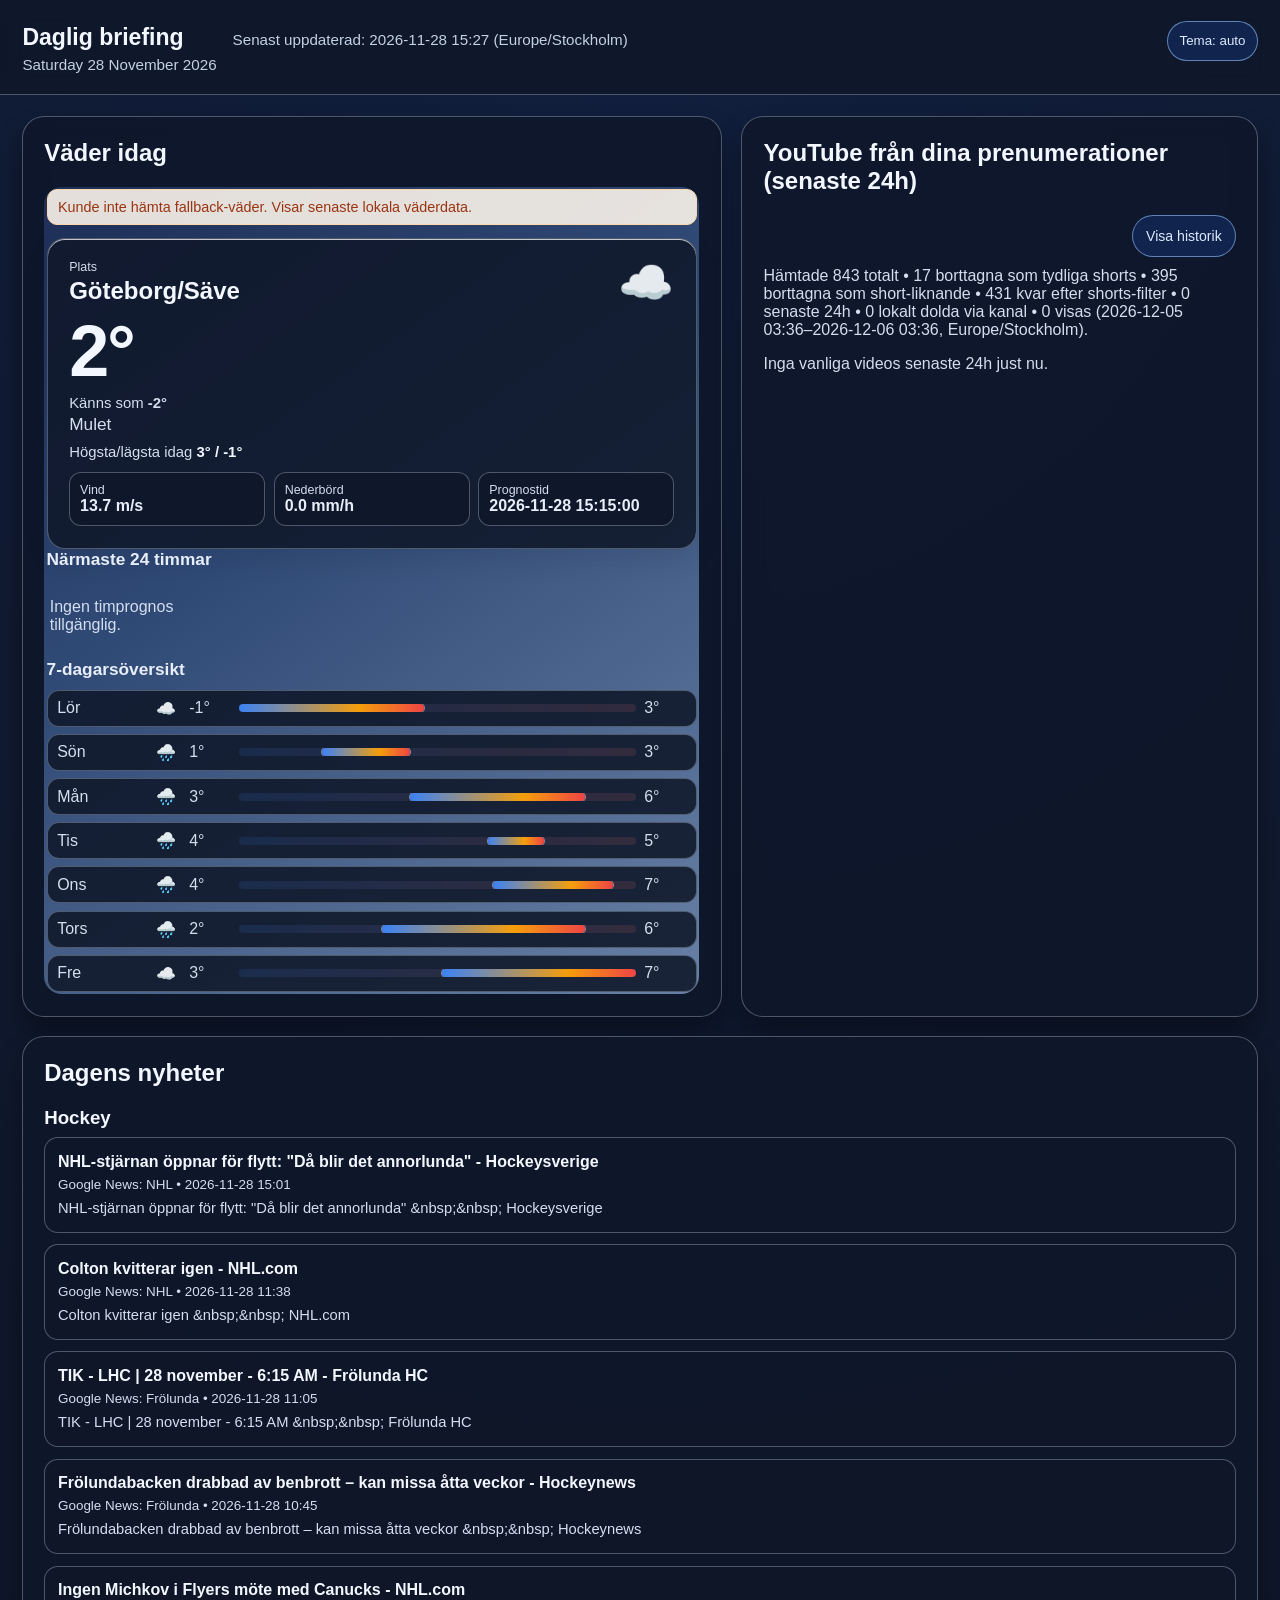
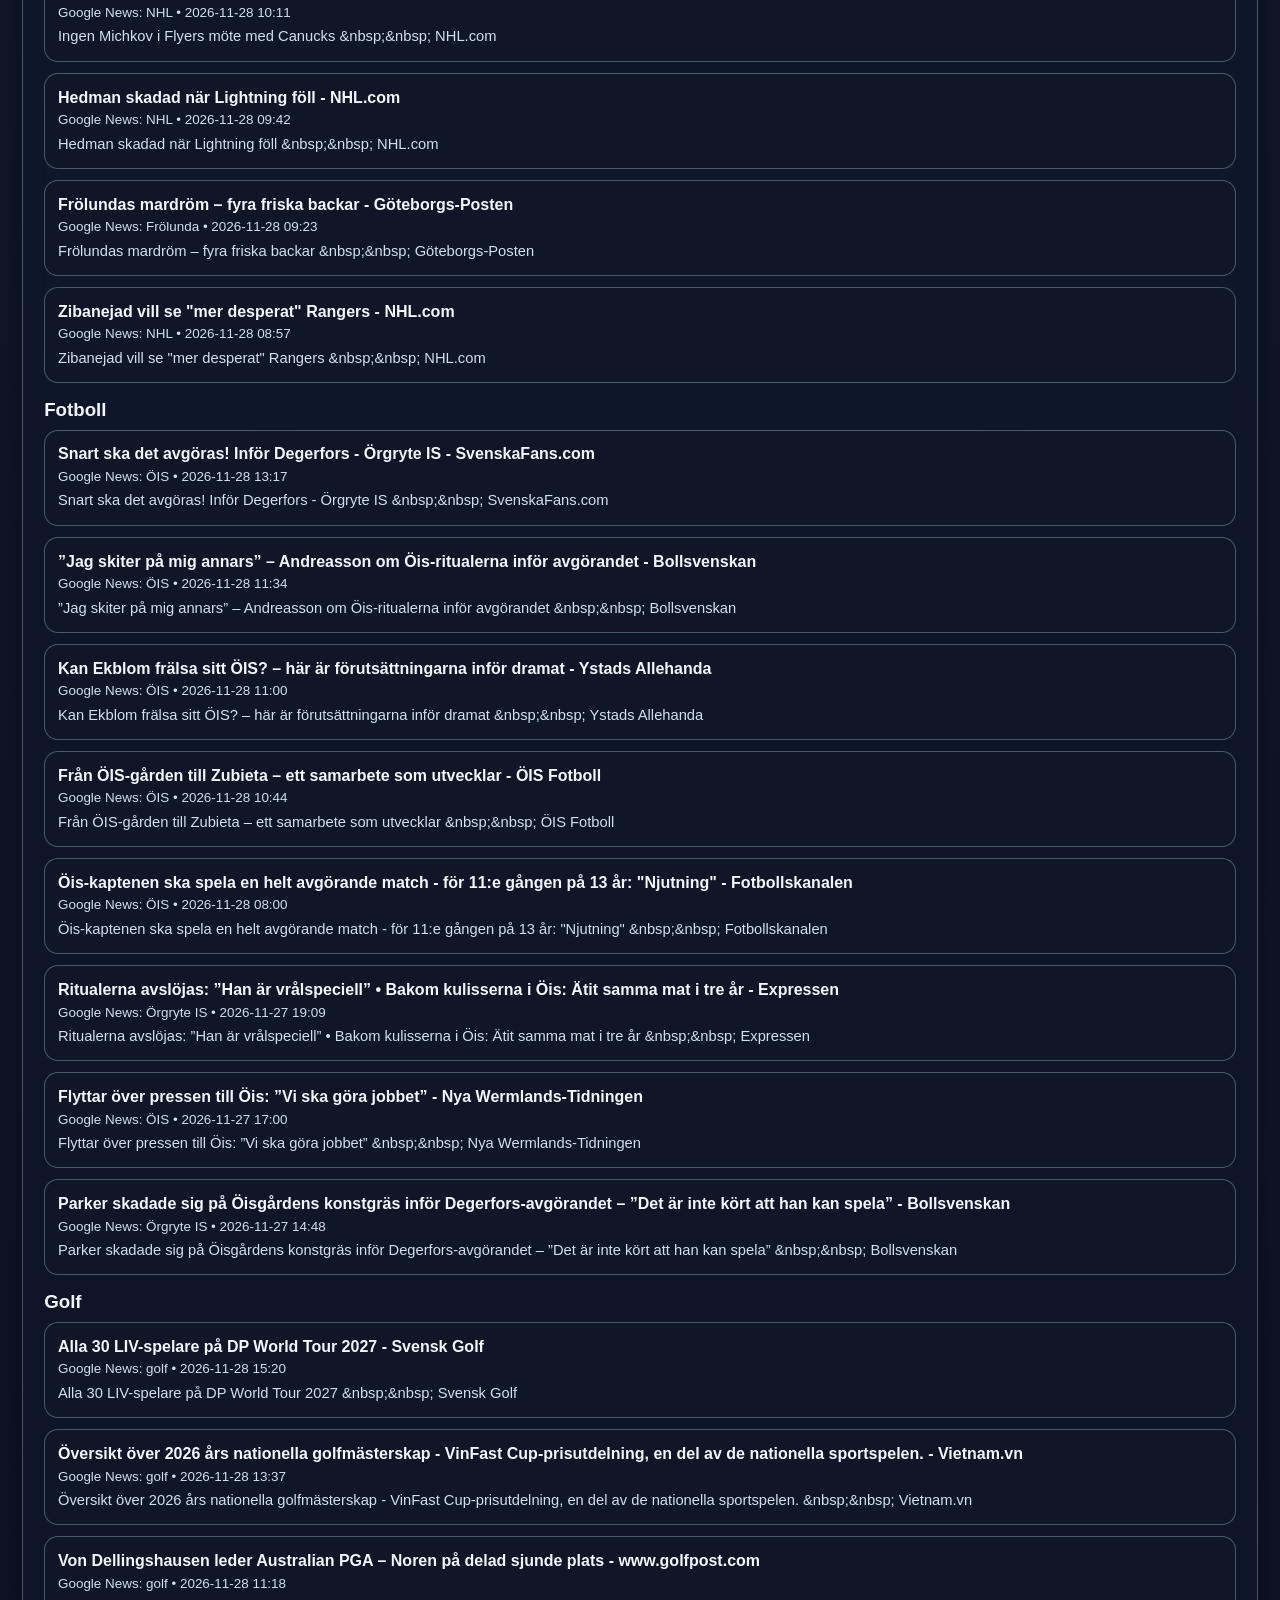
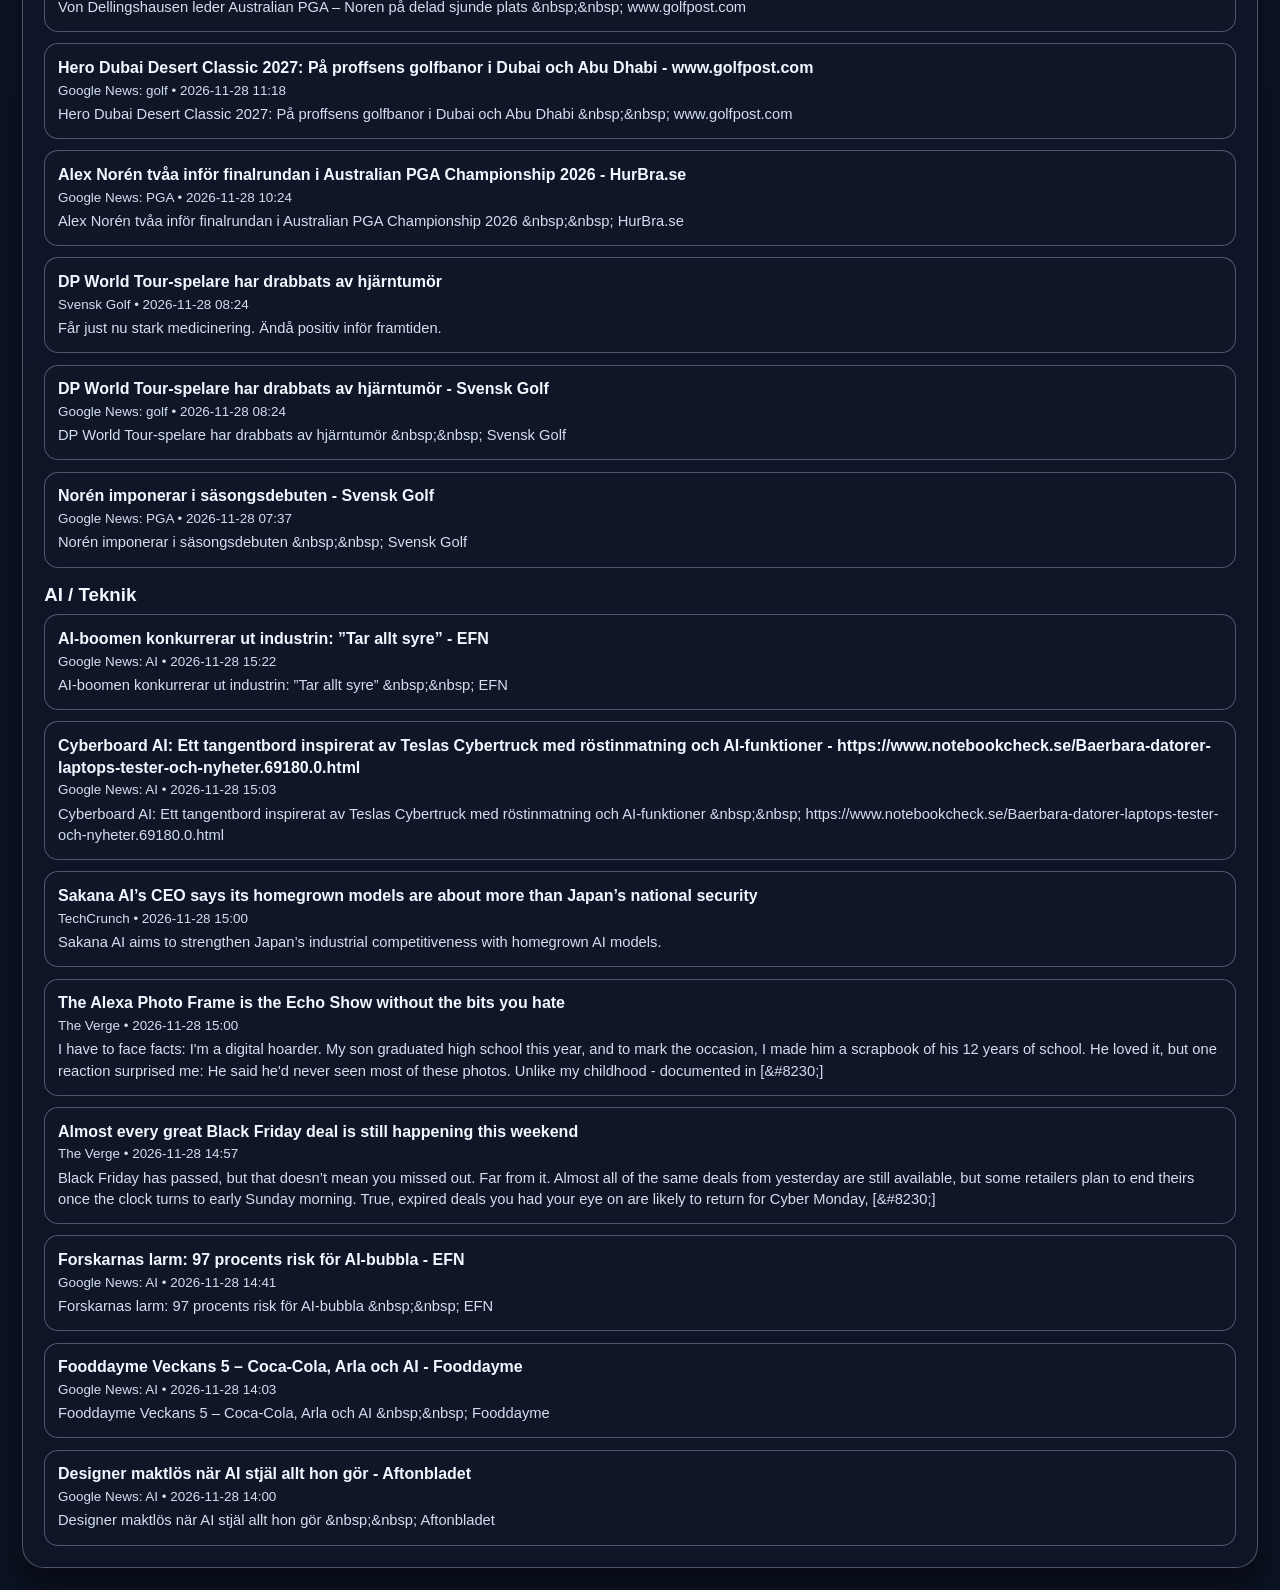
==== commit e103cf96: "chore: update daily briefing" ====
--- a/docs/index.html
+++ b/docs/index.html
@@ -10,9 +10,9 @@
   <header class="topbar">
     <div>
       <h1>Daglig briefing</h1>
-      <p>Friday 27 November 2026</p>
+      <p>Saturday 28 November 2026</p>
     </div>
-    <div class="updated">Senast uppdaterad: 2026-11-27 16:31 (Europe/Stockholm)</div>
+    <div class="updated">Senast uppdaterad: 2026-11-28 15:27 (Europe/Stockholm)</div>
   </header>
 
   <main class="container">
@@ -30,17 +30,17 @@
           <div class="weather-icon" id="weather-icon" aria-hidden="true">⛅</div>
         </div>
         <div class="weather-temp-wrap">
-          <div class="weather-temp" id="weather-temp">0.5°</div>
-          <p class="weather-temp-note">Känns som <strong id="weather-feels-like">-3.2°</strong></p>
+          <div class="weather-temp" id="weather-temp">2.3°</div>
+          <p class="weather-temp-note">Känns som <strong id="weather-feels-like">-1.9°</strong></p>
         </div>
-        <p class="weather-desc" id="weather-desc">Delvis molnigt</p>
+        <p class="weather-desc" id="weather-desc">Mulet</p>
         <div class="weather-hero-meta">
-          <span>Högsta/lägsta idag <strong id="weather-hilo">1.5° / -2.3°</strong></span>
+          <span>Högsta/lägsta idag <strong id="weather-hilo">2.8° / -1.2°</strong></span>
         </div>
         <div class="weather-grid">
-          <div class="metric"><span>Vind</span><strong id="weather-wind">9.0 m/s</strong></div>
+          <div class="metric"><span>Vind</span><strong id="weather-wind">13.7 m/s</strong></div>
           <div class="metric"><span>Nederbörd</span><strong id="weather-precip">Ingen nederbörd just nu</strong></div>
-          <div class="metric"><span>Prognostid</span><strong id="weather-updated">2026-11-27T15:15</strong></div>
+          <div class="metric"><span>Prognostid</span><strong id="weather-updated">2026-11-28T14:15</strong></div>
         </div>
       </div>
 
@@ -54,7 +54,7 @@
         <p class="muted">Laddar dygnsprognos...</p>
       </div>
     </section>
-    <script id="weather-fallback-data" type="application/json">{&quot;location&quot;: &quot;Göteborg/Säve&quot;, &quot;temperature_c&quot;: 0.5, &quot;feels_like_c&quot;: -3.2, &quot;min_c&quot;: -2.3, &quot;max_c&quot;: 1.5, &quot;description&quot;: &quot;Delvis molnigt&quot;, &quot;wind_ms&quot;: 9.0, &quot;precip_mm_h&quot;: 0.0, &quot;forecast_time_utc&quot;: &quot;2026-11-27T15:15&quot;, &quot;error&quot;: null}</script>
+    <script id="weather-fallback-data" type="application/json">{&quot;location&quot;: &quot;Göteborg/Säve&quot;, &quot;temperature_c&quot;: 2.3, &quot;feels_like_c&quot;: -1.9, &quot;min_c&quot;: -1.2, &quot;max_c&quot;: 2.8, &quot;description&quot;: &quot;Mulet&quot;, &quot;wind_ms&quot;: 13.7, &quot;precip_mm_h&quot;: 0.0, &quot;forecast_time_utc&quot;: &quot;2026-11-28T14:15&quot;, &quot;error&quot;: null}</script>
     
     </section>
 
@@ -75,7 +75,7 @@
 
     <section class="card">
       <h2>Dagens nyheter</h2>
-      <section class='news-topic'><h3>Hockey</h3><ul class='item-list'><li class='news-item'><a href='https://www.sverigesradio.se/artikel/9350348' target='_blank' rel='noopener noreferrer'>Dahlin bakom Buffalos storseger</a><div class='meta'>Sveriges Radio Sport • 2026-11-26 04:46</div><p class='summary'>Fler NHL-svenskar i huvudrollerna.</p></li></ul></section><section class='news-topic'><h3>Fotboll</h3><p class='muted'>Inga poster hittades just nu.</p></section><section class='news-topic'><h3>Golf</h3><ul class='item-list'><li class='news-item'><a href='https://www.svenskgolf.se/nyheter/faldolat-liv-spelarna-och-cheferna-betala-skulderna/' target='_blank' rel='noopener noreferrer'>Faldo: ”Låt LIV-spelarna och cheferna betala skulderna”</a><div class='meta'>Svensk Golf • 2026-11-27 10:54</div><p class='summary'>LIV Golf betalade ut mångmiljonbelopp strax innan konkursen – trots att många företag hade obetalda fakturor som redan förfallit.</p></li><li class='news-item'><a href='https://www.svenskgolf.se/tournytt/majorsegraren-bryter-med-caddien/' target='_blank' rel='noopener noreferrer'>Majorsegraren bryter med caddien</a><div class='meta'>Svensk Golf • 2026-11-27 08:06</div><p class='summary'>Efter säsong utan seger byter Thomas caddie inför 2027-års säsong.</p></li><li class='news-item'><a href='https://www.svenskgolf.se/tournytt/scheffler-kan-gora-som-tiger/' target='_blank' rel='noopener noreferrer'>Scheffler kan göra som Tiger</a><div class='meta'>Svensk Golf • 2026-11-26 08:27</div><p class='summary'>Kan röstas fram som Player of the Year på PGA Tour för femte raka året.</p></li><li class='news-item'><a href='https://www.svenskgolf.se/tournytt/pepperell-sagar-dp-world-tour-gransfall-till-oetisk/' target='_blank' rel='noopener noreferrer'>Pepperell sågar DP World Tour: ”Gränsfall till oetisk”</a><div class='meta'>Svensk Golf • 2026-11-25 13:27</div><p class='summary'>&quot;Jag anser att det även finns en etisk dimension&quot;</p></li></ul></section><section class='news-topic'><h3>AI / Teknik</h3><ul class='item-list'><li class='news-item'><a href='https://www.theverge.com/gadgets/1039978/airpods-pro-3-apple-earbuds-black-friday-2026-deal-sale' target='_blank' rel='noopener noreferrer'>Apple’s AirPods Pro 3 are a whopping $100 off for Black Friday</a><div class='meta'>The Verge • 2026-11-27 16:15</div><p class='summary'>The AirPods Pro 3 are cheaper than ever. Despite receiving an early discount last week, Apple’s latest flagship wireless earbuds are still on sale for just $149 at Amazon, Best Buy, and Walmart. They originally sold for $249, but are commonly available for $199 outside major deal events. The best price that we’ve previously seen [&amp;#8230;]</p></li><li class='news-item'><a href='https://www.theverge.com/tech/1041801/android-intelligence-create-my-widget-gemini' target='_blank' rel='noopener noreferrer'>Android’s DIY widgets are a bit of vibe-coding fun</a><div class='meta'>The Verge • 2026-11-27 15:00</div><p class='summary'>Aside from dealing with my calendar, there&#x27;s one thing I want AI to do: tell me if I&#x27;m about to miss the bus. What I need is a widget. It needs to tell me real-time arrivals for the bus stop near my house. Tapping around on my phone screen to open the right app and [&amp;#8230;]</p></li><li class='news-item'><a href='https://www.theverge.com/entertainment/1043362/grand-theft-auto-6-ending' target='_blank' rel='noopener noreferrer'>Grand Theft Auto VI is a different kind of GTA — so it needed a different kind of ending</a><div class='meta'>The Verge • 2026-11-27 14:00</div><p class='summary'>In most Grand Theft Auto games, and most open-world games for that matter, the world is left open for you to explore once the credits roll. It could be Los Santos or a twisted take on Manhattan, but the idea is that the main story is just one part of the experience. After that&#x27;s done, [&amp;#8230;]</p></li><li class='news-item'><a href='https://techcrunch.com/2026/11/26/nvidia-hits-pause-on-chip-shipments-to-southeast-asia/' target='_blank' rel='noopener noreferrer'>Nvidia hits pause on chip shipments to Southeast Asia</a><div class='meta'>TechCrunch • 2026-11-26 21:03</div><p class='summary'>Nvidia has told manufacturing partners to pause server shipments to Malaysia, Singapore, Thailand and Indonesia as the U.S. tightens its push to keep AI chips out of China.</p></li><li class='news-item'><a href='https://techcrunch.com/2026/11/26/is-alice-huang-a-spy-or-not/' target='_blank' rel='noopener noreferrer'>Is Alice Huang a spy or not?</a><div class='meta'>TechCrunch • 2026-11-26 21:00</div><p class='summary'>The central, still-unproven claim in the Nvidia scandal is that Alice Huang, the former Megaspeed exec with whom Nvidia CEO Jensen Huang had an extramarital affair, is a Chinese spy.</p></li><li class='news-item'><a href='https://techcrunch.com/2026/11/26/a-month-with-the-iphone-duo-has-changed-how-i-use-my-phone/' target='_blank' rel='noopener noreferrer'>A month with the iPhone Duo has changed how I use my phone</a><div class='meta'>TechCrunch • 2026-11-26 18:00</div><p class='summary'>From reading more books to breaking mindless scrolling habits, Apple&#x27;s foldable has changed my daily routines in ways I didn&#x27;t anticipate.</p></li><li class='news-item'><a href='https://techcrunch.com/2026/11/26/as-anthropic-ipos-grand-theft-auto-vi-proves-why-efficiency-isnt-a-virtue/' target='_blank' rel='noopener noreferrer'>Grand Theft Auto VI proves why efficiency isn’t a virtue</a><div class='meta'>TechCrunch • 2026-11-26 17:00</div><p class='summary'>On the same day that Anthropic entered the public market, a painstakingly human video game became one of most successful entertainment launches of all time.</p></li><li class='news-item'><a href='https://techcrunch.com/2026/11/25/fcc-approves-spacex-plan-to-put-ai-data-centers-in-space/' target='_blank' rel='noopener noreferrer'>FCC approves SpaceX plan to put AI data centers in space</a><div class='meta'>TechCrunch • 2026-11-25 21:56</div><p class='summary'>The FCC dismissed some of the key concerns raised by opponents, including potential threats to scientific research, because the agency determined they fell outside its regulatory authority.</p></li></ul></section>
+      <section class='news-topic'><h3>Hockey</h3><ul class='item-list'><li class='news-item'><a href='https://news.google.com/rss/articles/[base64]?oc=5' target='_blank' rel='noopener noreferrer'>NHL-stjärnan öppnar för flytt: &quot;Då blir det annorlunda&quot; - Hockeysverige</a><div class='meta'>Google News: NHL • 2026-11-28 15:01</div><p class='summary'>NHL-stjärnan öppnar för flytt: &quot;Då blir det annorlunda&quot; &amp;nbsp;&amp;nbsp; Hockeysverige</p></li><li class='news-item'><a href='https://news.google.com/rss/articles/[base64]?oc=5' target='_blank' rel='noopener noreferrer'>Colton kvitterar igen - NHL.com</a><div class='meta'>Google News: NHL • 2026-11-28 11:38</div><p class='summary'>Colton kvitterar igen &amp;nbsp;&amp;nbsp; NHL.com</p></li><li class='news-item'><a href='https://news.google.com/rss/articles/CBMihwFBVV95cUxORERTSDRMOHJKdUIxeG5Kei1SUjVmaEtKaVNJZGw1RG1kRGNtV296VEFyQnpoZkxMQjNLbTA4SlluVXZ4aHpEUUFrMXFKbTQ0VG9MTHhnWFRvT0s1c1p2R3h2LTZTd3Rra253eWFKYXllN0JVbzNqSGlKNnRaTlhjUXJOZ1NSdUk?oc=5' target='_blank' rel='noopener noreferrer'>TIK - LHC | 28 november - 6:15 AM - Frölunda HC</a><div class='meta'>Google News: Frölunda • 2026-11-28 11:05</div><p class='summary'>TIK - LHC | 28 november - 6:15 AM &amp;nbsp;&amp;nbsp; Frölunda HC</p></li><li class='news-item'><a href='https://news.google.com/rss/articles/CBMijwFBVV95cUxPSVdiYjAyN2tVbnRnOHR5azJqUFRTdUo4Ml8xcmg5UGZuT2VsQzRZZ0MxTjk1VlVhUzVPMUhUd0pDaWJPOGdyWXdOWmdFc19yNXc1RUdMUV9RbmpGVTBaVkpIN3I3Z25EdEd6YzFTMGl6LWpFRW82MzdNdHFKdWJVMy1DOUVrdDdycXF2VEVIaw?oc=5' target='_blank' rel='noopener noreferrer'>Frölundabacken drabbad av benbrott – kan missa åtta veckor - Hockeynews</a><div class='meta'>Google News: Frölunda • 2026-11-28 10:45</div><p class='summary'>Frölundabacken drabbad av benbrott – kan missa åtta veckor &amp;nbsp;&amp;nbsp; Hockeynews</p></li><li class='news-item'><a href='https://news.google.com/rss/articles/CBMigAFBVV95cUxNSVJGajJzSXdJZ2d3cDNMeEY2UF9vUUpFR3F5eHhsRENaRzZ5REN3ZmViOXJMWVdqcVN4bGtSbHFuSFB4UjNOMnVTVGowdFhnNFEzenYtM2Rvd25FYnptUXE3WnlnTWZrbTdYckdQNDlOVHNPSXFhRjlCX29HU25idA?oc=5' target='_blank' rel='noopener noreferrer'>Ingen Michkov i Flyers möte med Canucks - NHL.com</a><div class='meta'>Google News: NHL • 2026-11-28 10:11</div><p class='summary'>Ingen Michkov i Flyers möte med Canucks &amp;nbsp;&amp;nbsp; NHL.com</p></li><li class='news-item'><a href='https://news.google.com/rss/articles/CBMib0FVX3lxTE1jb2IyNVpTQnI2M1JTSmxwVUVzNUduYkJXRkIwMzJXRWcwbjl1Y29oVXp1cjdORTA2Zk1FOTJ6UFZKNmdYZS1UTmFpd0g1NmVZSlpjNFgyalhrZ28zQUtMNnp6OVFzSXhpSFlhT19ZQQ?oc=5' target='_blank' rel='noopener noreferrer'>Hedman skadad när Lightning föll - NHL.com</a><div class='meta'>Google News: NHL • 2026-11-28 09:42</div><p class='summary'>Hedman skadad när Lightning föll &amp;nbsp;&amp;nbsp; NHL.com</p></li><li class='news-item'><a href='https://news.google.com/rss/articles/[base64]?oc=5' target='_blank' rel='noopener noreferrer'>Frölundas mardröm – fyra friska backar - Göteborgs-Posten</a><div class='meta'>Google News: Frölunda • 2026-11-28 09:23</div><p class='summary'>Frölundas mardröm – fyra friska backar &amp;nbsp;&amp;nbsp; Göteborgs-Posten</p></li><li class='news-item'><a href='https://news.google.com/rss/articles/CBMidEFVX3lxTFBvOHZSaFFiNmNfYkotYzRTZmJhTkhhTlFXQjMxWTZwMnRPOFFPdGMtbWhSRGJRdEpjeGl5RW01cFhldTVWZUxSdUllTWx0eTZWcTlXbjlqVkNXUEFJQmdjcXBoWDVqRHBRNzhqYkIyUl84dHNm?oc=5' target='_blank' rel='noopener noreferrer'>Zibanejad vill se &quot;mer desperat&quot; Rangers - NHL.com</a><div class='meta'>Google News: NHL • 2026-11-28 08:57</div><p class='summary'>Zibanejad vill se &quot;mer desperat&quot; Rangers &amp;nbsp;&amp;nbsp; NHL.com</p></li></ul></section><section class='news-topic'><h3>Fotboll</h3><ul class='item-list'><li class='news-item'><a href='https://news.google.com/rss/articles/[base64]?oc=5' target='_blank' rel='noopener noreferrer'>Snart ska det avgöras! Inför Degerfors - Örgryte IS - SvenskaFans.com</a><div class='meta'>Google News: ÖIS • 2026-11-28 13:17</div><p class='summary'>Snart ska det avgöras! Inför Degerfors - Örgryte IS &amp;nbsp;&amp;nbsp; SvenskaFans.com</p></li><li class='news-item'><a href='https://news.google.com/rss/articles/[base64]?oc=5' target='_blank' rel='noopener noreferrer'>”Jag skiter på mig annars” – Andreasson om Öis-ritualerna inför avgörandet - Bollsvenskan</a><div class='meta'>Google News: ÖIS • 2026-11-28 11:34</div><p class='summary'>”Jag skiter på mig annars” – Andreasson om Öis-ritualerna inför avgörandet &amp;nbsp;&amp;nbsp; Bollsvenskan</p></li><li class='news-item'><a href='https://news.google.com/rss/articles/[base64]?oc=5' target='_blank' rel='noopener noreferrer'>Kan Ekblom frälsa sitt ÖIS? – här är förutsättningarna inför dramat - Ystads Allehanda</a><div class='meta'>Google News: ÖIS • 2026-11-28 11:00</div><p class='summary'>Kan Ekblom frälsa sitt ÖIS? – här är förutsättningarna inför dramat &amp;nbsp;&amp;nbsp; Ystads Allehanda</p></li><li class='news-item'><a href='https://news.google.com/rss/articles/[base64]?oc=5' target='_blank' rel='noopener noreferrer'>Från ÖIS-gården till Zubieta – ett samarbete som utvecklar - ÖIS Fotboll</a><div class='meta'>Google News: ÖIS • 2026-11-28 10:44</div><p class='summary'>Från ÖIS-gården till Zubieta – ett samarbete som utvecklar &amp;nbsp;&amp;nbsp; ÖIS Fotboll</p></li><li class='news-item'><a href='https://news.google.com/rss/articles/[base64]?oc=5' target='_blank' rel='noopener noreferrer'>Öis-kaptenen ska spela en helt avgörande match - för 11:e gången på 13 år: &quot;Njutning&quot; - Fotbollskanalen</a><div class='meta'>Google News: ÖIS • 2026-11-28 08:00</div><p class='summary'>Öis-kaptenen ska spela en helt avgörande match - för 11:e gången på 13 år: &quot;Njutning&quot; &amp;nbsp;&amp;nbsp; Fotbollskanalen</p></li><li class='news-item'><a href='https://news.google.com/rss/articles/[base64]?oc=5' target='_blank' rel='noopener noreferrer'>Ritualerna avslöjas: ”Han är vrålspeciell” • Bakom kulisserna i Öis: Ätit samma mat i tre år - Expressen</a><div class='meta'>Google News: Örgryte IS • 2026-11-27 19:09</div><p class='summary'>Ritualerna avslöjas: ”Han är vrålspeciell” • Bakom kulisserna i Öis: Ätit samma mat i tre år &amp;nbsp;&amp;nbsp; Expressen</p></li><li class='news-item'><a href='https://news.google.com/rss/articles/CBMif0FVX3lxTE5OSHpMbFE4OUNsamFTMVRpMkJkZnhkQVRCQ3U4RGpCczJzbDY5S2dpU0JGazEtTTBCa3VOdjYtal9TcUpCdk9INGZ3dndEMHNBTDJhTEhKSUpYV1ZVVnRuMVh6cjl5bnZqSVVnSVNJT2tCV19LT3hlMnJtcnJXVXM?oc=5' target='_blank' rel='noopener noreferrer'>Flyttar över pressen till Öis: ”Vi ska göra jobbet” - Nya Wermlands-Tidningen</a><div class='meta'>Google News: ÖIS • 2026-11-27 17:00</div><p class='summary'>Flyttar över pressen till Öis: ”Vi ska göra jobbet” &amp;nbsp;&amp;nbsp; Nya Wermlands-Tidningen</p></li><li class='news-item'><a href='https://news.google.com/rss/articles/[base64]?oc=5' target='_blank' rel='noopener noreferrer'>Parker skadade sig på Öisgårdens konstgräs inför Degerfors-avgörandet – ”Det är inte kört att han kan spela” - Bollsvenskan</a><div class='meta'>Google News: Örgryte IS • 2026-11-27 14:48</div><p class='summary'>Parker skadade sig på Öisgårdens konstgräs inför Degerfors-avgörandet – ”Det är inte kört att han kan spela” &amp;nbsp;&amp;nbsp; Bollsvenskan</p></li></ul></section><section class='news-topic'><h3>Golf</h3><ul class='item-list'><li class='news-item'><a href='https://news.google.com/rss/articles/CBMigwFBVV95cUxPRXNlUWpSVkNubEpEb2VPYjRhMlFNWHZlYmdSNkdqSUpkWHJCQzBnS3didUdueEF5WGY4cXIwbFZVemtoLVNpbnJkTDVBOEZJRTRPUUxLYjRGRUFzbzJMeGVHYmVuVHdoZ3hLd0twcXVkWndTczFOSTNXTW0zVjB6OFBmcw?oc=5' target='_blank' rel='noopener noreferrer'>Alla 30 LIV-spelare på DP World Tour 2027 - Svensk Golf</a><div class='meta'>Google News: golf • 2026-11-28 15:20</div><p class='summary'>Alla 30 LIV-spelare på DP World Tour 2027 &amp;nbsp;&amp;nbsp; Svensk Golf</p></li><li class='news-item'><a href='https://news.google.com/rss/articles/[base64]?oc=5' target='_blank' rel='noopener noreferrer'>Översikt över 2026 års nationella golfmästerskap - VinFast Cup-prisutdelning, en del av de nationella sportspelen. - Vietnam.vn</a><div class='meta'>Google News: golf • 2026-11-28 13:37</div><p class='summary'>Översikt över 2026 års nationella golfmästerskap - VinFast Cup-prisutdelning, en del av de nationella sportspelen. &amp;nbsp;&amp;nbsp; Vietnam.vn</p></li><li class='news-item'><a href='https://news.google.com/rss/articles/[base64]?oc=5' target='_blank' rel='noopener noreferrer'>Von Dellingshausen leder Australian PGA – Noren på delad sjunde plats - www.golfpost.com</a><div class='meta'>Google News: golf • 2026-11-28 11:18</div><p class='summary'>Von Dellingshausen leder Australian PGA – Noren på delad sjunde plats &amp;nbsp;&amp;nbsp; www.golfpost.com</p></li><li class='news-item'><a href='https://news.google.com/rss/articles/[base64]?oc=5' target='_blank' rel='noopener noreferrer'>Hero Dubai Desert Classic 2027: På proffsens golfbanor i Dubai och Abu Dhabi - www.golfpost.com</a><div class='meta'>Google News: golf • 2026-11-28 11:18</div><p class='summary'>Hero Dubai Desert Classic 2027: På proffsens golfbanor i Dubai och Abu Dhabi &amp;nbsp;&amp;nbsp; www.golfpost.com</p></li><li class='news-item'><a href='https://news.google.com/rss/articles/CBMicEFVX3lxTE9QcDQxdlM5Vjh5bnhFVE1IdmxvVHdkOXZsYXZuRXVid3RfTDFpUkhwWU1yaFRoSFBOUWlPY1hqYmZqR0RvTE91ajQwcjU2a0N6TkZLQ0lGN0VpOVZDaXdnMzEya1Y1SHd5YkVzaU5lcXg?oc=5' target='_blank' rel='noopener noreferrer'>Alex Norén tvåa inför finalrundan i Australian PGA Championship 2026 - HurBra.se</a><div class='meta'>Google News: PGA • 2026-11-28 10:24</div><p class='summary'>Alex Norén tvåa inför finalrundan i Australian PGA Championship 2026 &amp;nbsp;&amp;nbsp; HurBra.se</p></li><li class='news-item'><a href='https://www.svenskgolf.se/tournytt/dp-world-tour-spelare-har-drabbats-av-hjarntumor/' target='_blank' rel='noopener noreferrer'>DP World Tour-spelare har drabbats av hjärntumör</a><div class='meta'>Svensk Golf • 2026-11-28 08:24</div><p class='summary'>Får just nu stark medicinering. Ändå positiv inför framtiden.</p></li><li class='news-item'><a href='https://news.google.com/rss/articles/CBMijAFBVV95cUxNME1MZmNBODRWQTN5VElBQVVoQ0tKeThXdkZ1eU9vNVdGSGpIN2ptWWNTalpaMWhmWjFERmdkaUpVM2poM0VIZmswY2NKWHAycXNsTzhXNEVvazFidmMyMUZHR3B2Y0dXeFBpVzg5blFGV1BHLVdFcllONmQ0RlRxU0w3cVpQRE0wajNzOQ?oc=5' target='_blank' rel='noopener noreferrer'>DP World Tour-spelare har drabbats av hjärntumör - Svensk Golf</a><div class='meta'>Google News: golf • 2026-11-28 08:24</div><p class='summary'>DP World Tour-spelare har drabbats av hjärntumör &amp;nbsp;&amp;nbsp; Svensk Golf</p></li><li class='news-item'><a href='https://news.google.com/rss/articles/CBMid0FVX3lxTE9rbTNMRnZGN0RoUzYzZWx6VExWZzdWWk1ibDBaY2hYSG16N18tSC1temo1UWNzYkRFcnFqWkJCYzdOeWlLWC1nejEtSGZuUW5kZUl0M2s5WnFac2VQY2xnQU1TUnlZWkQzOUQyUks5cmU2aWVTRlVB?oc=5' target='_blank' rel='noopener noreferrer'>Norén imponerar i säsongsdebuten - Svensk Golf</a><div class='meta'>Google News: PGA • 2026-11-28 07:37</div><p class='summary'>Norén imponerar i säsongsdebuten &amp;nbsp;&amp;nbsp; Svensk Golf</p></li></ul></section><section class='news-topic'><h3>AI / Teknik</h3><ul class='item-list'><li class='news-item'><a href='https://news.google.com/rss/articles/CBMicEFVX3lxTE9NNlcxUk5vUWZ1NzRfRFZHZC16bUh4WWR1VEFFMnpkOHJMTE9WTmRTNWoySTBhaTFRbUM3X3VSTzloSXR0OVRjYmtWc19xSDctQUhIenFiZHFDOTFJR3JZc3RNbG5ISXBUS3ptNVY4Mk4?oc=5' target='_blank' rel='noopener noreferrer'>AI-boomen konkurrerar ut industrin: ”Tar allt syre” - EFN</a><div class='meta'>Google News: AI • 2026-11-28 15:22</div><p class='summary'>AI-boomen konkurrerar ut industrin: ”Tar allt syre” &amp;nbsp;&amp;nbsp; EFN</p></li><li class='news-item'><a href='https://news.google.com/rss/articles/[base64]?oc=5' target='_blank' rel='noopener noreferrer'>Cyberboard AI: Ett tangentbord inspirerat av Teslas Cybertruck med röstinmatning och AI-funktioner - https://www.notebookcheck.se/Baerbara-datorer-laptops-tester-och-nyheter.69180.0.html</a><div class='meta'>Google News: AI • 2026-11-28 15:03</div><p class='summary'>Cyberboard AI: Ett tangentbord inspirerat av Teslas Cybertruck med röstinmatning och AI-funktioner &amp;nbsp;&amp;nbsp; https://www.notebookcheck.se/Baerbara-datorer-laptops-tester-och-nyheter.69180.0.html</p></li><li class='news-item'><a href='https://techcrunch.com/2026/11/28/sakana-ais-ceo-says-its-homegrown-models-are-about-more-than-japans-national-security/' target='_blank' rel='noopener noreferrer'>Sakana AI’s CEO says its homegrown models are about more than Japan’s national security</a><div class='meta'>TechCrunch • 2026-11-28 15:00</div><p class='summary'>Sakana AI aims to strengthen Japan’s industrial competitiveness with homegrown AI models.</p></li><li class='news-item'><a href='https://www.theverge.com/tech/1043764/amazon-alexa-photo-frame-review' target='_blank' rel='noopener noreferrer'>The Alexa Photo Frame is the Echo Show without the bits you hate</a><div class='meta'>The Verge • 2026-11-28 15:00</div><p class='summary'>I have to face facts: I&#x27;m a digital hoarder. My son graduated high school this year, and to mark the occasion, I made him a scrapbook of his 12 years of school. He loved it, but one reaction surprised me: He said he&#x27;d never seen most of these photos. Unlike my childhood - documented in [&amp;#8230;]</p></li><li class='news-item'><a href='https://www.theverge.com/gadgets/1045110/best-black-friday-still-happening-2026-deals-tech-gadgets-gift-ideas' target='_blank' rel='noopener noreferrer'>Almost every great Black Friday deal is still happening this weekend</a><div class='meta'>The Verge • 2026-11-28 14:57</div><p class='summary'>Black Friday has passed, but that doesn’t mean you missed out. Far from it. Almost all of the same deals from yesterday are still available, but some retailers plan to end theirs once the clock turns to early Sunday morning. True, expired deals you had your eye on are likely to return for Cyber Monday, [&amp;#8230;]</p></li><li class='news-item'><a href='https://news.google.com/rss/articles/CBMibkFVX3lxTE43YU9UTlBaemtRdi1NRmF5VENFVnRxaDFkZThjMDc0bDFtdkhUN00xYVoxUUJjMXNTYUZQTHV6M2dET2IzYUY4VHMzcDluS0o2X1ZiM3hTY3loMkpUTVBqVFZXOUdLdS1OV045YWx3?oc=5' target='_blank' rel='noopener noreferrer'>Forskarnas larm: 97 procents risk för AI-bubbla - EFN</a><div class='meta'>Google News: AI • 2026-11-28 14:41</div><p class='summary'>Forskarnas larm: 97 procents risk för AI-bubbla &amp;nbsp;&amp;nbsp; EFN</p></li><li class='news-item'><a href='https://news.google.com/rss/articles/[base64]?oc=5' target='_blank' rel='noopener noreferrer'>Fooddayme Veckans 5 – Coca-Cola, Arla och AI - Fooddayme</a><div class='meta'>Google News: AI • 2026-11-28 14:03</div><p class='summary'>Fooddayme Veckans 5 – Coca-Cola, Arla och AI &amp;nbsp;&amp;nbsp; Fooddayme</p></li><li class='news-item'><a href='https://news.google.com/rss/articles/CBMijwFBVV95cUxOcHFRRzdlV29MWF9EMGRvTU5oTGlLOWtCSGIyNkVRMmFnMGNRX3ZjMU9DaUxKWThlNVBRUmpOTGt4SjgwMDhKakdrcVVUeE5STERRb3E1YW14dFRjbFJZZ3NkSjBoMHduRDV1bzNtV2hRbWJIcWdjelo4MTNqSFJOSFprdXNGVXN6LTRwcW8xZw?oc=5' target='_blank' rel='noopener noreferrer'>Designer maktlös när AI stjäl allt hon gör - Aftonbladet</a><div class='meta'>Google News: AI • 2026-11-28 14:00</div><p class='summary'>Designer maktlös när AI stjäl allt hon gör &amp;nbsp;&amp;nbsp; Aftonbladet</p></li></ul></section>
     </section>
   </main>
   <script src="weather.js" defer></script>
